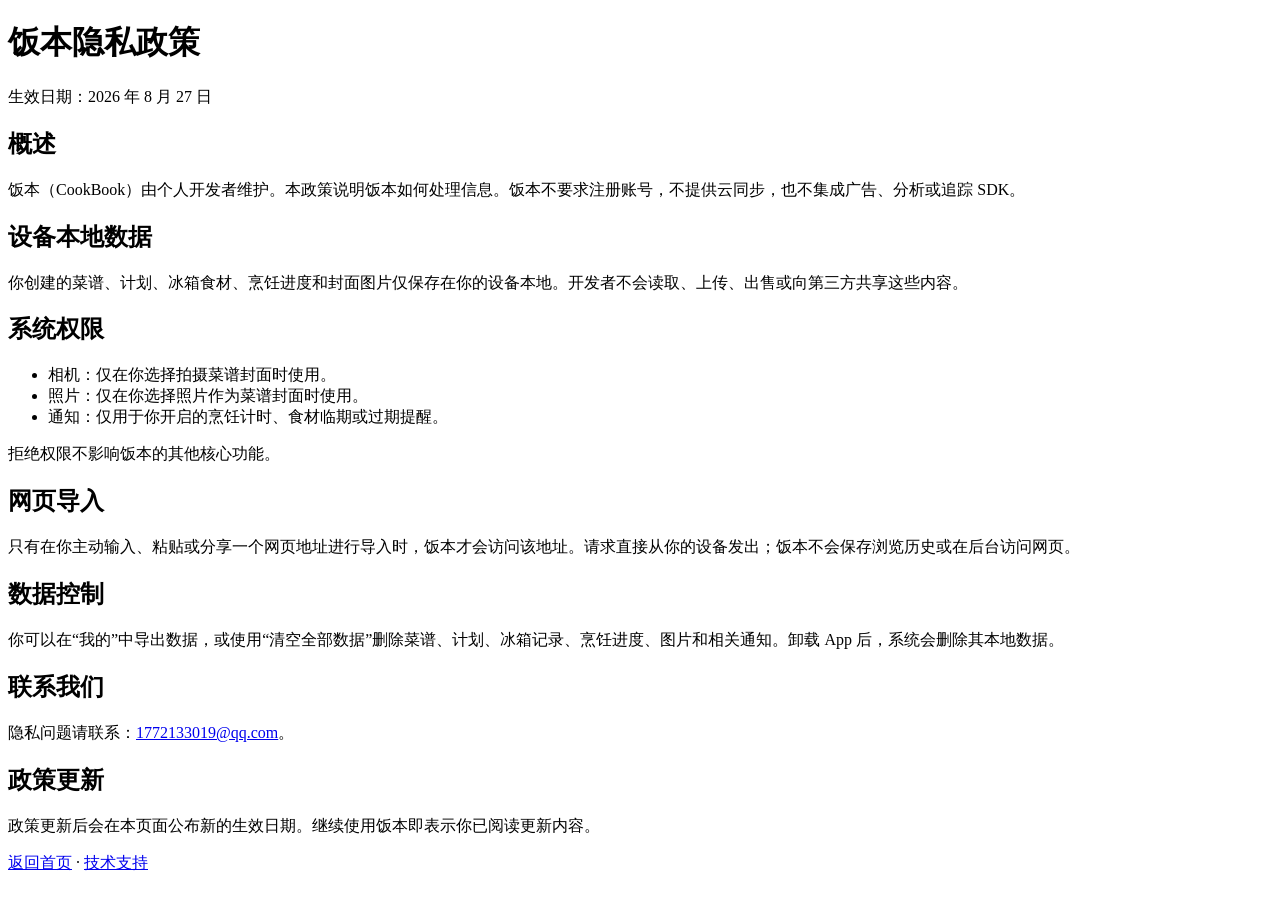
==== docs/privacy.html @ f4d712cb "添加 GitHub Pages 页面：docs/privacy.html" ====
<!doctype html>
<html lang="zh-CN"><head><meta charset="utf-8"><meta name="viewport" content="width=device-width,initial-scale=1"><title>饭本隐私政策</title><link rel="stylesheet" href="style.css"></head>
<body><main><h1>饭本隐私政策</h1><p>生效日期：2026 年 8 月 27 日</p>
<h2>概述</h2><p>饭本（CookBook）由个人开发者维护。本政策说明饭本如何处理信息。饭本不要求注册账号，不提供云同步，也不集成广告、分析或追踪 SDK。</p>
<h2>设备本地数据</h2><p>你创建的菜谱、计划、冰箱食材、烹饪进度和封面图片仅保存在你的设备本地。开发者不会读取、上传、出售或向第三方共享这些内容。</p>
<h2>系统权限</h2><ul><li>相机：仅在你选择拍摄菜谱封面时使用。</li><li>照片：仅在你选择照片作为菜谱封面时使用。</li><li>通知：仅用于你开启的烹饪计时、食材临期或过期提醒。</li></ul><p>拒绝权限不影响饭本的其他核心功能。</p>
<h2>网页导入</h2><p>只有在你主动输入、粘贴或分享一个网页地址进行导入时，饭本才会访问该地址。请求直接从你的设备发出；饭本不会保存浏览历史或在后台访问网页。</p>
<h2>数据控制</h2><p>你可以在“我的”中导出数据，或使用“清空全部数据”删除菜谱、计划、冰箱记录、烹饪进度、图片和相关通知。卸载 App 后，系统会删除其本地数据。</p>
<h2>联系我们</h2><p>隐私问题请联系：<a href="mailto:1772133019@qq.com">1772133019@qq.com</a>。</p>
<h2>政策更新</h2><p>政策更新后会在本页面公布新的生效日期。继续使用饭本即表示你已阅读更新内容。</p><p><a href="index.html">返回首页</a> · <a href="support.html">技术支持</a></p></main></body></html>
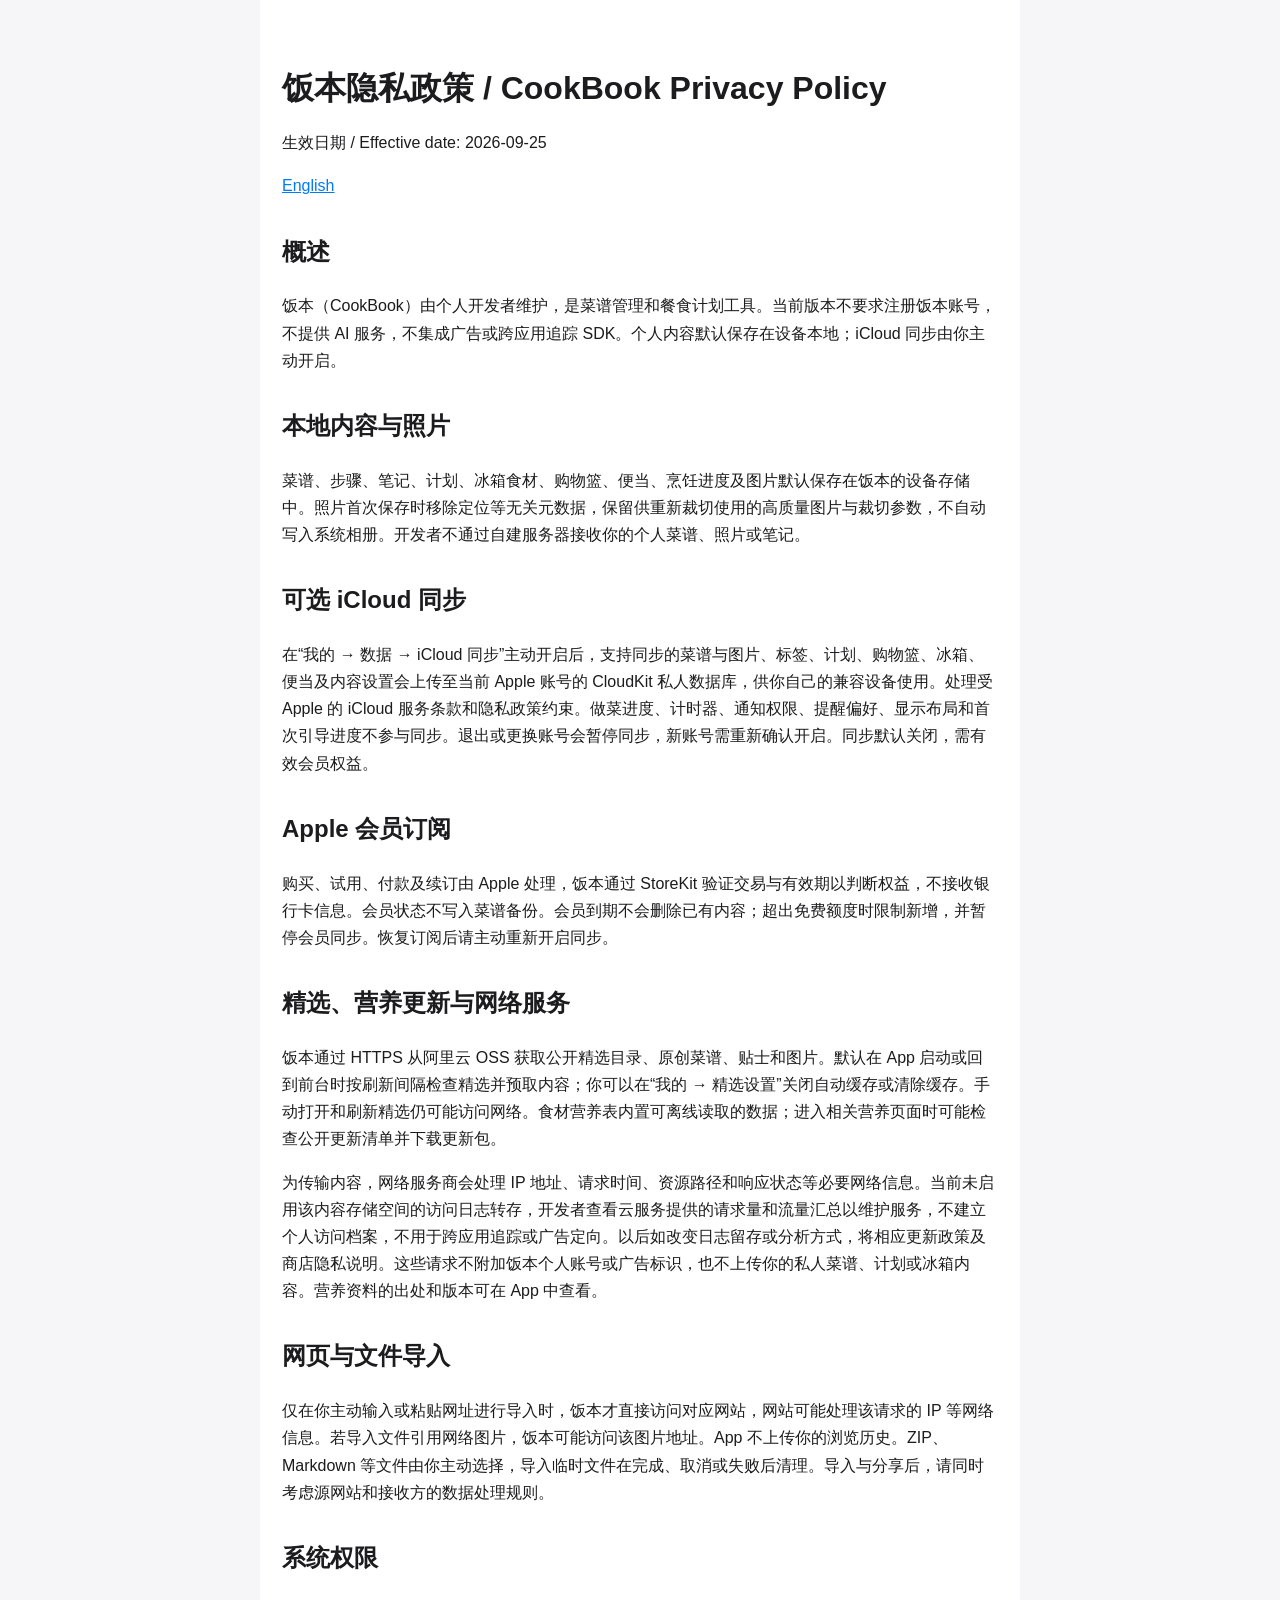
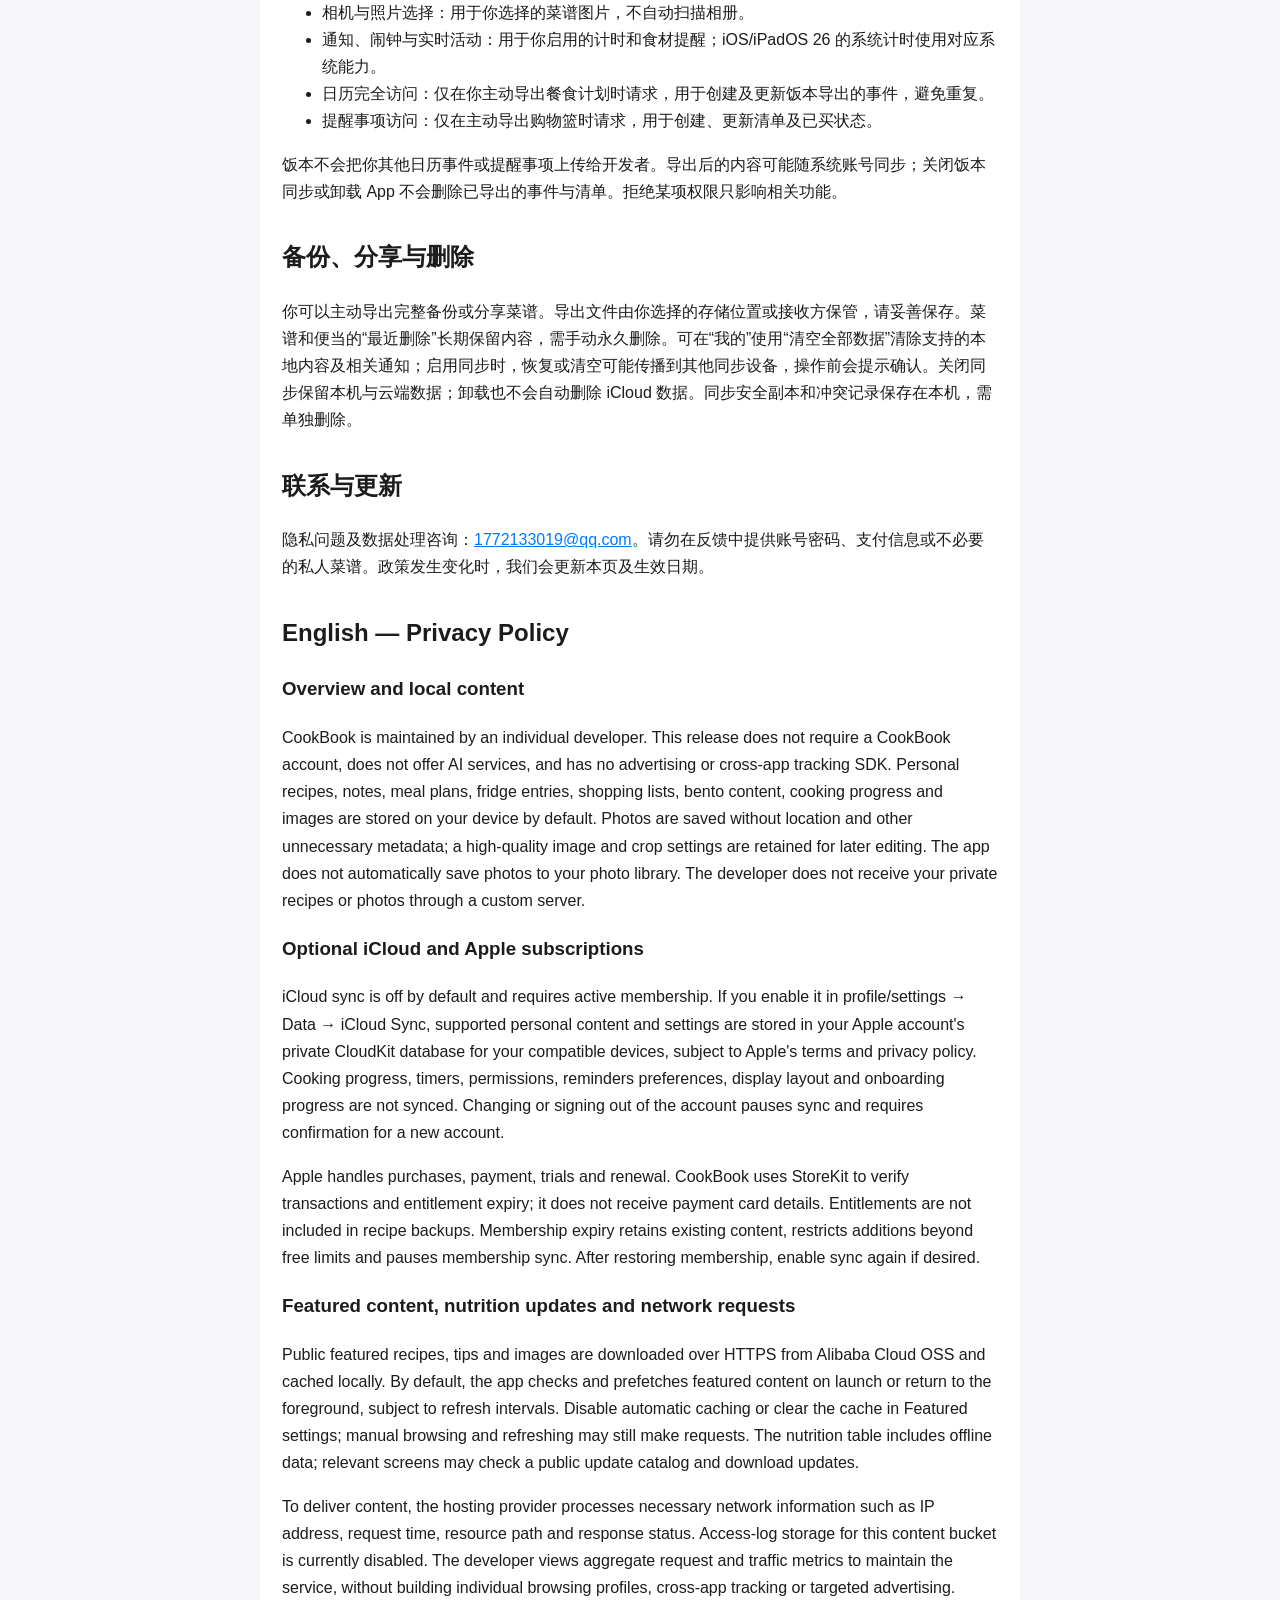
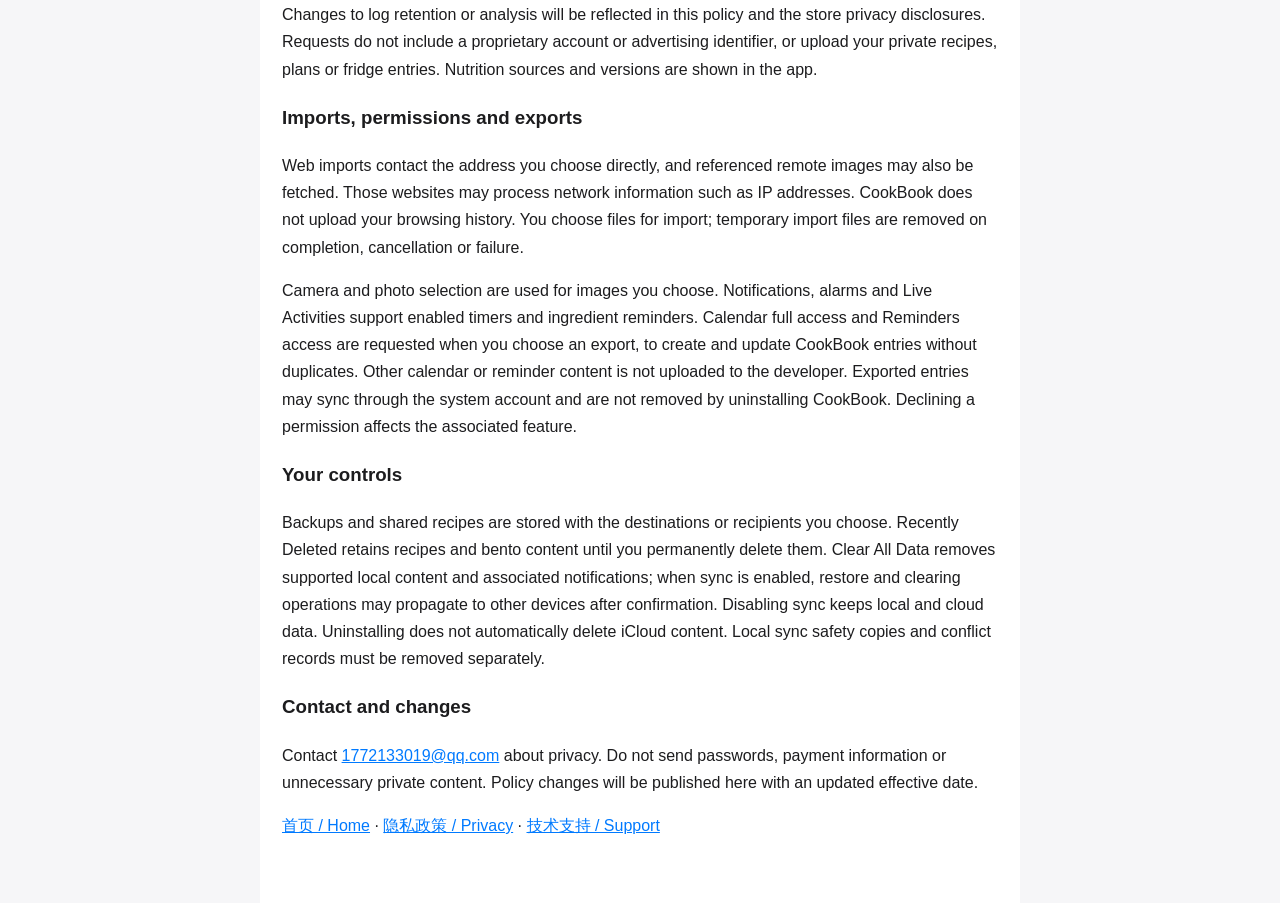
==== commit 2d1a2b46: "更新饭本中英隐私政策技术支持与主页" ====
--- a/docs/privacy.html
+++ b/docs/privacy.html
@@ -1,10 +1,19 @@
 <!doctype html>
-<html lang="zh-CN"><head><meta charset="utf-8"><meta name="viewport" content="width=device-width,initial-scale=1"><title>饭本隐私政策</title><link rel="stylesheet" href="style.css"></head>
-<body><main><h1>饭本隐私政策</h1><p>生效日期：2026 年 8 月 27 日</p>
-<h2>概述</h2><p>饭本（CookBook）由个人开发者维护。本政策说明饭本如何处理信息。饭本不要求注册账号，不提供云同步，也不集成广告、分析或追踪 SDK。</p>
-<h2>设备本地数据</h2><p>你创建的菜谱、计划、冰箱食材、烹饪进度和封面图片仅保存在你的设备本地。开发者不会读取、上传、出售或向第三方共享这些内容。</p>
-<h2>系统权限</h2><ul><li>相机：仅在你选择拍摄菜谱封面时使用。</li><li>照片：仅在你选择照片作为菜谱封面时使用。</li><li>通知：仅用于你开启的烹饪计时、食材临期或过期提醒。</li></ul><p>拒绝权限不影响饭本的其他核心功能。</p>
-<h2>网页导入</h2><p>只有在你主动输入、粘贴或分享一个网页地址进行导入时，饭本才会访问该地址。请求直接从你的设备发出；饭本不会保存浏览历史或在后台访问网页。</p>
-<h2>数据控制</h2><p>你可以在“我的”中导出数据，或使用“清空全部数据”删除菜谱、计划、冰箱记录、烹饪进度、图片和相关通知。卸载 App 后，系统会删除其本地数据。</p>
-<h2>联系我们</h2><p>隐私问题请联系：<a href="mailto:1772133019@qq.com">1772133019@qq.com</a>。</p>
-<h2>政策更新</h2><p>政策更新后会在本页面公布新的生效日期。继续使用饭本即表示你已阅读更新内容。</p><p><a href="index.html">返回首页</a> · <a href="support.html">技术支持</a></p></main></body></html>
+<html lang="zh-CN"><head><meta charset="utf-8"><meta name="viewport" content="width=device-width,initial-scale=1"><title>饭本隐私政策 / CookBook Privacy</title><link rel="stylesheet" href="style.css"></head>
+<body><main><h1>饭本隐私政策 / CookBook Privacy Policy</h1><p>生效日期 / Effective date: 2026-09-25</p><p><a href="#english">English</a></p>
+<h2>概述</h2><p>饭本（CookBook）由个人开发者维护，是菜谱管理和餐食计划工具。当前版本不要求注册饭本账号，不提供 AI 服务，不集成广告或跨应用追踪 SDK。个人内容默认保存在设备本地；iCloud 同步由你主动开启。</p>
+<h2>本地内容与照片</h2><p>菜谱、步骤、笔记、计划、冰箱食材、购物篮、便当、烹饪进度及图片默认保存在饭本的设备存储中。照片首次保存时移除定位等无关元数据，保留供重新裁切使用的高质量图片与裁切参数，不自动写入系统相册。开发者不通过自建服务器接收你的个人菜谱、照片或笔记。</p>
+<h2>可选 iCloud 同步</h2><p>在“我的 → 数据 → iCloud 同步”主动开启后，支持同步的菜谱与图片、标签、计划、购物篮、冰箱、便当及内容设置会上传至当前 Apple 账号的 CloudKit 私人数据库，供你自己的兼容设备使用。处理受 Apple 的 iCloud 服务条款和隐私政策约束。做菜进度、计时器、通知权限、提醒偏好、显示布局和首次引导进度不参与同步。退出或更换账号会暂停同步，新账号需重新确认开启。同步默认关闭，需有效会员权益。</p>
+<h2>Apple 会员订阅</h2><p>购买、试用、付款及续订由 Apple 处理，饭本通过 StoreKit 验证交易与有效期以判断权益，不接收银行卡信息。会员状态不写入菜谱备份。会员到期不会删除已有内容；超出免费额度时限制新增，并暂停会员同步。恢复订阅后请主动重新开启同步。</p>
+<h2>精选、营养更新与网络服务</h2><p>饭本通过 HTTPS 从阿里云 OSS 获取公开精选目录、原创菜谱、贴士和图片。默认在 App 启动或回到前台时按刷新间隔检查精选并预取内容；你可以在“我的 → 精选设置”关闭自动缓存或清除缓存。手动打开和刷新精选仍可能访问网络。食材营养表内置可离线读取的数据；进入相关营养页面时可能检查公开更新清单并下载更新包。</p><p>为传输内容，网络服务商会处理 IP 地址、请求时间、资源路径和响应状态等必要网络信息。当前未启用该内容存储空间的访问日志转存，开发者查看云服务提供的请求量和流量汇总以维护服务，不建立个人访问档案，不用于跨应用追踪或广告定向。以后如改变日志留存或分析方式，将相应更新政策及商店隐私说明。这些请求不附加饭本个人账号或广告标识，也不上传你的私人菜谱、计划或冰箱内容。营养资料的出处和版本可在 App 中查看。</p>
+<h2>网页与文件导入</h2><p>仅在你主动输入或粘贴网址进行导入时，饭本才直接访问对应网站，网站可能处理该请求的 IP 等网络信息。若导入文件引用网络图片，饭本可能访问该图片地址。App 不上传你的浏览历史。ZIP、Markdown 等文件由你主动选择，导入临时文件在完成、取消或失败后清理。导入与分享后，请同时考虑源网站和接收方的数据处理规则。</p>
+<h2>系统权限</h2><ul><li>相机与照片选择：用于你选择的菜谱图片，不自动扫描相册。</li><li>通知、闹钟与实时活动：用于你启用的计时和食材提醒；iOS/iPadOS 26 的系统计时使用对应系统能力。</li><li>日历完全访问：仅在你主动导出餐食计划时请求，用于创建及更新饭本导出的事件，避免重复。</li><li>提醒事项访问：仅在主动导出购物篮时请求，用于创建、更新清单及已买状态。</li></ul><p>饭本不会把你其他日历事件或提醒事项上传给开发者。导出后的内容可能随系统账号同步；关闭饭本同步或卸载 App 不会删除已导出的事件与清单。拒绝某项权限只影响相关功能。</p>
+<h2>备份、分享与删除</h2><p>你可以主动导出完整备份或分享菜谱。导出文件由你选择的存储位置或接收方保管，请妥善保存。菜谱和便当的“最近删除”长期保留内容，需手动永久删除。可在“我的”使用“清空全部数据”清除支持的本地内容及相关通知；启用同步时，恢复或清空可能传播到其他同步设备，操作前会提示确认。关闭同步保留本机与云端数据；卸载也不会自动删除 iCloud 数据。同步安全副本和冲突记录保存在本机，需单独删除。</p>
+<h2>联系与更新</h2><p>隐私问题及数据处理咨询：<a href="mailto:1772133019@qq.com">1772133019@qq.com</a>。请勿在反馈中提供账号密码、支付信息或不必要的私人菜谱。政策发生变化时，我们会更新本页及生效日期。</p>
+<section id="english" lang="en"><h2>English — Privacy Policy</h2>
+<h3>Overview and local content</h3><p>CookBook is maintained by an individual developer. This release does not require a CookBook account, does not offer AI services, and has no advertising or cross-app tracking SDK. Personal recipes, notes, meal plans, fridge entries, shopping lists, bento content, cooking progress and images are stored on your device by default. Photos are saved without location and other unnecessary metadata; a high-quality image and crop settings are retained for later editing. The app does not automatically save photos to your photo library. The developer does not receive your private recipes or photos through a custom server.</p>
+<h3>Optional iCloud and Apple subscriptions</h3><p>iCloud sync is off by default and requires active membership. If you enable it in profile/settings → Data → iCloud Sync, supported personal content and settings are stored in your Apple account's private CloudKit database for your compatible devices, subject to Apple's terms and privacy policy. Cooking progress, timers, permissions, reminders preferences, display layout and onboarding progress are not synced. Changing or signing out of the account pauses sync and requires confirmation for a new account.</p><p>Apple handles purchases, payment, trials and renewal. CookBook uses StoreKit to verify transactions and entitlement expiry; it does not receive payment card details. Entitlements are not included in recipe backups. Membership expiry retains existing content, restricts additions beyond free limits and pauses membership sync. After restoring membership, enable sync again if desired.</p>
+<h3>Featured content, nutrition updates and network requests</h3><p>Public featured recipes, tips and images are downloaded over HTTPS from Alibaba Cloud OSS and cached locally. By default, the app checks and prefetches featured content on launch or return to the foreground, subject to refresh intervals. Disable automatic caching or clear the cache in Featured settings; manual browsing and refreshing may still make requests. The nutrition table includes offline data; relevant screens may check a public update catalog and download updates.</p><p>To deliver content, the hosting provider processes necessary network information such as IP address, request time, resource path and response status. Access-log storage for this content bucket is currently disabled. The developer views aggregate request and traffic metrics to maintain the service, without building individual browsing profiles, cross-app tracking or targeted advertising. Changes to log retention or analysis will be reflected in this policy and the store privacy disclosures. Requests do not include a proprietary account or advertising identifier, or upload your private recipes, plans or fridge entries. Nutrition sources and versions are shown in the app.</p>
+<h3>Imports, permissions and exports</h3><p>Web imports contact the address you choose directly, and referenced remote images may also be fetched. Those websites may process network information such as IP addresses. CookBook does not upload your browsing history. You choose files for import; temporary import files are removed on completion, cancellation or failure.</p><p>Camera and photo selection are used for images you choose. Notifications, alarms and Live Activities support enabled timers and ingredient reminders. Calendar full access and Reminders access are requested when you choose an export, to create and update CookBook entries without duplicates. Other calendar or reminder content is not uploaded to the developer. Exported entries may sync through the system account and are not removed by uninstalling CookBook. Declining a permission affects the associated feature.</p>
+<h3>Your controls</h3><p>Backups and shared recipes are stored with the destinations or recipients you choose. Recently Deleted retains recipes and bento content until you permanently delete them. Clear All Data removes supported local content and associated notifications; when sync is enabled, restore and clearing operations may propagate to other devices after confirmation. Disabling sync keeps local and cloud data. Uninstalling does not automatically delete iCloud content. Local sync safety copies and conflict records must be removed separately.</p>
+<h3>Contact and changes</h3><p>Contact <a href="mailto:1772133019@qq.com">1772133019@qq.com</a> about privacy. Do not send passwords, payment information or unnecessary private content. Policy changes will be published here with an updated effective date.</p></section><p><a href="index.html">首页 / Home</a> · <a href="privacy.html">隐私政策 / Privacy</a> · <a href="support.html">技术支持 / Support</a></p></main></body></html>
--- a/docs/style.css
+++ b/docs/style.css
@@ -0,0 +1 @@
+:root{font-family:-apple-system,BlinkMacSystemFont,"SF Pro Text","PingFang SC",sans-serif;color:#1c1c1e;background:#f6f6f8}body{margin:0}main{max-width:760px;margin:0 auto;padding:48px 22px;line-height:1.7;background:#fff;min-height:100vh;box-sizing:border-box}h1{line-height:1.2}h2{margin-top:32px}a{color:#007aff}nav{display:flex;gap:20px;margin:28px 0}.muted{color:#6e6e73;font-size:.9em}
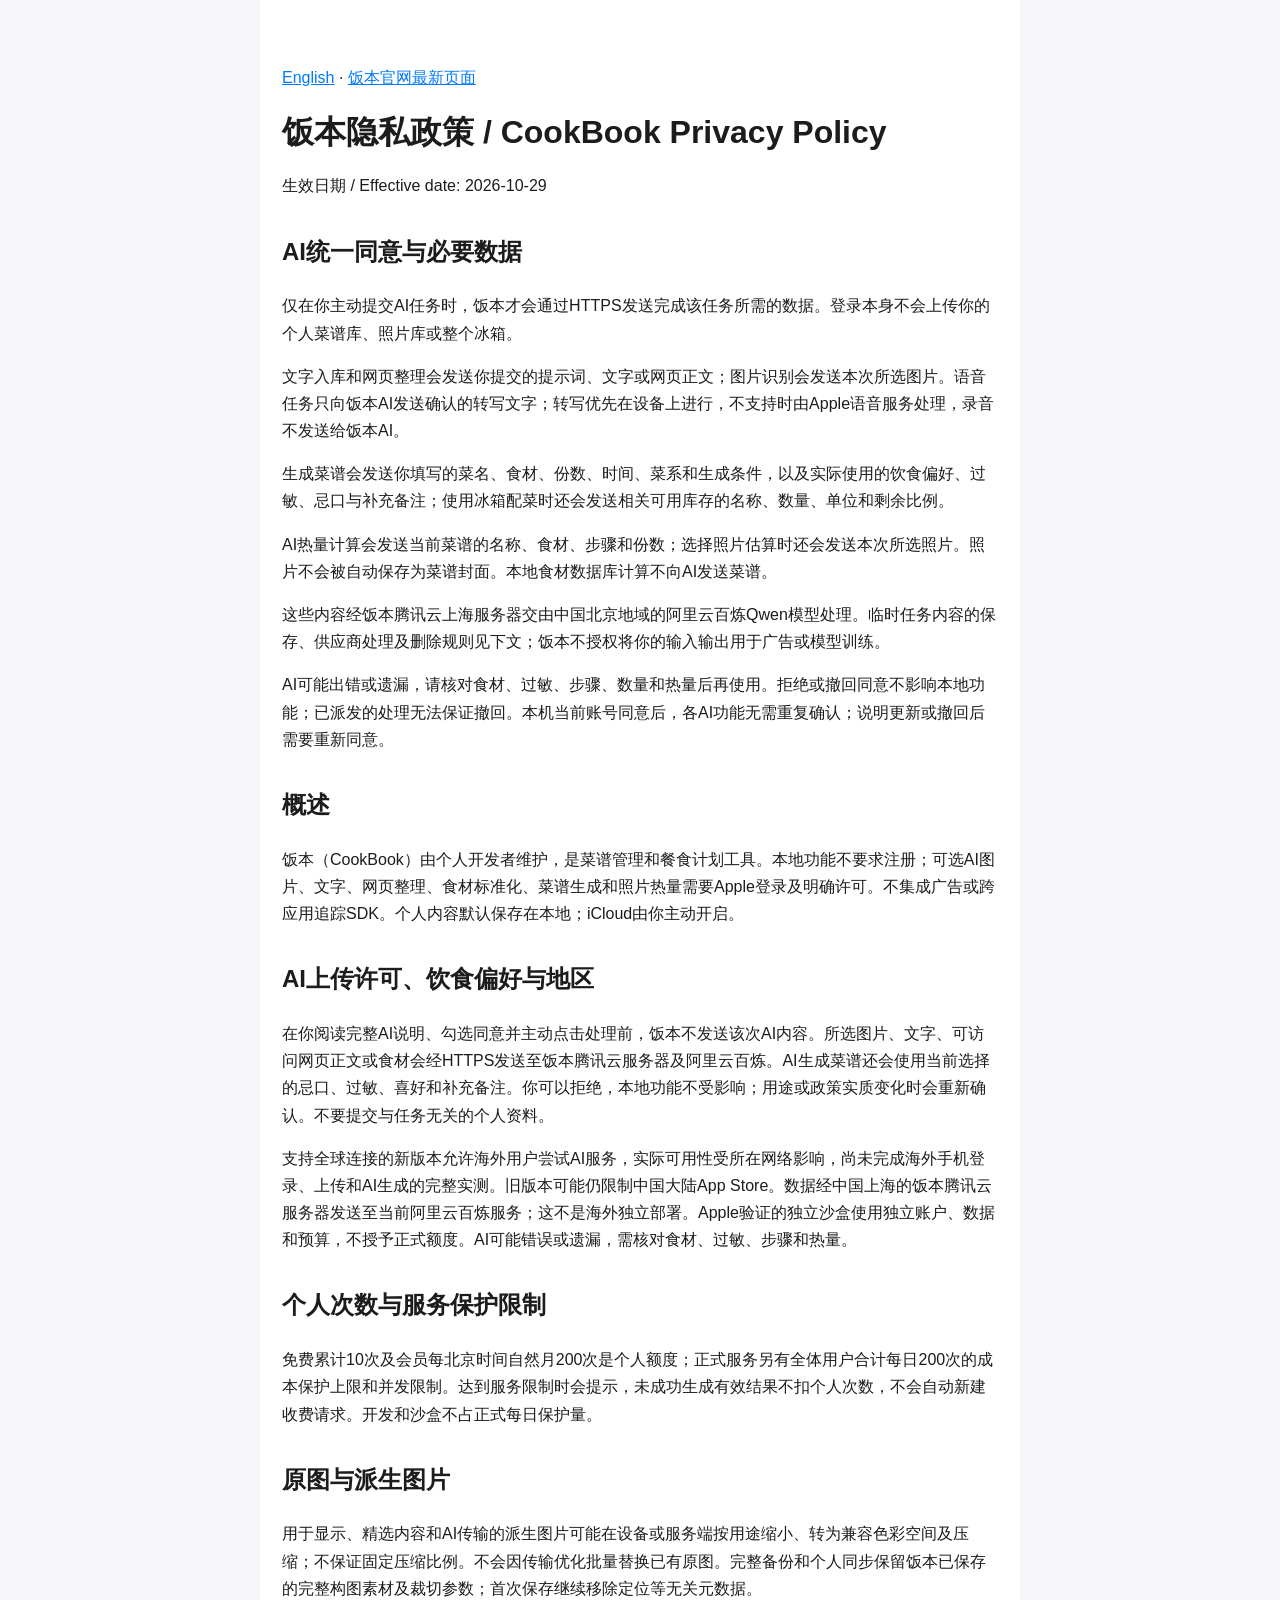
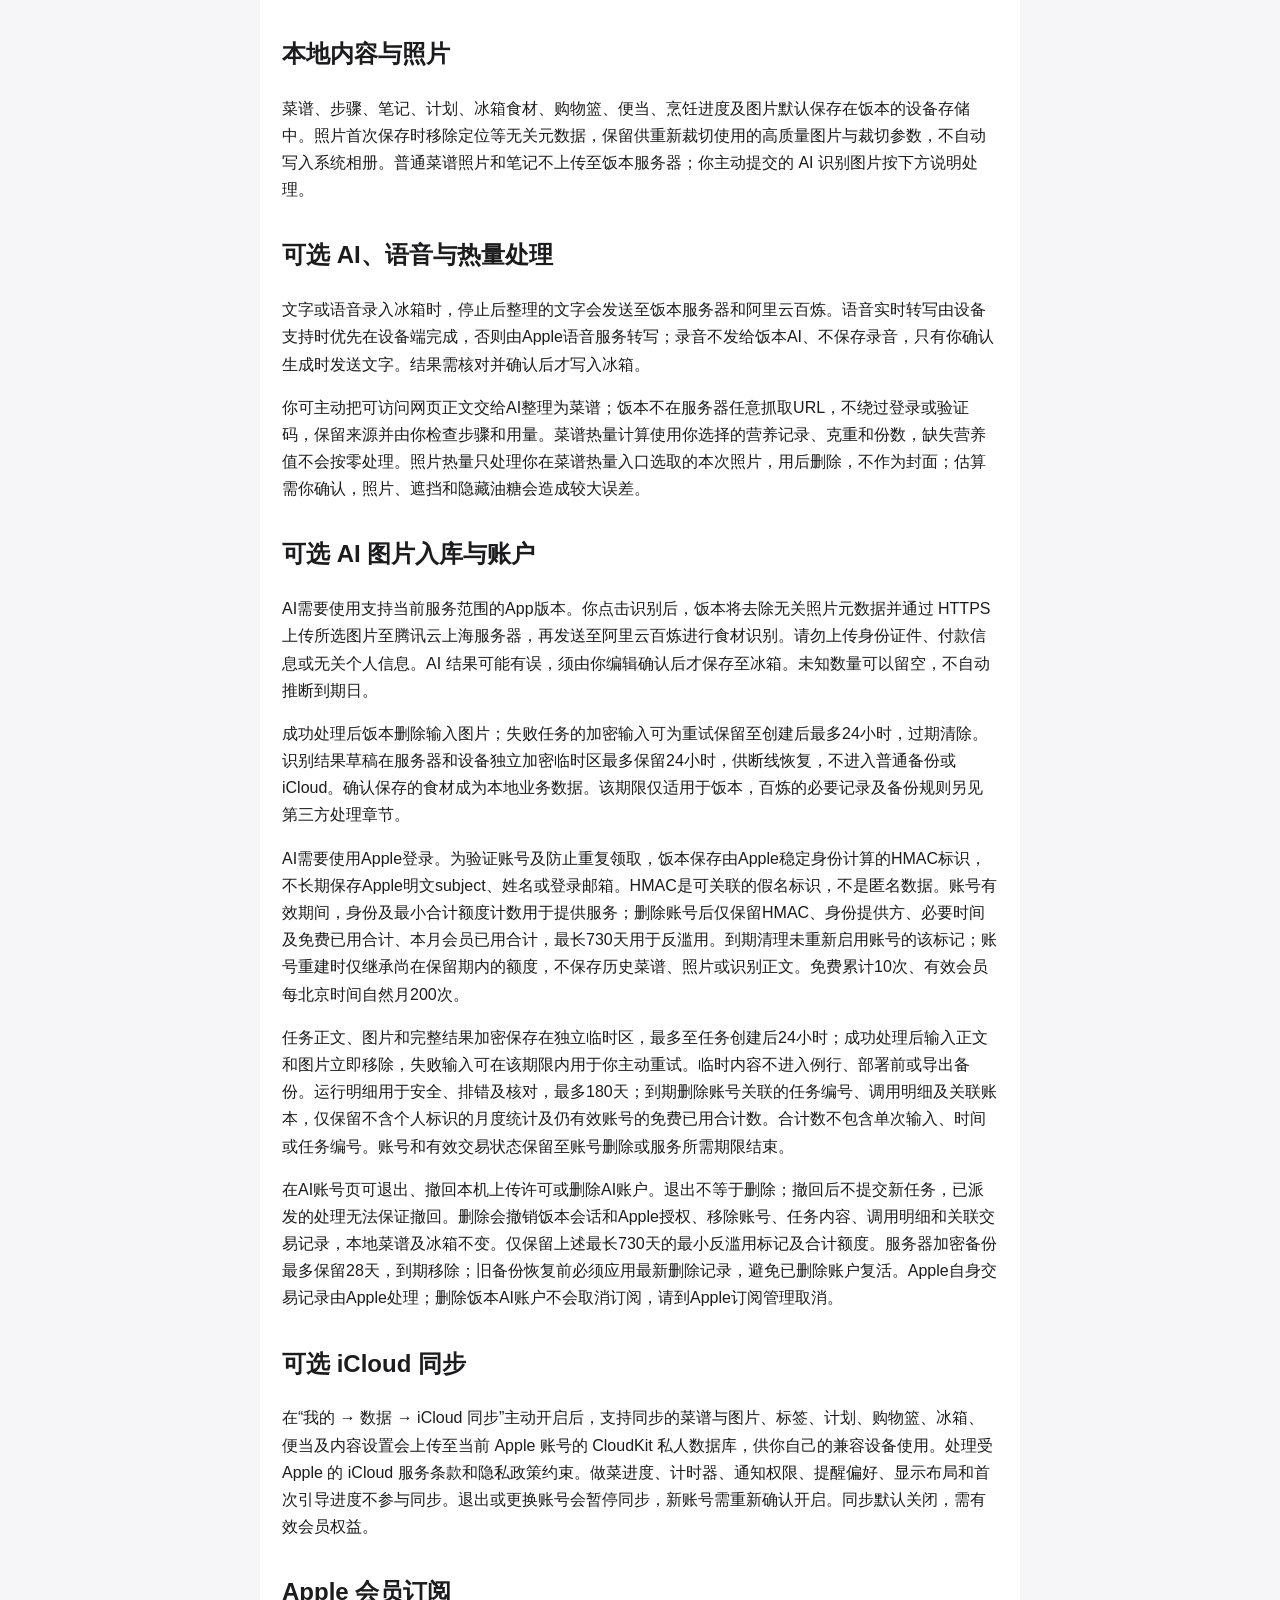
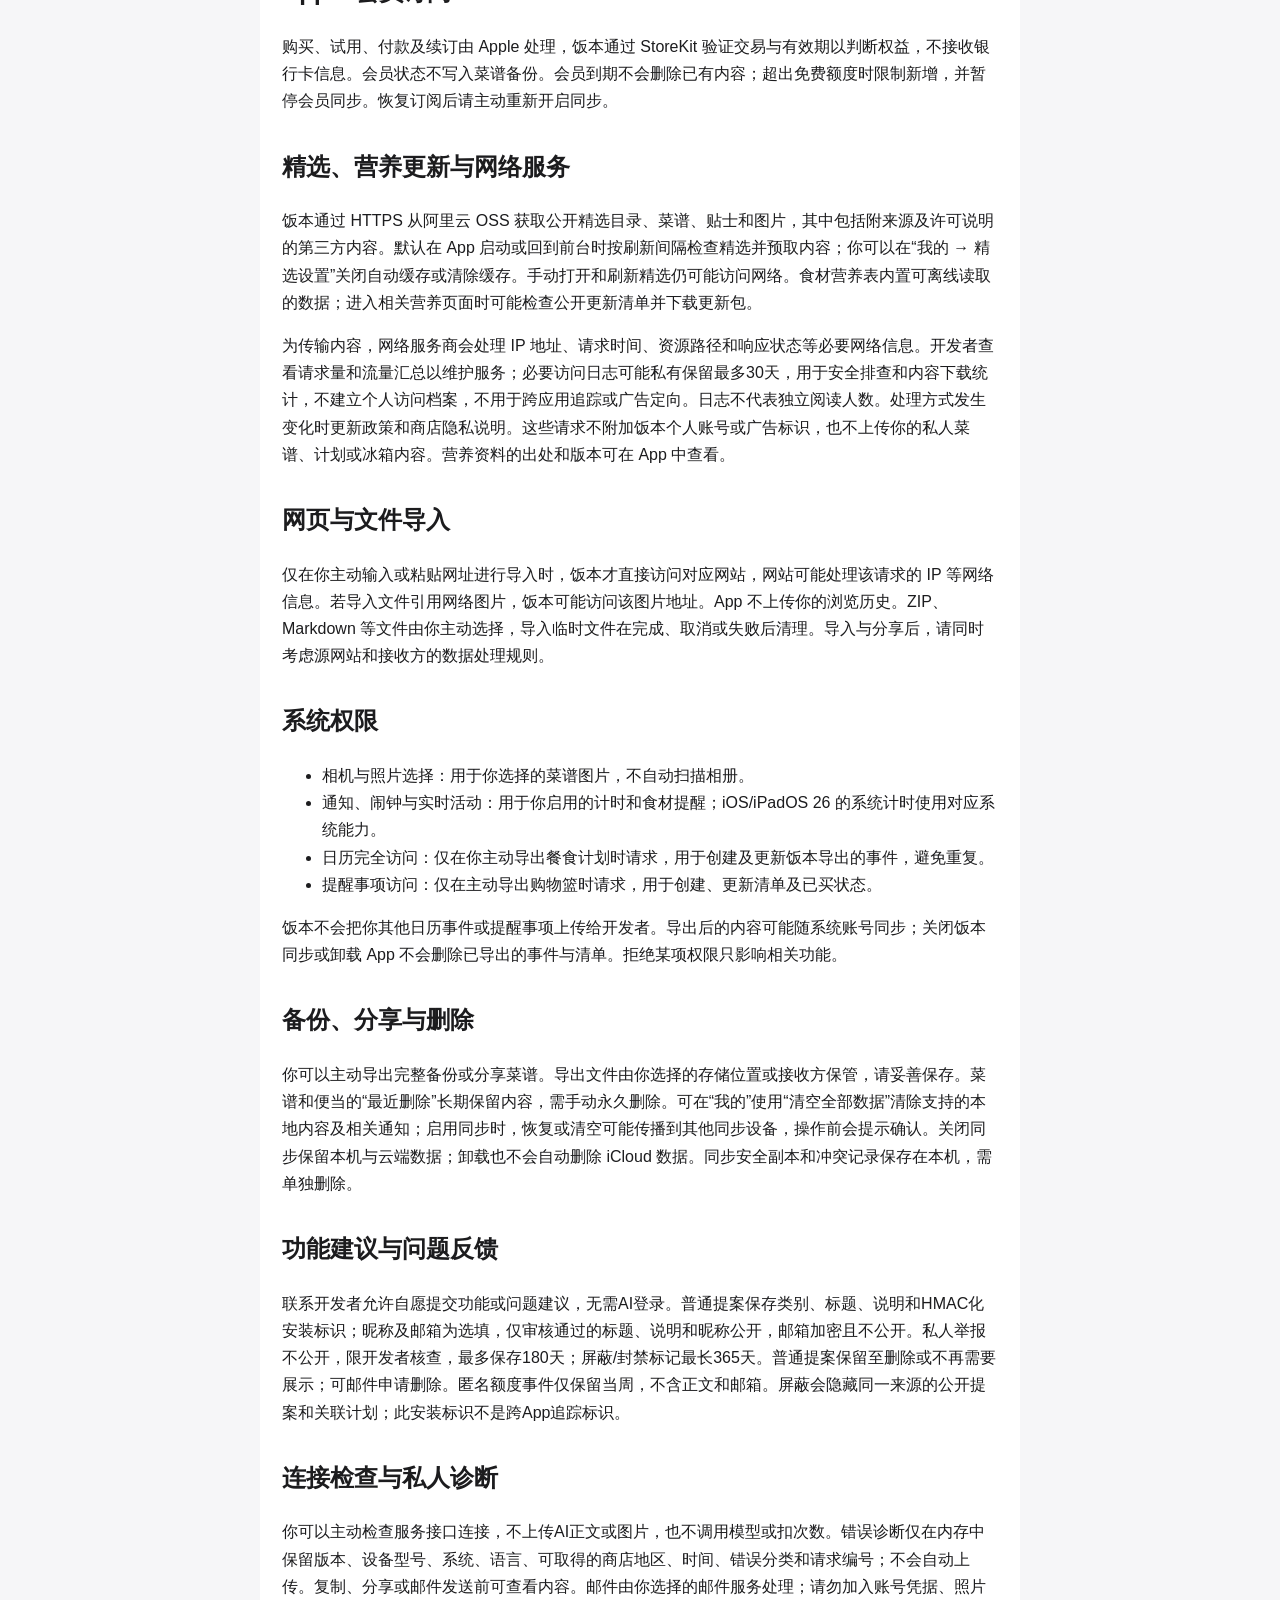
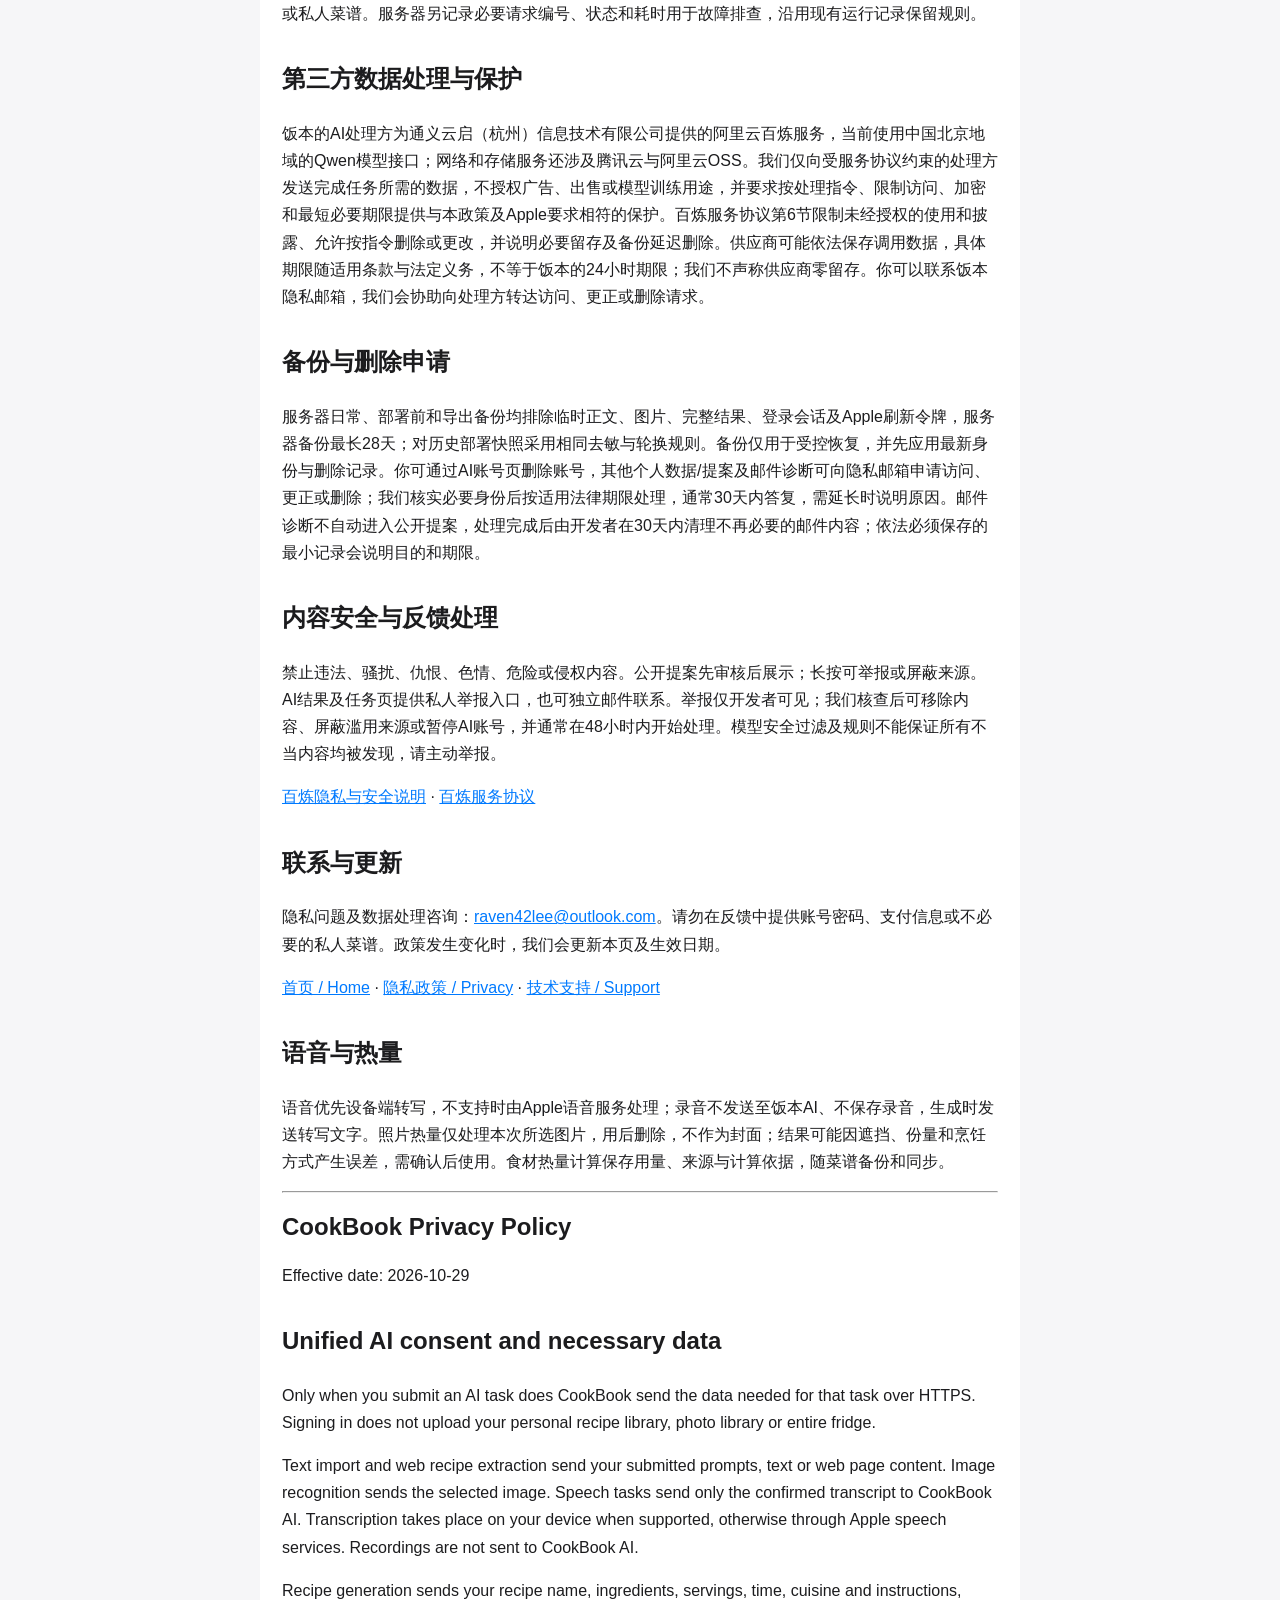
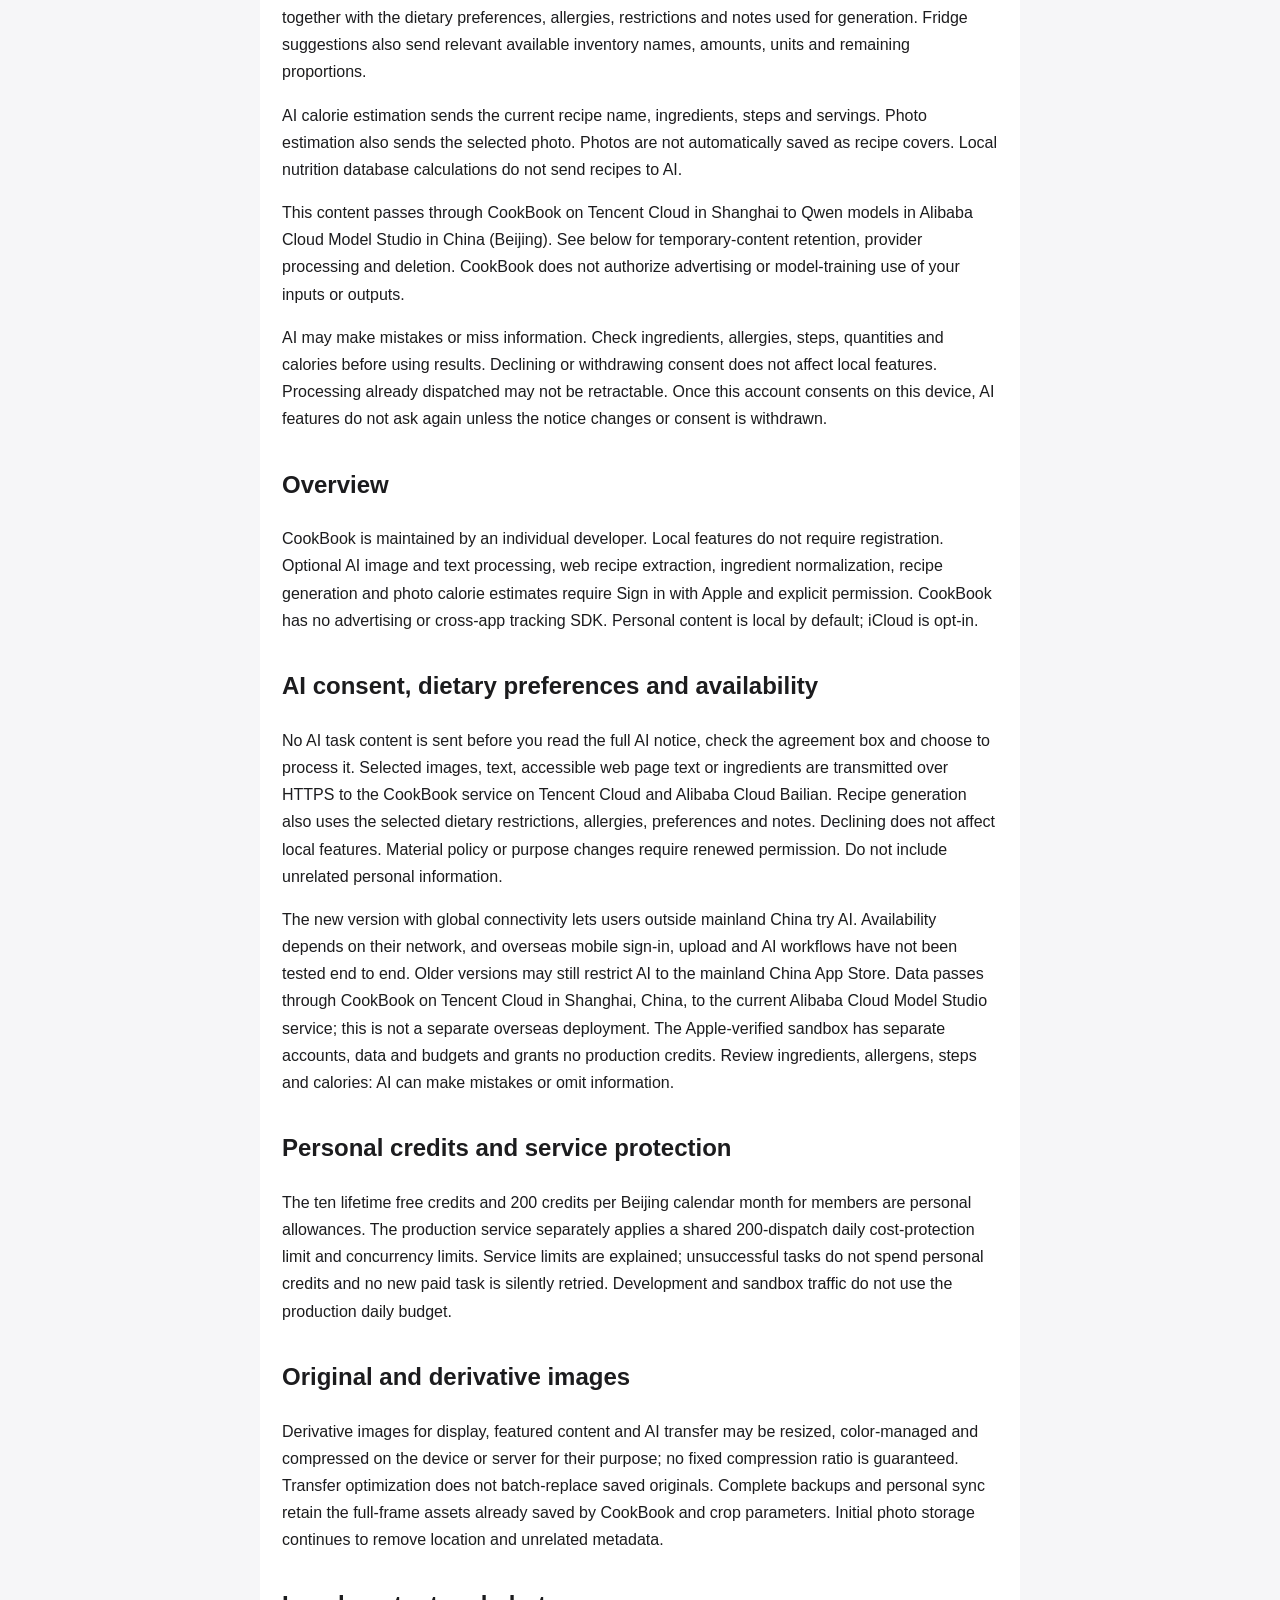
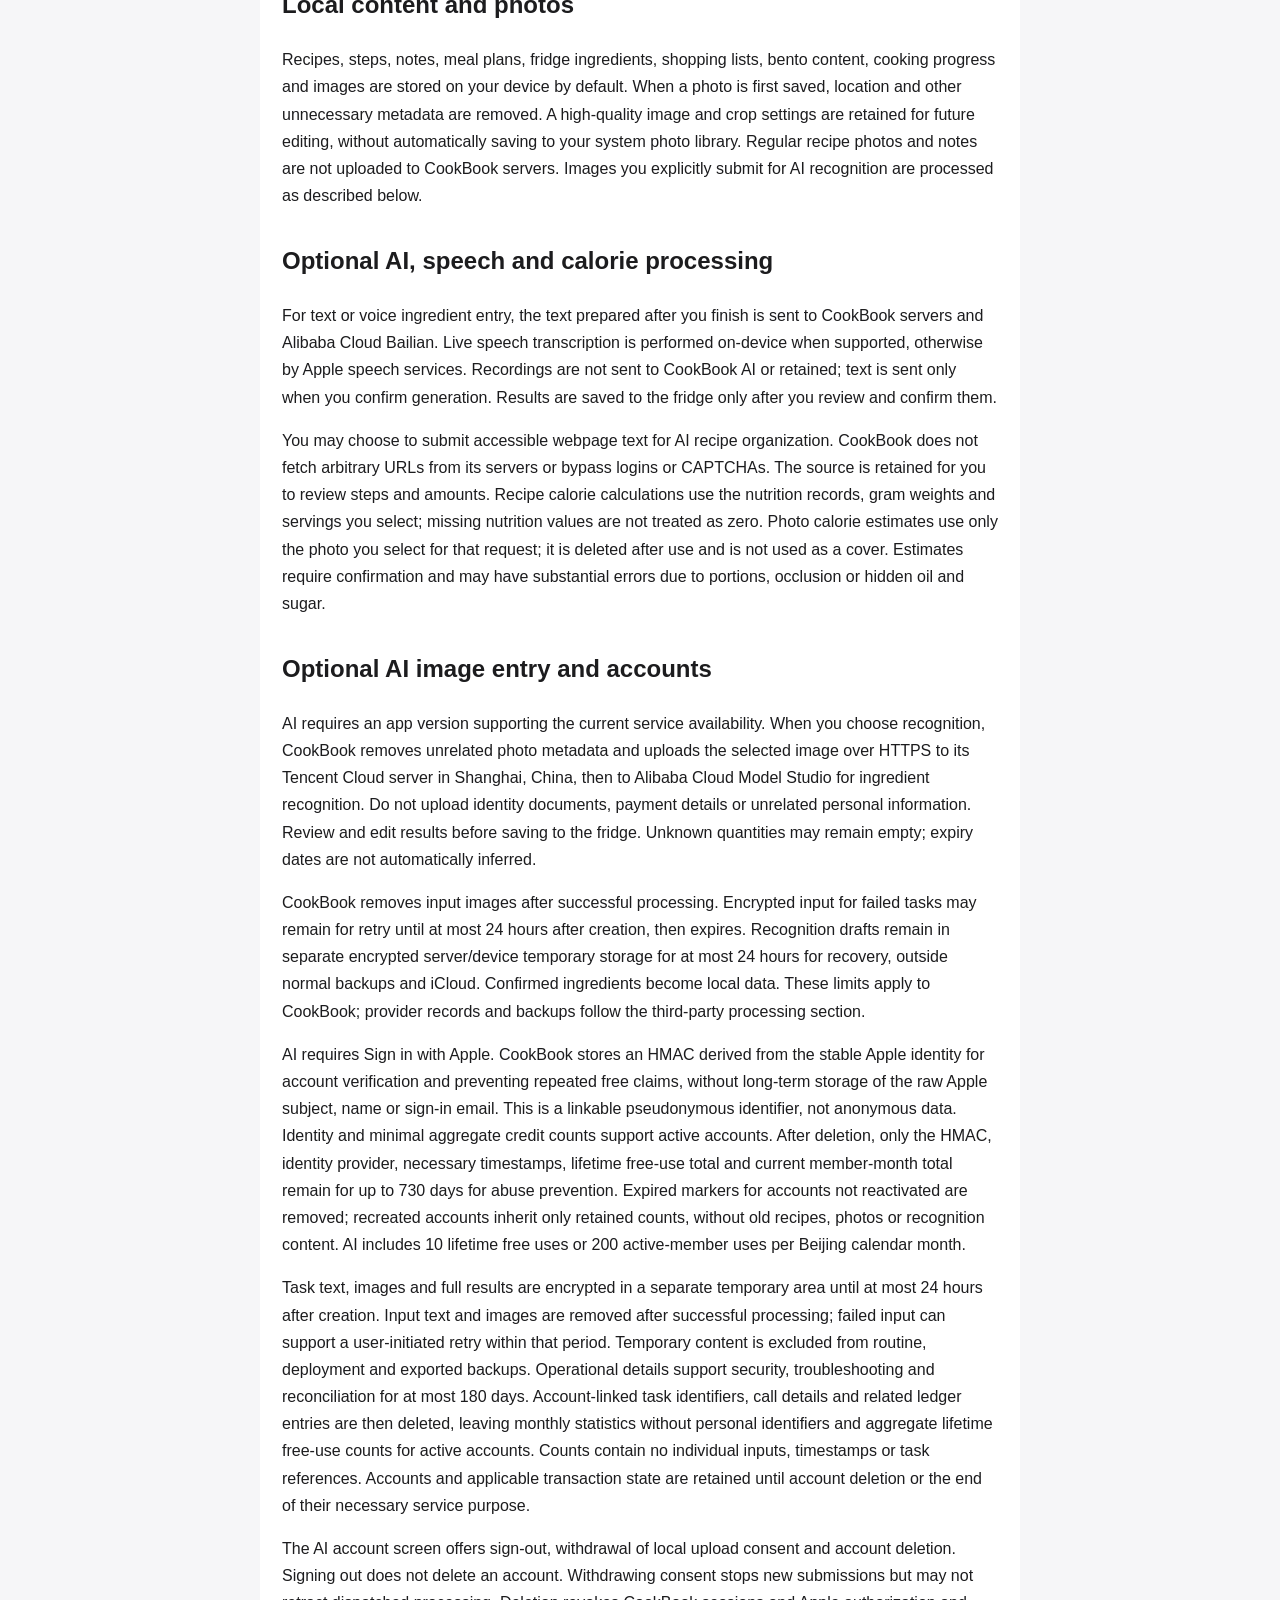
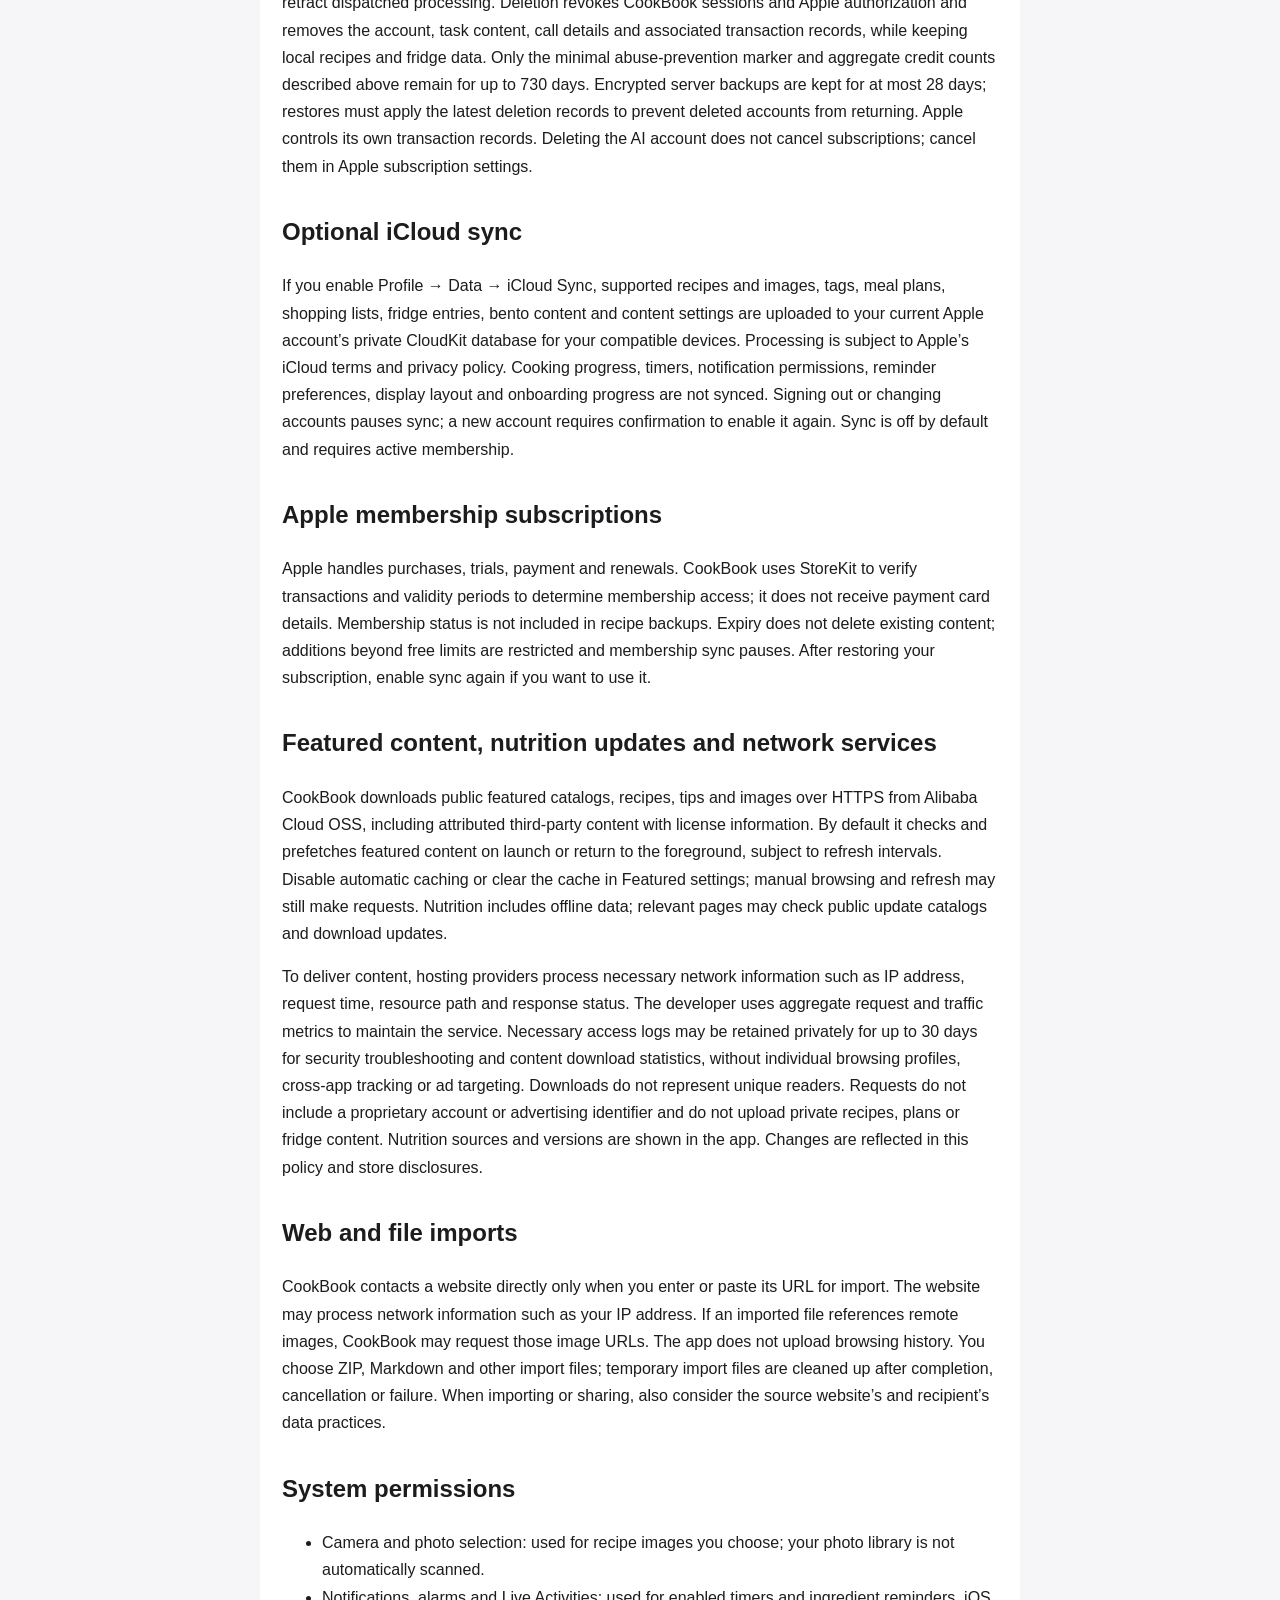
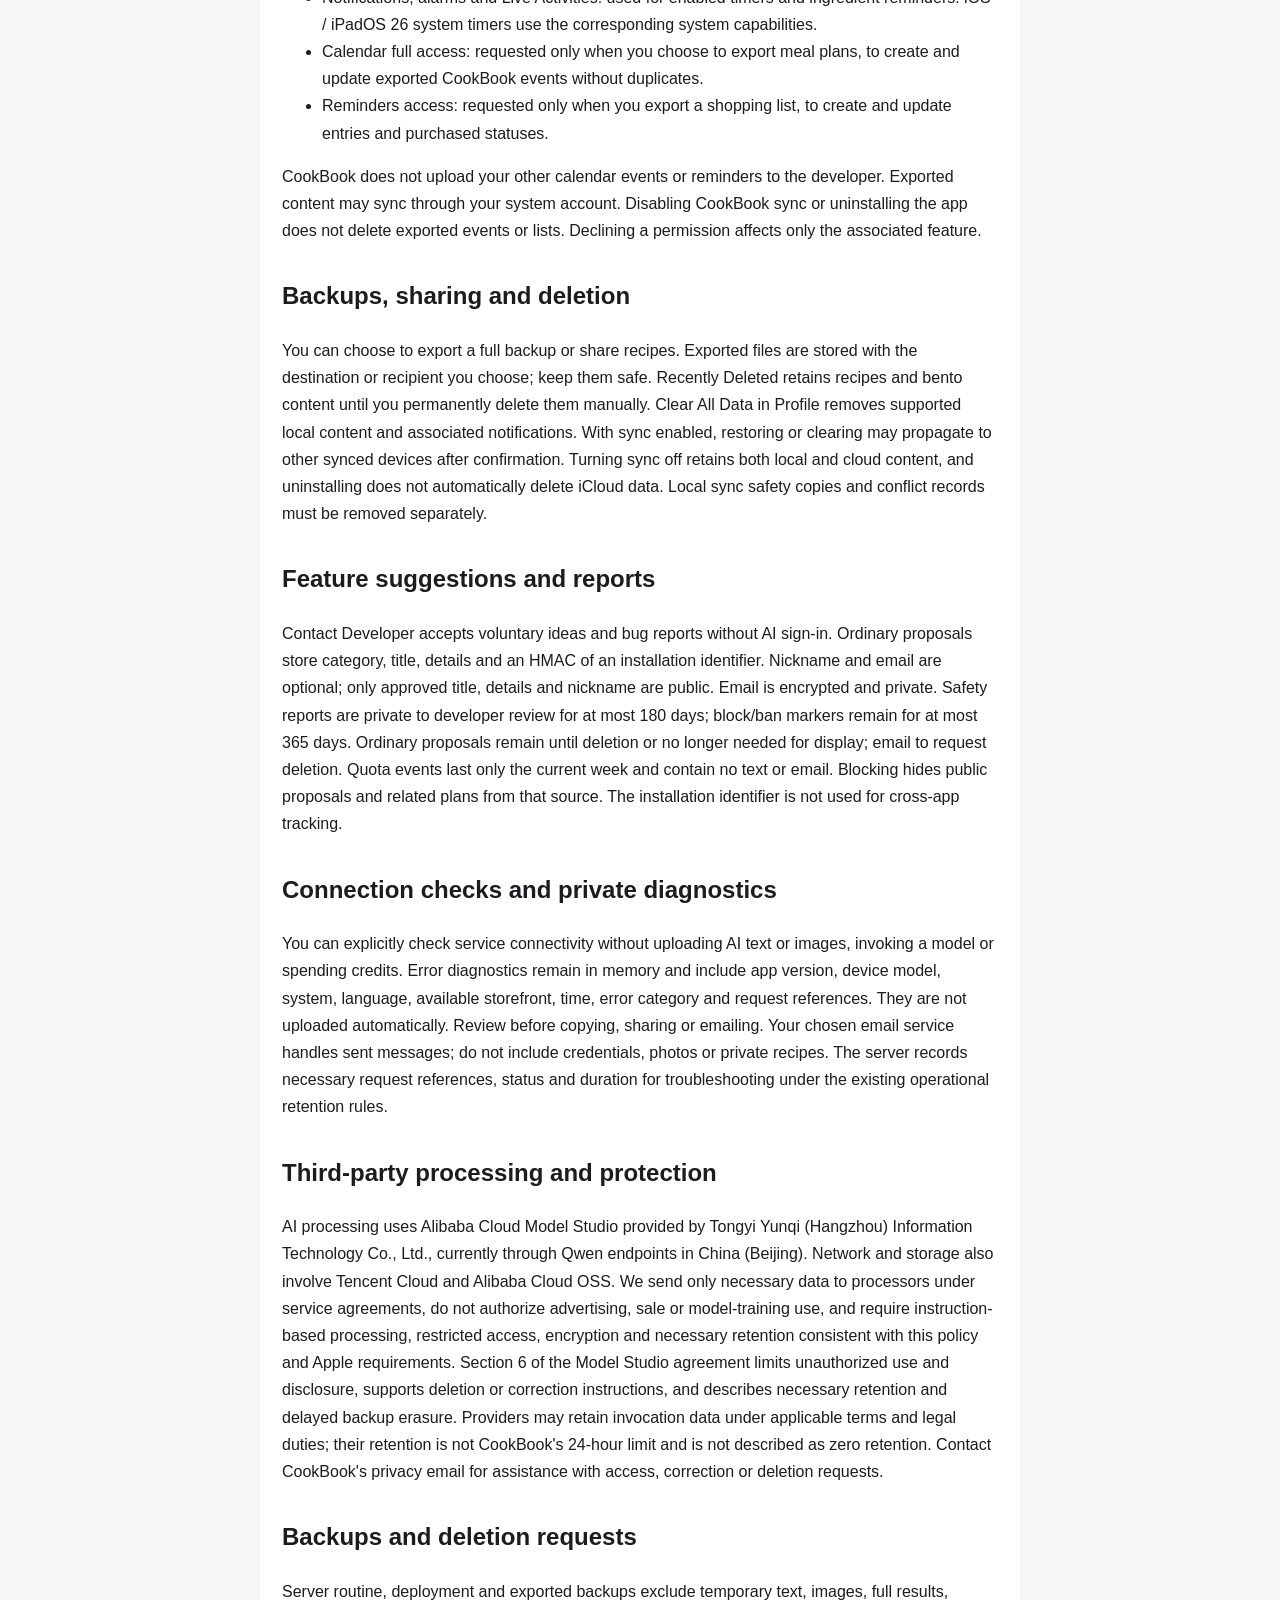
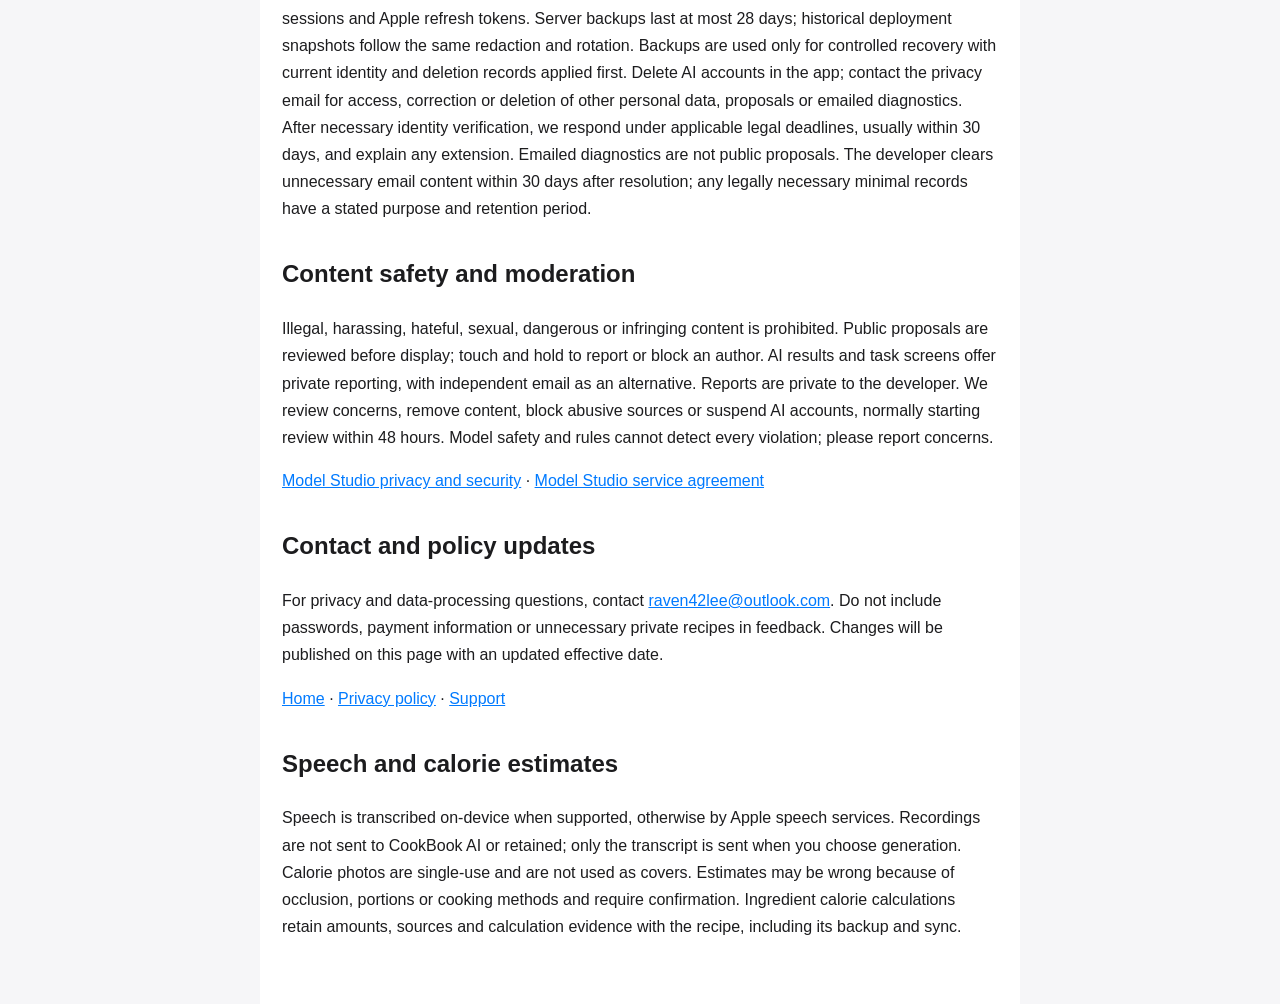
==== commit e31cf37d: "更新中英隐私政策与私人举报说明" ====
--- a/docs/privacy.html
+++ b/docs/privacy.html
@@ -1,19 +1,26 @@
 <!doctype html>
-<html lang="zh-CN"><head><meta charset="utf-8"><meta name="viewport" content="width=device-width,initial-scale=1"><title>饭本隐私政策 / CookBook Privacy</title><link rel="stylesheet" href="style.css"></head>
-<body><main><h1>饭本隐私政策 / CookBook Privacy Policy</h1><p>生效日期 / Effective date: 2026-09-25</p><p><a href="#english">English</a></p>
-<h2>概述</h2><p>饭本（CookBook）由个人开发者维护，是菜谱管理和餐食计划工具。当前版本不要求注册饭本账号，不提供 AI 服务，不集成广告或跨应用追踪 SDK。个人内容默认保存在设备本地；iCloud 同步由你主动开启。</p>
-<h2>本地内容与照片</h2><p>菜谱、步骤、笔记、计划、冰箱食材、购物篮、便当、烹饪进度及图片默认保存在饭本的设备存储中。照片首次保存时移除定位等无关元数据，保留供重新裁切使用的高质量图片与裁切参数，不自动写入系统相册。开发者不通过自建服务器接收你的个人菜谱、照片或笔记。</p>
+<html lang="zh-CN"><head><meta charset="utf-8"><meta name="viewport" content="width=device-width,initial-scale=1"><title>饭本 / CookBook privacy</title><link rel="stylesheet" href="style.css"></head><body><main><p><a href="#english">English</a> · <a href="https://cookbookapp.top/privacy.html">饭本官网最新页面</a></p><h1>饭本隐私政策 / CookBook Privacy Policy</h1><p>生效日期 / Effective date: 2026-10-29</p>
+<h2>AI统一同意与必要数据</h2><p>仅在你主动提交AI任务时，饭本才会通过HTTPS发送完成该任务所需的数据。登录本身不会上传你的个人菜谱库、照片库或整个冰箱。</p><p>文字入库和网页整理会发送你提交的提示词、文字或网页正文；图片识别会发送本次所选图片。语音任务只向饭本AI发送确认的转写文字；转写优先在设备上进行，不支持时由Apple语音服务处理，录音不发送给饭本AI。</p><p>生成菜谱会发送你填写的菜名、食材、份数、时间、菜系和生成条件，以及实际使用的饮食偏好、过敏、忌口与补充备注；使用冰箱配菜时还会发送相关可用库存的名称、数量、单位和剩余比例。</p><p>AI热量计算会发送当前菜谱的名称、食材、步骤和份数；选择照片估算时还会发送本次所选照片。照片不会被自动保存为菜谱封面。本地食材数据库计算不向AI发送菜谱。</p><p>这些内容经饭本腾讯云上海服务器交由中国北京地域的阿里云百炼Qwen模型处理。临时任务内容的保存、供应商处理及删除规则见下文；饭本不授权将你的输入输出用于广告或模型训练。</p><p>AI可能出错或遗漏，请核对食材、过敏、步骤、数量和热量后再使用。拒绝或撤回同意不影响本地功能；已派发的处理无法保证撤回。本机当前账号同意后，各AI功能无需重复确认；说明更新或撤回后需要重新同意。</p><h2>概述</h2><p>饭本（CookBook）由个人开发者维护，是菜谱管理和餐食计划工具。本地功能不要求注册；可选AI图片、文字、网页整理、食材标准化、菜谱生成和照片热量需要Apple登录及明确许可。不集成广告或跨应用追踪SDK。个人内容默认保存在本地；iCloud由你主动开启。</p>
+<h2>AI上传许可、饮食偏好与地区</h2><p>在你阅读完整AI说明、勾选同意并主动点击处理前，饭本不发送该次AI内容。所选图片、文字、可访问网页正文或食材会经HTTPS发送至饭本腾讯云服务器及阿里云百炼。AI生成菜谱还会使用当前选择的忌口、过敏、喜好和补充备注。你可以拒绝，本地功能不受影响；用途或政策实质变化时会重新确认。不要提交与任务无关的个人资料。</p><p>支持全球连接的新版本允许海外用户尝试AI服务，实际可用性受所在网络影响，尚未完成海外手机登录、上传和AI生成的完整实测。旧版本可能仍限制中国大陆App Store。数据经中国上海的饭本腾讯云服务器发送至当前阿里云百炼服务；这不是海外独立部署。Apple验证的独立沙盒使用独立账户、数据和预算，不授予正式额度。AI可能错误或遗漏，需核对食材、过敏、步骤和热量。</p><h2>个人次数与服务保护限制</h2><p>免费累计10次及会员每北京时间自然月200次是个人额度；正式服务另有全体用户合计每日200次的成本保护上限和并发限制。达到服务限制时会提示，未成功生成有效结果不扣个人次数，不会自动新建收费请求。开发和沙盒不占正式每日保护量。</p><h2>原图与派生图片</h2><p>用于显示、精选内容和AI传输的派生图片可能在设备或服务端按用途缩小、转为兼容色彩空间及压缩；不保证固定压缩比例。不会因传输优化批量替换已有原图。完整备份和个人同步保留饭本已保存的完整构图素材及裁切参数；首次保存继续移除定位等无关元数据。</p><h2>本地内容与照片</h2><p>菜谱、步骤、笔记、计划、冰箱食材、购物篮、便当、烹饪进度及图片默认保存在饭本的设备存储中。照片首次保存时移除定位等无关元数据，保留供重新裁切使用的高质量图片与裁切参数，不自动写入系统相册。普通菜谱照片和笔记不上传至饭本服务器；你主动提交的 AI 识别图片按下方说明处理。</p>
+<h2>可选 AI、语音与热量处理</h2><p>文字或语音录入冰箱时，停止后整理的文字会发送至饭本服务器和阿里云百炼。语音实时转写由设备支持时优先在设备端完成，否则由Apple语音服务转写；录音不发给饭本AI、不保存录音，只有你确认生成时发送文字。结果需核对并确认后才写入冰箱。</p><p>你可主动把可访问网页正文交给AI整理为菜谱；饭本不在服务器任意抓取URL，不绕过登录或验证码，保留来源并由你检查步骤和用量。菜谱热量计算使用你选择的营养记录、克重和份数，缺失营养值不会按零处理。照片热量只处理你在菜谱热量入口选取的本次照片，用后删除，不作为封面；估算需你确认，照片、遮挡和隐藏油糖会造成较大误差。</p><h2>可选 AI 图片入库与账户</h2><p>AI需要使用支持当前服务范围的App版本。你点击识别后，饭本将去除无关照片元数据并通过 HTTPS 上传所选图片至腾讯云上海服务器，再发送至阿里云百炼进行食材识别。请勿上传身份证件、付款信息或无关个人信息。AI 结果可能有误，须由你编辑确认后才保存至冰箱。未知数量可以留空，不自动推断到期日。</p><p>成功处理后饭本删除输入图片；失败任务的加密输入可为重试保留至创建后最多24小时，过期清除。识别结果草稿在服务器和设备独立加密临时区最多保留24小时，供断线恢复，不进入普通备份或iCloud。确认保存的食材成为本地业务数据。该期限仅适用于饭本，百炼的必要记录及备份规则另见第三方处理章节。</p><p>AI需要使用Apple登录。为验证账号及防止重复领取，饭本保存由Apple稳定身份计算的HMAC标识，不长期保存Apple明文subject、姓名或登录邮箱。HMAC是可关联的假名标识，不是匿名数据。账号有效期间，身份及最小合计额度计数用于提供服务；删除账号后仅保留HMAC、身份提供方、必要时间及免费已用合计、本月会员已用合计，最长730天用于反滥用。到期清理未重新启用账号的该标记；账号重建时仅继承尚在保留期内的额度，不保存历史菜谱、照片或识别正文。免费累计10次、有效会员每北京时间自然月200次。</p><p>任务正文、图片和完整结果加密保存在独立临时区，最多至任务创建后24小时；成功处理后输入正文和图片立即移除，失败输入可在该期限内用于你主动重试。临时内容不进入例行、部署前或导出备份。运行明细用于安全、排错及核对，最多180天；到期删除账号关联的任务编号、调用明细及关联账本，仅保留不含个人标识的月度统计及仍有效账号的免费已用合计数。合计数不包含单次输入、时间或任务编号。账号和有效交易状态保留至账号删除或服务所需期限结束。</p><p>在AI账号页可退出、撤回本机上传许可或删除AI账户。退出不等于删除；撤回后不提交新任务，已派发的处理无法保证撤回。删除会撤销饭本会话和Apple授权、移除账号、任务内容、调用明细和关联交易记录，本地菜谱及冰箱不变。仅保留上述最长730天的最小反滥用标记及合计额度。服务器加密备份最多保留28天，到期移除；旧备份恢复前必须应用最新删除记录，避免已删除账户复活。Apple自身交易记录由Apple处理；删除饭本AI账户不会取消订阅，请到Apple订阅管理取消。</p>
 <h2>可选 iCloud 同步</h2><p>在“我的 → 数据 → iCloud 同步”主动开启后，支持同步的菜谱与图片、标签、计划、购物篮、冰箱、便当及内容设置会上传至当前 Apple 账号的 CloudKit 私人数据库，供你自己的兼容设备使用。处理受 Apple 的 iCloud 服务条款和隐私政策约束。做菜进度、计时器、通知权限、提醒偏好、显示布局和首次引导进度不参与同步。退出或更换账号会暂停同步，新账号需重新确认开启。同步默认关闭，需有效会员权益。</p>
 <h2>Apple 会员订阅</h2><p>购买、试用、付款及续订由 Apple 处理，饭本通过 StoreKit 验证交易与有效期以判断权益，不接收银行卡信息。会员状态不写入菜谱备份。会员到期不会删除已有内容；超出免费额度时限制新增，并暂停会员同步。恢复订阅后请主动重新开启同步。</p>
-<h2>精选、营养更新与网络服务</h2><p>饭本通过 HTTPS 从阿里云 OSS 获取公开精选目录、原创菜谱、贴士和图片。默认在 App 启动或回到前台时按刷新间隔检查精选并预取内容；你可以在“我的 → 精选设置”关闭自动缓存或清除缓存。手动打开和刷新精选仍可能访问网络。食材营养表内置可离线读取的数据；进入相关营养页面时可能检查公开更新清单并下载更新包。</p><p>为传输内容，网络服务商会处理 IP 地址、请求时间、资源路径和响应状态等必要网络信息。当前未启用该内容存储空间的访问日志转存，开发者查看云服务提供的请求量和流量汇总以维护服务，不建立个人访问档案，不用于跨应用追踪或广告定向。以后如改变日志留存或分析方式，将相应更新政策及商店隐私说明。这些请求不附加饭本个人账号或广告标识，也不上传你的私人菜谱、计划或冰箱内容。营养资料的出处和版本可在 App 中查看。</p>
+<h2>精选、营养更新与网络服务</h2><p>饭本通过 HTTPS 从阿里云 OSS 获取公开精选目录、菜谱、贴士和图片，其中包括附来源及许可说明的第三方内容。默认在 App 启动或回到前台时按刷新间隔检查精选并预取内容；你可以在“我的 → 精选设置”关闭自动缓存或清除缓存。手动打开和刷新精选仍可能访问网络。食材营养表内置可离线读取的数据；进入相关营养页面时可能检查公开更新清单并下载更新包。</p><p>为传输内容，网络服务商会处理 IP 地址、请求时间、资源路径和响应状态等必要网络信息。开发者查看请求量和流量汇总以维护服务；必要访问日志可能私有保留最多30天，用于安全排查和内容下载统计，不建立个人访问档案，不用于跨应用追踪或广告定向。日志不代表独立阅读人数。处理方式发生变化时更新政策和商店隐私说明。这些请求不附加饭本个人账号或广告标识，也不上传你的私人菜谱、计划或冰箱内容。营养资料的出处和版本可在 App 中查看。</p>
 <h2>网页与文件导入</h2><p>仅在你主动输入或粘贴网址进行导入时，饭本才直接访问对应网站，网站可能处理该请求的 IP 等网络信息。若导入文件引用网络图片，饭本可能访问该图片地址。App 不上传你的浏览历史。ZIP、Markdown 等文件由你主动选择，导入临时文件在完成、取消或失败后清理。导入与分享后，请同时考虑源网站和接收方的数据处理规则。</p>
 <h2>系统权限</h2><ul><li>相机与照片选择：用于你选择的菜谱图片，不自动扫描相册。</li><li>通知、闹钟与实时活动：用于你启用的计时和食材提醒；iOS/iPadOS 26 的系统计时使用对应系统能力。</li><li>日历完全访问：仅在你主动导出餐食计划时请求，用于创建及更新饭本导出的事件，避免重复。</li><li>提醒事项访问：仅在主动导出购物篮时请求，用于创建、更新清单及已买状态。</li></ul><p>饭本不会把你其他日历事件或提醒事项上传给开发者。导出后的内容可能随系统账号同步；关闭饭本同步或卸载 App 不会删除已导出的事件与清单。拒绝某项权限只影响相关功能。</p>
 <h2>备份、分享与删除</h2><p>你可以主动导出完整备份或分享菜谱。导出文件由你选择的存储位置或接收方保管，请妥善保存。菜谱和便当的“最近删除”长期保留内容，需手动永久删除。可在“我的”使用“清空全部数据”清除支持的本地内容及相关通知；启用同步时，恢复或清空可能传播到其他同步设备，操作前会提示确认。关闭同步保留本机与云端数据；卸载也不会自动删除 iCloud 数据。同步安全副本和冲突记录保存在本机，需单独删除。</p>
-<h2>联系与更新</h2><p>隐私问题及数据处理咨询：<a href="mailto:1772133019@qq.com">1772133019@qq.com</a>。请勿在反馈中提供账号密码、支付信息或不必要的私人菜谱。政策发生变化时，我们会更新本页及生效日期。</p>
-<section id="english" lang="en"><h2>English — Privacy Policy</h2>
-<h3>Overview and local content</h3><p>CookBook is maintained by an individual developer. This release does not require a CookBook account, does not offer AI services, and has no advertising or cross-app tracking SDK. Personal recipes, notes, meal plans, fridge entries, shopping lists, bento content, cooking progress and images are stored on your device by default. Photos are saved without location and other unnecessary metadata; a high-quality image and crop settings are retained for later editing. The app does not automatically save photos to your photo library. The developer does not receive your private recipes or photos through a custom server.</p>
-<h3>Optional iCloud and Apple subscriptions</h3><p>iCloud sync is off by default and requires active membership. If you enable it in profile/settings → Data → iCloud Sync, supported personal content and settings are stored in your Apple account's private CloudKit database for your compatible devices, subject to Apple's terms and privacy policy. Cooking progress, timers, permissions, reminders preferences, display layout and onboarding progress are not synced. Changing or signing out of the account pauses sync and requires confirmation for a new account.</p><p>Apple handles purchases, payment, trials and renewal. CookBook uses StoreKit to verify transactions and entitlement expiry; it does not receive payment card details. Entitlements are not included in recipe backups. Membership expiry retains existing content, restricts additions beyond free limits and pauses membership sync. After restoring membership, enable sync again if desired.</p>
-<h3>Featured content, nutrition updates and network requests</h3><p>Public featured recipes, tips and images are downloaded over HTTPS from Alibaba Cloud OSS and cached locally. By default, the app checks and prefetches featured content on launch or return to the foreground, subject to refresh intervals. Disable automatic caching or clear the cache in Featured settings; manual browsing and refreshing may still make requests. The nutrition table includes offline data; relevant screens may check a public update catalog and download updates.</p><p>To deliver content, the hosting provider processes necessary network information such as IP address, request time, resource path and response status. Access-log storage for this content bucket is currently disabled. The developer views aggregate request and traffic metrics to maintain the service, without building individual browsing profiles, cross-app tracking or targeted advertising. Changes to log retention or analysis will be reflected in this policy and the store privacy disclosures. Requests do not include a proprietary account or advertising identifier, or upload your private recipes, plans or fridge entries. Nutrition sources and versions are shown in the app.</p>
-<h3>Imports, permissions and exports</h3><p>Web imports contact the address you choose directly, and referenced remote images may also be fetched. Those websites may process network information such as IP addresses. CookBook does not upload your browsing history. You choose files for import; temporary import files are removed on completion, cancellation or failure.</p><p>Camera and photo selection are used for images you choose. Notifications, alarms and Live Activities support enabled timers and ingredient reminders. Calendar full access and Reminders access are requested when you choose an export, to create and update CookBook entries without duplicates. Other calendar or reminder content is not uploaded to the developer. Exported entries may sync through the system account and are not removed by uninstalling CookBook. Declining a permission affects the associated feature.</p>
-<h3>Your controls</h3><p>Backups and shared recipes are stored with the destinations or recipients you choose. Recently Deleted retains recipes and bento content until you permanently delete them. Clear All Data removes supported local content and associated notifications; when sync is enabled, restore and clearing operations may propagate to other devices after confirmation. Disabling sync keeps local and cloud data. Uninstalling does not automatically delete iCloud content. Local sync safety copies and conflict records must be removed separately.</p>
-<h3>Contact and changes</h3><p>Contact <a href="mailto:1772133019@qq.com">1772133019@qq.com</a> about privacy. Do not send passwords, payment information or unnecessary private content. Policy changes will be published here with an updated effective date.</p></section><p><a href="index.html">首页 / Home</a> · <a href="privacy.html">隐私政策 / Privacy</a> · <a href="support.html">技术支持 / Support</a></p></main></body></html>
+<h2>功能建议与问题反馈</h2><p>联系开发者允许自愿提交功能或问题建议，无需AI登录。普通提案保存类别、标题、说明和HMAC化安装标识；昵称及邮箱为选填，仅审核通过的标题、说明和昵称公开，邮箱加密且不公开。私人举报不公开，限开发者核查，最多保存180天；屏蔽/封禁标记最长365天。普通提案保留至删除或不再需要展示；可邮件申请删除。匿名额度事件仅保留当周，不含正文和邮箱。屏蔽会隐藏同一来源的公开提案和关联计划；此安装标识不是跨App追踪标识。</p>
+<h2>连接检查与私人诊断</h2><p>你可以主动检查服务接口连接，不上传AI正文或图片，也不调用模型或扣次数。错误诊断仅在内存中保留版本、设备型号、系统、语言、可取得的商店地区、时间、错误分类和请求编号；不会自动上传。复制、分享或邮件发送前可查看内容。邮件由你选择的邮件服务处理；请勿加入账号凭据、照片或私人菜谱。服务器另记录必要请求编号、状态和耗时用于故障排查，沿用现有运行记录保留规则。</p><h2>第三方数据处理与保护</h2><p>饭本的AI处理方为通义云启（杭州）信息技术有限公司提供的阿里云百炼服务，当前使用中国北京地域的Qwen模型接口；网络和存储服务还涉及腾讯云与阿里云OSS。我们仅向受服务协议约束的处理方发送完成任务所需的数据，不授权广告、出售或模型训练用途，并要求按处理指令、限制访问、加密和最短必要期限提供与本政策及Apple要求相符的保护。百炼服务协议第6节限制未经授权的使用和披露、允许按指令删除或更改，并说明必要留存及备份延迟删除。供应商可能依法保存调用数据，具体期限随适用条款与法定义务，不等于饭本的24小时期限；我们不声称供应商零留存。你可以联系饭本隐私邮箱，我们会协助向处理方转达访问、更正或删除请求。</p><h2>备份与删除申请</h2><p>服务器日常、部署前和导出备份均排除临时正文、图片、完整结果、登录会话及Apple刷新令牌，服务器备份最长28天；对历史部署快照采用相同去敏与轮换规则。备份仅用于受控恢复，并先应用最新身份与删除记录。你可通过AI账号页删除账号，其他个人数据/提案及邮件诊断可向隐私邮箱申请访问、更正或删除；我们核实必要身份后按适用法律期限处理，通常30天内答复，需延长时说明原因。邮件诊断不自动进入公开提案，处理完成后由开发者在30天内清理不再必要的邮件内容；依法必须保存的最小记录会说明目的和期限。</p><h2>内容安全与反馈处理</h2><p>禁止违法、骚扰、仇恨、色情、危险或侵权内容。公开提案先审核后展示；长按可举报或屏蔽来源。AI结果及任务页提供私人举报入口，也可独立邮件联系。举报仅开发者可见；我们核查后可移除内容、屏蔽滥用来源或暂停AI账号，并通常在48小时内开始处理。模型安全过滤及规则不能保证所有不当内容均被发现，请主动举报。</p><p><a href="https://help.aliyun.com/zh/model-studio/privacy-notice">百炼隐私与安全说明</a> · <a href="https://terms.alicdn.com/legal-agreement/terms/common_platform_service/20230728213935489/20230728213935489.html">百炼服务协议</a></p><h2>联系与更新</h2><p>隐私问题及数据处理咨询：<a href="mailto:raven42lee@outlook.com">raven42lee@outlook.com</a>。请勿在反馈中提供账号密码、支付信息或不必要的私人菜谱。政策发生变化时，我们会更新本页及生效日期。</p>
+<p><a href="https://cookbookapp.top/">首页 / Home</a> · <a href="https://cookbookapp.top/privacy.html">隐私政策 / Privacy</a> · <a href="https://cookbookapp.top/support.html">技术支持 / Support</a></p><h2>语音与热量</h2><p>语音优先设备端转写，不支持时由Apple语音服务处理；录音不发送至饭本AI、不保存录音，生成时发送转写文字。照片热量仅处理本次所选图片，用后删除，不作为封面；结果可能因遮挡、份量和烹饪方式产生误差，需确认后使用。食材热量计算保存用量、来源与计算依据，随菜谱备份和同步。</p><hr><section id="english" lang="en"><h1>CookBook Privacy Policy</h1><p>Effective date: 2026-10-29</p>
+<h2>Unified AI consent and necessary data</h2><p>Only when you submit an AI task does CookBook send the data needed for that task over HTTPS. Signing in does not upload your personal recipe library, photo library or entire fridge.</p><p>Text import and web recipe extraction send your submitted prompts, text or web page content. Image recognition sends the selected image. Speech tasks send only the confirmed transcript to CookBook AI. Transcription takes place on your device when supported, otherwise through Apple speech services. Recordings are not sent to CookBook AI.</p><p>Recipe generation sends your recipe name, ingredients, servings, time, cuisine and instructions, together with the dietary preferences, allergies, restrictions and notes used for generation. Fridge suggestions also send relevant available inventory names, amounts, units and remaining proportions.</p><p>AI calorie estimation sends the current recipe name, ingredients, steps and servings. Photo estimation also sends the selected photo. Photos are not automatically saved as recipe covers. Local nutrition database calculations do not send recipes to AI.</p><p>This content passes through CookBook on Tencent Cloud in Shanghai to Qwen models in Alibaba Cloud Model Studio in China (Beijing). See below for temporary-content retention, provider processing and deletion. CookBook does not authorize advertising or model-training use of your inputs or outputs.</p><p>AI may make mistakes or miss information. Check ingredients, allergies, steps, quantities and calories before using results. Declining or withdrawing consent does not affect local features. Processing already dispatched may not be retractable. Once this account consents on this device, AI features do not ask again unless the notice changes or consent is withdrawn.</p><h2>Overview</h2><p>CookBook is maintained by an individual developer. Local features do not require registration. Optional AI image and text processing, web recipe extraction, ingredient normalization, recipe generation and photo calorie estimates require Sign in with Apple and explicit permission. CookBook has no advertising or cross-app tracking SDK. Personal content is local by default; iCloud is opt-in.</p>
+<h2>AI consent, dietary preferences and availability</h2><p>No AI task content is sent before you read the full AI notice, check the agreement box and choose to process it. Selected images, text, accessible web page text or ingredients are transmitted over HTTPS to the CookBook service on Tencent Cloud and Alibaba Cloud Bailian. Recipe generation also uses the selected dietary restrictions, allergies, preferences and notes. Declining does not affect local features. Material policy or purpose changes require renewed permission. Do not include unrelated personal information.</p><p>The new version with global connectivity lets users outside mainland China try AI. Availability depends on their network, and overseas mobile sign-in, upload and AI workflows have not been tested end to end. Older versions may still restrict AI to the mainland China App Store. Data passes through CookBook on Tencent Cloud in Shanghai, China, to the current Alibaba Cloud Model Studio service; this is not a separate overseas deployment. The Apple-verified sandbox has separate accounts, data and budgets and grants no production credits. Review ingredients, allergens, steps and calories: AI can make mistakes or omit information.</p><h2>Personal credits and service protection</h2><p>The ten lifetime free credits and 200 credits per Beijing calendar month for members are personal allowances. The production service separately applies a shared 200-dispatch daily cost-protection limit and concurrency limits. Service limits are explained; unsuccessful tasks do not spend personal credits and no new paid task is silently retried. Development and sandbox traffic do not use the production daily budget.</p><h2>Original and derivative images</h2><p>Derivative images for display, featured content and AI transfer may be resized, color-managed and compressed on the device or server for their purpose; no fixed compression ratio is guaranteed. Transfer optimization does not batch-replace saved originals. Complete backups and personal sync retain the full-frame assets already saved by CookBook and crop parameters. Initial photo storage continues to remove location and unrelated metadata.</p><h2>Local content and photos</h2><p>Recipes, steps, notes, meal plans, fridge ingredients, shopping lists, bento content, cooking progress and images are stored on your device by default. When a photo is first saved, location and other unnecessary metadata are removed. A high-quality image and crop settings are retained for future editing, without automatically saving to your system photo library. Regular recipe photos and notes are not uploaded to CookBook servers. Images you explicitly submit for AI recognition are processed as described below.</p>
+<h2>Optional AI, speech and calorie processing</h2><p>For text or voice ingredient entry, the text prepared after you finish is sent to CookBook servers and Alibaba Cloud Bailian. Live speech transcription is performed on-device when supported, otherwise by Apple speech services. Recordings are not sent to CookBook AI or retained; text is sent only when you confirm generation. Results are saved to the fridge only after you review and confirm them.</p><p>You may choose to submit accessible webpage text for AI recipe organization. CookBook does not fetch arbitrary URLs from its servers or bypass logins or CAPTCHAs. The source is retained for you to review steps and amounts. Recipe calorie calculations use the nutrition records, gram weights and servings you select; missing nutrition values are not treated as zero. Photo calorie estimates use only the photo you select for that request; it is deleted after use and is not used as a cover. Estimates require confirmation and may have substantial errors due to portions, occlusion or hidden oil and sugar.</p><h2>Optional AI image entry and accounts</h2><p>AI requires an app version supporting the current service availability. When you choose recognition, CookBook removes unrelated photo metadata and uploads the selected image over HTTPS to its Tencent Cloud server in Shanghai, China, then to Alibaba Cloud Model Studio for ingredient recognition. Do not upload identity documents, payment details or unrelated personal information. Review and edit results before saving to the fridge. Unknown quantities may remain empty; expiry dates are not automatically inferred.</p><p>CookBook removes input images after successful processing. Encrypted input for failed tasks may remain for retry until at most 24 hours after creation, then expires. Recognition drafts remain in separate encrypted server/device temporary storage for at most 24 hours for recovery, outside normal backups and iCloud. Confirmed ingredients become local data. These limits apply to CookBook; provider records and backups follow the third-party processing section.</p><p>AI requires Sign in with Apple. CookBook stores an HMAC derived from the stable Apple identity for account verification and preventing repeated free claims, without long-term storage of the raw Apple subject, name or sign-in email. This is a linkable pseudonymous identifier, not anonymous data. Identity and minimal aggregate credit counts support active accounts. After deletion, only the HMAC, identity provider, necessary timestamps, lifetime free-use total and current member-month total remain for up to 730 days for abuse prevention. Expired markers for accounts not reactivated are removed; recreated accounts inherit only retained counts, without old recipes, photos or recognition content. AI includes 10 lifetime free uses or 200 active-member uses per Beijing calendar month.</p><p>Task text, images and full results are encrypted in a separate temporary area until at most 24 hours after creation. Input text and images are removed after successful processing; failed input can support a user-initiated retry within that period. Temporary content is excluded from routine, deployment and exported backups. Operational details support security, troubleshooting and reconciliation for at most 180 days. Account-linked task identifiers, call details and related ledger entries are then deleted, leaving monthly statistics without personal identifiers and aggregate lifetime free-use counts for active accounts. Counts contain no individual inputs, timestamps or task references. Accounts and applicable transaction state are retained until account deletion or the end of their necessary service purpose.</p><p>The AI account screen offers sign-out, withdrawal of local upload consent and account deletion. Signing out does not delete an account. Withdrawing consent stops new submissions but may not retract dispatched processing. Deletion revokes CookBook sessions and Apple authorization and removes the account, task content, call details and associated transaction records, while keeping local recipes and fridge data. Only the minimal abuse-prevention marker and aggregate credit counts described above remain for up to 730 days. Encrypted server backups are kept for at most 28 days; restores must apply the latest deletion records to prevent deleted accounts from returning. Apple controls its own transaction records. Deleting the AI account does not cancel subscriptions; cancel them in Apple subscription settings.</p>
+<h2>Optional iCloud sync</h2><p>If you enable Profile → Data → iCloud Sync, supported recipes and images, tags, meal plans, shopping lists, fridge entries, bento content and content settings are uploaded to your current Apple account’s private CloudKit database for your compatible devices. Processing is subject to Apple’s iCloud terms and privacy policy. Cooking progress, timers, notification permissions, reminder preferences, display layout and onboarding progress are not synced. Signing out or changing accounts pauses sync; a new account requires confirmation to enable it again. Sync is off by default and requires active membership.</p>
+<h2>Apple membership subscriptions</h2><p>Apple handles purchases, trials, payment and renewals. CookBook uses StoreKit to verify transactions and validity periods to determine membership access; it does not receive payment card details. Membership status is not included in recipe backups. Expiry does not delete existing content; additions beyond free limits are restricted and membership sync pauses. After restoring your subscription, enable sync again if you want to use it.</p>
+<h2>Featured content, nutrition updates and network services</h2><p>CookBook downloads public featured catalogs, recipes, tips and images over HTTPS from Alibaba Cloud OSS, including attributed third-party content with license information. By default it checks and prefetches featured content on launch or return to the foreground, subject to refresh intervals. Disable automatic caching or clear the cache in Featured settings; manual browsing and refresh may still make requests. Nutrition includes offline data; relevant pages may check public update catalogs and download updates.</p><p>To deliver content, hosting providers process necessary network information such as IP address, request time, resource path and response status. The developer uses aggregate request and traffic metrics to maintain the service. Necessary access logs may be retained privately for up to 30 days for security troubleshooting and content download statistics, without individual browsing profiles, cross-app tracking or ad targeting. Downloads do not represent unique readers. Requests do not include a proprietary account or advertising identifier and do not upload private recipes, plans or fridge content. Nutrition sources and versions are shown in the app. Changes are reflected in this policy and store disclosures.</p>
+<h2>Web and file imports</h2><p>CookBook contacts a website directly only when you enter or paste its URL for import. The website may process network information such as your IP address. If an imported file references remote images, CookBook may request those image URLs. The app does not upload browsing history. You choose ZIP, Markdown and other import files; temporary import files are cleaned up after completion, cancellation or failure. When importing or sharing, also consider the source website’s and recipient’s data practices.</p>
+<h2>System permissions</h2><ul><li>Camera and photo selection: used for recipe images you choose; your photo library is not automatically scanned.</li><li>Notifications, alarms and Live Activities: used for enabled timers and ingredient reminders. iOS / iPadOS 26 system timers use the corresponding system capabilities.</li><li>Calendar full access: requested only when you choose to export meal plans, to create and update exported CookBook events without duplicates.</li><li>Reminders access: requested only when you export a shopping list, to create and update entries and purchased statuses.</li></ul><p>CookBook does not upload your other calendar events or reminders to the developer. Exported content may sync through your system account. Disabling CookBook sync or uninstalling the app does not delete exported events or lists. Declining a permission affects only the associated feature.</p>
+<h2>Backups, sharing and deletion</h2><p>You can choose to export a full backup or share recipes. Exported files are stored with the destination or recipient you choose; keep them safe. Recently Deleted retains recipes and bento content until you permanently delete them manually. Clear All Data in Profile removes supported local content and associated notifications. With sync enabled, restoring or clearing may propagate to other synced devices after confirmation. Turning sync off retains both local and cloud content, and uninstalling does not automatically delete iCloud data. Local sync safety copies and conflict records must be removed separately.</p>
+<h2>Feature suggestions and reports</h2><p>Contact Developer accepts voluntary ideas and bug reports without AI sign-in. Ordinary proposals store category, title, details and an HMAC of an installation identifier. Nickname and email are optional; only approved title, details and nickname are public. Email is encrypted and private. Safety reports are private to developer review for at most 180 days; block/ban markers remain for at most 365 days. Ordinary proposals remain until deletion or no longer needed for display; email to request deletion. Quota events last only the current week and contain no text or email. Blocking hides public proposals and related plans from that source. The installation identifier is not used for cross-app tracking.</p>
+<h2>Connection checks and private diagnostics</h2><p>You can explicitly check service connectivity without uploading AI text or images, invoking a model or spending credits. Error diagnostics remain in memory and include app version, device model, system, language, available storefront, time, error category and request references. They are not uploaded automatically. Review before copying, sharing or emailing. Your chosen email service handles sent messages; do not include credentials, photos or private recipes. The server records necessary request references, status and duration for troubleshooting under the existing operational retention rules.</p><h2>Third-party processing and protection</h2><p>AI processing uses Alibaba Cloud Model Studio provided by Tongyi Yunqi (Hangzhou) Information Technology Co., Ltd., currently through Qwen endpoints in China (Beijing). Network and storage also involve Tencent Cloud and Alibaba Cloud OSS. We send only necessary data to processors under service agreements, do not authorize advertising, sale or model-training use, and require instruction-based processing, restricted access, encryption and necessary retention consistent with this policy and Apple requirements. Section 6 of the Model Studio agreement limits unauthorized use and disclosure, supports deletion or correction instructions, and describes necessary retention and delayed backup erasure. Providers may retain invocation data under applicable terms and legal duties; their retention is not CookBook's 24-hour limit and is not described as zero retention. Contact CookBook's privacy email for assistance with access, correction or deletion requests.</p><h2>Backups and deletion requests</h2><p>Server routine, deployment and exported backups exclude temporary text, images, full results, sessions and Apple refresh tokens. Server backups last at most 28 days; historical deployment snapshots follow the same redaction and rotation. Backups are used only for controlled recovery with current identity and deletion records applied first. Delete AI accounts in the app; contact the privacy email for access, correction or deletion of other personal data, proposals or emailed diagnostics. After necessary identity verification, we respond under applicable legal deadlines, usually within 30 days, and explain any extension. Emailed diagnostics are not public proposals. The developer clears unnecessary email content within 30 days after resolution; any legally necessary minimal records have a stated purpose and retention period.</p><h2>Content safety and moderation</h2><p>Illegal, harassing, hateful, sexual, dangerous or infringing content is prohibited. Public proposals are reviewed before display; touch and hold to report or block an author. AI results and task screens offer private reporting, with independent email as an alternative. Reports are private to the developer. We review concerns, remove content, block abusive sources or suspend AI accounts, normally starting review within 48 hours. Model safety and rules cannot detect every violation; please report concerns.</p><p><a href="https://help.aliyun.com/zh/model-studio/privacy-notice">Model Studio privacy and security</a> · <a href="https://terms.alicdn.com/legal-agreement/terms/common_platform_service/20230728213935489/20230728213935489.html">Model Studio service agreement</a></p><h2>Contact and policy updates</h2><p>For privacy and data-processing questions, contact <a href="mailto:raven42lee@outlook.com">raven42lee@outlook.com</a>. Do not include passwords, payment information or unnecessary private recipes in feedback. Changes will be published on this page with an updated effective date.</p>
+<p><a href="https://cookbookapp.top/">Home</a> · <a href="https://cookbookapp.top/privacy.html">Privacy policy</a> · <a href="https://cookbookapp.top/support.html">Support</a></p><h2>Speech and calorie estimates</h2><p>Speech is transcribed on-device when supported, otherwise by Apple speech services. Recordings are not sent to CookBook AI or retained; only the transcript is sent when you choose generation. Calorie photos are single-use and are not used as covers. Estimates may be wrong because of occlusion, portions or cooking methods and require confirmation. Ingredient calorie calculations retain amounts, sources and calculation evidence with the recipe, including its backup and sync.</p></section></main></body></html>
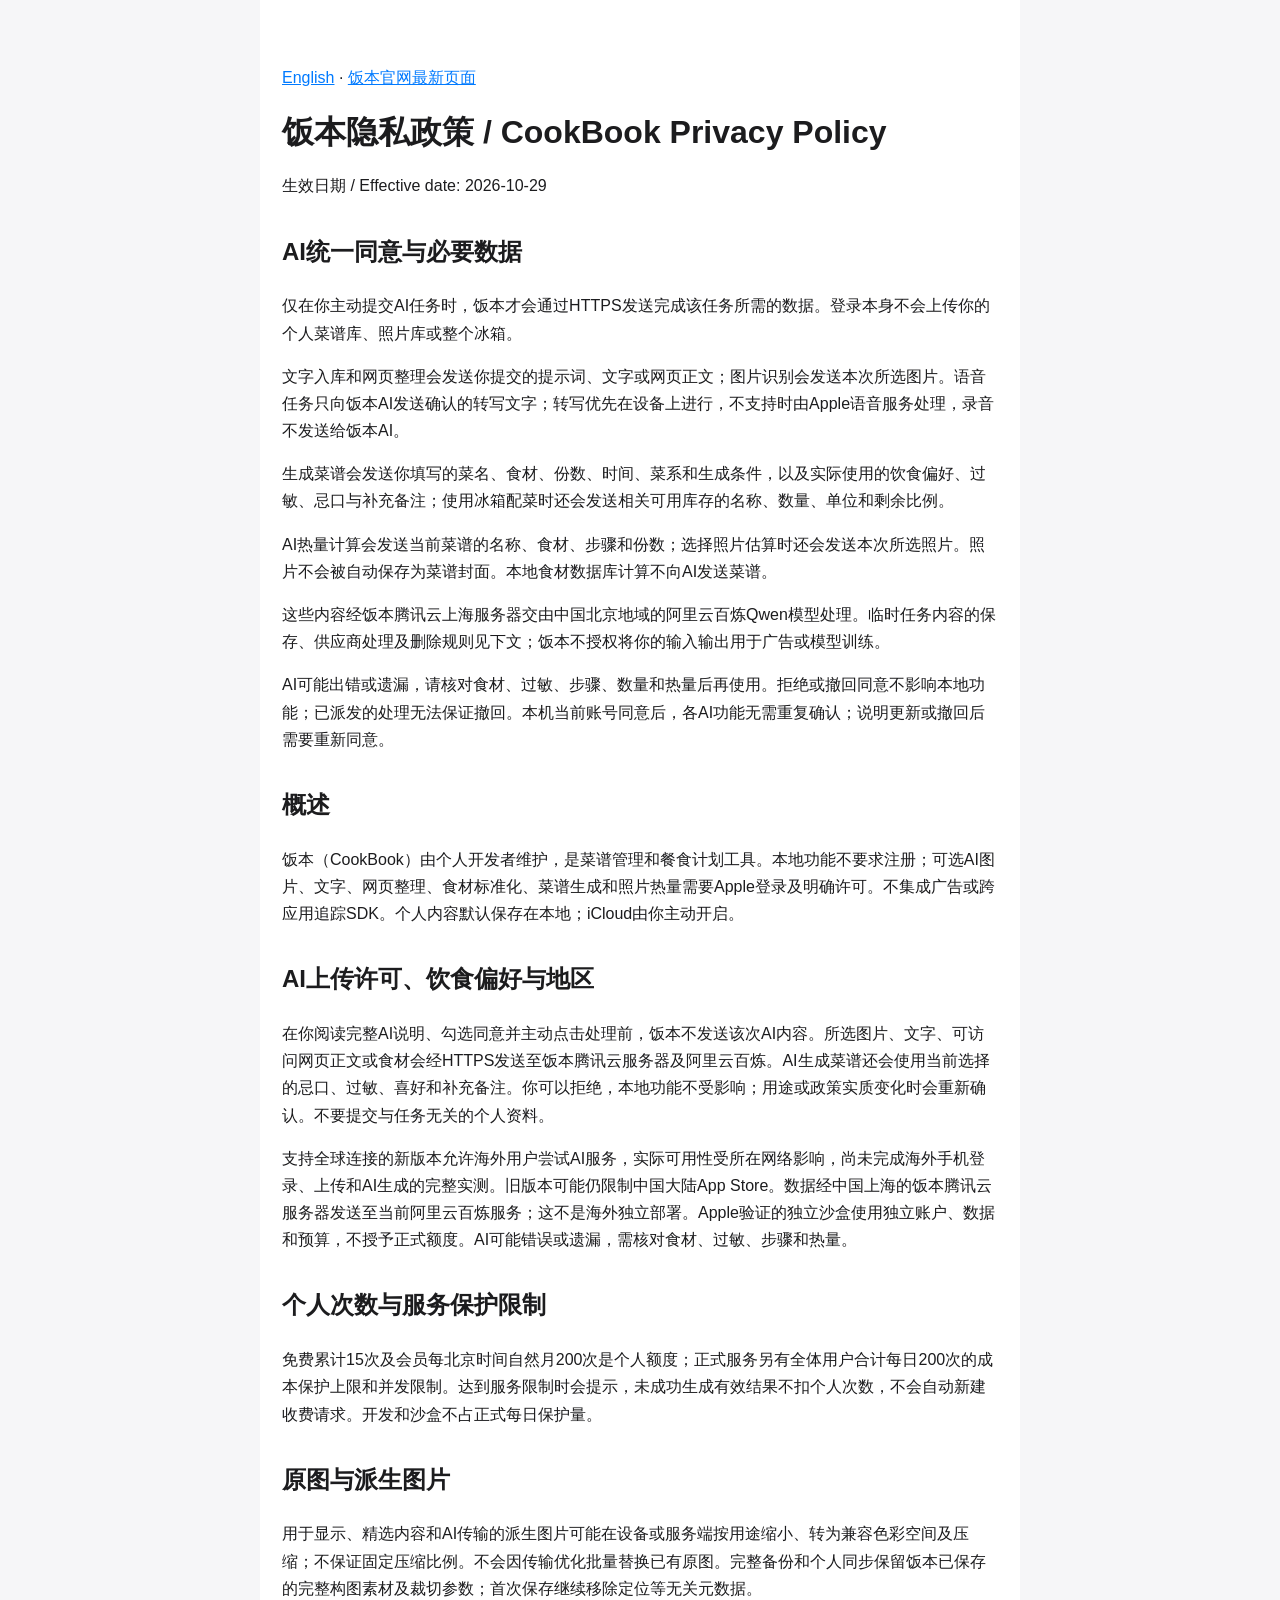
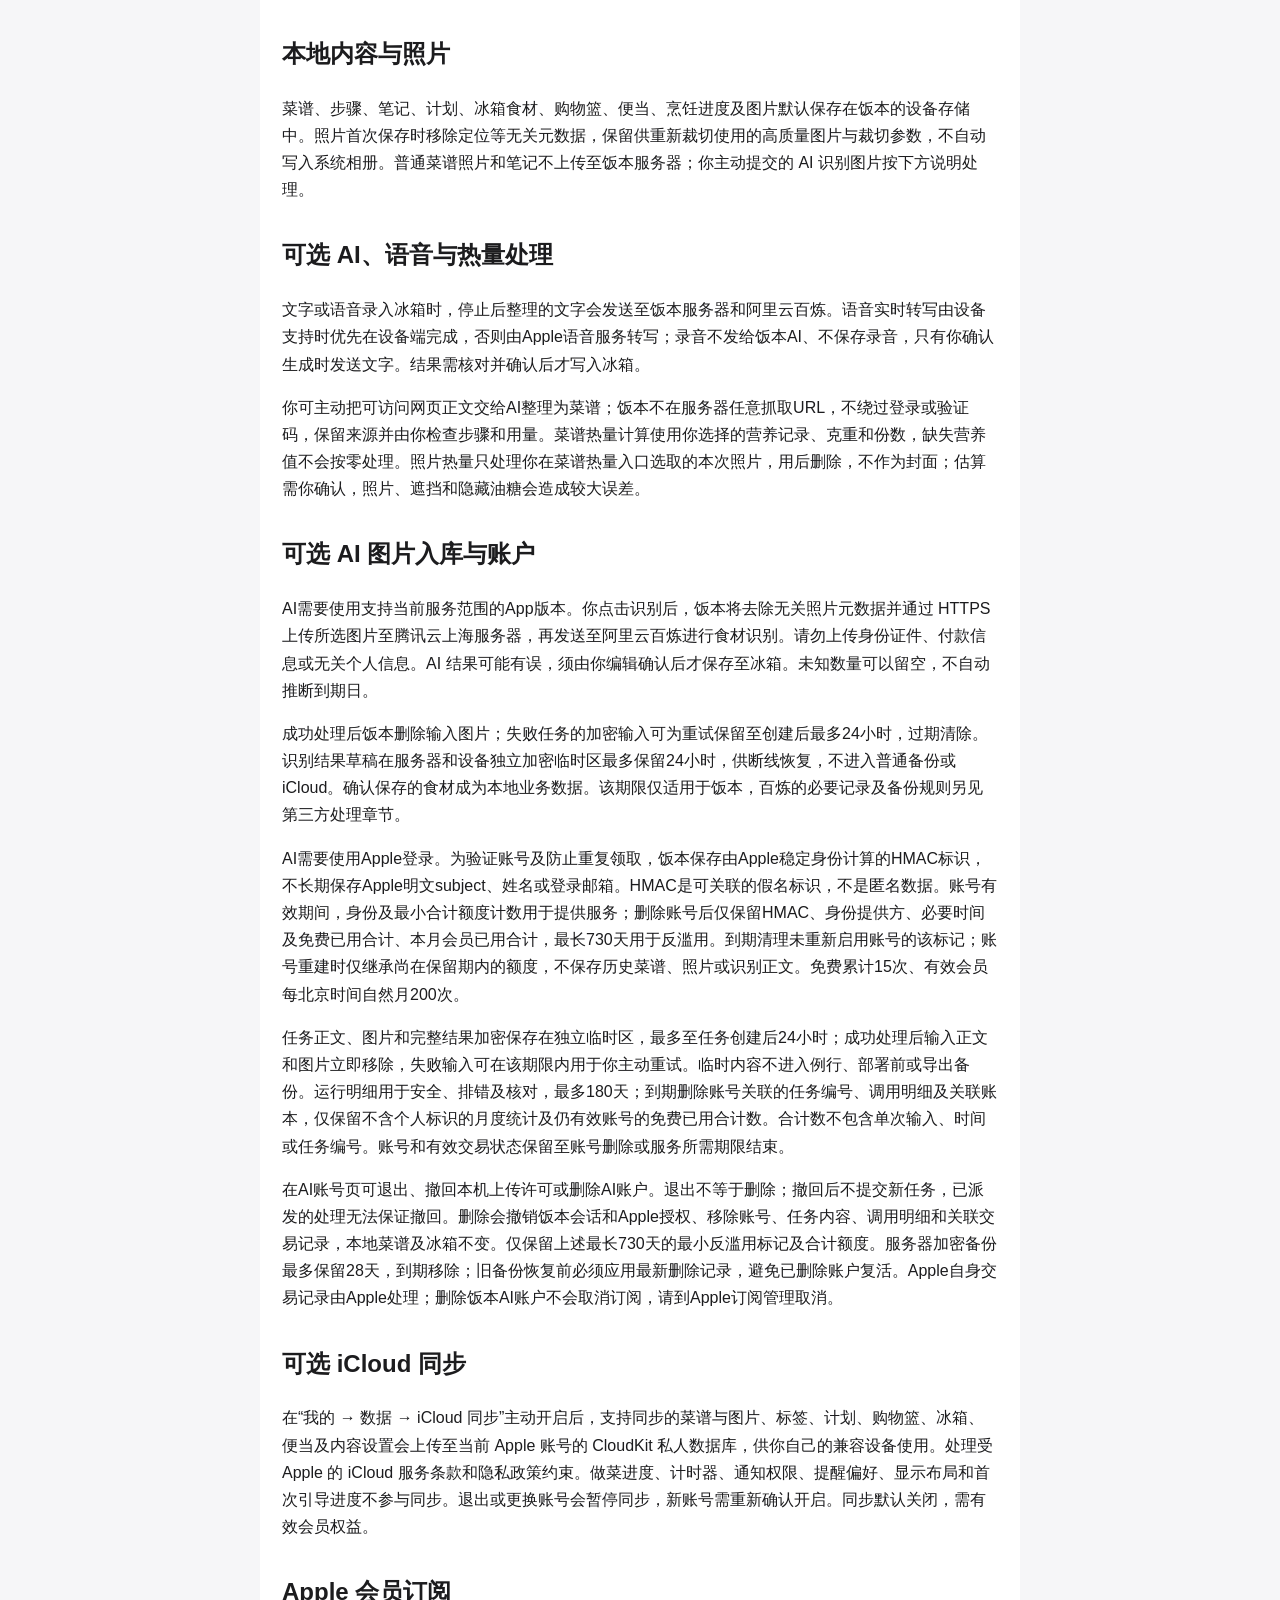
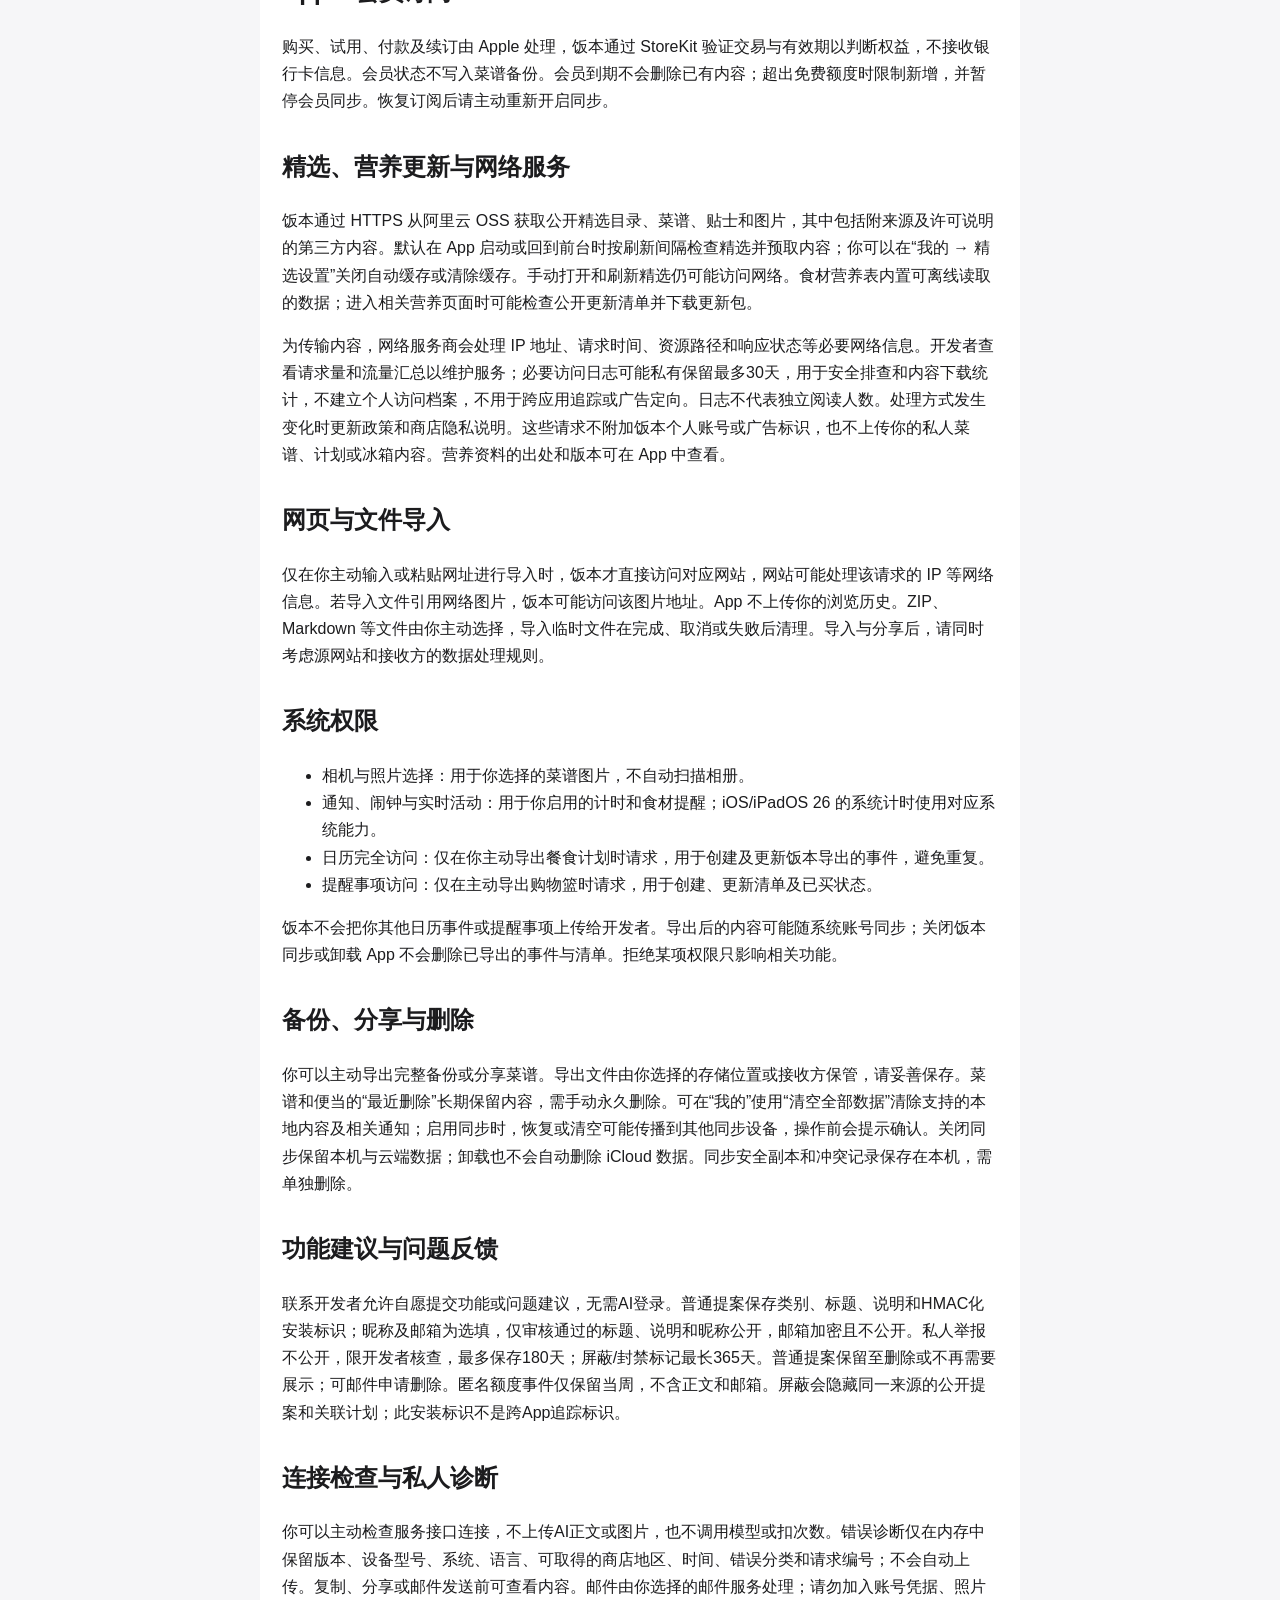
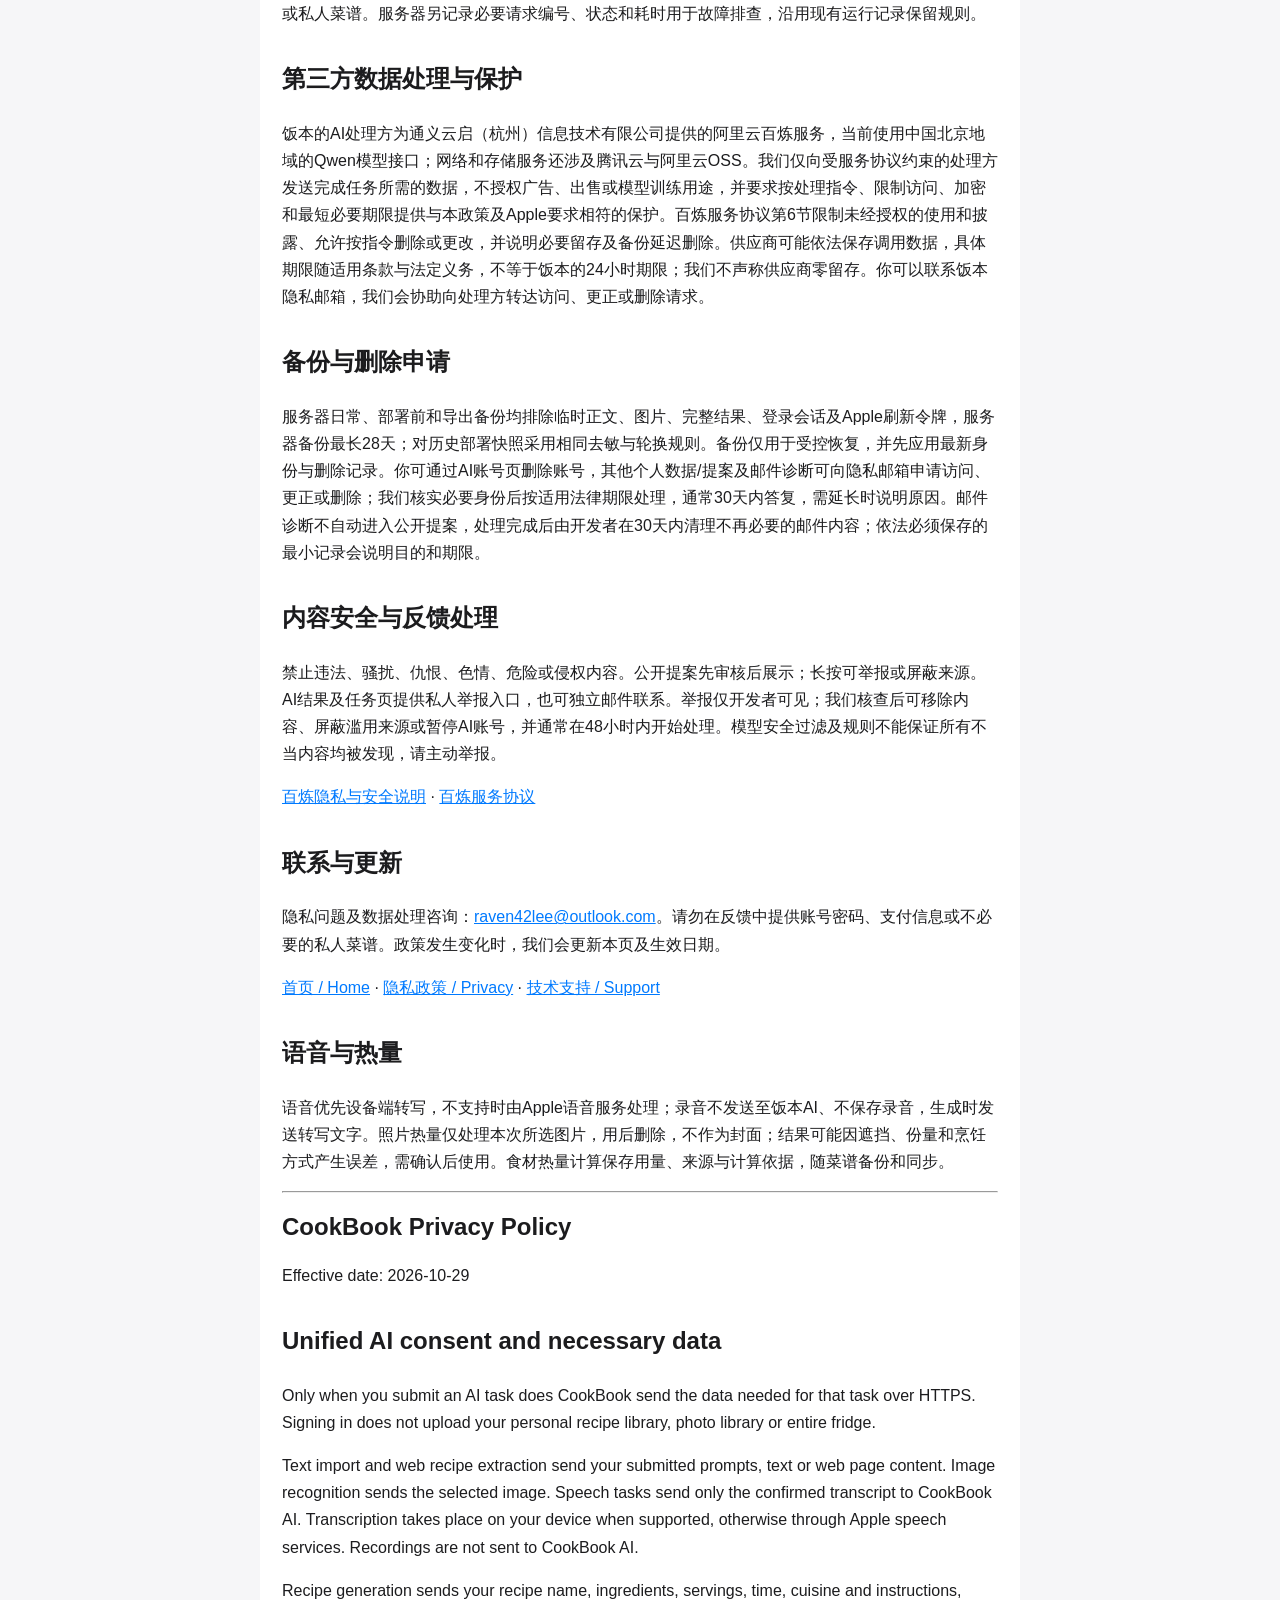
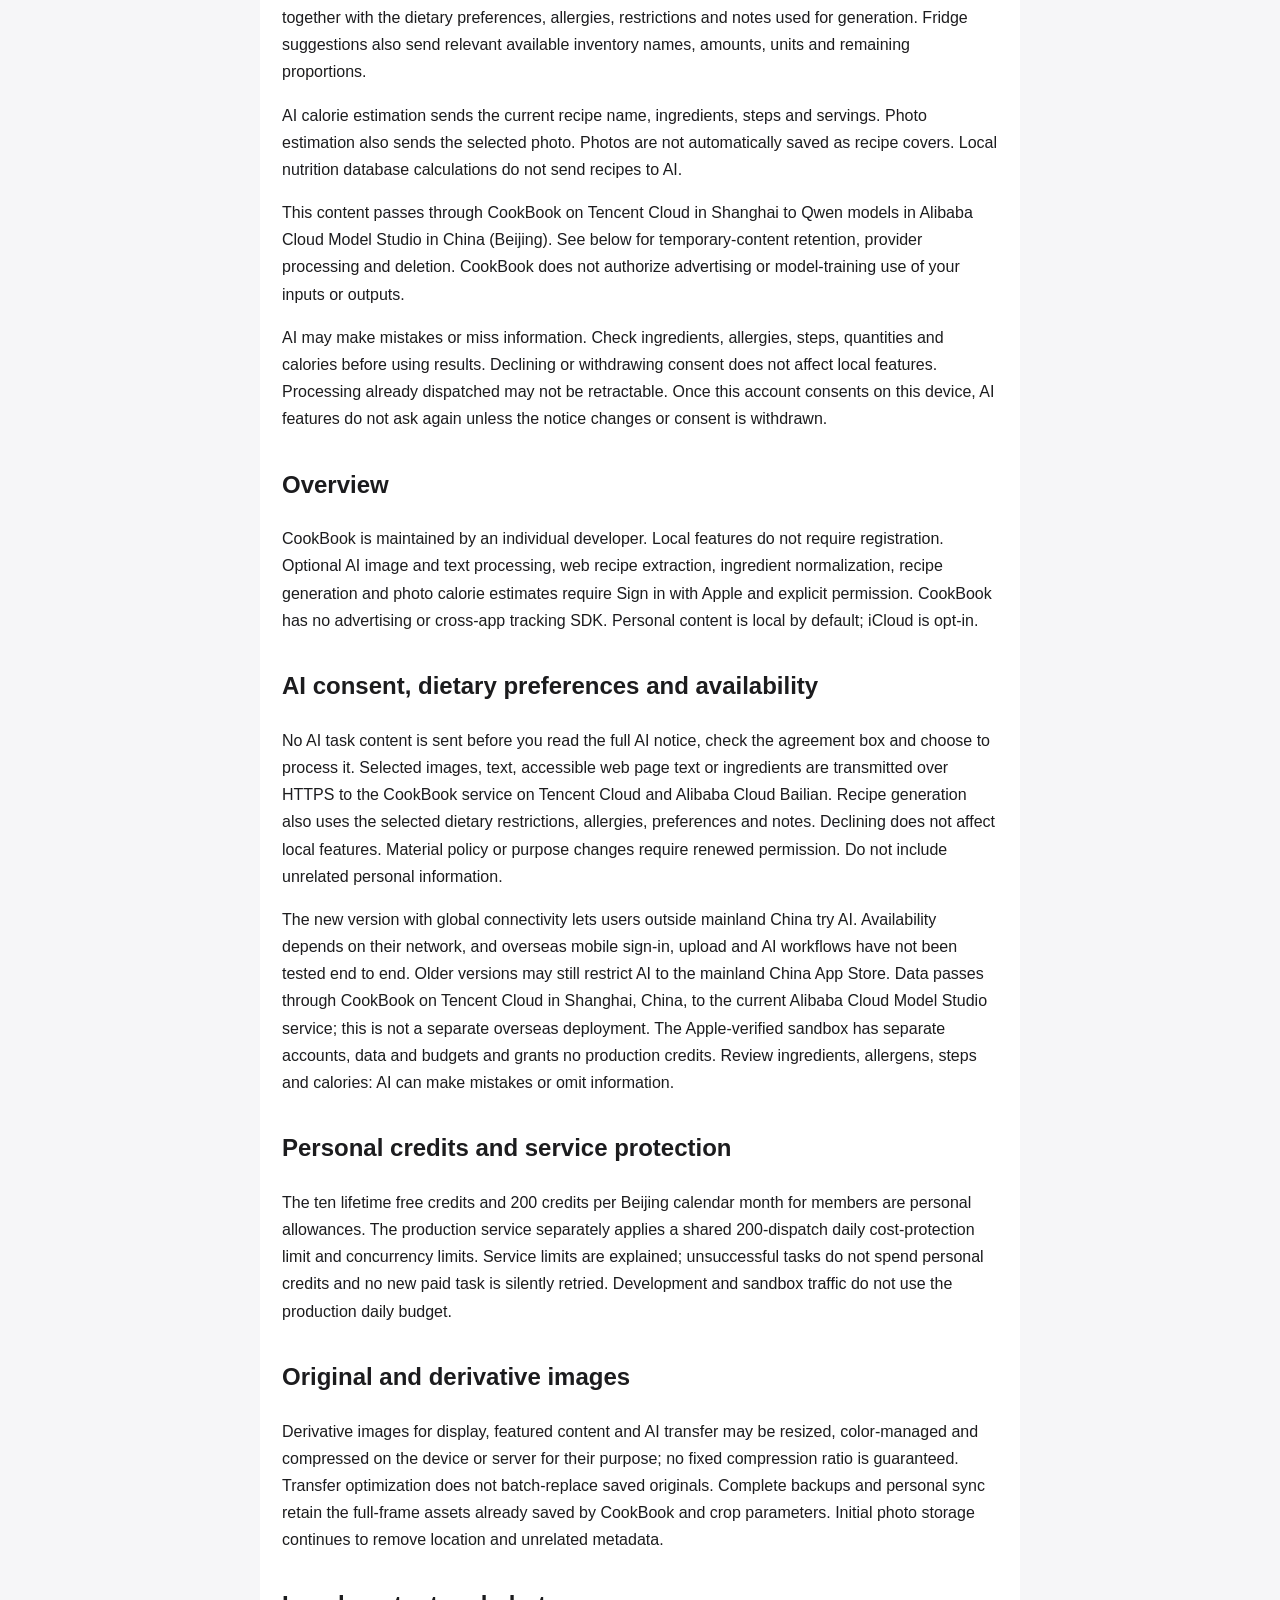
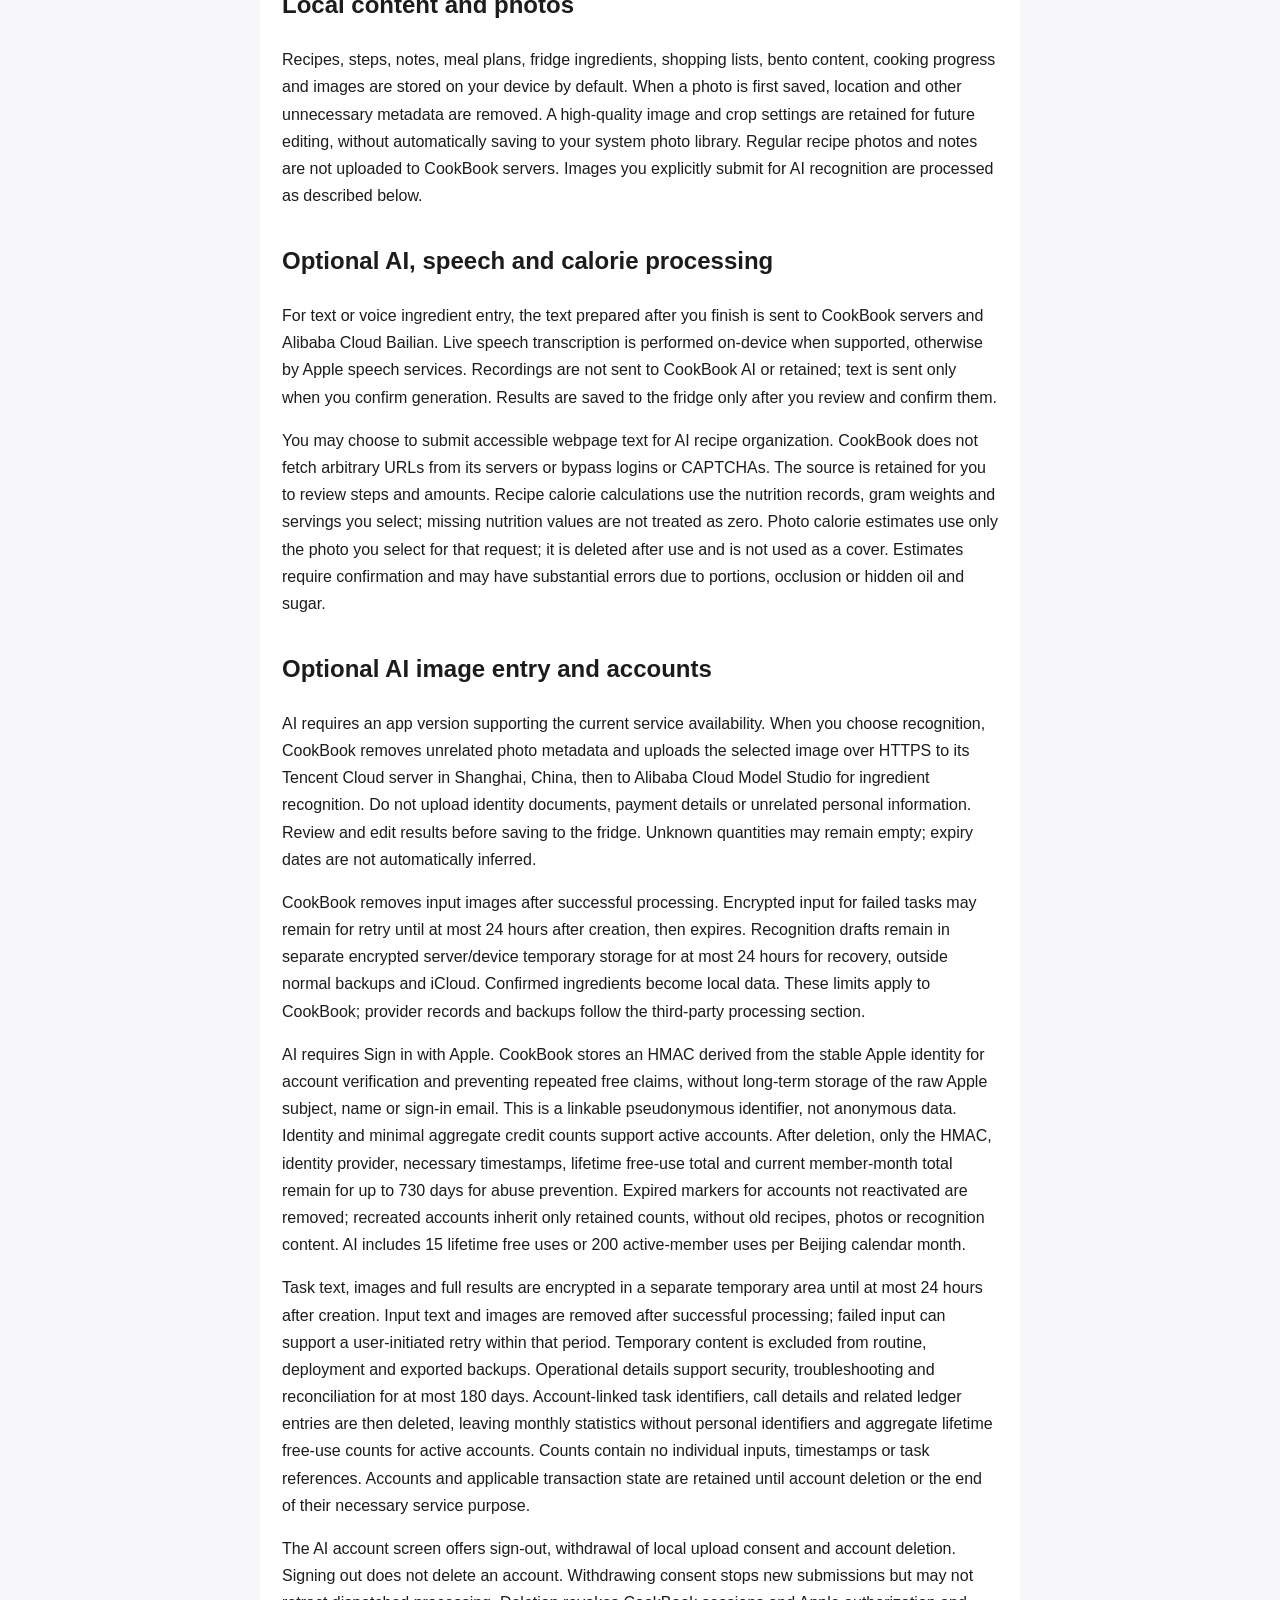
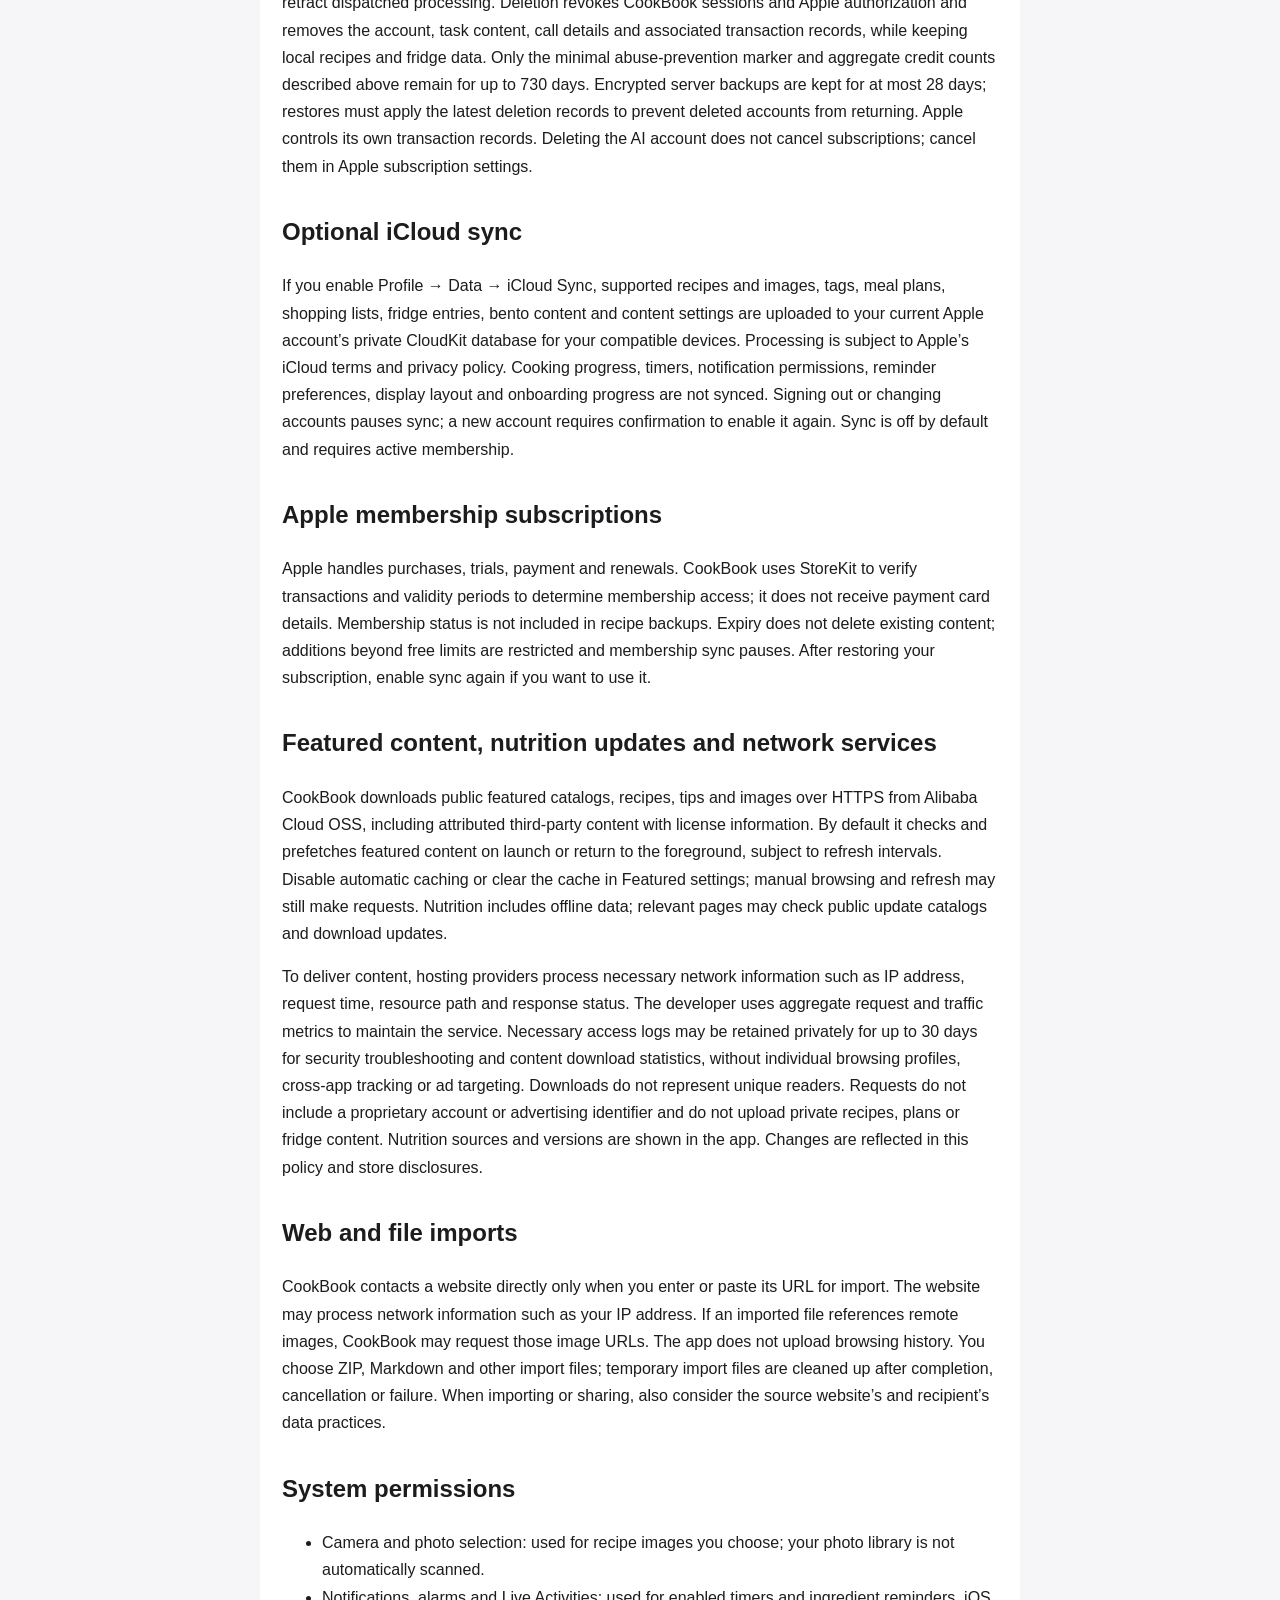
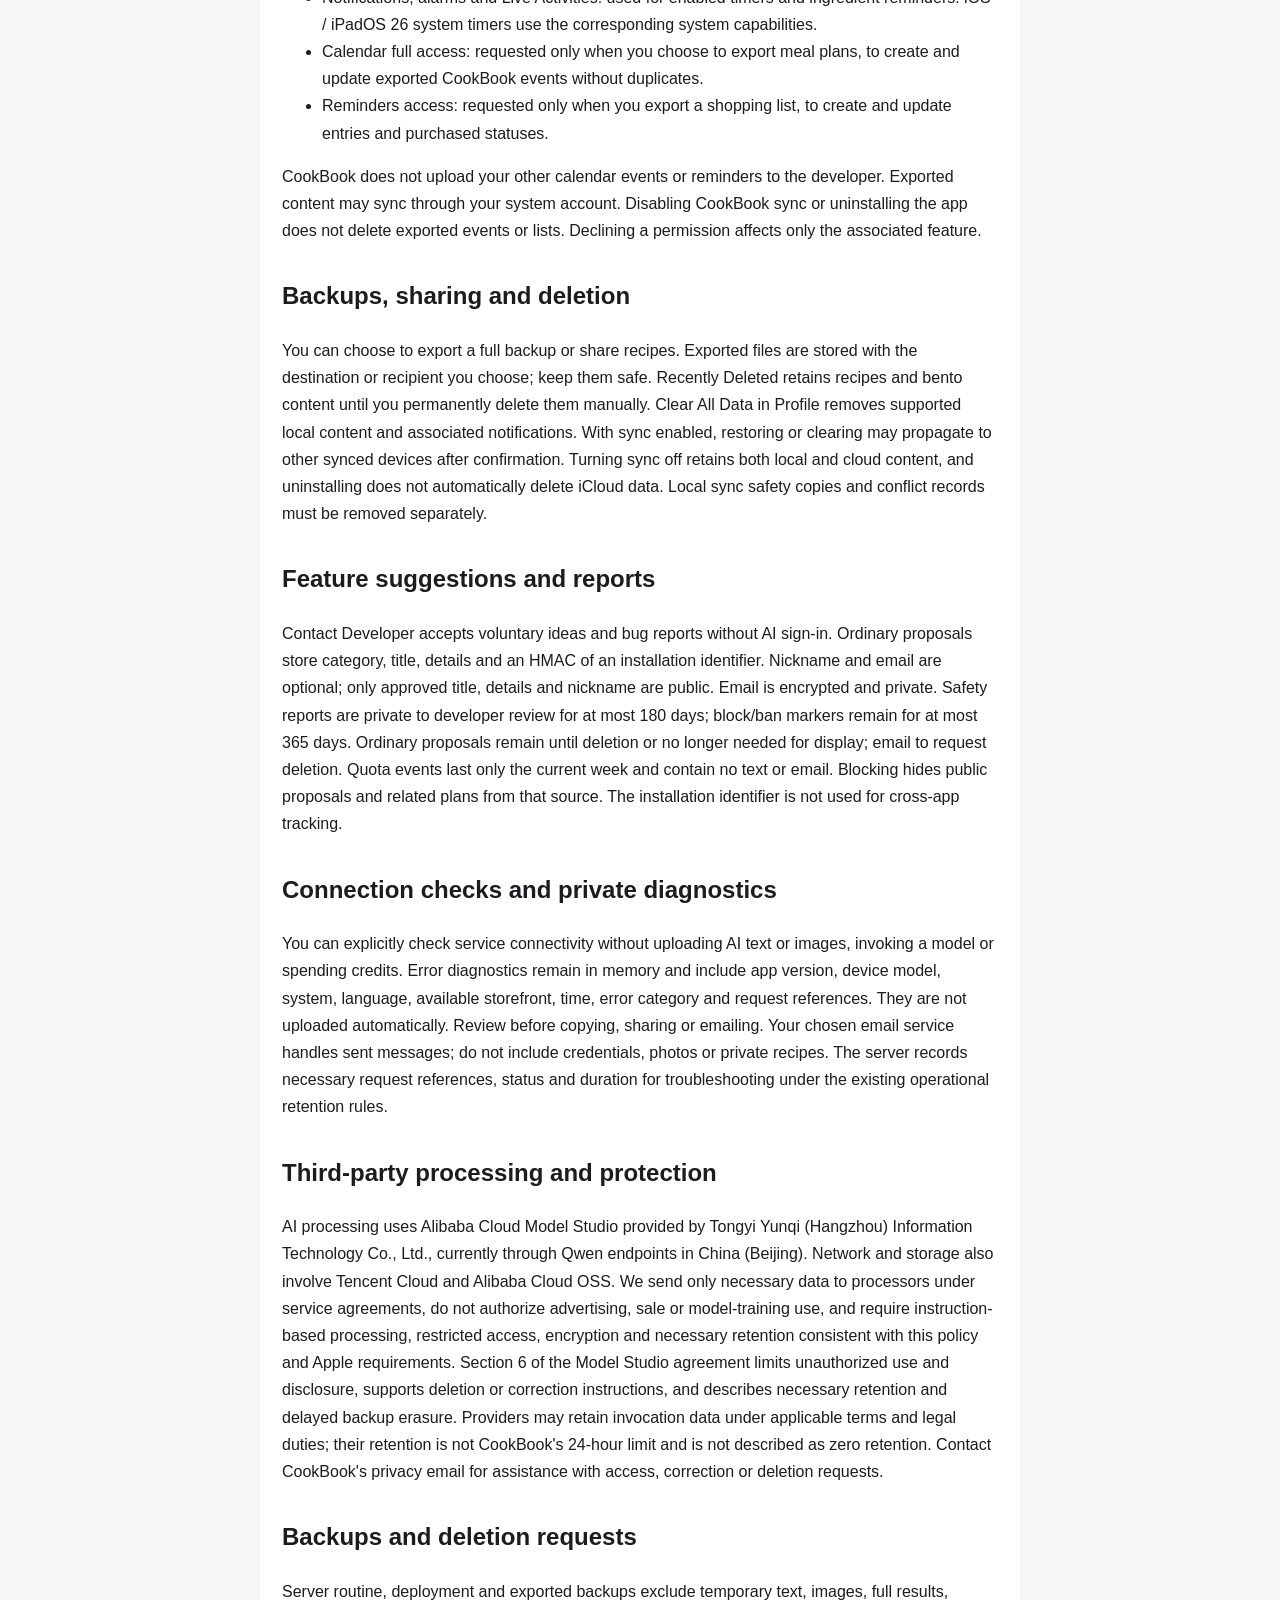
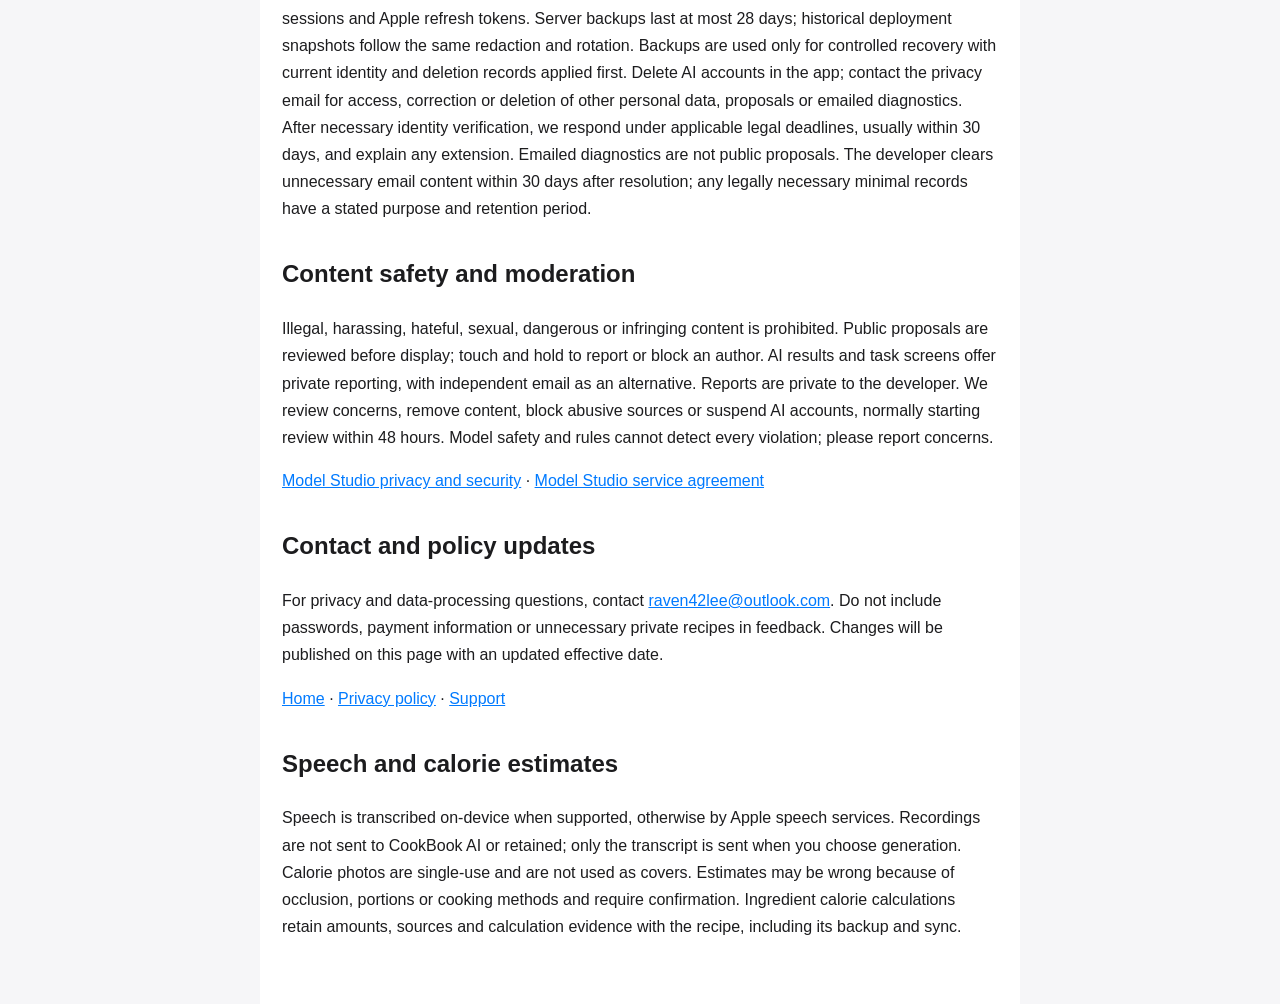
==== commit ad0db9ed: "更新公开页面免费 AI 累计额度为15次" ====
--- a/docs/privacy.html
+++ b/docs/privacy.html
@@ -1,8 +1,8 @@
 <!doctype html>
 <html lang="zh-CN"><head><meta charset="utf-8"><meta name="viewport" content="width=device-width,initial-scale=1"><title>饭本 / CookBook privacy</title><link rel="stylesheet" href="style.css"></head><body><main><p><a href="#english">English</a> · <a href="https://cookbookapp.top/privacy.html">饭本官网最新页面</a></p><h1>饭本隐私政策 / CookBook Privacy Policy</h1><p>生效日期 / Effective date: 2026-10-29</p>
 <h2>AI统一同意与必要数据</h2><p>仅在你主动提交AI任务时，饭本才会通过HTTPS发送完成该任务所需的数据。登录本身不会上传你的个人菜谱库、照片库或整个冰箱。</p><p>文字入库和网页整理会发送你提交的提示词、文字或网页正文；图片识别会发送本次所选图片。语音任务只向饭本AI发送确认的转写文字；转写优先在设备上进行，不支持时由Apple语音服务处理，录音不发送给饭本AI。</p><p>生成菜谱会发送你填写的菜名、食材、份数、时间、菜系和生成条件，以及实际使用的饮食偏好、过敏、忌口与补充备注；使用冰箱配菜时还会发送相关可用库存的名称、数量、单位和剩余比例。</p><p>AI热量计算会发送当前菜谱的名称、食材、步骤和份数；选择照片估算时还会发送本次所选照片。照片不会被自动保存为菜谱封面。本地食材数据库计算不向AI发送菜谱。</p><p>这些内容经饭本腾讯云上海服务器交由中国北京地域的阿里云百炼Qwen模型处理。临时任务内容的保存、供应商处理及删除规则见下文；饭本不授权将你的输入输出用于广告或模型训练。</p><p>AI可能出错或遗漏，请核对食材、过敏、步骤、数量和热量后再使用。拒绝或撤回同意不影响本地功能；已派发的处理无法保证撤回。本机当前账号同意后，各AI功能无需重复确认；说明更新或撤回后需要重新同意。</p><h2>概述</h2><p>饭本（CookBook）由个人开发者维护，是菜谱管理和餐食计划工具。本地功能不要求注册；可选AI图片、文字、网页整理、食材标准化、菜谱生成和照片热量需要Apple登录及明确许可。不集成广告或跨应用追踪SDK。个人内容默认保存在本地；iCloud由你主动开启。</p>
-<h2>AI上传许可、饮食偏好与地区</h2><p>在你阅读完整AI说明、勾选同意并主动点击处理前，饭本不发送该次AI内容。所选图片、文字、可访问网页正文或食材会经HTTPS发送至饭本腾讯云服务器及阿里云百炼。AI生成菜谱还会使用当前选择的忌口、过敏、喜好和补充备注。你可以拒绝，本地功能不受影响；用途或政策实质变化时会重新确认。不要提交与任务无关的个人资料。</p><p>支持全球连接的新版本允许海外用户尝试AI服务，实际可用性受所在网络影响，尚未完成海外手机登录、上传和AI生成的完整实测。旧版本可能仍限制中国大陆App Store。数据经中国上海的饭本腾讯云服务器发送至当前阿里云百炼服务；这不是海外独立部署。Apple验证的独立沙盒使用独立账户、数据和预算，不授予正式额度。AI可能错误或遗漏，需核对食材、过敏、步骤和热量。</p><h2>个人次数与服务保护限制</h2><p>免费累计10次及会员每北京时间自然月200次是个人额度；正式服务另有全体用户合计每日200次的成本保护上限和并发限制。达到服务限制时会提示，未成功生成有效结果不扣个人次数，不会自动新建收费请求。开发和沙盒不占正式每日保护量。</p><h2>原图与派生图片</h2><p>用于显示、精选内容和AI传输的派生图片可能在设备或服务端按用途缩小、转为兼容色彩空间及压缩；不保证固定压缩比例。不会因传输优化批量替换已有原图。完整备份和个人同步保留饭本已保存的完整构图素材及裁切参数；首次保存继续移除定位等无关元数据。</p><h2>本地内容与照片</h2><p>菜谱、步骤、笔记、计划、冰箱食材、购物篮、便当、烹饪进度及图片默认保存在饭本的设备存储中。照片首次保存时移除定位等无关元数据，保留供重新裁切使用的高质量图片与裁切参数，不自动写入系统相册。普通菜谱照片和笔记不上传至饭本服务器；你主动提交的 AI 识别图片按下方说明处理。</p>
-<h2>可选 AI、语音与热量处理</h2><p>文字或语音录入冰箱时，停止后整理的文字会发送至饭本服务器和阿里云百炼。语音实时转写由设备支持时优先在设备端完成，否则由Apple语音服务转写；录音不发给饭本AI、不保存录音，只有你确认生成时发送文字。结果需核对并确认后才写入冰箱。</p><p>你可主动把可访问网页正文交给AI整理为菜谱；饭本不在服务器任意抓取URL，不绕过登录或验证码，保留来源并由你检查步骤和用量。菜谱热量计算使用你选择的营养记录、克重和份数，缺失营养值不会按零处理。照片热量只处理你在菜谱热量入口选取的本次照片，用后删除，不作为封面；估算需你确认，照片、遮挡和隐藏油糖会造成较大误差。</p><h2>可选 AI 图片入库与账户</h2><p>AI需要使用支持当前服务范围的App版本。你点击识别后，饭本将去除无关照片元数据并通过 HTTPS 上传所选图片至腾讯云上海服务器，再发送至阿里云百炼进行食材识别。请勿上传身份证件、付款信息或无关个人信息。AI 结果可能有误，须由你编辑确认后才保存至冰箱。未知数量可以留空，不自动推断到期日。</p><p>成功处理后饭本删除输入图片；失败任务的加密输入可为重试保留至创建后最多24小时，过期清除。识别结果草稿在服务器和设备独立加密临时区最多保留24小时，供断线恢复，不进入普通备份或iCloud。确认保存的食材成为本地业务数据。该期限仅适用于饭本，百炼的必要记录及备份规则另见第三方处理章节。</p><p>AI需要使用Apple登录。为验证账号及防止重复领取，饭本保存由Apple稳定身份计算的HMAC标识，不长期保存Apple明文subject、姓名或登录邮箱。HMAC是可关联的假名标识，不是匿名数据。账号有效期间，身份及最小合计额度计数用于提供服务；删除账号后仅保留HMAC、身份提供方、必要时间及免费已用合计、本月会员已用合计，最长730天用于反滥用。到期清理未重新启用账号的该标记；账号重建时仅继承尚在保留期内的额度，不保存历史菜谱、照片或识别正文。免费累计10次、有效会员每北京时间自然月200次。</p><p>任务正文、图片和完整结果加密保存在独立临时区，最多至任务创建后24小时；成功处理后输入正文和图片立即移除，失败输入可在该期限内用于你主动重试。临时内容不进入例行、部署前或导出备份。运行明细用于安全、排错及核对，最多180天；到期删除账号关联的任务编号、调用明细及关联账本，仅保留不含个人标识的月度统计及仍有效账号的免费已用合计数。合计数不包含单次输入、时间或任务编号。账号和有效交易状态保留至账号删除或服务所需期限结束。</p><p>在AI账号页可退出、撤回本机上传许可或删除AI账户。退出不等于删除；撤回后不提交新任务，已派发的处理无法保证撤回。删除会撤销饭本会话和Apple授权、移除账号、任务内容、调用明细和关联交易记录，本地菜谱及冰箱不变。仅保留上述最长730天的最小反滥用标记及合计额度。服务器加密备份最多保留28天，到期移除；旧备份恢复前必须应用最新删除记录，避免已删除账户复活。Apple自身交易记录由Apple处理；删除饭本AI账户不会取消订阅，请到Apple订阅管理取消。</p>
+<h2>AI上传许可、饮食偏好与地区</h2><p>在你阅读完整AI说明、勾选同意并主动点击处理前，饭本不发送该次AI内容。所选图片、文字、可访问网页正文或食材会经HTTPS发送至饭本腾讯云服务器及阿里云百炼。AI生成菜谱还会使用当前选择的忌口、过敏、喜好和补充备注。你可以拒绝，本地功能不受影响；用途或政策实质变化时会重新确认。不要提交与任务无关的个人资料。</p><p>支持全球连接的新版本允许海外用户尝试AI服务，实际可用性受所在网络影响，尚未完成海外手机登录、上传和AI生成的完整实测。旧版本可能仍限制中国大陆App Store。数据经中国上海的饭本腾讯云服务器发送至当前阿里云百炼服务；这不是海外独立部署。Apple验证的独立沙盒使用独立账户、数据和预算，不授予正式额度。AI可能错误或遗漏，需核对食材、过敏、步骤和热量。</p><h2>个人次数与服务保护限制</h2><p>免费累计15次及会员每北京时间自然月200次是个人额度；正式服务另有全体用户合计每日200次的成本保护上限和并发限制。达到服务限制时会提示，未成功生成有效结果不扣个人次数，不会自动新建收费请求。开发和沙盒不占正式每日保护量。</p><h2>原图与派生图片</h2><p>用于显示、精选内容和AI传输的派生图片可能在设备或服务端按用途缩小、转为兼容色彩空间及压缩；不保证固定压缩比例。不会因传输优化批量替换已有原图。完整备份和个人同步保留饭本已保存的完整构图素材及裁切参数；首次保存继续移除定位等无关元数据。</p><h2>本地内容与照片</h2><p>菜谱、步骤、笔记、计划、冰箱食材、购物篮、便当、烹饪进度及图片默认保存在饭本的设备存储中。照片首次保存时移除定位等无关元数据，保留供重新裁切使用的高质量图片与裁切参数，不自动写入系统相册。普通菜谱照片和笔记不上传至饭本服务器；你主动提交的 AI 识别图片按下方说明处理。</p>
+<h2>可选 AI、语音与热量处理</h2><p>文字或语音录入冰箱时，停止后整理的文字会发送至饭本服务器和阿里云百炼。语音实时转写由设备支持时优先在设备端完成，否则由Apple语音服务转写；录音不发给饭本AI、不保存录音，只有你确认生成时发送文字。结果需核对并确认后才写入冰箱。</p><p>你可主动把可访问网页正文交给AI整理为菜谱；饭本不在服务器任意抓取URL，不绕过登录或验证码，保留来源并由你检查步骤和用量。菜谱热量计算使用你选择的营养记录、克重和份数，缺失营养值不会按零处理。照片热量只处理你在菜谱热量入口选取的本次照片，用后删除，不作为封面；估算需你确认，照片、遮挡和隐藏油糖会造成较大误差。</p><h2>可选 AI 图片入库与账户</h2><p>AI需要使用支持当前服务范围的App版本。你点击识别后，饭本将去除无关照片元数据并通过 HTTPS 上传所选图片至腾讯云上海服务器，再发送至阿里云百炼进行食材识别。请勿上传身份证件、付款信息或无关个人信息。AI 结果可能有误，须由你编辑确认后才保存至冰箱。未知数量可以留空，不自动推断到期日。</p><p>成功处理后饭本删除输入图片；失败任务的加密输入可为重试保留至创建后最多24小时，过期清除。识别结果草稿在服务器和设备独立加密临时区最多保留24小时，供断线恢复，不进入普通备份或iCloud。确认保存的食材成为本地业务数据。该期限仅适用于饭本，百炼的必要记录及备份规则另见第三方处理章节。</p><p>AI需要使用Apple登录。为验证账号及防止重复领取，饭本保存由Apple稳定身份计算的HMAC标识，不长期保存Apple明文subject、姓名或登录邮箱。HMAC是可关联的假名标识，不是匿名数据。账号有效期间，身份及最小合计额度计数用于提供服务；删除账号后仅保留HMAC、身份提供方、必要时间及免费已用合计、本月会员已用合计，最长730天用于反滥用。到期清理未重新启用账号的该标记；账号重建时仅继承尚在保留期内的额度，不保存历史菜谱、照片或识别正文。免费累计15次、有效会员每北京时间自然月200次。</p><p>任务正文、图片和完整结果加密保存在独立临时区，最多至任务创建后24小时；成功处理后输入正文和图片立即移除，失败输入可在该期限内用于你主动重试。临时内容不进入例行、部署前或导出备份。运行明细用于安全、排错及核对，最多180天；到期删除账号关联的任务编号、调用明细及关联账本，仅保留不含个人标识的月度统计及仍有效账号的免费已用合计数。合计数不包含单次输入、时间或任务编号。账号和有效交易状态保留至账号删除或服务所需期限结束。</p><p>在AI账号页可退出、撤回本机上传许可或删除AI账户。退出不等于删除；撤回后不提交新任务，已派发的处理无法保证撤回。删除会撤销饭本会话和Apple授权、移除账号、任务内容、调用明细和关联交易记录，本地菜谱及冰箱不变。仅保留上述最长730天的最小反滥用标记及合计额度。服务器加密备份最多保留28天，到期移除；旧备份恢复前必须应用最新删除记录，避免已删除账户复活。Apple自身交易记录由Apple处理；删除饭本AI账户不会取消订阅，请到Apple订阅管理取消。</p>
 <h2>可选 iCloud 同步</h2><p>在“我的 → 数据 → iCloud 同步”主动开启后，支持同步的菜谱与图片、标签、计划、购物篮、冰箱、便当及内容设置会上传至当前 Apple 账号的 CloudKit 私人数据库，供你自己的兼容设备使用。处理受 Apple 的 iCloud 服务条款和隐私政策约束。做菜进度、计时器、通知权限、提醒偏好、显示布局和首次引导进度不参与同步。退出或更换账号会暂停同步，新账号需重新确认开启。同步默认关闭，需有效会员权益。</p>
 <h2>Apple 会员订阅</h2><p>购买、试用、付款及续订由 Apple 处理，饭本通过 StoreKit 验证交易与有效期以判断权益，不接收银行卡信息。会员状态不写入菜谱备份。会员到期不会删除已有内容；超出免费额度时限制新增，并暂停会员同步。恢复订阅后请主动重新开启同步。</p>
 <h2>精选、营养更新与网络服务</h2><p>饭本通过 HTTPS 从阿里云 OSS 获取公开精选目录、菜谱、贴士和图片，其中包括附来源及许可说明的第三方内容。默认在 App 启动或回到前台时按刷新间隔检查精选并预取内容；你可以在“我的 → 精选设置”关闭自动缓存或清除缓存。手动打开和刷新精选仍可能访问网络。食材营养表内置可离线读取的数据；进入相关营养页面时可能检查公开更新清单并下载更新包。</p><p>为传输内容，网络服务商会处理 IP 地址、请求时间、资源路径和响应状态等必要网络信息。开发者查看请求量和流量汇总以维护服务；必要访问日志可能私有保留最多30天，用于安全排查和内容下载统计，不建立个人访问档案，不用于跨应用追踪或广告定向。日志不代表独立阅读人数。处理方式发生变化时更新政策和商店隐私说明。这些请求不附加饭本个人账号或广告标识，也不上传你的私人菜谱、计划或冰箱内容。营养资料的出处和版本可在 App 中查看。</p>
@@ -14,7 +14,7 @@
 <p><a href="https://cookbookapp.top/">首页 / Home</a> · <a href="https://cookbookapp.top/privacy.html">隐私政策 / Privacy</a> · <a href="https://cookbookapp.top/support.html">技术支持 / Support</a></p><h2>语音与热量</h2><p>语音优先设备端转写，不支持时由Apple语音服务处理；录音不发送至饭本AI、不保存录音，生成时发送转写文字。照片热量仅处理本次所选图片，用后删除，不作为封面；结果可能因遮挡、份量和烹饪方式产生误差，需确认后使用。食材热量计算保存用量、来源与计算依据，随菜谱备份和同步。</p><hr><section id="english" lang="en"><h1>CookBook Privacy Policy</h1><p>Effective date: 2026-10-29</p>
 <h2>Unified AI consent and necessary data</h2><p>Only when you submit an AI task does CookBook send the data needed for that task over HTTPS. Signing in does not upload your personal recipe library, photo library or entire fridge.</p><p>Text import and web recipe extraction send your submitted prompts, text or web page content. Image recognition sends the selected image. Speech tasks send only the confirmed transcript to CookBook AI. Transcription takes place on your device when supported, otherwise through Apple speech services. Recordings are not sent to CookBook AI.</p><p>Recipe generation sends your recipe name, ingredients, servings, time, cuisine and instructions, together with the dietary preferences, allergies, restrictions and notes used for generation. Fridge suggestions also send relevant available inventory names, amounts, units and remaining proportions.</p><p>AI calorie estimation sends the current recipe name, ingredients, steps and servings. Photo estimation also sends the selected photo. Photos are not automatically saved as recipe covers. Local nutrition database calculations do not send recipes to AI.</p><p>This content passes through CookBook on Tencent Cloud in Shanghai to Qwen models in Alibaba Cloud Model Studio in China (Beijing). See below for temporary-content retention, provider processing and deletion. CookBook does not authorize advertising or model-training use of your inputs or outputs.</p><p>AI may make mistakes or miss information. Check ingredients, allergies, steps, quantities and calories before using results. Declining or withdrawing consent does not affect local features. Processing already dispatched may not be retractable. Once this account consents on this device, AI features do not ask again unless the notice changes or consent is withdrawn.</p><h2>Overview</h2><p>CookBook is maintained by an individual developer. Local features do not require registration. Optional AI image and text processing, web recipe extraction, ingredient normalization, recipe generation and photo calorie estimates require Sign in with Apple and explicit permission. CookBook has no advertising or cross-app tracking SDK. Personal content is local by default; iCloud is opt-in.</p>
 <h2>AI consent, dietary preferences and availability</h2><p>No AI task content is sent before you read the full AI notice, check the agreement box and choose to process it. Selected images, text, accessible web page text or ingredients are transmitted over HTTPS to the CookBook service on Tencent Cloud and Alibaba Cloud Bailian. Recipe generation also uses the selected dietary restrictions, allergies, preferences and notes. Declining does not affect local features. Material policy or purpose changes require renewed permission. Do not include unrelated personal information.</p><p>The new version with global connectivity lets users outside mainland China try AI. Availability depends on their network, and overseas mobile sign-in, upload and AI workflows have not been tested end to end. Older versions may still restrict AI to the mainland China App Store. Data passes through CookBook on Tencent Cloud in Shanghai, China, to the current Alibaba Cloud Model Studio service; this is not a separate overseas deployment. The Apple-verified sandbox has separate accounts, data and budgets and grants no production credits. Review ingredients, allergens, steps and calories: AI can make mistakes or omit information.</p><h2>Personal credits and service protection</h2><p>The ten lifetime free credits and 200 credits per Beijing calendar month for members are personal allowances. The production service separately applies a shared 200-dispatch daily cost-protection limit and concurrency limits. Service limits are explained; unsuccessful tasks do not spend personal credits and no new paid task is silently retried. Development and sandbox traffic do not use the production daily budget.</p><h2>Original and derivative images</h2><p>Derivative images for display, featured content and AI transfer may be resized, color-managed and compressed on the device or server for their purpose; no fixed compression ratio is guaranteed. Transfer optimization does not batch-replace saved originals. Complete backups and personal sync retain the full-frame assets already saved by CookBook and crop parameters. Initial photo storage continues to remove location and unrelated metadata.</p><h2>Local content and photos</h2><p>Recipes, steps, notes, meal plans, fridge ingredients, shopping lists, bento content, cooking progress and images are stored on your device by default. When a photo is first saved, location and other unnecessary metadata are removed. A high-quality image and crop settings are retained for future editing, without automatically saving to your system photo library. Regular recipe photos and notes are not uploaded to CookBook servers. Images you explicitly submit for AI recognition are processed as described below.</p>
-<h2>Optional AI, speech and calorie processing</h2><p>For text or voice ingredient entry, the text prepared after you finish is sent to CookBook servers and Alibaba Cloud Bailian. Live speech transcription is performed on-device when supported, otherwise by Apple speech services. Recordings are not sent to CookBook AI or retained; text is sent only when you confirm generation. Results are saved to the fridge only after you review and confirm them.</p><p>You may choose to submit accessible webpage text for AI recipe organization. CookBook does not fetch arbitrary URLs from its servers or bypass logins or CAPTCHAs. The source is retained for you to review steps and amounts. Recipe calorie calculations use the nutrition records, gram weights and servings you select; missing nutrition values are not treated as zero. Photo calorie estimates use only the photo you select for that request; it is deleted after use and is not used as a cover. Estimates require confirmation and may have substantial errors due to portions, occlusion or hidden oil and sugar.</p><h2>Optional AI image entry and accounts</h2><p>AI requires an app version supporting the current service availability. When you choose recognition, CookBook removes unrelated photo metadata and uploads the selected image over HTTPS to its Tencent Cloud server in Shanghai, China, then to Alibaba Cloud Model Studio for ingredient recognition. Do not upload identity documents, payment details or unrelated personal information. Review and edit results before saving to the fridge. Unknown quantities may remain empty; expiry dates are not automatically inferred.</p><p>CookBook removes input images after successful processing. Encrypted input for failed tasks may remain for retry until at most 24 hours after creation, then expires. Recognition drafts remain in separate encrypted server/device temporary storage for at most 24 hours for recovery, outside normal backups and iCloud. Confirmed ingredients become local data. These limits apply to CookBook; provider records and backups follow the third-party processing section.</p><p>AI requires Sign in with Apple. CookBook stores an HMAC derived from the stable Apple identity for account verification and preventing repeated free claims, without long-term storage of the raw Apple subject, name or sign-in email. This is a linkable pseudonymous identifier, not anonymous data. Identity and minimal aggregate credit counts support active accounts. After deletion, only the HMAC, identity provider, necessary timestamps, lifetime free-use total and current member-month total remain for up to 730 days for abuse prevention. Expired markers for accounts not reactivated are removed; recreated accounts inherit only retained counts, without old recipes, photos or recognition content. AI includes 10 lifetime free uses or 200 active-member uses per Beijing calendar month.</p><p>Task text, images and full results are encrypted in a separate temporary area until at most 24 hours after creation. Input text and images are removed after successful processing; failed input can support a user-initiated retry within that period. Temporary content is excluded from routine, deployment and exported backups. Operational details support security, troubleshooting and reconciliation for at most 180 days. Account-linked task identifiers, call details and related ledger entries are then deleted, leaving monthly statistics without personal identifiers and aggregate lifetime free-use counts for active accounts. Counts contain no individual inputs, timestamps or task references. Accounts and applicable transaction state are retained until account deletion or the end of their necessary service purpose.</p><p>The AI account screen offers sign-out, withdrawal of local upload consent and account deletion. Signing out does not delete an account. Withdrawing consent stops new submissions but may not retract dispatched processing. Deletion revokes CookBook sessions and Apple authorization and removes the account, task content, call details and associated transaction records, while keeping local recipes and fridge data. Only the minimal abuse-prevention marker and aggregate credit counts described above remain for up to 730 days. Encrypted server backups are kept for at most 28 days; restores must apply the latest deletion records to prevent deleted accounts from returning. Apple controls its own transaction records. Deleting the AI account does not cancel subscriptions; cancel them in Apple subscription settings.</p>
+<h2>Optional AI, speech and calorie processing</h2><p>For text or voice ingredient entry, the text prepared after you finish is sent to CookBook servers and Alibaba Cloud Bailian. Live speech transcription is performed on-device when supported, otherwise by Apple speech services. Recordings are not sent to CookBook AI or retained; text is sent only when you confirm generation. Results are saved to the fridge only after you review and confirm them.</p><p>You may choose to submit accessible webpage text for AI recipe organization. CookBook does not fetch arbitrary URLs from its servers or bypass logins or CAPTCHAs. The source is retained for you to review steps and amounts. Recipe calorie calculations use the nutrition records, gram weights and servings you select; missing nutrition values are not treated as zero. Photo calorie estimates use only the photo you select for that request; it is deleted after use and is not used as a cover. Estimates require confirmation and may have substantial errors due to portions, occlusion or hidden oil and sugar.</p><h2>Optional AI image entry and accounts</h2><p>AI requires an app version supporting the current service availability. When you choose recognition, CookBook removes unrelated photo metadata and uploads the selected image over HTTPS to its Tencent Cloud server in Shanghai, China, then to Alibaba Cloud Model Studio for ingredient recognition. Do not upload identity documents, payment details or unrelated personal information. Review and edit results before saving to the fridge. Unknown quantities may remain empty; expiry dates are not automatically inferred.</p><p>CookBook removes input images after successful processing. Encrypted input for failed tasks may remain for retry until at most 24 hours after creation, then expires. Recognition drafts remain in separate encrypted server/device temporary storage for at most 24 hours for recovery, outside normal backups and iCloud. Confirmed ingredients become local data. These limits apply to CookBook; provider records and backups follow the third-party processing section.</p><p>AI requires Sign in with Apple. CookBook stores an HMAC derived from the stable Apple identity for account verification and preventing repeated free claims, without long-term storage of the raw Apple subject, name or sign-in email. This is a linkable pseudonymous identifier, not anonymous data. Identity and minimal aggregate credit counts support active accounts. After deletion, only the HMAC, identity provider, necessary timestamps, lifetime free-use total and current member-month total remain for up to 730 days for abuse prevention. Expired markers for accounts not reactivated are removed; recreated accounts inherit only retained counts, without old recipes, photos or recognition content. AI includes 15 lifetime free uses or 200 active-member uses per Beijing calendar month.</p><p>Task text, images and full results are encrypted in a separate temporary area until at most 24 hours after creation. Input text and images are removed after successful processing; failed input can support a user-initiated retry within that period. Temporary content is excluded from routine, deployment and exported backups. Operational details support security, troubleshooting and reconciliation for at most 180 days. Account-linked task identifiers, call details and related ledger entries are then deleted, leaving monthly statistics without personal identifiers and aggregate lifetime free-use counts for active accounts. Counts contain no individual inputs, timestamps or task references. Accounts and applicable transaction state are retained until account deletion or the end of their necessary service purpose.</p><p>The AI account screen offers sign-out, withdrawal of local upload consent and account deletion. Signing out does not delete an account. Withdrawing consent stops new submissions but may not retract dispatched processing. Deletion revokes CookBook sessions and Apple authorization and removes the account, task content, call details and associated transaction records, while keeping local recipes and fridge data. Only the minimal abuse-prevention marker and aggregate credit counts described above remain for up to 730 days. Encrypted server backups are kept for at most 28 days; restores must apply the latest deletion records to prevent deleted accounts from returning. Apple controls its own transaction records. Deleting the AI account does not cancel subscriptions; cancel them in Apple subscription settings.</p>
 <h2>Optional iCloud sync</h2><p>If you enable Profile → Data → iCloud Sync, supported recipes and images, tags, meal plans, shopping lists, fridge entries, bento content and content settings are uploaded to your current Apple account’s private CloudKit database for your compatible devices. Processing is subject to Apple’s iCloud terms and privacy policy. Cooking progress, timers, notification permissions, reminder preferences, display layout and onboarding progress are not synced. Signing out or changing accounts pauses sync; a new account requires confirmation to enable it again. Sync is off by default and requires active membership.</p>
 <h2>Apple membership subscriptions</h2><p>Apple handles purchases, trials, payment and renewals. CookBook uses StoreKit to verify transactions and validity periods to determine membership access; it does not receive payment card details. Membership status is not included in recipe backups. Expiry does not delete existing content; additions beyond free limits are restricted and membership sync pauses. After restoring your subscription, enable sync again if you want to use it.</p>
 <h2>Featured content, nutrition updates and network services</h2><p>CookBook downloads public featured catalogs, recipes, tips and images over HTTPS from Alibaba Cloud OSS, including attributed third-party content with license information. By default it checks and prefetches featured content on launch or return to the foreground, subject to refresh intervals. Disable automatic caching or clear the cache in Featured settings; manual browsing and refresh may still make requests. Nutrition includes offline data; relevant pages may check public update catalogs and download updates.</p><p>To deliver content, hosting providers process necessary network information such as IP address, request time, resource path and response status. The developer uses aggregate request and traffic metrics to maintain the service. Necessary access logs may be retained privately for up to 30 days for security troubleshooting and content download statistics, without individual browsing profiles, cross-app tracking or ad targeting. Downloads do not represent unique readers. Requests do not include a proprietary account or advertising identifier and do not upload private recipes, plans or fridge content. Nutrition sources and versions are shown in the app. Changes are reflected in this policy and store disclosures.</p>
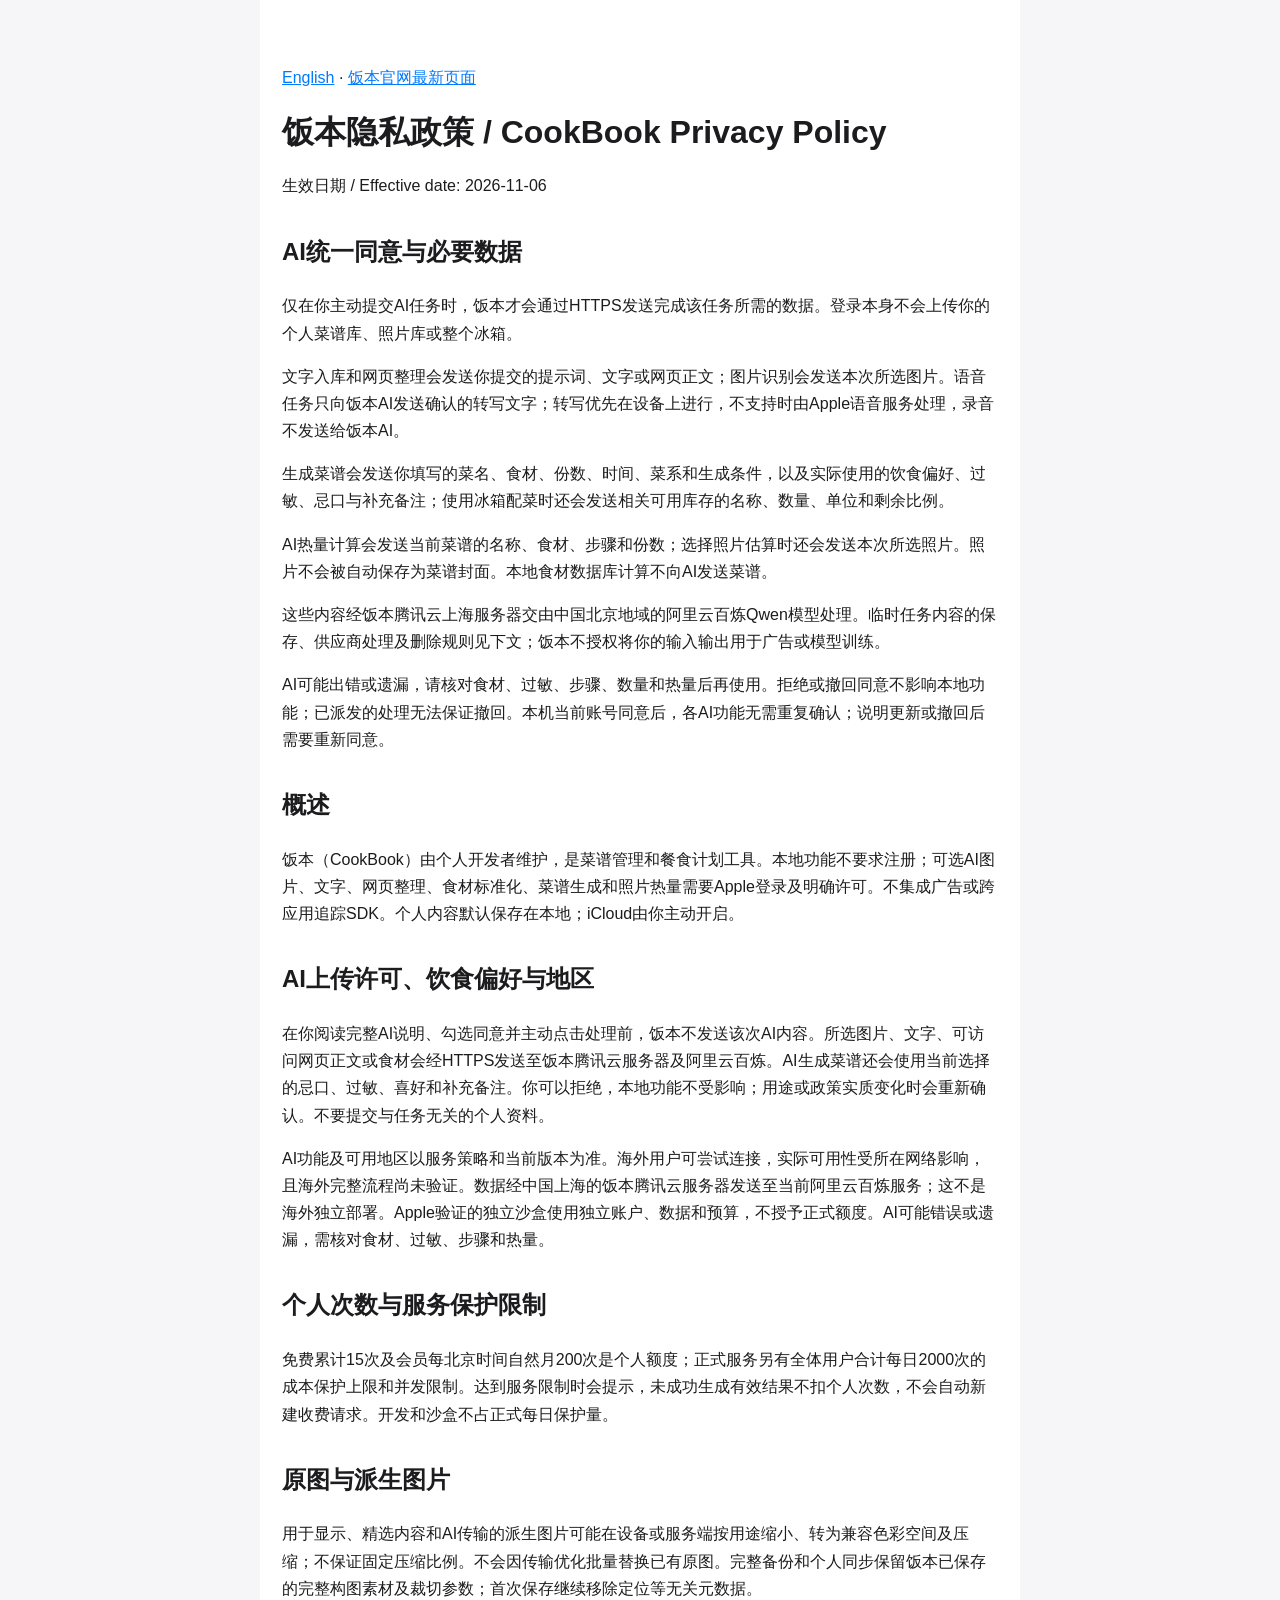
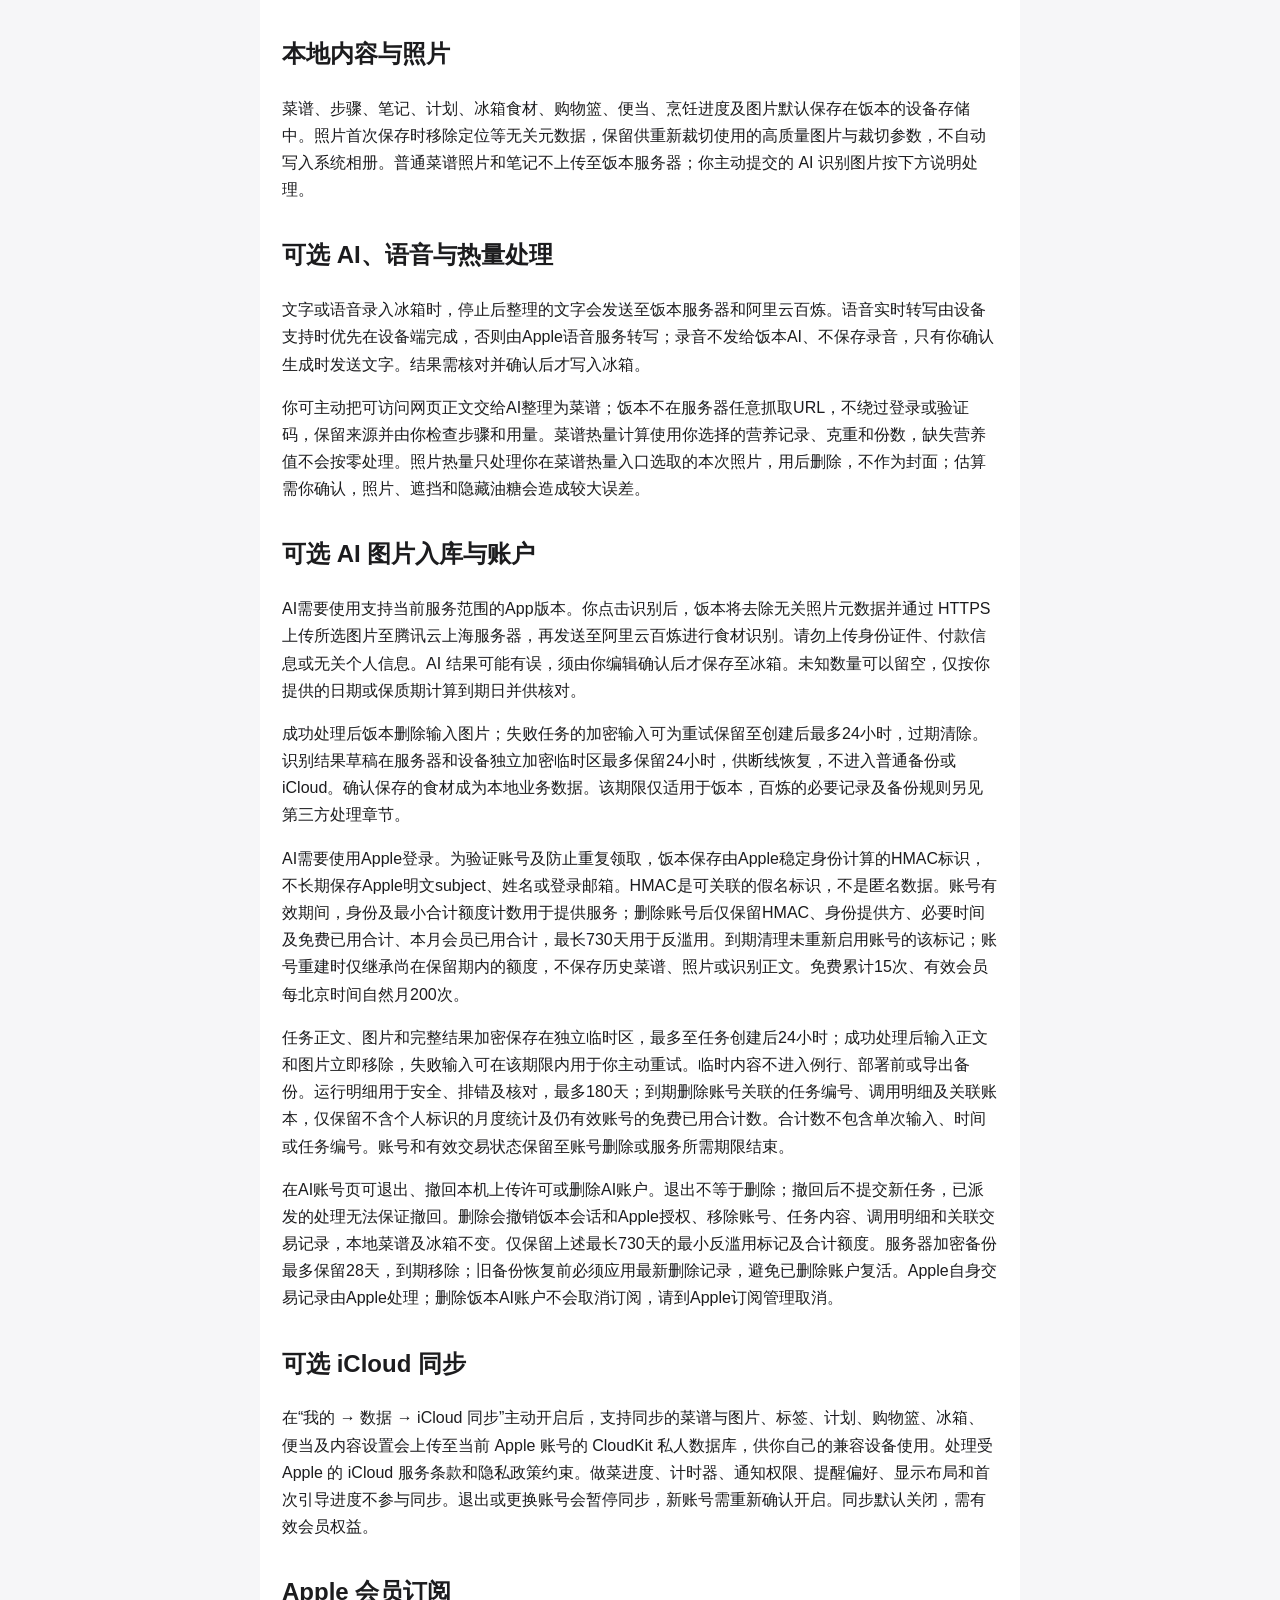
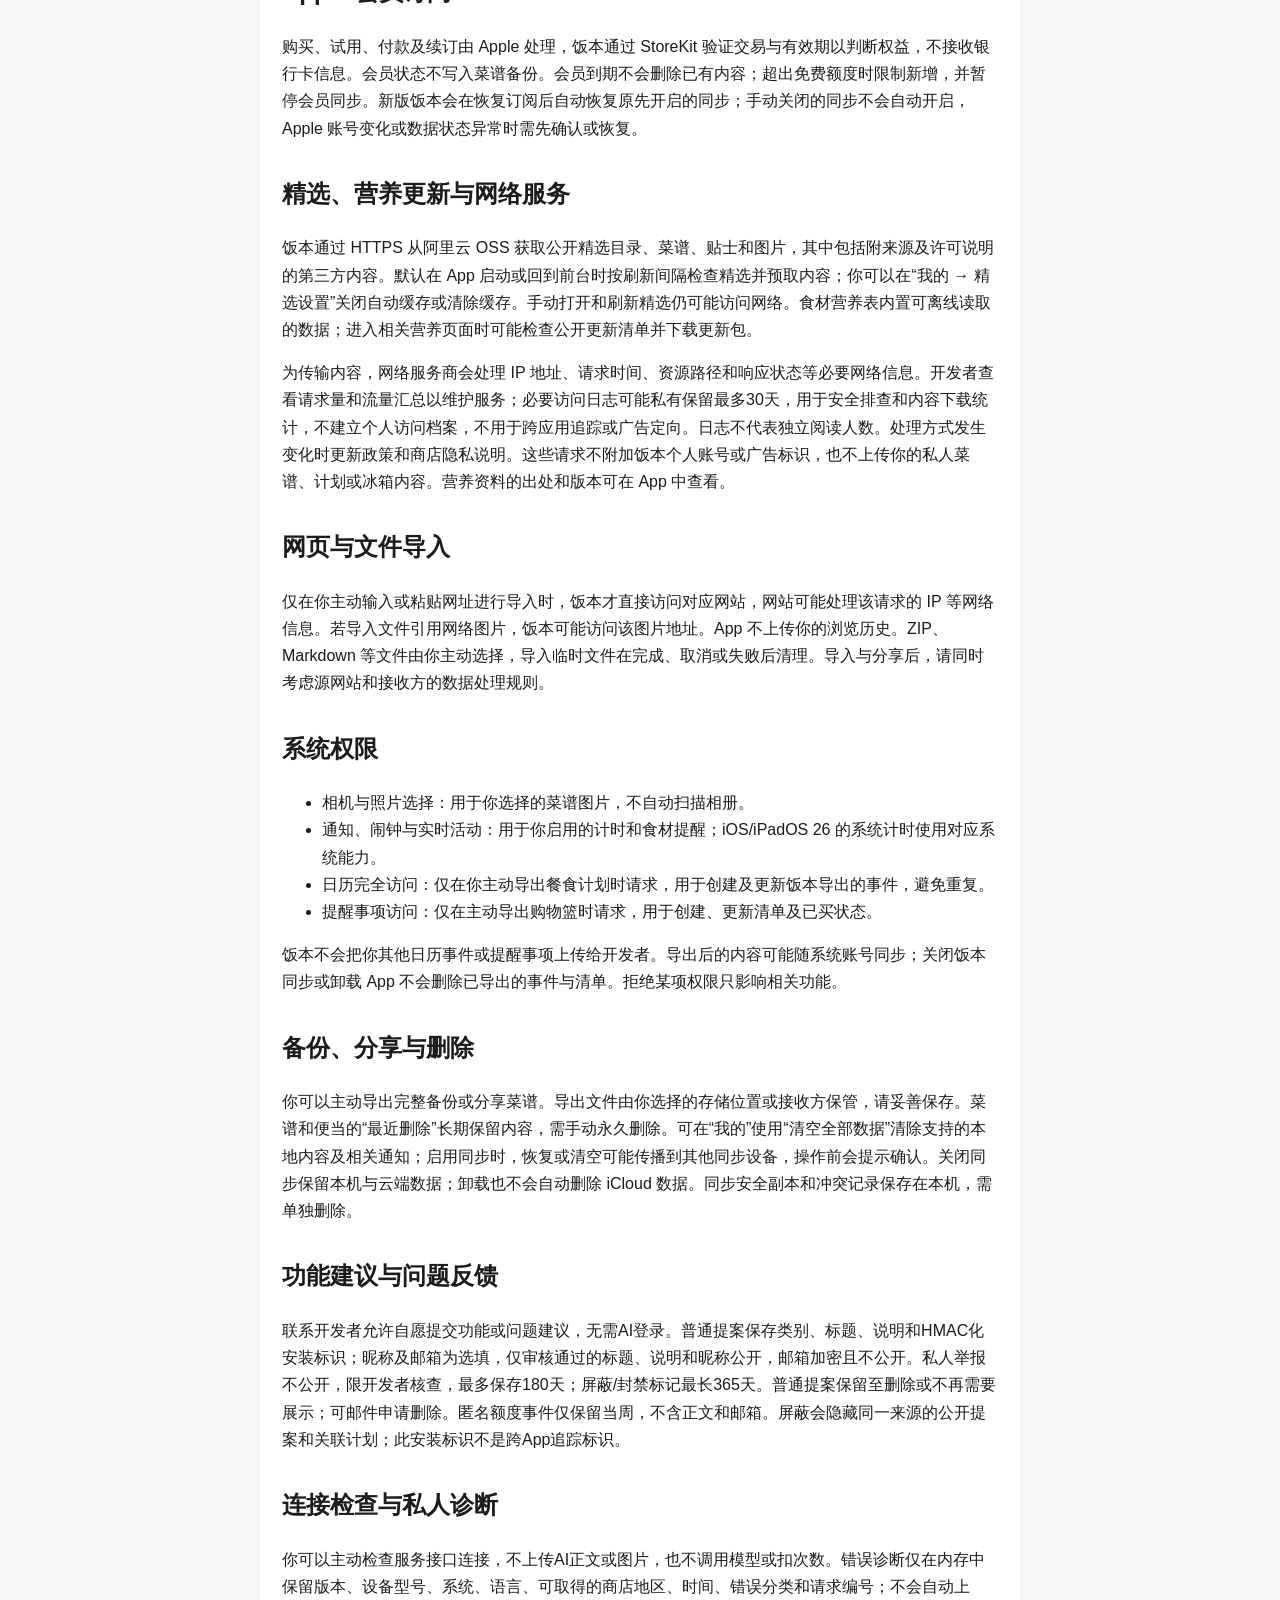
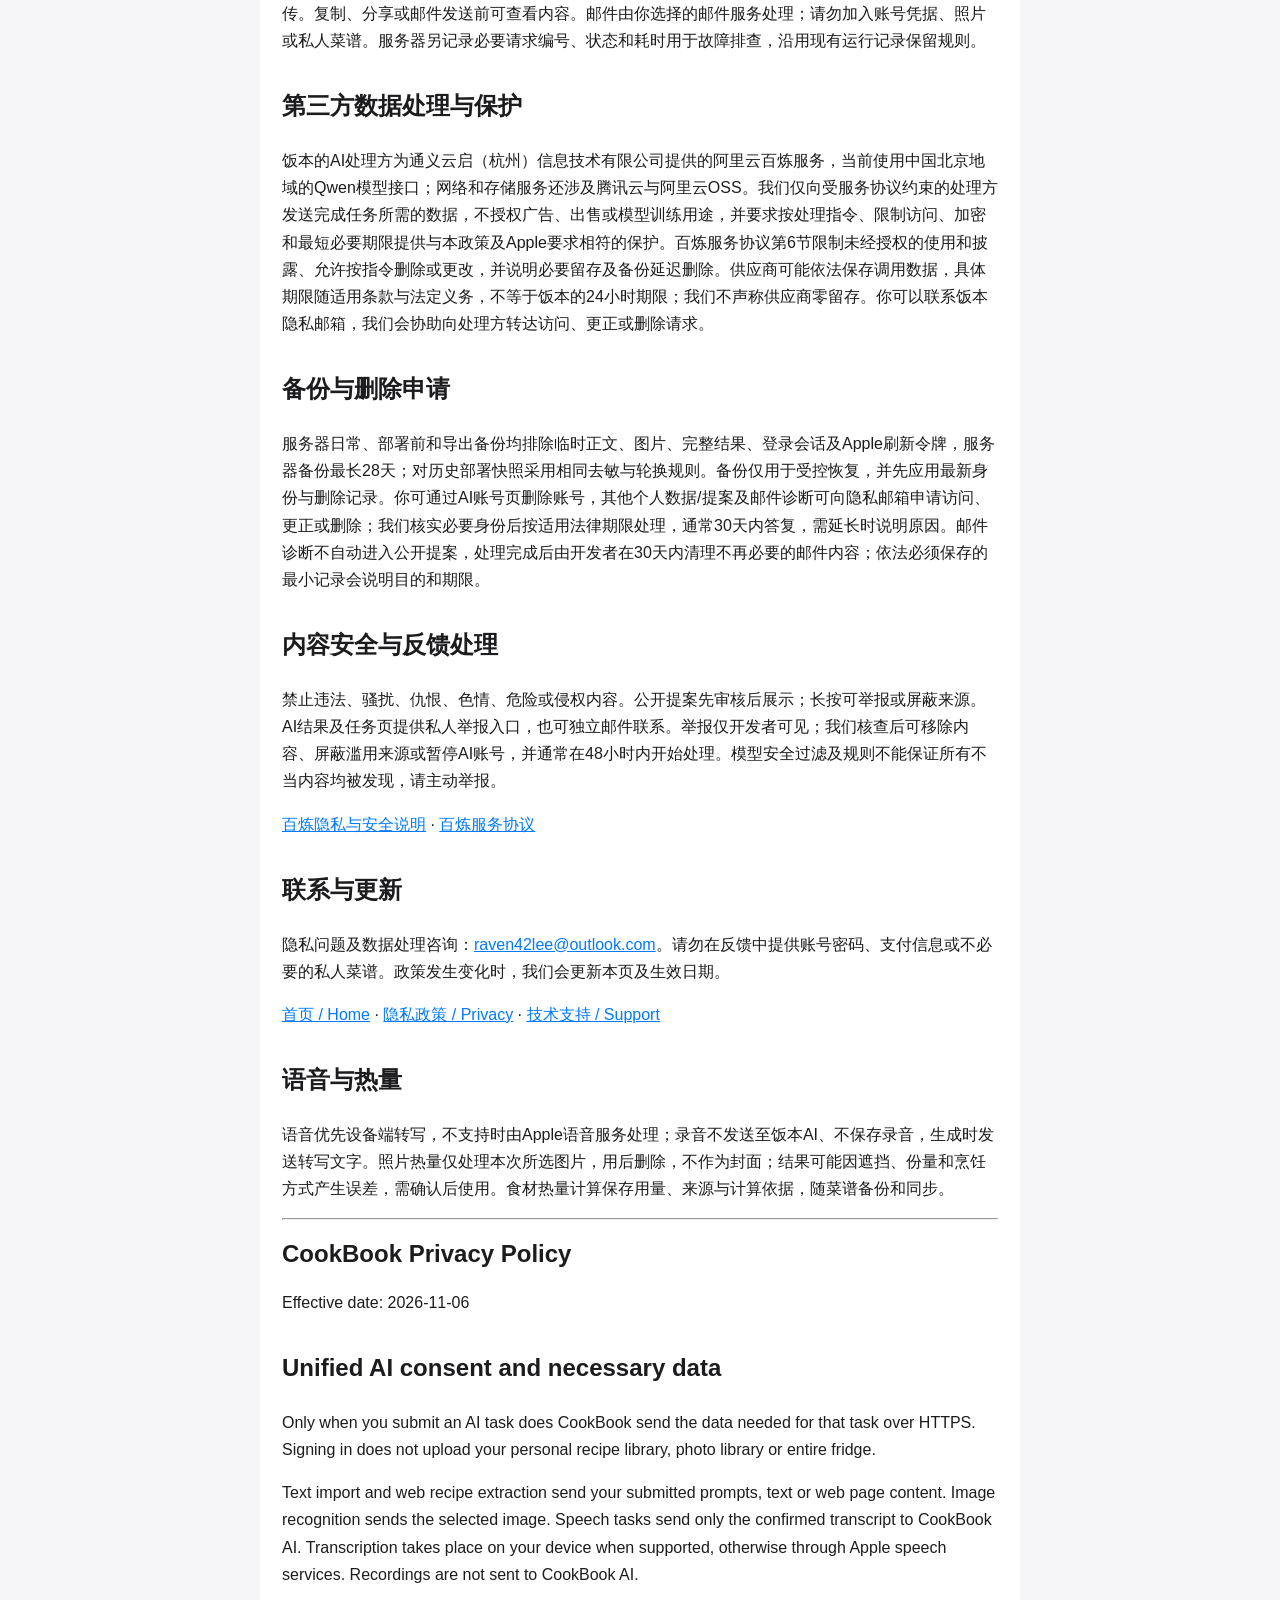
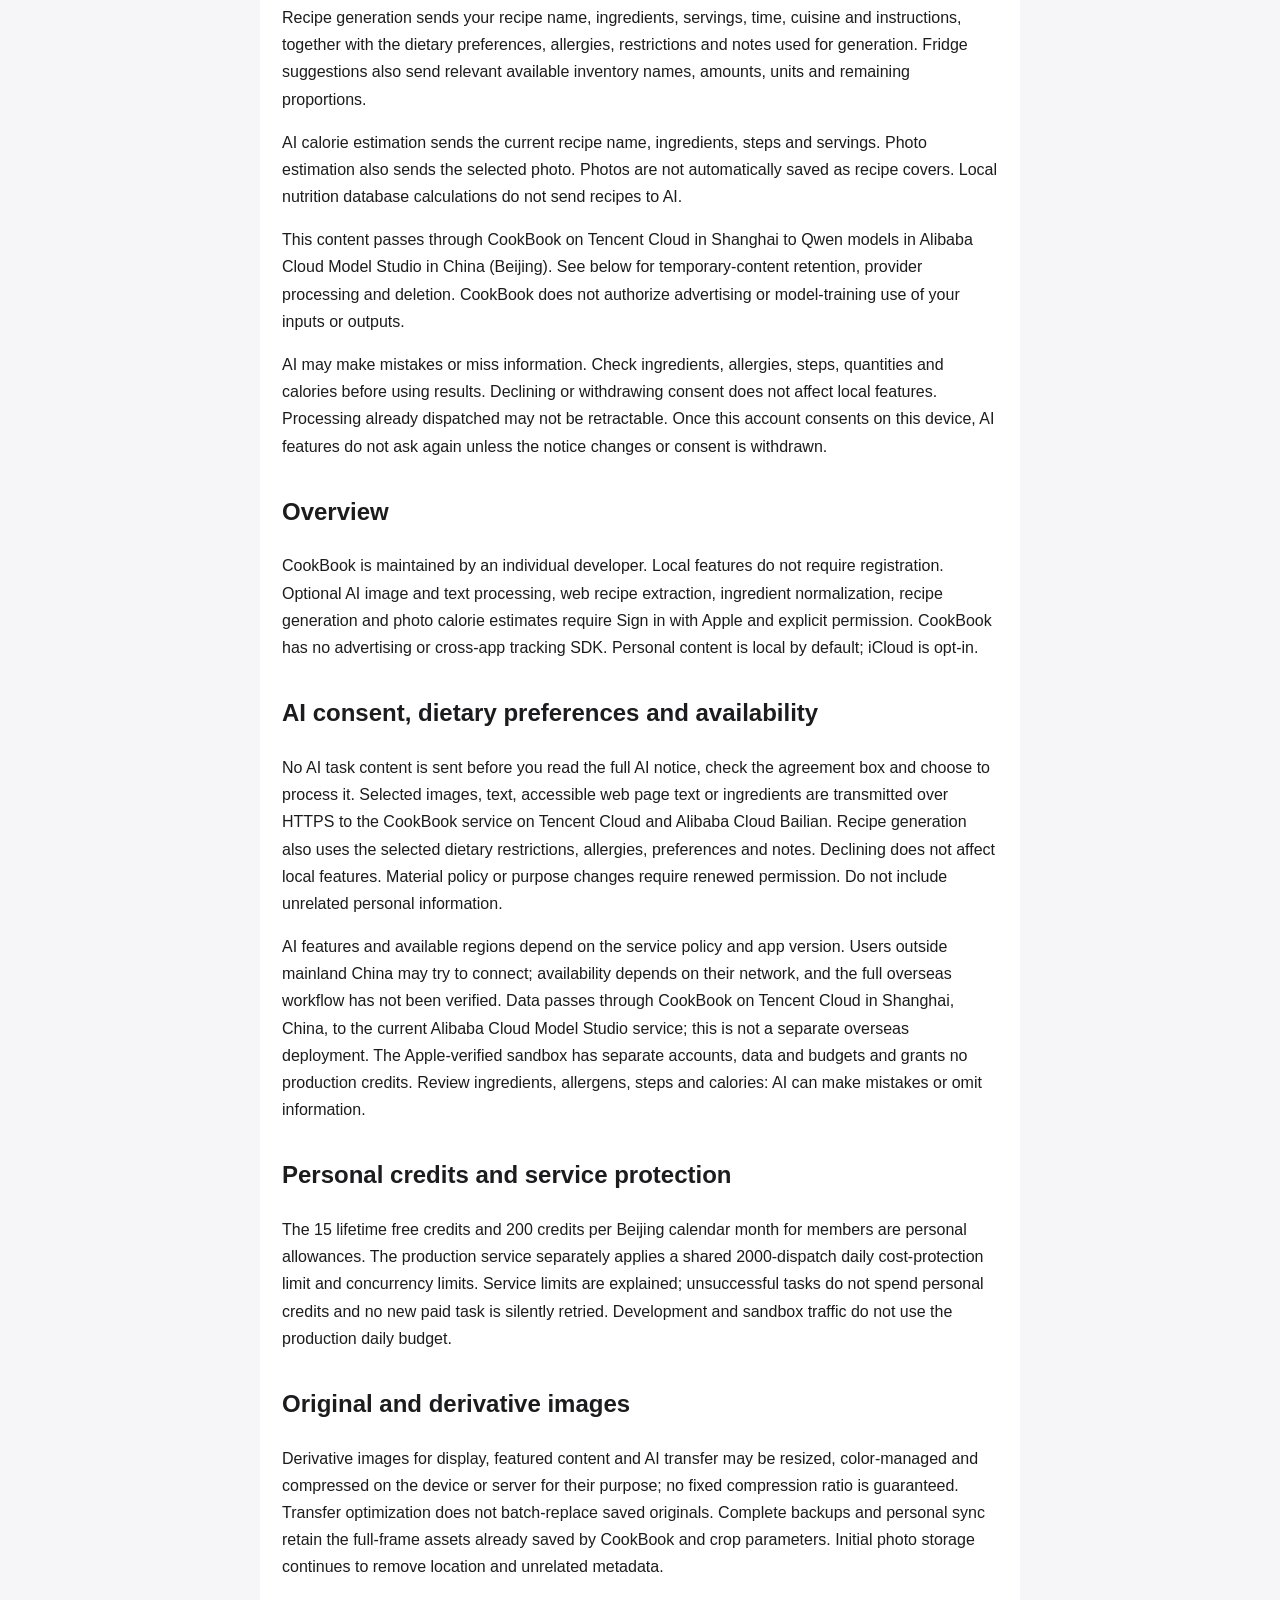
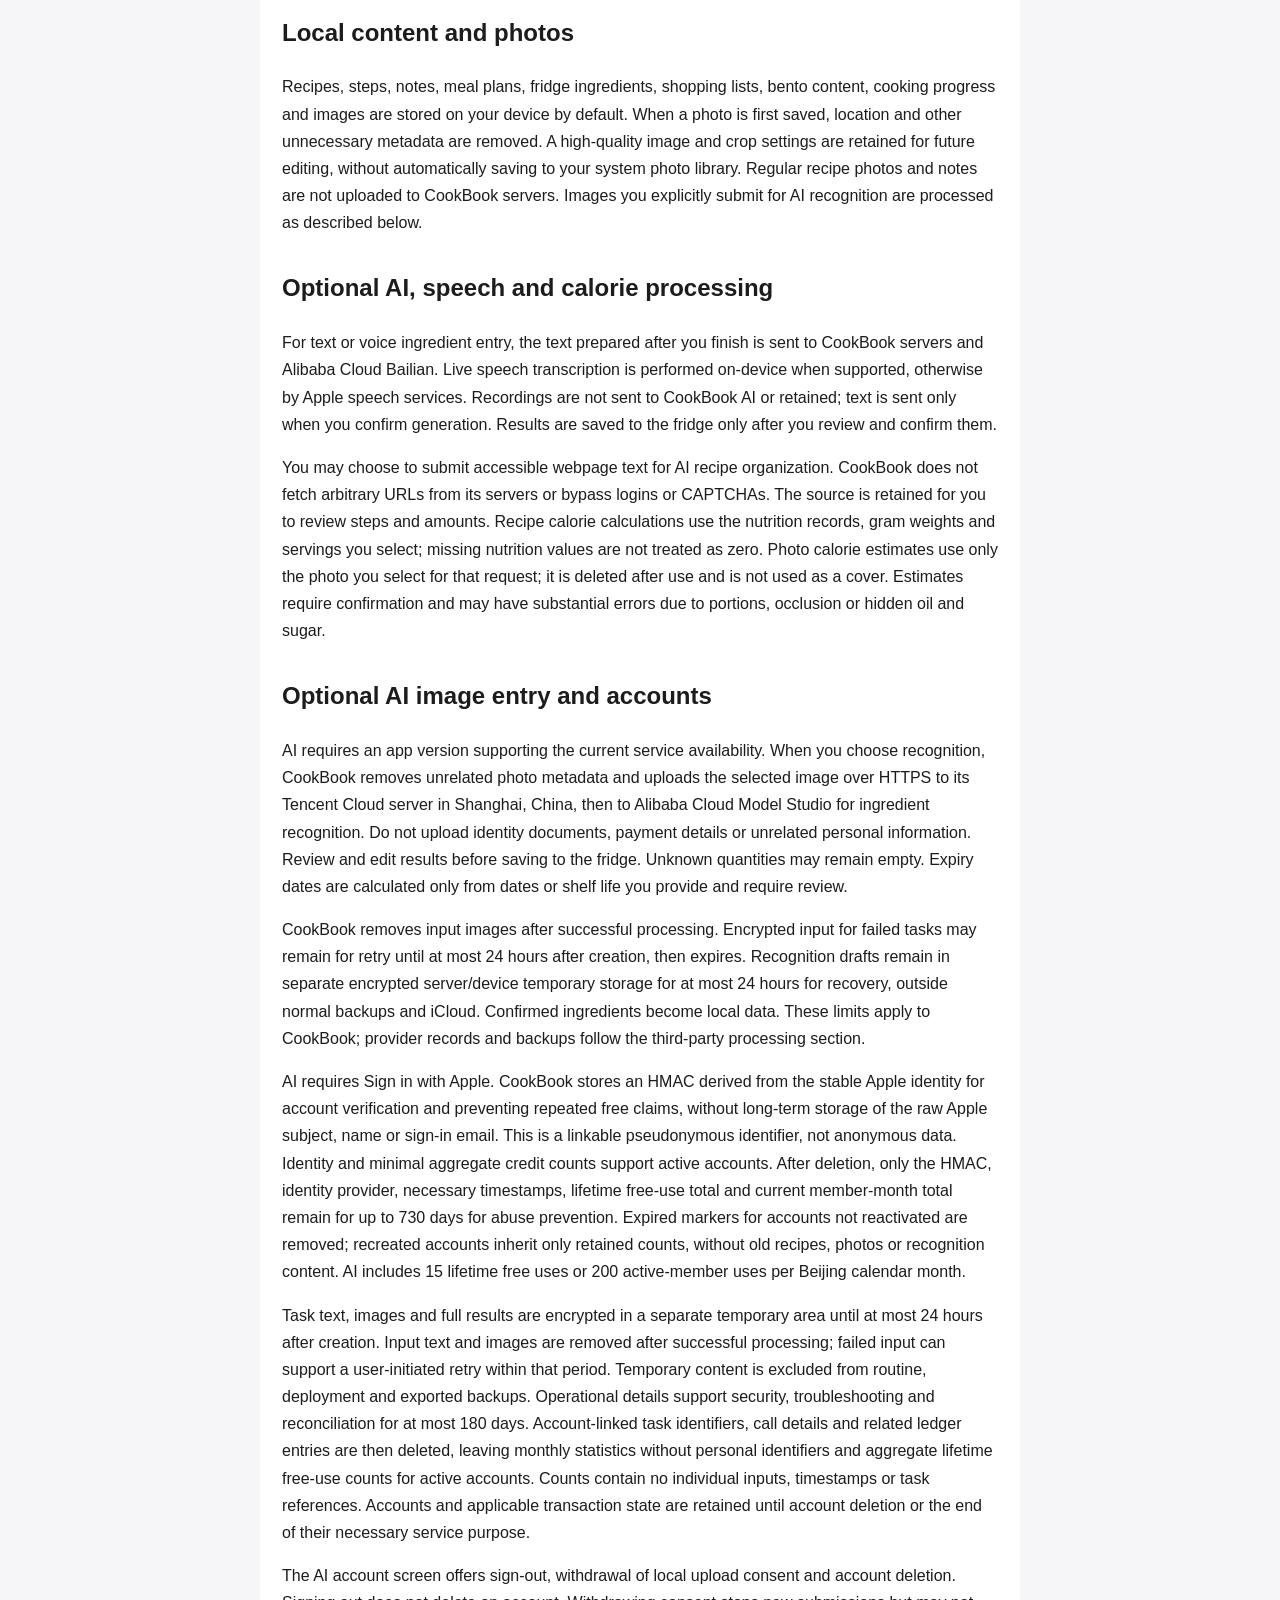
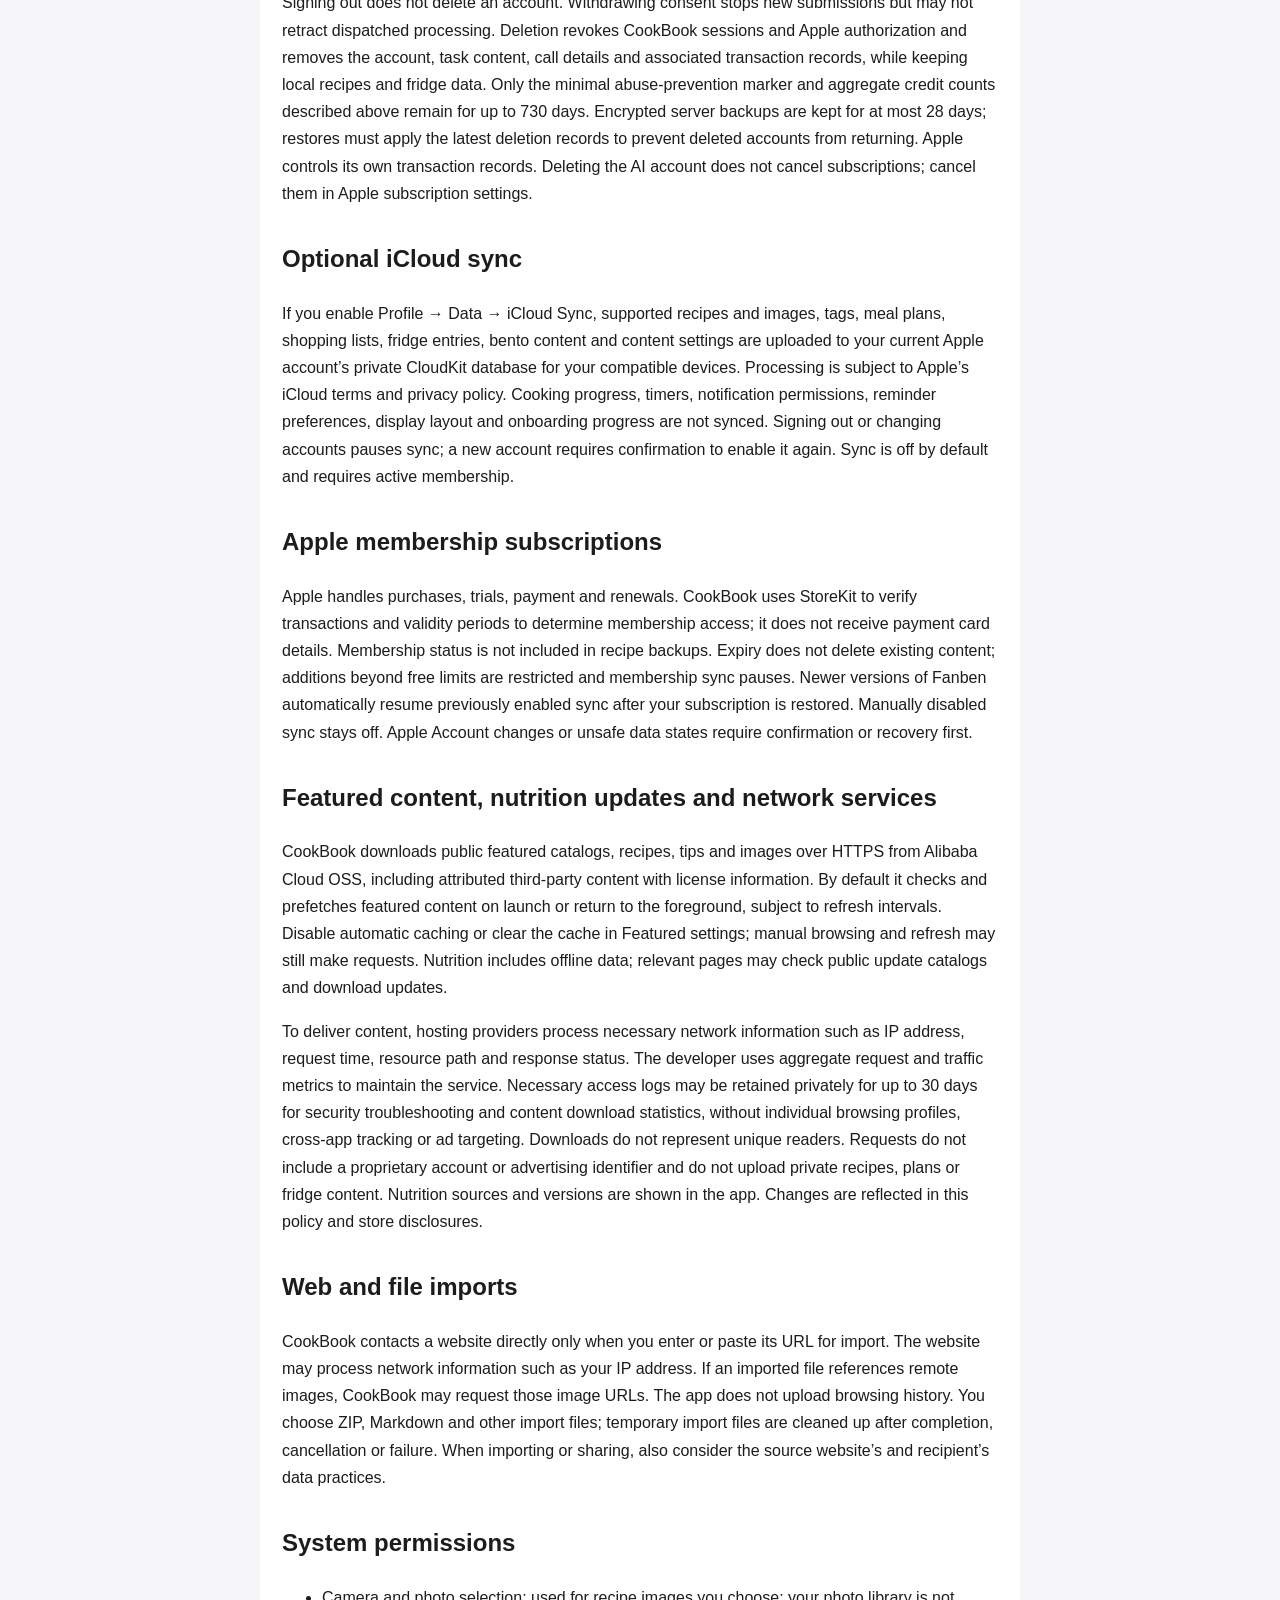
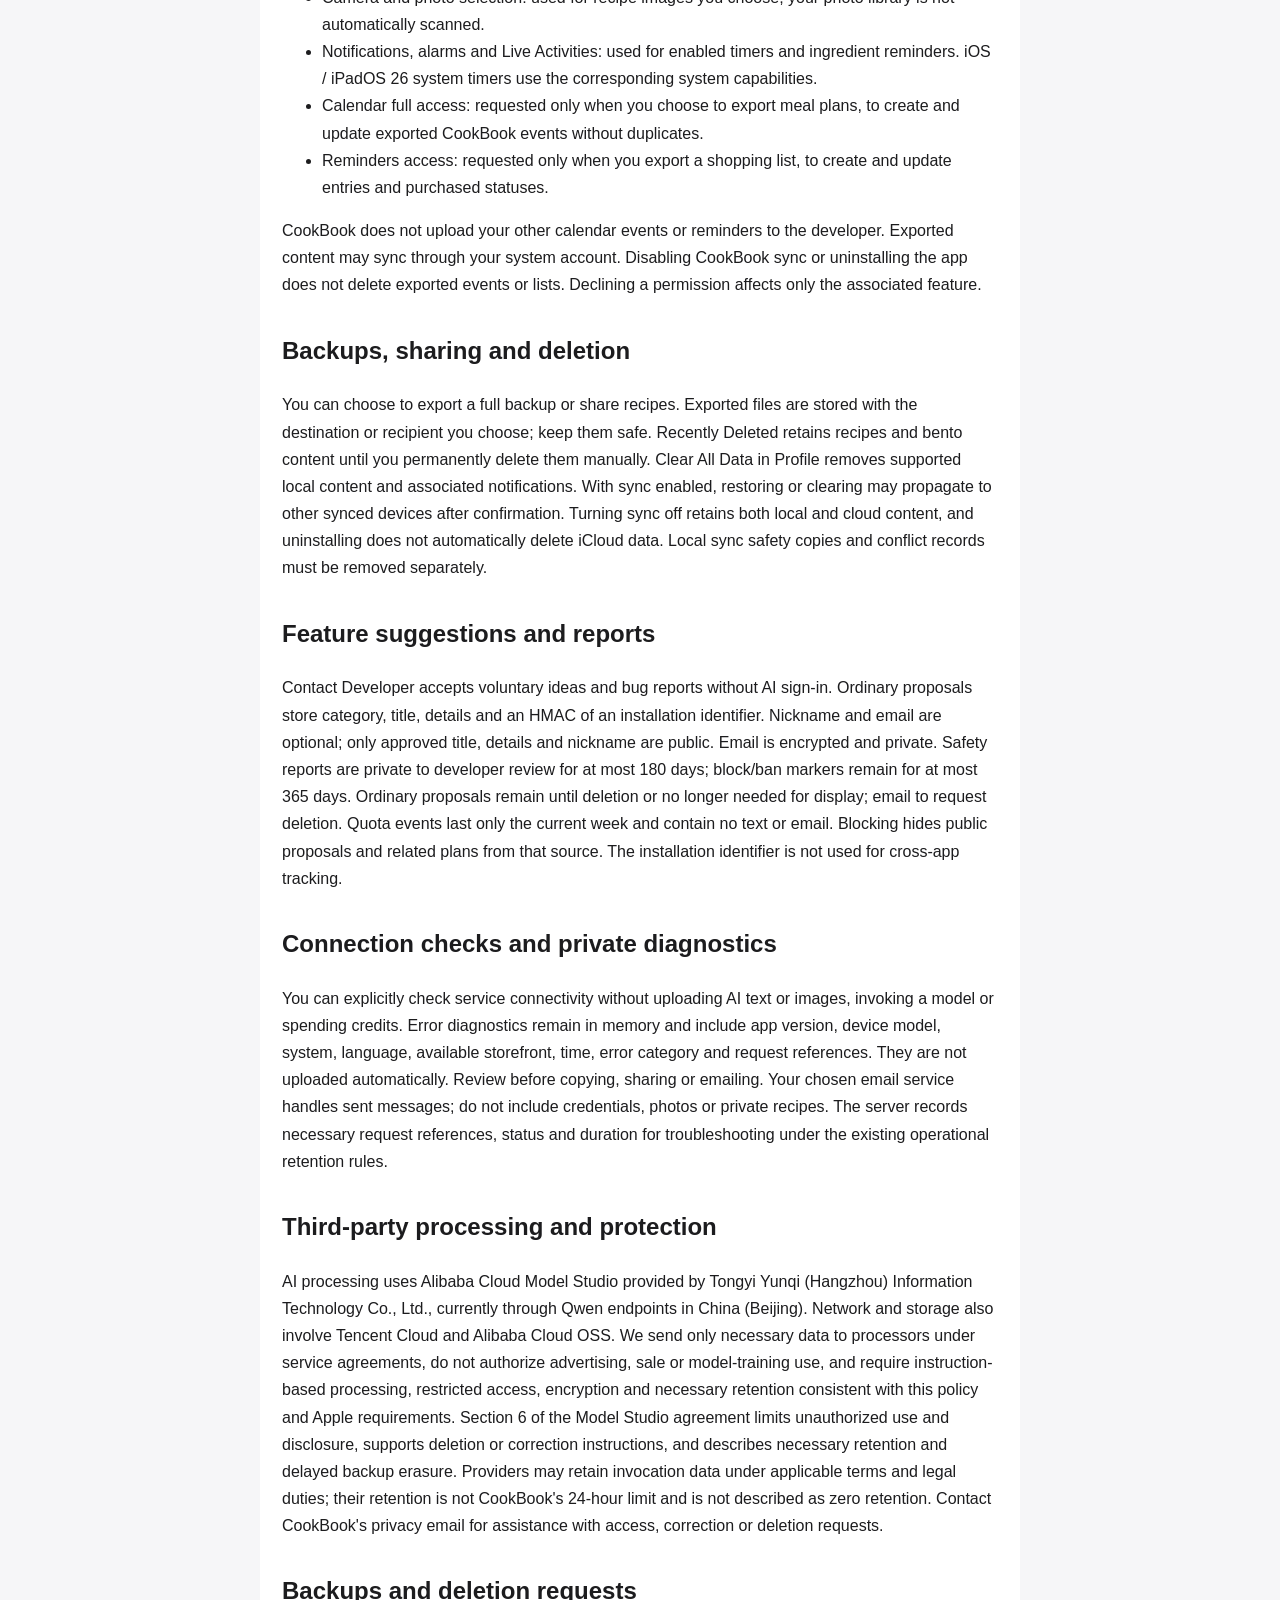
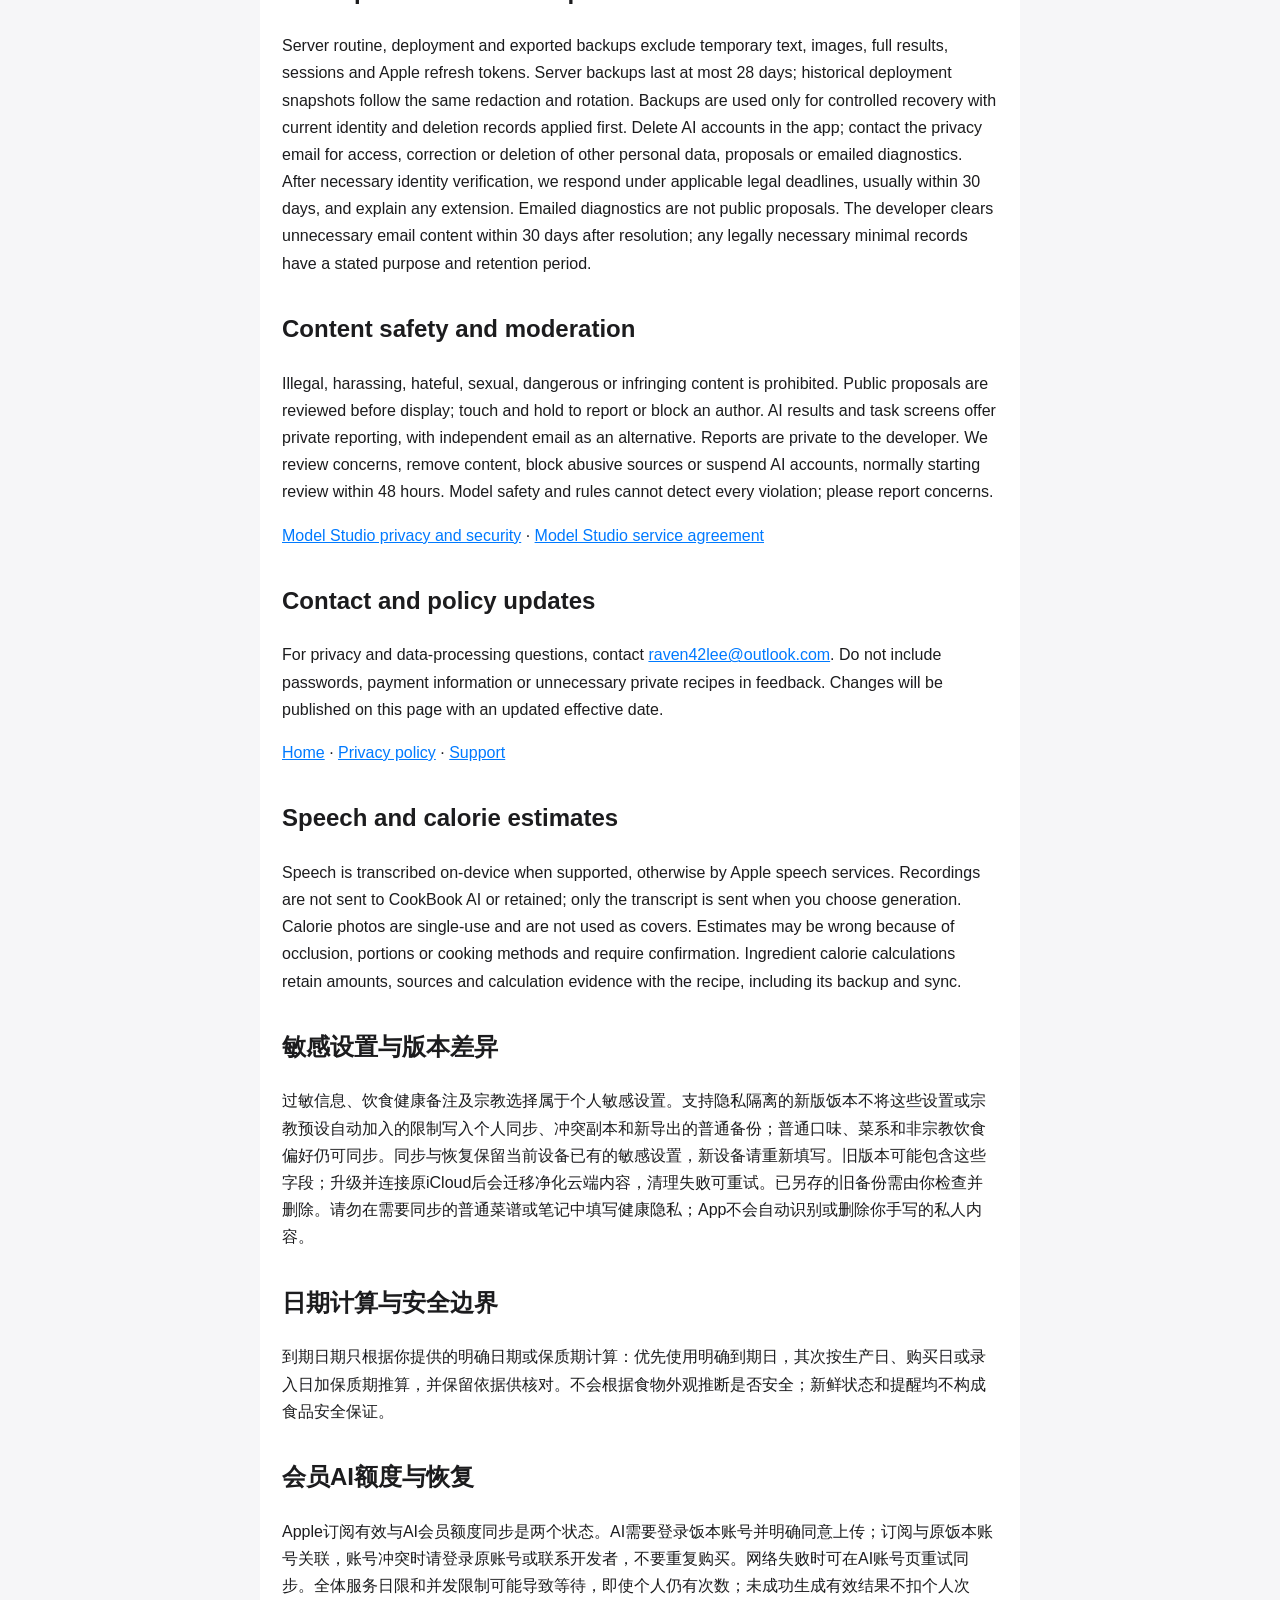
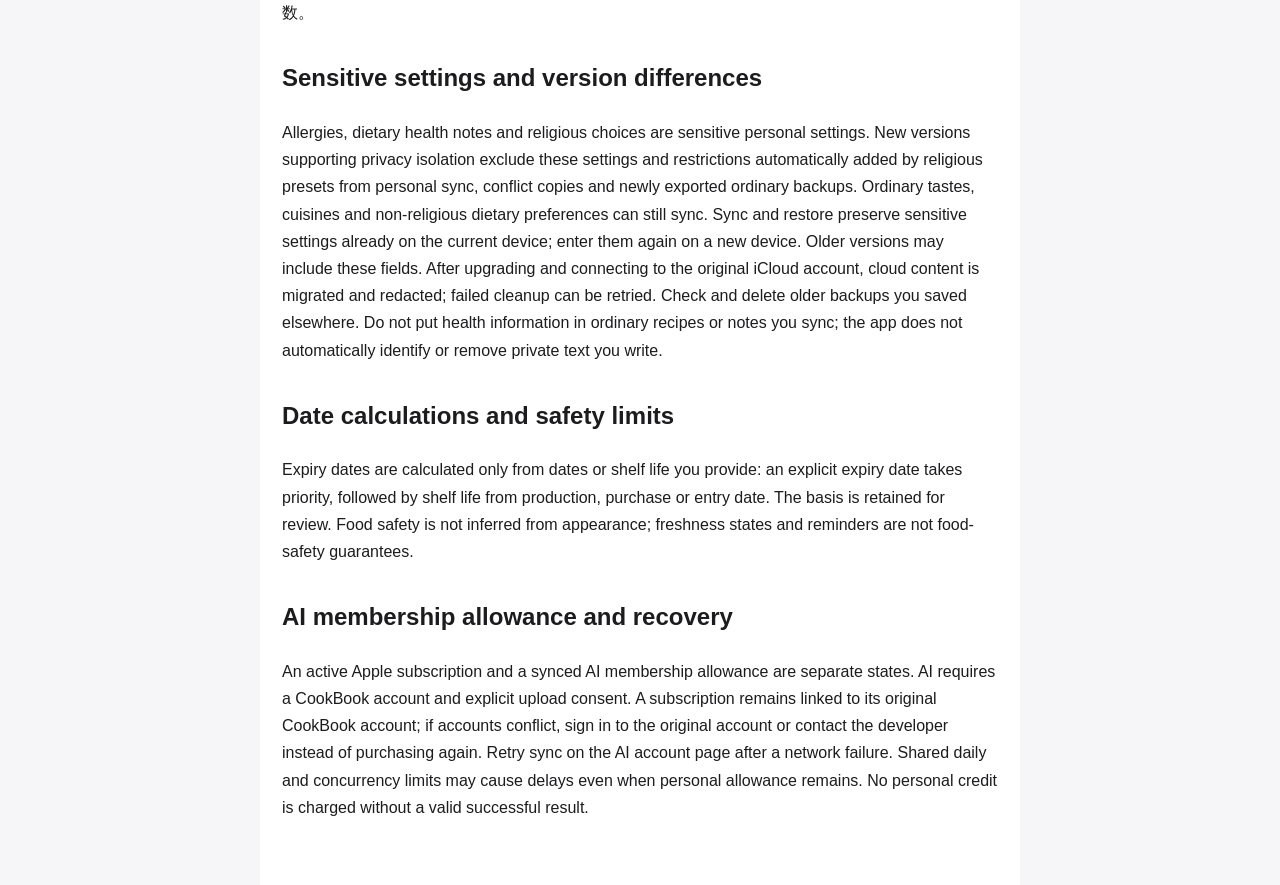
==== commit 1a2619ff: "同步隐私隔离说明与服务容量限制" ====
--- a/docs/privacy.html
+++ b/docs/privacy.html
@@ -1,26 +1,26 @@
 <!doctype html>
-<html lang="zh-CN"><head><meta charset="utf-8"><meta name="viewport" content="width=device-width,initial-scale=1"><title>饭本 / CookBook privacy</title><link rel="stylesheet" href="style.css"></head><body><main><p><a href="#english">English</a> · <a href="https://cookbookapp.top/privacy.html">饭本官网最新页面</a></p><h1>饭本隐私政策 / CookBook Privacy Policy</h1><p>生效日期 / Effective date: 2026-10-29</p>
+<html lang="zh-CN"><head><meta charset="utf-8"><meta name="viewport" content="width=device-width,initial-scale=1"><title>饭本 / CookBook privacy</title><link rel="stylesheet" href="style.css"></head><body><main><p><a href="#english">English</a> · <a href="https://cookbookapp.top/privacy.html">饭本官网最新页面</a></p><h1>饭本隐私政策 / CookBook Privacy Policy</h1><p>生效日期 / Effective date: 2026-11-06</p>
 <h2>AI统一同意与必要数据</h2><p>仅在你主动提交AI任务时，饭本才会通过HTTPS发送完成该任务所需的数据。登录本身不会上传你的个人菜谱库、照片库或整个冰箱。</p><p>文字入库和网页整理会发送你提交的提示词、文字或网页正文；图片识别会发送本次所选图片。语音任务只向饭本AI发送确认的转写文字；转写优先在设备上进行，不支持时由Apple语音服务处理，录音不发送给饭本AI。</p><p>生成菜谱会发送你填写的菜名、食材、份数、时间、菜系和生成条件，以及实际使用的饮食偏好、过敏、忌口与补充备注；使用冰箱配菜时还会发送相关可用库存的名称、数量、单位和剩余比例。</p><p>AI热量计算会发送当前菜谱的名称、食材、步骤和份数；选择照片估算时还会发送本次所选照片。照片不会被自动保存为菜谱封面。本地食材数据库计算不向AI发送菜谱。</p><p>这些内容经饭本腾讯云上海服务器交由中国北京地域的阿里云百炼Qwen模型处理。临时任务内容的保存、供应商处理及删除规则见下文；饭本不授权将你的输入输出用于广告或模型训练。</p><p>AI可能出错或遗漏，请核对食材、过敏、步骤、数量和热量后再使用。拒绝或撤回同意不影响本地功能；已派发的处理无法保证撤回。本机当前账号同意后，各AI功能无需重复确认；说明更新或撤回后需要重新同意。</p><h2>概述</h2><p>饭本（CookBook）由个人开发者维护，是菜谱管理和餐食计划工具。本地功能不要求注册；可选AI图片、文字、网页整理、食材标准化、菜谱生成和照片热量需要Apple登录及明确许可。不集成广告或跨应用追踪SDK。个人内容默认保存在本地；iCloud由你主动开启。</p>
-<h2>AI上传许可、饮食偏好与地区</h2><p>在你阅读完整AI说明、勾选同意并主动点击处理前，饭本不发送该次AI内容。所选图片、文字、可访问网页正文或食材会经HTTPS发送至饭本腾讯云服务器及阿里云百炼。AI生成菜谱还会使用当前选择的忌口、过敏、喜好和补充备注。你可以拒绝，本地功能不受影响；用途或政策实质变化时会重新确认。不要提交与任务无关的个人资料。</p><p>支持全球连接的新版本允许海外用户尝试AI服务，实际可用性受所在网络影响，尚未完成海外手机登录、上传和AI生成的完整实测。旧版本可能仍限制中国大陆App Store。数据经中国上海的饭本腾讯云服务器发送至当前阿里云百炼服务；这不是海外独立部署。Apple验证的独立沙盒使用独立账户、数据和预算，不授予正式额度。AI可能错误或遗漏，需核对食材、过敏、步骤和热量。</p><h2>个人次数与服务保护限制</h2><p>免费累计15次及会员每北京时间自然月200次是个人额度；正式服务另有全体用户合计每日200次的成本保护上限和并发限制。达到服务限制时会提示，未成功生成有效结果不扣个人次数，不会自动新建收费请求。开发和沙盒不占正式每日保护量。</p><h2>原图与派生图片</h2><p>用于显示、精选内容和AI传输的派生图片可能在设备或服务端按用途缩小、转为兼容色彩空间及压缩；不保证固定压缩比例。不会因传输优化批量替换已有原图。完整备份和个人同步保留饭本已保存的完整构图素材及裁切参数；首次保存继续移除定位等无关元数据。</p><h2>本地内容与照片</h2><p>菜谱、步骤、笔记、计划、冰箱食材、购物篮、便当、烹饪进度及图片默认保存在饭本的设备存储中。照片首次保存时移除定位等无关元数据，保留供重新裁切使用的高质量图片与裁切参数，不自动写入系统相册。普通菜谱照片和笔记不上传至饭本服务器；你主动提交的 AI 识别图片按下方说明处理。</p>
-<h2>可选 AI、语音与热量处理</h2><p>文字或语音录入冰箱时，停止后整理的文字会发送至饭本服务器和阿里云百炼。语音实时转写由设备支持时优先在设备端完成，否则由Apple语音服务转写；录音不发给饭本AI、不保存录音，只有你确认生成时发送文字。结果需核对并确认后才写入冰箱。</p><p>你可主动把可访问网页正文交给AI整理为菜谱；饭本不在服务器任意抓取URL，不绕过登录或验证码，保留来源并由你检查步骤和用量。菜谱热量计算使用你选择的营养记录、克重和份数，缺失营养值不会按零处理。照片热量只处理你在菜谱热量入口选取的本次照片，用后删除，不作为封面；估算需你确认，照片、遮挡和隐藏油糖会造成较大误差。</p><h2>可选 AI 图片入库与账户</h2><p>AI需要使用支持当前服务范围的App版本。你点击识别后，饭本将去除无关照片元数据并通过 HTTPS 上传所选图片至腾讯云上海服务器，再发送至阿里云百炼进行食材识别。请勿上传身份证件、付款信息或无关个人信息。AI 结果可能有误，须由你编辑确认后才保存至冰箱。未知数量可以留空，不自动推断到期日。</p><p>成功处理后饭本删除输入图片；失败任务的加密输入可为重试保留至创建后最多24小时，过期清除。识别结果草稿在服务器和设备独立加密临时区最多保留24小时，供断线恢复，不进入普通备份或iCloud。确认保存的食材成为本地业务数据。该期限仅适用于饭本，百炼的必要记录及备份规则另见第三方处理章节。</p><p>AI需要使用Apple登录。为验证账号及防止重复领取，饭本保存由Apple稳定身份计算的HMAC标识，不长期保存Apple明文subject、姓名或登录邮箱。HMAC是可关联的假名标识，不是匿名数据。账号有效期间，身份及最小合计额度计数用于提供服务；删除账号后仅保留HMAC、身份提供方、必要时间及免费已用合计、本月会员已用合计，最长730天用于反滥用。到期清理未重新启用账号的该标记；账号重建时仅继承尚在保留期内的额度，不保存历史菜谱、照片或识别正文。免费累计15次、有效会员每北京时间自然月200次。</p><p>任务正文、图片和完整结果加密保存在独立临时区，最多至任务创建后24小时；成功处理后输入正文和图片立即移除，失败输入可在该期限内用于你主动重试。临时内容不进入例行、部署前或导出备份。运行明细用于安全、排错及核对，最多180天；到期删除账号关联的任务编号、调用明细及关联账本，仅保留不含个人标识的月度统计及仍有效账号的免费已用合计数。合计数不包含单次输入、时间或任务编号。账号和有效交易状态保留至账号删除或服务所需期限结束。</p><p>在AI账号页可退出、撤回本机上传许可或删除AI账户。退出不等于删除；撤回后不提交新任务，已派发的处理无法保证撤回。删除会撤销饭本会话和Apple授权、移除账号、任务内容、调用明细和关联交易记录，本地菜谱及冰箱不变。仅保留上述最长730天的最小反滥用标记及合计额度。服务器加密备份最多保留28天，到期移除；旧备份恢复前必须应用最新删除记录，避免已删除账户复活。Apple自身交易记录由Apple处理；删除饭本AI账户不会取消订阅，请到Apple订阅管理取消。</p>
+<h2>AI上传许可、饮食偏好与地区</h2><p>在你阅读完整AI说明、勾选同意并主动点击处理前，饭本不发送该次AI内容。所选图片、文字、可访问网页正文或食材会经HTTPS发送至饭本腾讯云服务器及阿里云百炼。AI生成菜谱还会使用当前选择的忌口、过敏、喜好和补充备注。你可以拒绝，本地功能不受影响；用途或政策实质变化时会重新确认。不要提交与任务无关的个人资料。</p><p>AI功能及可用地区以服务策略和当前版本为准。海外用户可尝试连接，实际可用性受所在网络影响，且海外完整流程尚未验证。数据经中国上海的饭本腾讯云服务器发送至当前阿里云百炼服务；这不是海外独立部署。Apple验证的独立沙盒使用独立账户、数据和预算，不授予正式额度。AI可能错误或遗漏，需核对食材、过敏、步骤和热量。</p><h2>个人次数与服务保护限制</h2><p>免费累计15次及会员每北京时间自然月200次是个人额度；正式服务另有全体用户合计每日2000次的成本保护上限和并发限制。达到服务限制时会提示，未成功生成有效结果不扣个人次数，不会自动新建收费请求。开发和沙盒不占正式每日保护量。</p><h2>原图与派生图片</h2><p>用于显示、精选内容和AI传输的派生图片可能在设备或服务端按用途缩小、转为兼容色彩空间及压缩；不保证固定压缩比例。不会因传输优化批量替换已有原图。完整备份和个人同步保留饭本已保存的完整构图素材及裁切参数；首次保存继续移除定位等无关元数据。</p><h2>本地内容与照片</h2><p>菜谱、步骤、笔记、计划、冰箱食材、购物篮、便当、烹饪进度及图片默认保存在饭本的设备存储中。照片首次保存时移除定位等无关元数据，保留供重新裁切使用的高质量图片与裁切参数，不自动写入系统相册。普通菜谱照片和笔记不上传至饭本服务器；你主动提交的 AI 识别图片按下方说明处理。</p>
+<h2>可选 AI、语音与热量处理</h2><p>文字或语音录入冰箱时，停止后整理的文字会发送至饭本服务器和阿里云百炼。语音实时转写由设备支持时优先在设备端完成，否则由Apple语音服务转写；录音不发给饭本AI、不保存录音，只有你确认生成时发送文字。结果需核对并确认后才写入冰箱。</p><p>你可主动把可访问网页正文交给AI整理为菜谱；饭本不在服务器任意抓取URL，不绕过登录或验证码，保留来源并由你检查步骤和用量。菜谱热量计算使用你选择的营养记录、克重和份数，缺失营养值不会按零处理。照片热量只处理你在菜谱热量入口选取的本次照片，用后删除，不作为封面；估算需你确认，照片、遮挡和隐藏油糖会造成较大误差。</p><h2>可选 AI 图片入库与账户</h2><p>AI需要使用支持当前服务范围的App版本。你点击识别后，饭本将去除无关照片元数据并通过 HTTPS 上传所选图片至腾讯云上海服务器，再发送至阿里云百炼进行食材识别。请勿上传身份证件、付款信息或无关个人信息。AI 结果可能有误，须由你编辑确认后才保存至冰箱。未知数量可以留空，仅按你提供的日期或保质期计算到期日并供核对。</p><p>成功处理后饭本删除输入图片；失败任务的加密输入可为重试保留至创建后最多24小时，过期清除。识别结果草稿在服务器和设备独立加密临时区最多保留24小时，供断线恢复，不进入普通备份或iCloud。确认保存的食材成为本地业务数据。该期限仅适用于饭本，百炼的必要记录及备份规则另见第三方处理章节。</p><p>AI需要使用Apple登录。为验证账号及防止重复领取，饭本保存由Apple稳定身份计算的HMAC标识，不长期保存Apple明文subject、姓名或登录邮箱。HMAC是可关联的假名标识，不是匿名数据。账号有效期间，身份及最小合计额度计数用于提供服务；删除账号后仅保留HMAC、身份提供方、必要时间及免费已用合计、本月会员已用合计，最长730天用于反滥用。到期清理未重新启用账号的该标记；账号重建时仅继承尚在保留期内的额度，不保存历史菜谱、照片或识别正文。免费累计15次、有效会员每北京时间自然月200次。</p><p>任务正文、图片和完整结果加密保存在独立临时区，最多至任务创建后24小时；成功处理后输入正文和图片立即移除，失败输入可在该期限内用于你主动重试。临时内容不进入例行、部署前或导出备份。运行明细用于安全、排错及核对，最多180天；到期删除账号关联的任务编号、调用明细及关联账本，仅保留不含个人标识的月度统计及仍有效账号的免费已用合计数。合计数不包含单次输入、时间或任务编号。账号和有效交易状态保留至账号删除或服务所需期限结束。</p><p>在AI账号页可退出、撤回本机上传许可或删除AI账户。退出不等于删除；撤回后不提交新任务，已派发的处理无法保证撤回。删除会撤销饭本会话和Apple授权、移除账号、任务内容、调用明细和关联交易记录，本地菜谱及冰箱不变。仅保留上述最长730天的最小反滥用标记及合计额度。服务器加密备份最多保留28天，到期移除；旧备份恢复前必须应用最新删除记录，避免已删除账户复活。Apple自身交易记录由Apple处理；删除饭本AI账户不会取消订阅，请到Apple订阅管理取消。</p>
 <h2>可选 iCloud 同步</h2><p>在“我的 → 数据 → iCloud 同步”主动开启后，支持同步的菜谱与图片、标签、计划、购物篮、冰箱、便当及内容设置会上传至当前 Apple 账号的 CloudKit 私人数据库，供你自己的兼容设备使用。处理受 Apple 的 iCloud 服务条款和隐私政策约束。做菜进度、计时器、通知权限、提醒偏好、显示布局和首次引导进度不参与同步。退出或更换账号会暂停同步，新账号需重新确认开启。同步默认关闭，需有效会员权益。</p>
-<h2>Apple 会员订阅</h2><p>购买、试用、付款及续订由 Apple 处理，饭本通过 StoreKit 验证交易与有效期以判断权益，不接收银行卡信息。会员状态不写入菜谱备份。会员到期不会删除已有内容；超出免费额度时限制新增，并暂停会员同步。恢复订阅后请主动重新开启同步。</p>
+<h2>Apple 会员订阅</h2><p>购买、试用、付款及续订由 Apple 处理，饭本通过 StoreKit 验证交易与有效期以判断权益，不接收银行卡信息。会员状态不写入菜谱备份。会员到期不会删除已有内容；超出免费额度时限制新增，并暂停会员同步。新版饭本会在恢复订阅后自动恢复原先开启的同步；手动关闭的同步不会自动开启，Apple 账号变化或数据状态异常时需先确认或恢复。</p>
 <h2>精选、营养更新与网络服务</h2><p>饭本通过 HTTPS 从阿里云 OSS 获取公开精选目录、菜谱、贴士和图片，其中包括附来源及许可说明的第三方内容。默认在 App 启动或回到前台时按刷新间隔检查精选并预取内容；你可以在“我的 → 精选设置”关闭自动缓存或清除缓存。手动打开和刷新精选仍可能访问网络。食材营养表内置可离线读取的数据；进入相关营养页面时可能检查公开更新清单并下载更新包。</p><p>为传输内容，网络服务商会处理 IP 地址、请求时间、资源路径和响应状态等必要网络信息。开发者查看请求量和流量汇总以维护服务；必要访问日志可能私有保留最多30天，用于安全排查和内容下载统计，不建立个人访问档案，不用于跨应用追踪或广告定向。日志不代表独立阅读人数。处理方式发生变化时更新政策和商店隐私说明。这些请求不附加饭本个人账号或广告标识，也不上传你的私人菜谱、计划或冰箱内容。营养资料的出处和版本可在 App 中查看。</p>
 <h2>网页与文件导入</h2><p>仅在你主动输入或粘贴网址进行导入时，饭本才直接访问对应网站，网站可能处理该请求的 IP 等网络信息。若导入文件引用网络图片，饭本可能访问该图片地址。App 不上传你的浏览历史。ZIP、Markdown 等文件由你主动选择，导入临时文件在完成、取消或失败后清理。导入与分享后，请同时考虑源网站和接收方的数据处理规则。</p>
 <h2>系统权限</h2><ul><li>相机与照片选择：用于你选择的菜谱图片，不自动扫描相册。</li><li>通知、闹钟与实时活动：用于你启用的计时和食材提醒；iOS/iPadOS 26 的系统计时使用对应系统能力。</li><li>日历完全访问：仅在你主动导出餐食计划时请求，用于创建及更新饭本导出的事件，避免重复。</li><li>提醒事项访问：仅在主动导出购物篮时请求，用于创建、更新清单及已买状态。</li></ul><p>饭本不会把你其他日历事件或提醒事项上传给开发者。导出后的内容可能随系统账号同步；关闭饭本同步或卸载 App 不会删除已导出的事件与清单。拒绝某项权限只影响相关功能。</p>
 <h2>备份、分享与删除</h2><p>你可以主动导出完整备份或分享菜谱。导出文件由你选择的存储位置或接收方保管，请妥善保存。菜谱和便当的“最近删除”长期保留内容，需手动永久删除。可在“我的”使用“清空全部数据”清除支持的本地内容及相关通知；启用同步时，恢复或清空可能传播到其他同步设备，操作前会提示确认。关闭同步保留本机与云端数据；卸载也不会自动删除 iCloud 数据。同步安全副本和冲突记录保存在本机，需单独删除。</p>
 <h2>功能建议与问题反馈</h2><p>联系开发者允许自愿提交功能或问题建议，无需AI登录。普通提案保存类别、标题、说明和HMAC化安装标识；昵称及邮箱为选填，仅审核通过的标题、说明和昵称公开，邮箱加密且不公开。私人举报不公开，限开发者核查，最多保存180天；屏蔽/封禁标记最长365天。普通提案保留至删除或不再需要展示；可邮件申请删除。匿名额度事件仅保留当周，不含正文和邮箱。屏蔽会隐藏同一来源的公开提案和关联计划；此安装标识不是跨App追踪标识。</p>
 <h2>连接检查与私人诊断</h2><p>你可以主动检查服务接口连接，不上传AI正文或图片，也不调用模型或扣次数。错误诊断仅在内存中保留版本、设备型号、系统、语言、可取得的商店地区、时间、错误分类和请求编号；不会自动上传。复制、分享或邮件发送前可查看内容。邮件由你选择的邮件服务处理；请勿加入账号凭据、照片或私人菜谱。服务器另记录必要请求编号、状态和耗时用于故障排查，沿用现有运行记录保留规则。</p><h2>第三方数据处理与保护</h2><p>饭本的AI处理方为通义云启（杭州）信息技术有限公司提供的阿里云百炼服务，当前使用中国北京地域的Qwen模型接口；网络和存储服务还涉及腾讯云与阿里云OSS。我们仅向受服务协议约束的处理方发送完成任务所需的数据，不授权广告、出售或模型训练用途，并要求按处理指令、限制访问、加密和最短必要期限提供与本政策及Apple要求相符的保护。百炼服务协议第6节限制未经授权的使用和披露、允许按指令删除或更改，并说明必要留存及备份延迟删除。供应商可能依法保存调用数据，具体期限随适用条款与法定义务，不等于饭本的24小时期限；我们不声称供应商零留存。你可以联系饭本隐私邮箱，我们会协助向处理方转达访问、更正或删除请求。</p><h2>备份与删除申请</h2><p>服务器日常、部署前和导出备份均排除临时正文、图片、完整结果、登录会话及Apple刷新令牌，服务器备份最长28天；对历史部署快照采用相同去敏与轮换规则。备份仅用于受控恢复，并先应用最新身份与删除记录。你可通过AI账号页删除账号，其他个人数据/提案及邮件诊断可向隐私邮箱申请访问、更正或删除；我们核实必要身份后按适用法律期限处理，通常30天内答复，需延长时说明原因。邮件诊断不自动进入公开提案，处理完成后由开发者在30天内清理不再必要的邮件内容；依法必须保存的最小记录会说明目的和期限。</p><h2>内容安全与反馈处理</h2><p>禁止违法、骚扰、仇恨、色情、危险或侵权内容。公开提案先审核后展示；长按可举报或屏蔽来源。AI结果及任务页提供私人举报入口，也可独立邮件联系。举报仅开发者可见；我们核查后可移除内容、屏蔽滥用来源或暂停AI账号，并通常在48小时内开始处理。模型安全过滤及规则不能保证所有不当内容均被发现，请主动举报。</p><p><a href="https://help.aliyun.com/zh/model-studio/privacy-notice">百炼隐私与安全说明</a> · <a href="https://terms.alicdn.com/legal-agreement/terms/common_platform_service/20230728213935489/20230728213935489.html">百炼服务协议</a></p><h2>联系与更新</h2><p>隐私问题及数据处理咨询：<a href="mailto:raven42lee@outlook.com">raven42lee@outlook.com</a>。请勿在反馈中提供账号密码、支付信息或不必要的私人菜谱。政策发生变化时，我们会更新本页及生效日期。</p>
-<p><a href="https://cookbookapp.top/">首页 / Home</a> · <a href="https://cookbookapp.top/privacy.html">隐私政策 / Privacy</a> · <a href="https://cookbookapp.top/support.html">技术支持 / Support</a></p><h2>语音与热量</h2><p>语音优先设备端转写，不支持时由Apple语音服务处理；录音不发送至饭本AI、不保存录音，生成时发送转写文字。照片热量仅处理本次所选图片，用后删除，不作为封面；结果可能因遮挡、份量和烹饪方式产生误差，需确认后使用。食材热量计算保存用量、来源与计算依据，随菜谱备份和同步。</p><hr><section id="english" lang="en"><h1>CookBook Privacy Policy</h1><p>Effective date: 2026-10-29</p>
+<p><a href="https://cookbookapp.top/">首页 / Home</a> · <a href="https://cookbookapp.top/privacy.html">隐私政策 / Privacy</a> · <a href="https://cookbookapp.top/support.html">技术支持 / Support</a></p><h2>语音与热量</h2><p>语音优先设备端转写，不支持时由Apple语音服务处理；录音不发送至饭本AI、不保存录音，生成时发送转写文字。照片热量仅处理本次所选图片，用后删除，不作为封面；结果可能因遮挡、份量和烹饪方式产生误差，需确认后使用。食材热量计算保存用量、来源与计算依据，随菜谱备份和同步。</p><hr><section id="english" lang="en"><h1>CookBook Privacy Policy</h1><p>Effective date: 2026-11-06</p>
 <h2>Unified AI consent and necessary data</h2><p>Only when you submit an AI task does CookBook send the data needed for that task over HTTPS. Signing in does not upload your personal recipe library, photo library or entire fridge.</p><p>Text import and web recipe extraction send your submitted prompts, text or web page content. Image recognition sends the selected image. Speech tasks send only the confirmed transcript to CookBook AI. Transcription takes place on your device when supported, otherwise through Apple speech services. Recordings are not sent to CookBook AI.</p><p>Recipe generation sends your recipe name, ingredients, servings, time, cuisine and instructions, together with the dietary preferences, allergies, restrictions and notes used for generation. Fridge suggestions also send relevant available inventory names, amounts, units and remaining proportions.</p><p>AI calorie estimation sends the current recipe name, ingredients, steps and servings. Photo estimation also sends the selected photo. Photos are not automatically saved as recipe covers. Local nutrition database calculations do not send recipes to AI.</p><p>This content passes through CookBook on Tencent Cloud in Shanghai to Qwen models in Alibaba Cloud Model Studio in China (Beijing). See below for temporary-content retention, provider processing and deletion. CookBook does not authorize advertising or model-training use of your inputs or outputs.</p><p>AI may make mistakes or miss information. Check ingredients, allergies, steps, quantities and calories before using results. Declining or withdrawing consent does not affect local features. Processing already dispatched may not be retractable. Once this account consents on this device, AI features do not ask again unless the notice changes or consent is withdrawn.</p><h2>Overview</h2><p>CookBook is maintained by an individual developer. Local features do not require registration. Optional AI image and text processing, web recipe extraction, ingredient normalization, recipe generation and photo calorie estimates require Sign in with Apple and explicit permission. CookBook has no advertising or cross-app tracking SDK. Personal content is local by default; iCloud is opt-in.</p>
-<h2>AI consent, dietary preferences and availability</h2><p>No AI task content is sent before you read the full AI notice, check the agreement box and choose to process it. Selected images, text, accessible web page text or ingredients are transmitted over HTTPS to the CookBook service on Tencent Cloud and Alibaba Cloud Bailian. Recipe generation also uses the selected dietary restrictions, allergies, preferences and notes. Declining does not affect local features. Material policy or purpose changes require renewed permission. Do not include unrelated personal information.</p><p>The new version with global connectivity lets users outside mainland China try AI. Availability depends on their network, and overseas mobile sign-in, upload and AI workflows have not been tested end to end. Older versions may still restrict AI to the mainland China App Store. Data passes through CookBook on Tencent Cloud in Shanghai, China, to the current Alibaba Cloud Model Studio service; this is not a separate overseas deployment. The Apple-verified sandbox has separate accounts, data and budgets and grants no production credits. Review ingredients, allergens, steps and calories: AI can make mistakes or omit information.</p><h2>Personal credits and service protection</h2><p>The ten lifetime free credits and 200 credits per Beijing calendar month for members are personal allowances. The production service separately applies a shared 200-dispatch daily cost-protection limit and concurrency limits. Service limits are explained; unsuccessful tasks do not spend personal credits and no new paid task is silently retried. Development and sandbox traffic do not use the production daily budget.</p><h2>Original and derivative images</h2><p>Derivative images for display, featured content and AI transfer may be resized, color-managed and compressed on the device or server for their purpose; no fixed compression ratio is guaranteed. Transfer optimization does not batch-replace saved originals. Complete backups and personal sync retain the full-frame assets already saved by CookBook and crop parameters. Initial photo storage continues to remove location and unrelated metadata.</p><h2>Local content and photos</h2><p>Recipes, steps, notes, meal plans, fridge ingredients, shopping lists, bento content, cooking progress and images are stored on your device by default. When a photo is first saved, location and other unnecessary metadata are removed. A high-quality image and crop settings are retained for future editing, without automatically saving to your system photo library. Regular recipe photos and notes are not uploaded to CookBook servers. Images you explicitly submit for AI recognition are processed as described below.</p>
-<h2>Optional AI, speech and calorie processing</h2><p>For text or voice ingredient entry, the text prepared after you finish is sent to CookBook servers and Alibaba Cloud Bailian. Live speech transcription is performed on-device when supported, otherwise by Apple speech services. Recordings are not sent to CookBook AI or retained; text is sent only when you confirm generation. Results are saved to the fridge only after you review and confirm them.</p><p>You may choose to submit accessible webpage text for AI recipe organization. CookBook does not fetch arbitrary URLs from its servers or bypass logins or CAPTCHAs. The source is retained for you to review steps and amounts. Recipe calorie calculations use the nutrition records, gram weights and servings you select; missing nutrition values are not treated as zero. Photo calorie estimates use only the photo you select for that request; it is deleted after use and is not used as a cover. Estimates require confirmation and may have substantial errors due to portions, occlusion or hidden oil and sugar.</p><h2>Optional AI image entry and accounts</h2><p>AI requires an app version supporting the current service availability. When you choose recognition, CookBook removes unrelated photo metadata and uploads the selected image over HTTPS to its Tencent Cloud server in Shanghai, China, then to Alibaba Cloud Model Studio for ingredient recognition. Do not upload identity documents, payment details or unrelated personal information. Review and edit results before saving to the fridge. Unknown quantities may remain empty; expiry dates are not automatically inferred.</p><p>CookBook removes input images after successful processing. Encrypted input for failed tasks may remain for retry until at most 24 hours after creation, then expires. Recognition drafts remain in separate encrypted server/device temporary storage for at most 24 hours for recovery, outside normal backups and iCloud. Confirmed ingredients become local data. These limits apply to CookBook; provider records and backups follow the third-party processing section.</p><p>AI requires Sign in with Apple. CookBook stores an HMAC derived from the stable Apple identity for account verification and preventing repeated free claims, without long-term storage of the raw Apple subject, name or sign-in email. This is a linkable pseudonymous identifier, not anonymous data. Identity and minimal aggregate credit counts support active accounts. After deletion, only the HMAC, identity provider, necessary timestamps, lifetime free-use total and current member-month total remain for up to 730 days for abuse prevention. Expired markers for accounts not reactivated are removed; recreated accounts inherit only retained counts, without old recipes, photos or recognition content. AI includes 15 lifetime free uses or 200 active-member uses per Beijing calendar month.</p><p>Task text, images and full results are encrypted in a separate temporary area until at most 24 hours after creation. Input text and images are removed after successful processing; failed input can support a user-initiated retry within that period. Temporary content is excluded from routine, deployment and exported backups. Operational details support security, troubleshooting and reconciliation for at most 180 days. Account-linked task identifiers, call details and related ledger entries are then deleted, leaving monthly statistics without personal identifiers and aggregate lifetime free-use counts for active accounts. Counts contain no individual inputs, timestamps or task references. Accounts and applicable transaction state are retained until account deletion or the end of their necessary service purpose.</p><p>The AI account screen offers sign-out, withdrawal of local upload consent and account deletion. Signing out does not delete an account. Withdrawing consent stops new submissions but may not retract dispatched processing. Deletion revokes CookBook sessions and Apple authorization and removes the account, task content, call details and associated transaction records, while keeping local recipes and fridge data. Only the minimal abuse-prevention marker and aggregate credit counts described above remain for up to 730 days. Encrypted server backups are kept for at most 28 days; restores must apply the latest deletion records to prevent deleted accounts from returning. Apple controls its own transaction records. Deleting the AI account does not cancel subscriptions; cancel them in Apple subscription settings.</p>
+<h2>AI consent, dietary preferences and availability</h2><p>No AI task content is sent before you read the full AI notice, check the agreement box and choose to process it. Selected images, text, accessible web page text or ingredients are transmitted over HTTPS to the CookBook service on Tencent Cloud and Alibaba Cloud Bailian. Recipe generation also uses the selected dietary restrictions, allergies, preferences and notes. Declining does not affect local features. Material policy or purpose changes require renewed permission. Do not include unrelated personal information.</p><p>AI features and available regions depend on the service policy and app version. Users outside mainland China may try to connect; availability depends on their network, and the full overseas workflow has not been verified. Data passes through CookBook on Tencent Cloud in Shanghai, China, to the current Alibaba Cloud Model Studio service; this is not a separate overseas deployment. The Apple-verified sandbox has separate accounts, data and budgets and grants no production credits. Review ingredients, allergens, steps and calories: AI can make mistakes or omit information.</p><h2>Personal credits and service protection</h2><p>The 15 lifetime free credits and 200 credits per Beijing calendar month for members are personal allowances. The production service separately applies a shared 2000-dispatch daily cost-protection limit and concurrency limits. Service limits are explained; unsuccessful tasks do not spend personal credits and no new paid task is silently retried. Development and sandbox traffic do not use the production daily budget.</p><h2>Original and derivative images</h2><p>Derivative images for display, featured content and AI transfer may be resized, color-managed and compressed on the device or server for their purpose; no fixed compression ratio is guaranteed. Transfer optimization does not batch-replace saved originals. Complete backups and personal sync retain the full-frame assets already saved by CookBook and crop parameters. Initial photo storage continues to remove location and unrelated metadata.</p><h2>Local content and photos</h2><p>Recipes, steps, notes, meal plans, fridge ingredients, shopping lists, bento content, cooking progress and images are stored on your device by default. When a photo is first saved, location and other unnecessary metadata are removed. A high-quality image and crop settings are retained for future editing, without automatically saving to your system photo library. Regular recipe photos and notes are not uploaded to CookBook servers. Images you explicitly submit for AI recognition are processed as described below.</p>
+<h2>Optional AI, speech and calorie processing</h2><p>For text or voice ingredient entry, the text prepared after you finish is sent to CookBook servers and Alibaba Cloud Bailian. Live speech transcription is performed on-device when supported, otherwise by Apple speech services. Recordings are not sent to CookBook AI or retained; text is sent only when you confirm generation. Results are saved to the fridge only after you review and confirm them.</p><p>You may choose to submit accessible webpage text for AI recipe organization. CookBook does not fetch arbitrary URLs from its servers or bypass logins or CAPTCHAs. The source is retained for you to review steps and amounts. Recipe calorie calculations use the nutrition records, gram weights and servings you select; missing nutrition values are not treated as zero. Photo calorie estimates use only the photo you select for that request; it is deleted after use and is not used as a cover. Estimates require confirmation and may have substantial errors due to portions, occlusion or hidden oil and sugar.</p><h2>Optional AI image entry and accounts</h2><p>AI requires an app version supporting the current service availability. When you choose recognition, CookBook removes unrelated photo metadata and uploads the selected image over HTTPS to its Tencent Cloud server in Shanghai, China, then to Alibaba Cloud Model Studio for ingredient recognition. Do not upload identity documents, payment details or unrelated personal information. Review and edit results before saving to the fridge. Unknown quantities may remain empty. Expiry dates are calculated only from dates or shelf life you provide and require review.</p><p>CookBook removes input images after successful processing. Encrypted input for failed tasks may remain for retry until at most 24 hours after creation, then expires. Recognition drafts remain in separate encrypted server/device temporary storage for at most 24 hours for recovery, outside normal backups and iCloud. Confirmed ingredients become local data. These limits apply to CookBook; provider records and backups follow the third-party processing section.</p><p>AI requires Sign in with Apple. CookBook stores an HMAC derived from the stable Apple identity for account verification and preventing repeated free claims, without long-term storage of the raw Apple subject, name or sign-in email. This is a linkable pseudonymous identifier, not anonymous data. Identity and minimal aggregate credit counts support active accounts. After deletion, only the HMAC, identity provider, necessary timestamps, lifetime free-use total and current member-month total remain for up to 730 days for abuse prevention. Expired markers for accounts not reactivated are removed; recreated accounts inherit only retained counts, without old recipes, photos or recognition content. AI includes 15 lifetime free uses or 200 active-member uses per Beijing calendar month.</p><p>Task text, images and full results are encrypted in a separate temporary area until at most 24 hours after creation. Input text and images are removed after successful processing; failed input can support a user-initiated retry within that period. Temporary content is excluded from routine, deployment and exported backups. Operational details support security, troubleshooting and reconciliation for at most 180 days. Account-linked task identifiers, call details and related ledger entries are then deleted, leaving monthly statistics without personal identifiers and aggregate lifetime free-use counts for active accounts. Counts contain no individual inputs, timestamps or task references. Accounts and applicable transaction state are retained until account deletion or the end of their necessary service purpose.</p><p>The AI account screen offers sign-out, withdrawal of local upload consent and account deletion. Signing out does not delete an account. Withdrawing consent stops new submissions but may not retract dispatched processing. Deletion revokes CookBook sessions and Apple authorization and removes the account, task content, call details and associated transaction records, while keeping local recipes and fridge data. Only the minimal abuse-prevention marker and aggregate credit counts described above remain for up to 730 days. Encrypted server backups are kept for at most 28 days; restores must apply the latest deletion records to prevent deleted accounts from returning. Apple controls its own transaction records. Deleting the AI account does not cancel subscriptions; cancel them in Apple subscription settings.</p>
 <h2>Optional iCloud sync</h2><p>If you enable Profile → Data → iCloud Sync, supported recipes and images, tags, meal plans, shopping lists, fridge entries, bento content and content settings are uploaded to your current Apple account’s private CloudKit database for your compatible devices. Processing is subject to Apple’s iCloud terms and privacy policy. Cooking progress, timers, notification permissions, reminder preferences, display layout and onboarding progress are not synced. Signing out or changing accounts pauses sync; a new account requires confirmation to enable it again. Sync is off by default and requires active membership.</p>
-<h2>Apple membership subscriptions</h2><p>Apple handles purchases, trials, payment and renewals. CookBook uses StoreKit to verify transactions and validity periods to determine membership access; it does not receive payment card details. Membership status is not included in recipe backups. Expiry does not delete existing content; additions beyond free limits are restricted and membership sync pauses. After restoring your subscription, enable sync again if you want to use it.</p>
+<h2>Apple membership subscriptions</h2><p>Apple handles purchases, trials, payment and renewals. CookBook uses StoreKit to verify transactions and validity periods to determine membership access; it does not receive payment card details. Membership status is not included in recipe backups. Expiry does not delete existing content; additions beyond free limits are restricted and membership sync pauses. Newer versions of Fanben automatically resume previously enabled sync after your subscription is restored. Manually disabled sync stays off. Apple Account changes or unsafe data states require confirmation or recovery first.</p>
 <h2>Featured content, nutrition updates and network services</h2><p>CookBook downloads public featured catalogs, recipes, tips and images over HTTPS from Alibaba Cloud OSS, including attributed third-party content with license information. By default it checks and prefetches featured content on launch or return to the foreground, subject to refresh intervals. Disable automatic caching or clear the cache in Featured settings; manual browsing and refresh may still make requests. Nutrition includes offline data; relevant pages may check public update catalogs and download updates.</p><p>To deliver content, hosting providers process necessary network information such as IP address, request time, resource path and response status. The developer uses aggregate request and traffic metrics to maintain the service. Necessary access logs may be retained privately for up to 30 days for security troubleshooting and content download statistics, without individual browsing profiles, cross-app tracking or ad targeting. Downloads do not represent unique readers. Requests do not include a proprietary account or advertising identifier and do not upload private recipes, plans or fridge content. Nutrition sources and versions are shown in the app. Changes are reflected in this policy and store disclosures.</p>
 <h2>Web and file imports</h2><p>CookBook contacts a website directly only when you enter or paste its URL for import. The website may process network information such as your IP address. If an imported file references remote images, CookBook may request those image URLs. The app does not upload browsing history. You choose ZIP, Markdown and other import files; temporary import files are cleaned up after completion, cancellation or failure. When importing or sharing, also consider the source website’s and recipient’s data practices.</p>
 <h2>System permissions</h2><ul><li>Camera and photo selection: used for recipe images you choose; your photo library is not automatically scanned.</li><li>Notifications, alarms and Live Activities: used for enabled timers and ingredient reminders. iOS / iPadOS 26 system timers use the corresponding system capabilities.</li><li>Calendar full access: requested only when you choose to export meal plans, to create and update exported CookBook events without duplicates.</li><li>Reminders access: requested only when you export a shopping list, to create and update entries and purchased statuses.</li></ul><p>CookBook does not upload your other calendar events or reminders to the developer. Exported content may sync through your system account. Disabling CookBook sync or uninstalling the app does not delete exported events or lists. Declining a permission affects only the associated feature.</p>
 <h2>Backups, sharing and deletion</h2><p>You can choose to export a full backup or share recipes. Exported files are stored with the destination or recipient you choose; keep them safe. Recently Deleted retains recipes and bento content until you permanently delete them manually. Clear All Data in Profile removes supported local content and associated notifications. With sync enabled, restoring or clearing may propagate to other synced devices after confirmation. Turning sync off retains both local and cloud content, and uninstalling does not automatically delete iCloud data. Local sync safety copies and conflict records must be removed separately.</p>
 <h2>Feature suggestions and reports</h2><p>Contact Developer accepts voluntary ideas and bug reports without AI sign-in. Ordinary proposals store category, title, details and an HMAC of an installation identifier. Nickname and email are optional; only approved title, details and nickname are public. Email is encrypted and private. Safety reports are private to developer review for at most 180 days; block/ban markers remain for at most 365 days. Ordinary proposals remain until deletion or no longer needed for display; email to request deletion. Quota events last only the current week and contain no text or email. Blocking hides public proposals and related plans from that source. The installation identifier is not used for cross-app tracking.</p>
 <h2>Connection checks and private diagnostics</h2><p>You can explicitly check service connectivity without uploading AI text or images, invoking a model or spending credits. Error diagnostics remain in memory and include app version, device model, system, language, available storefront, time, error category and request references. They are not uploaded automatically. Review before copying, sharing or emailing. Your chosen email service handles sent messages; do not include credentials, photos or private recipes. The server records necessary request references, status and duration for troubleshooting under the existing operational retention rules.</p><h2>Third-party processing and protection</h2><p>AI processing uses Alibaba Cloud Model Studio provided by Tongyi Yunqi (Hangzhou) Information Technology Co., Ltd., currently through Qwen endpoints in China (Beijing). Network and storage also involve Tencent Cloud and Alibaba Cloud OSS. We send only necessary data to processors under service agreements, do not authorize advertising, sale or model-training use, and require instruction-based processing, restricted access, encryption and necessary retention consistent with this policy and Apple requirements. Section 6 of the Model Studio agreement limits unauthorized use and disclosure, supports deletion or correction instructions, and describes necessary retention and delayed backup erasure. Providers may retain invocation data under applicable terms and legal duties; their retention is not CookBook's 24-hour limit and is not described as zero retention. Contact CookBook's privacy email for assistance with access, correction or deletion requests.</p><h2>Backups and deletion requests</h2><p>Server routine, deployment and exported backups exclude temporary text, images, full results, sessions and Apple refresh tokens. Server backups last at most 28 days; historical deployment snapshots follow the same redaction and rotation. Backups are used only for controlled recovery with current identity and deletion records applied first. Delete AI accounts in the app; contact the privacy email for access, correction or deletion of other personal data, proposals or emailed diagnostics. After necessary identity verification, we respond under applicable legal deadlines, usually within 30 days, and explain any extension. Emailed diagnostics are not public proposals. The developer clears unnecessary email content within 30 days after resolution; any legally necessary minimal records have a stated purpose and retention period.</p><h2>Content safety and moderation</h2><p>Illegal, harassing, hateful, sexual, dangerous or infringing content is prohibited. Public proposals are reviewed before display; touch and hold to report or block an author. AI results and task screens offer private reporting, with independent email as an alternative. Reports are private to the developer. We review concerns, remove content, block abusive sources or suspend AI accounts, normally starting review within 48 hours. Model safety and rules cannot detect every violation; please report concerns.</p><p><a href="https://help.aliyun.com/zh/model-studio/privacy-notice">Model Studio privacy and security</a> · <a href="https://terms.alicdn.com/legal-agreement/terms/common_platform_service/20230728213935489/20230728213935489.html">Model Studio service agreement</a></p><h2>Contact and policy updates</h2><p>For privacy and data-processing questions, contact <a href="mailto:raven42lee@outlook.com">raven42lee@outlook.com</a>. Do not include passwords, payment information or unnecessary private recipes in feedback. Changes will be published on this page with an updated effective date.</p>
-<p><a href="https://cookbookapp.top/">Home</a> · <a href="https://cookbookapp.top/privacy.html">Privacy policy</a> · <a href="https://cookbookapp.top/support.html">Support</a></p><h2>Speech and calorie estimates</h2><p>Speech is transcribed on-device when supported, otherwise by Apple speech services. Recordings are not sent to CookBook AI or retained; only the transcript is sent when you choose generation. Calorie photos are single-use and are not used as covers. Estimates may be wrong because of occlusion, portions or cooking methods and require confirmation. Ingredient calorie calculations retain amounts, sources and calculation evidence with the recipe, including its backup and sync.</p></section></main></body></html>
+<p><a href="https://cookbookapp.top/">Home</a> · <a href="https://cookbookapp.top/privacy.html">Privacy policy</a> · <a href="https://cookbookapp.top/support.html">Support</a></p><h2>Speech and calorie estimates</h2><p>Speech is transcribed on-device when supported, otherwise by Apple speech services. Recordings are not sent to CookBook AI or retained; only the transcript is sent when you choose generation. Calorie photos are single-use and are not used as covers. Estimates may be wrong because of occlusion, portions or cooking methods and require confirmation. Ingredient calorie calculations retain amounts, sources and calculation evidence with the recipe, including its backup and sync.</p></section><h2>敏感设置与版本差异</h2><p>过敏信息、饮食健康备注及宗教选择属于个人敏感设置。支持隐私隔离的新版饭本不将这些设置或宗教预设自动加入的限制写入个人同步、冲突副本和新导出的普通备份；普通口味、菜系和非宗教饮食偏好仍可同步。同步与恢复保留当前设备已有的敏感设置，新设备请重新填写。旧版本可能包含这些字段；升级并连接原iCloud后会迁移净化云端内容，清理失败可重试。已另存的旧备份需由你检查并删除。请勿在需要同步的普通菜谱或笔记中填写健康隐私；App不会自动识别或删除你手写的私人内容。</p><h2>日期计算与安全边界</h2><p>到期日期只根据你提供的明确日期或保质期计算：优先使用明确到期日，其次按生产日、购买日或录入日加保质期推算，并保留依据供核对。不会根据食物外观推断是否安全；新鲜状态和提醒均不构成食品安全保证。</p><h2>会员AI额度与恢复</h2><p>Apple订阅有效与AI会员额度同步是两个状态。AI需要登录饭本账号并明确同意上传；订阅与原饭本账号关联，账号冲突时请登录原账号或联系开发者，不要重复购买。网络失败时可在AI账号页重试同步。全体服务日限和并发限制可能导致等待，即使个人仍有次数；未成功生成有效结果不扣个人次数。</p><h2>Sensitive settings and version differences</h2><p>Allergies, dietary health notes and religious choices are sensitive personal settings. New versions supporting privacy isolation exclude these settings and restrictions automatically added by religious presets from personal sync, conflict copies and newly exported ordinary backups. Ordinary tastes, cuisines and non-religious dietary preferences can still sync. Sync and restore preserve sensitive settings already on the current device; enter them again on a new device. Older versions may include these fields. After upgrading and connecting to the original iCloud account, cloud content is migrated and redacted; failed cleanup can be retried. Check and delete older backups you saved elsewhere. Do not put health information in ordinary recipes or notes you sync; the app does not automatically identify or remove private text you write.</p><h2>Date calculations and safety limits</h2><p>Expiry dates are calculated only from dates or shelf life you provide: an explicit expiry date takes priority, followed by shelf life from production, purchase or entry date. The basis is retained for review. Food safety is not inferred from appearance; freshness states and reminders are not food-safety guarantees.</p><h2>AI membership allowance and recovery</h2><p>An active Apple subscription and a synced AI membership allowance are separate states. AI requires a CookBook account and explicit upload consent. A subscription remains linked to its original CookBook account; if accounts conflict, sign in to the original account or contact the developer instead of purchasing again. Retry sync on the AI account page after a network failure. Shared daily and concurrency limits may cause delays even when personal allowance remains. No personal credit is charged without a valid successful result.</p></main></body></html>
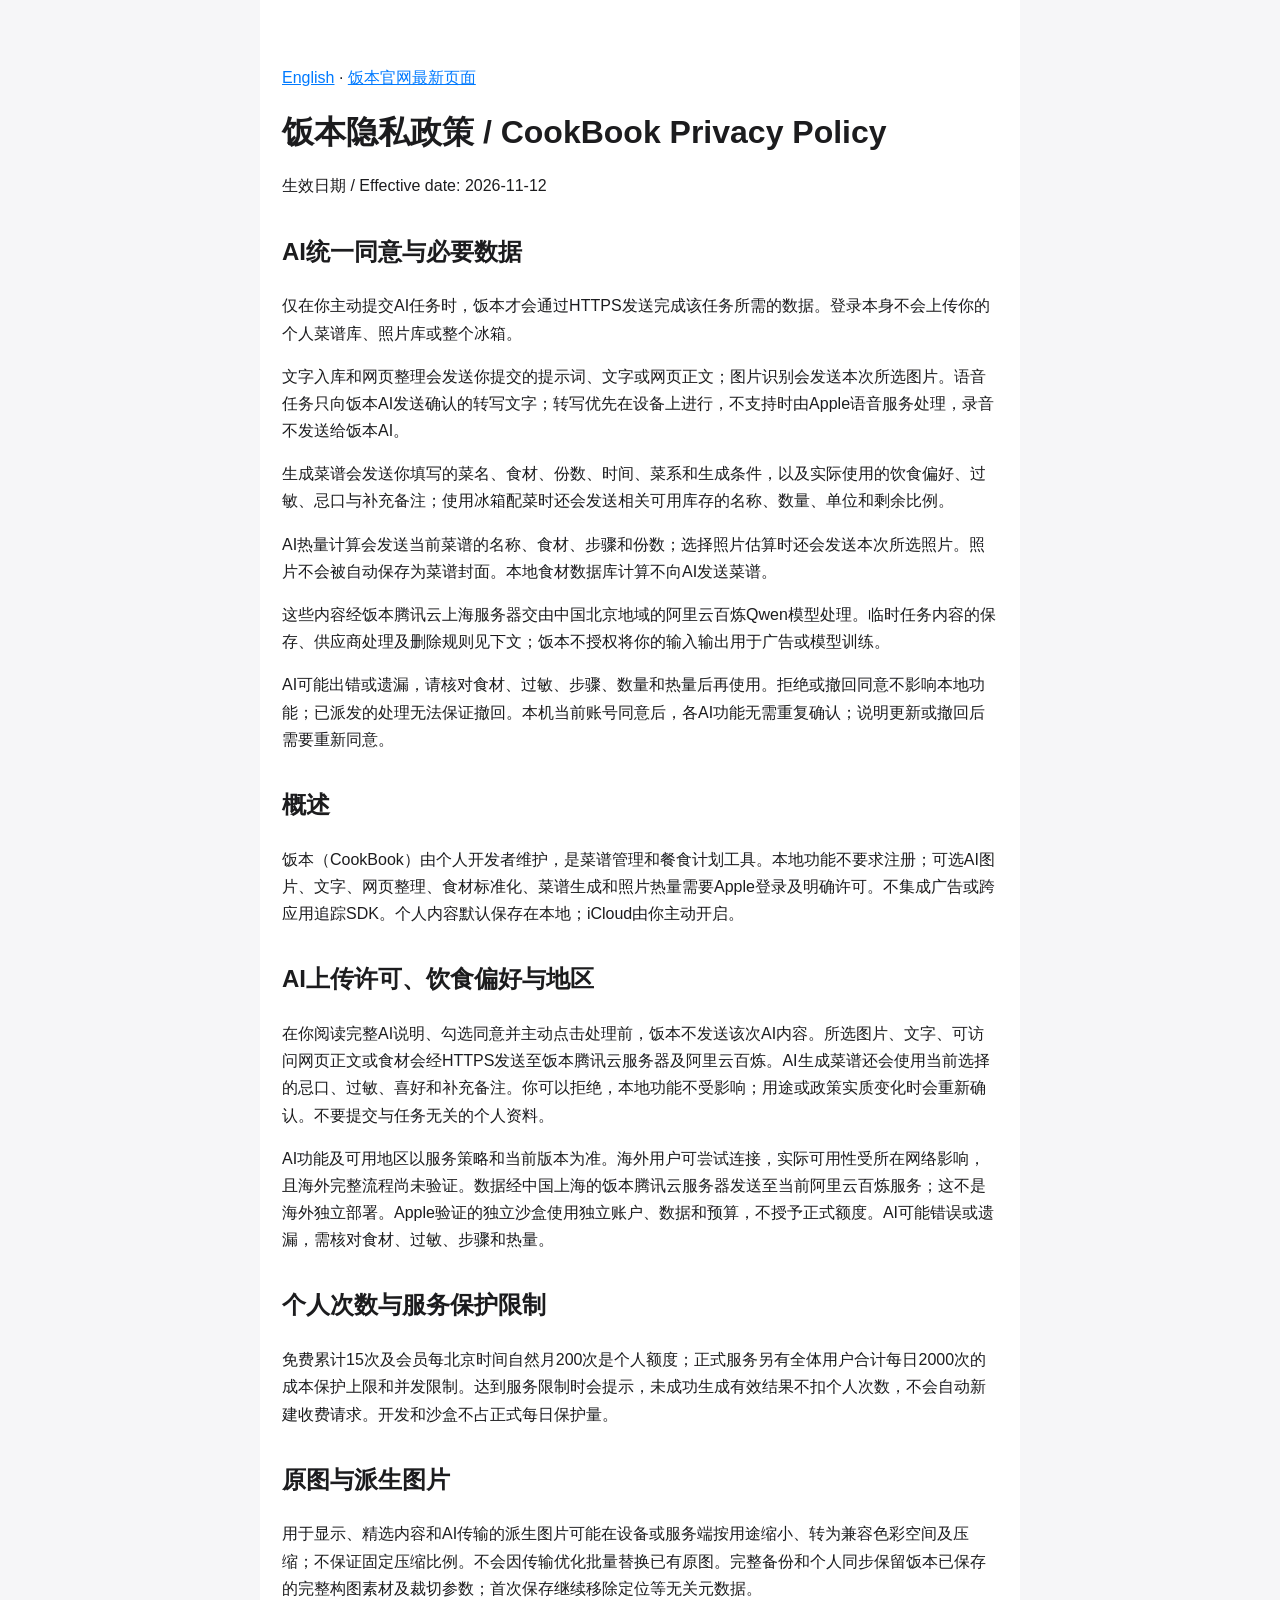
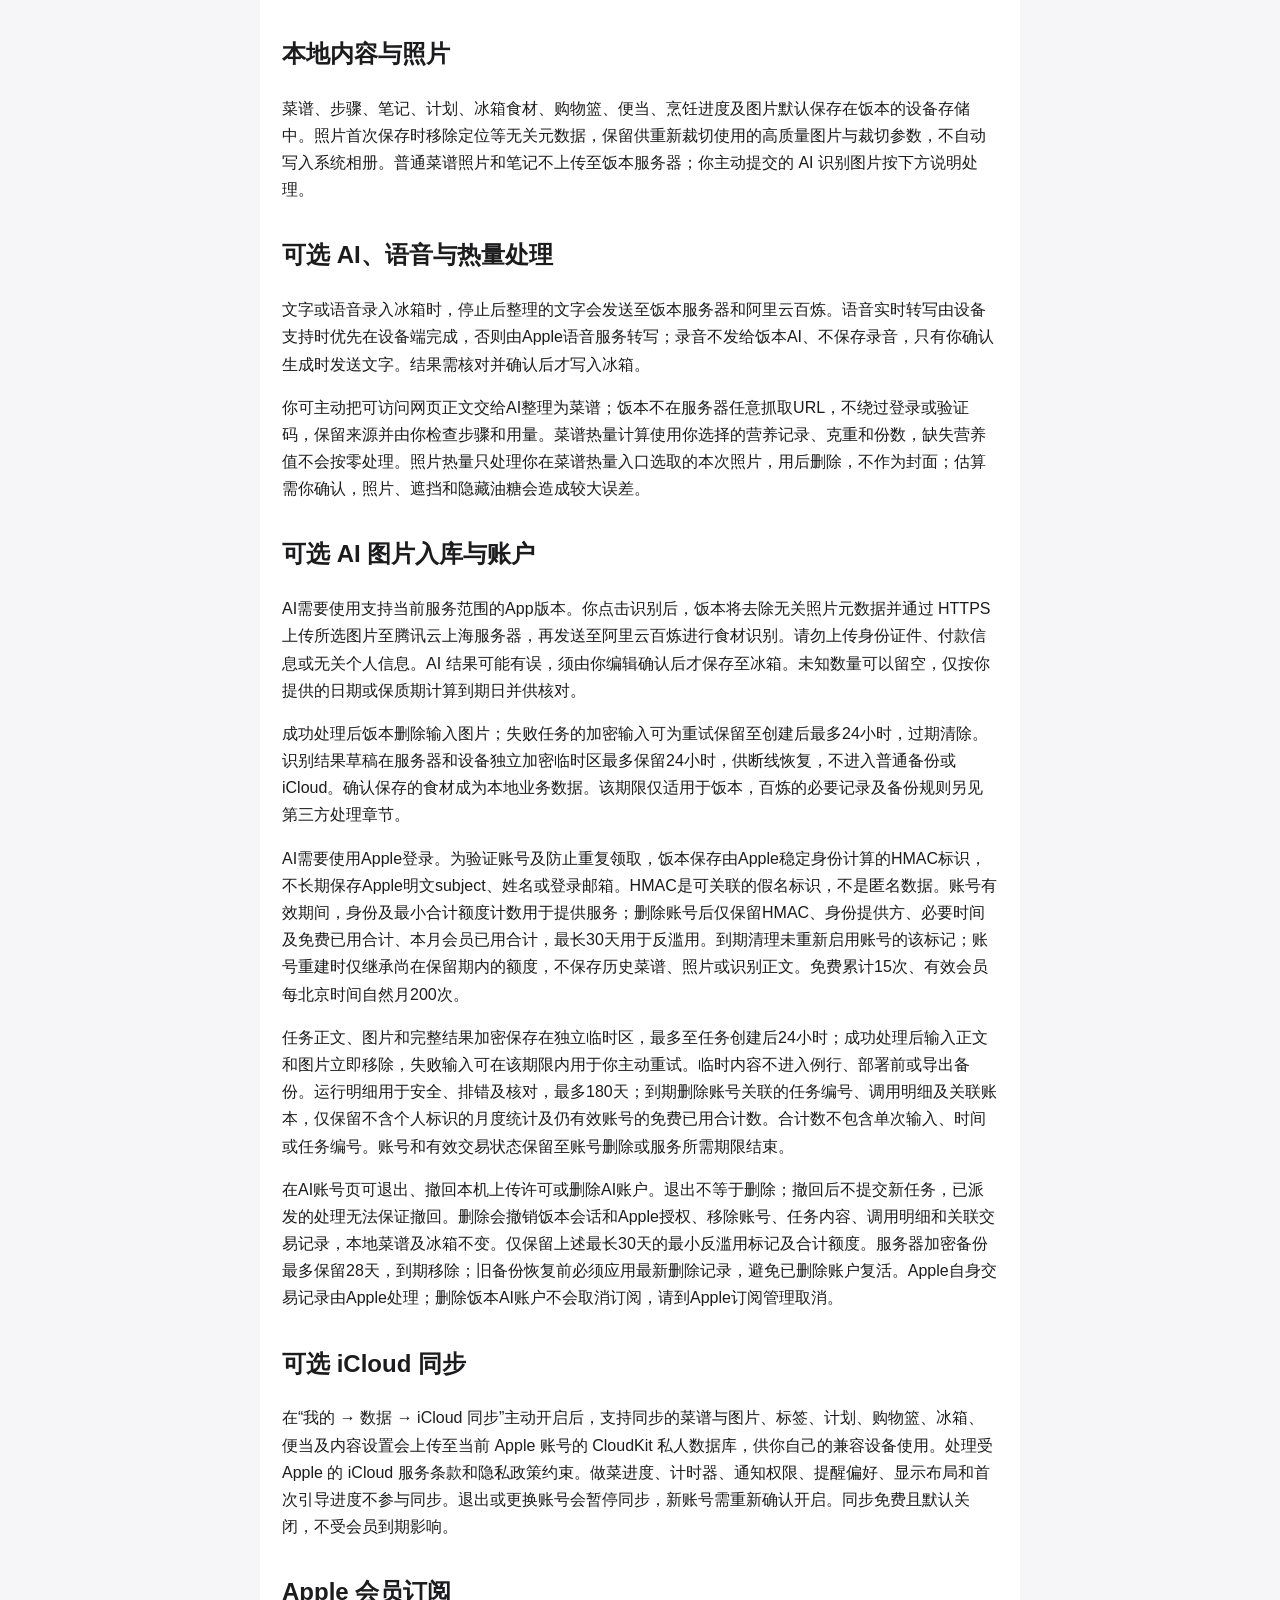
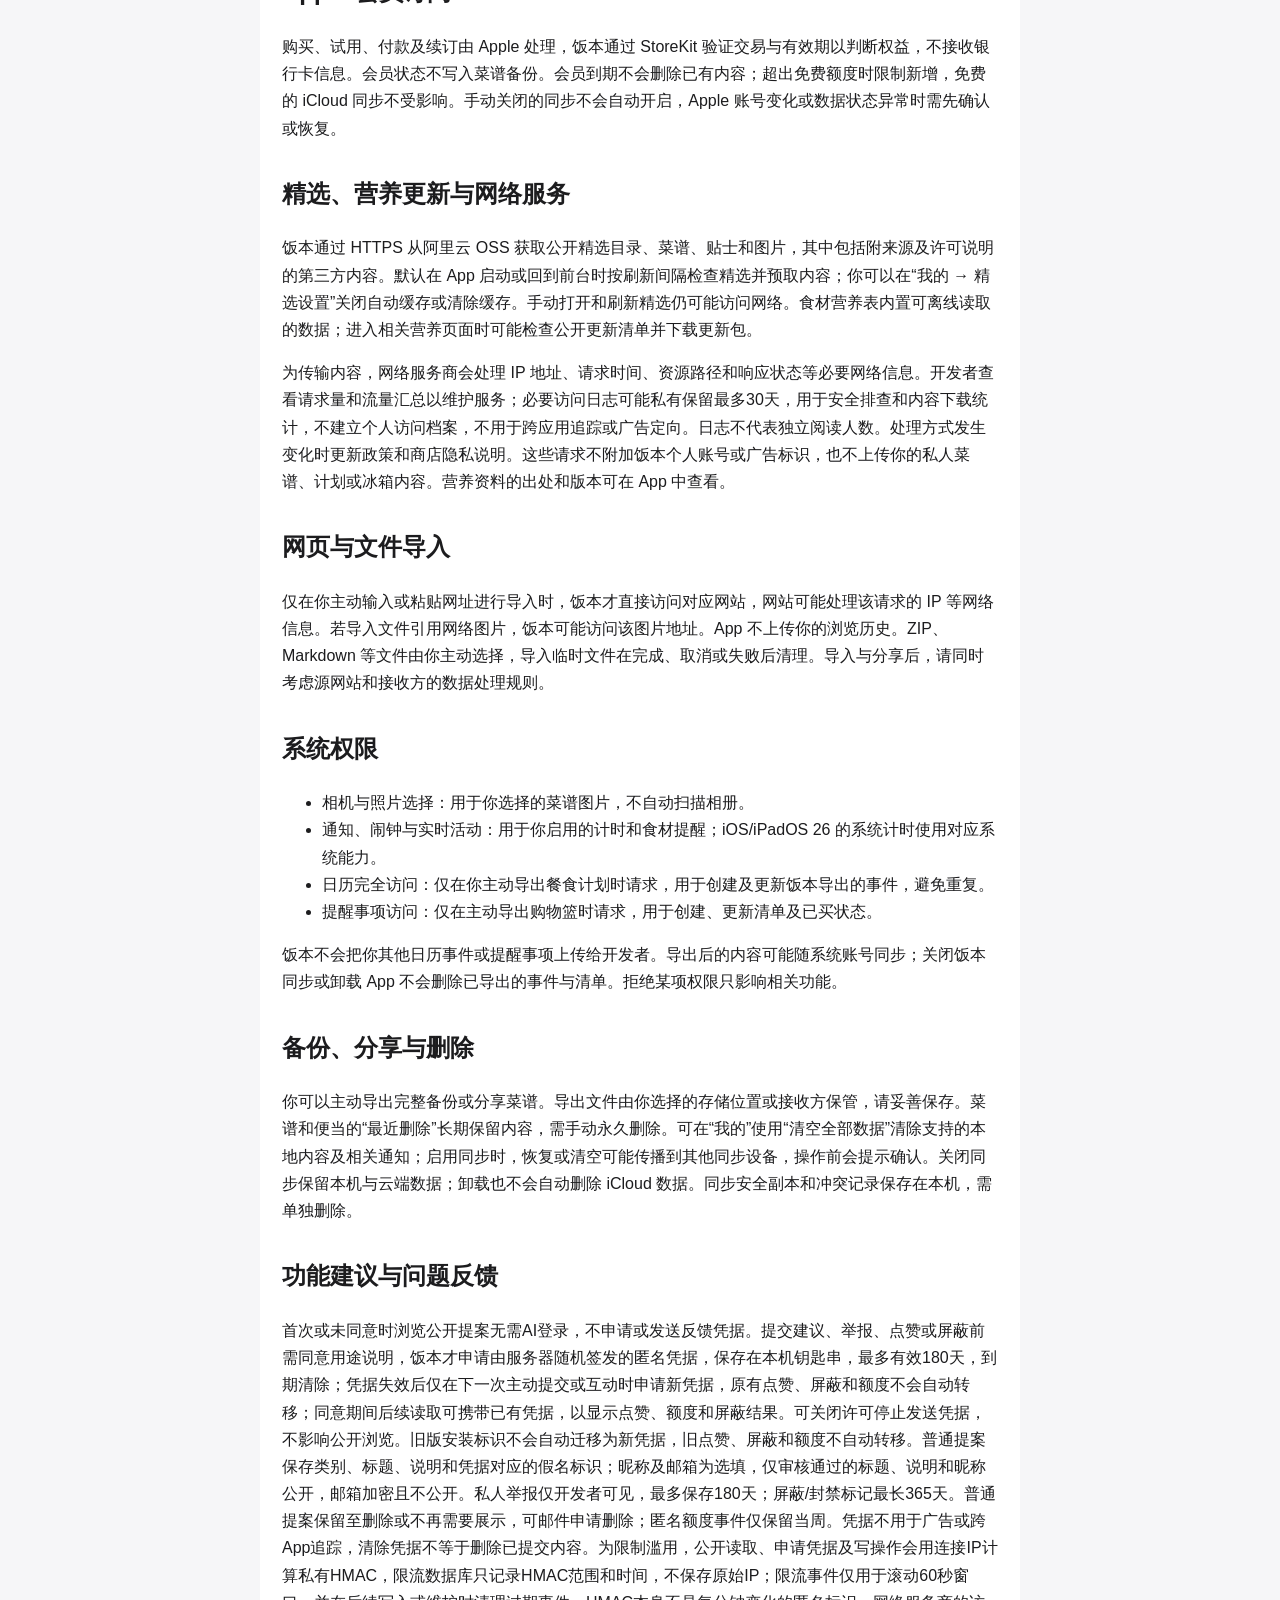
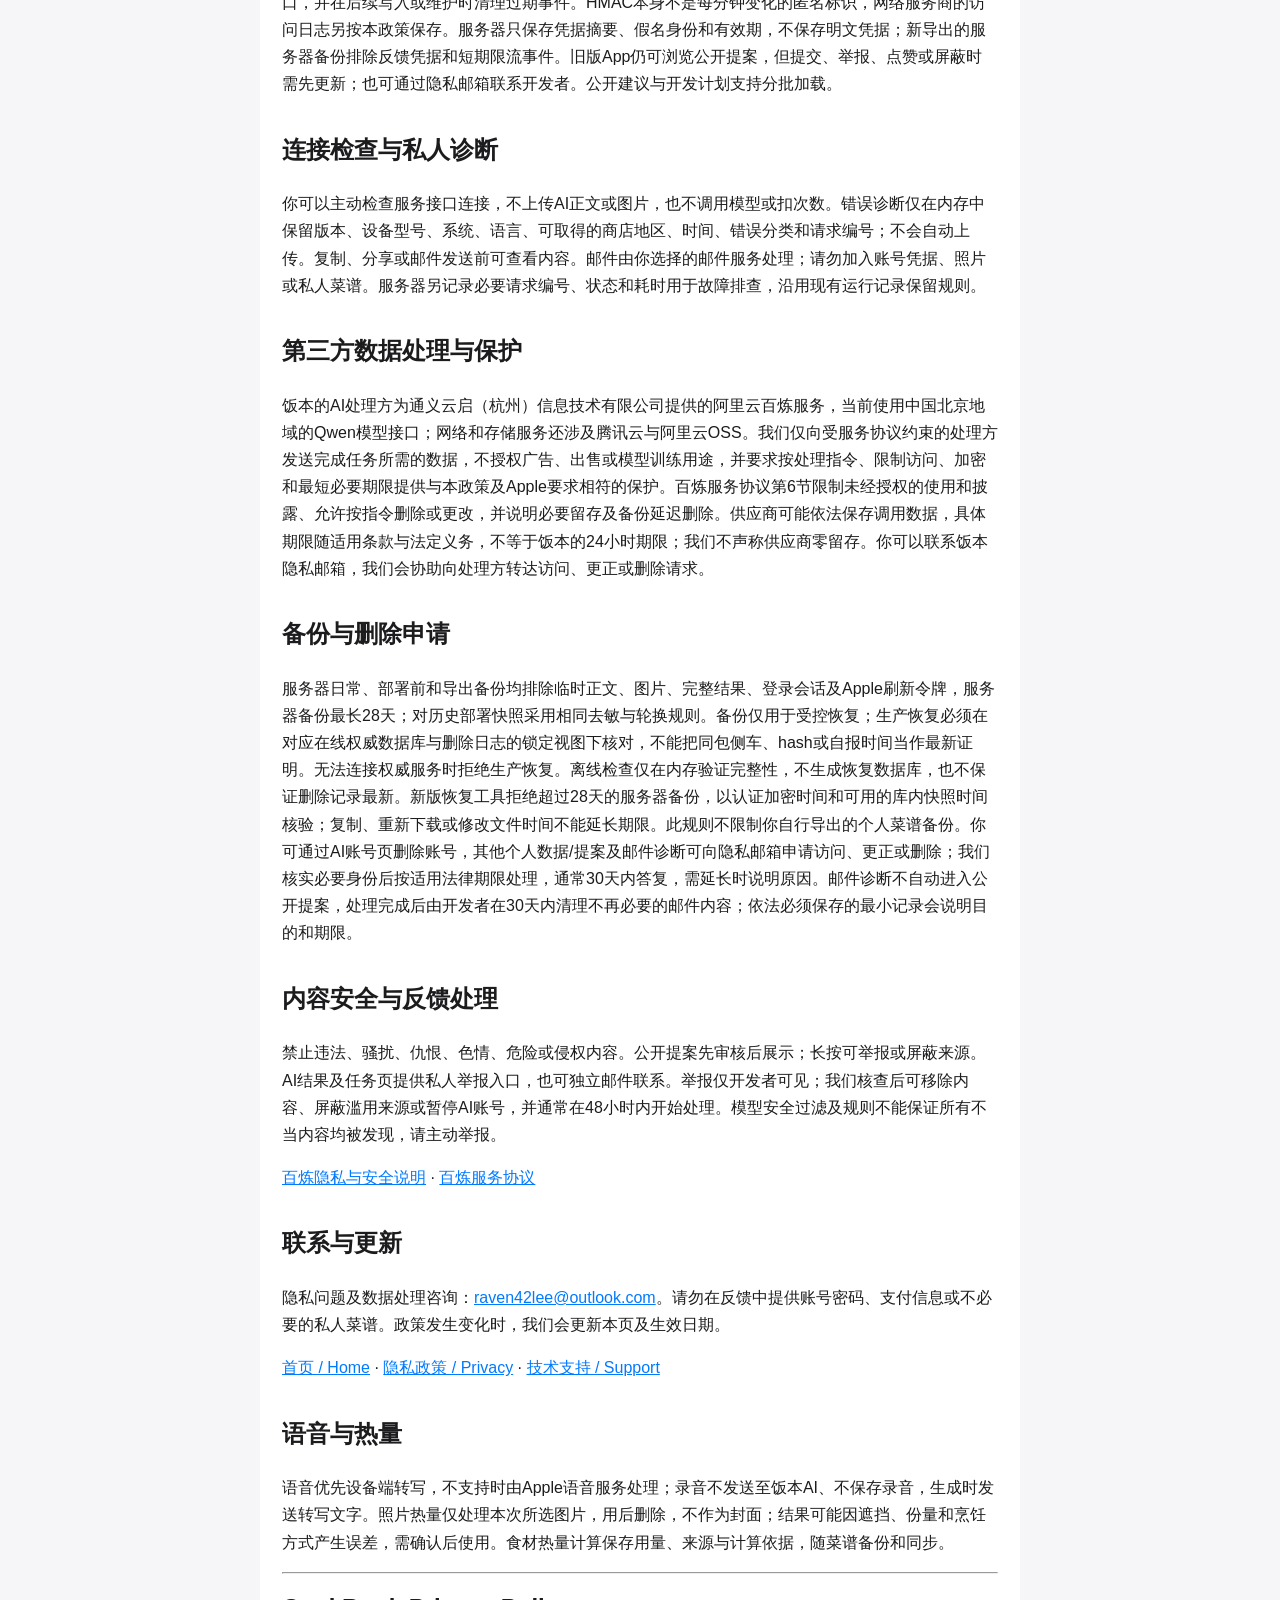
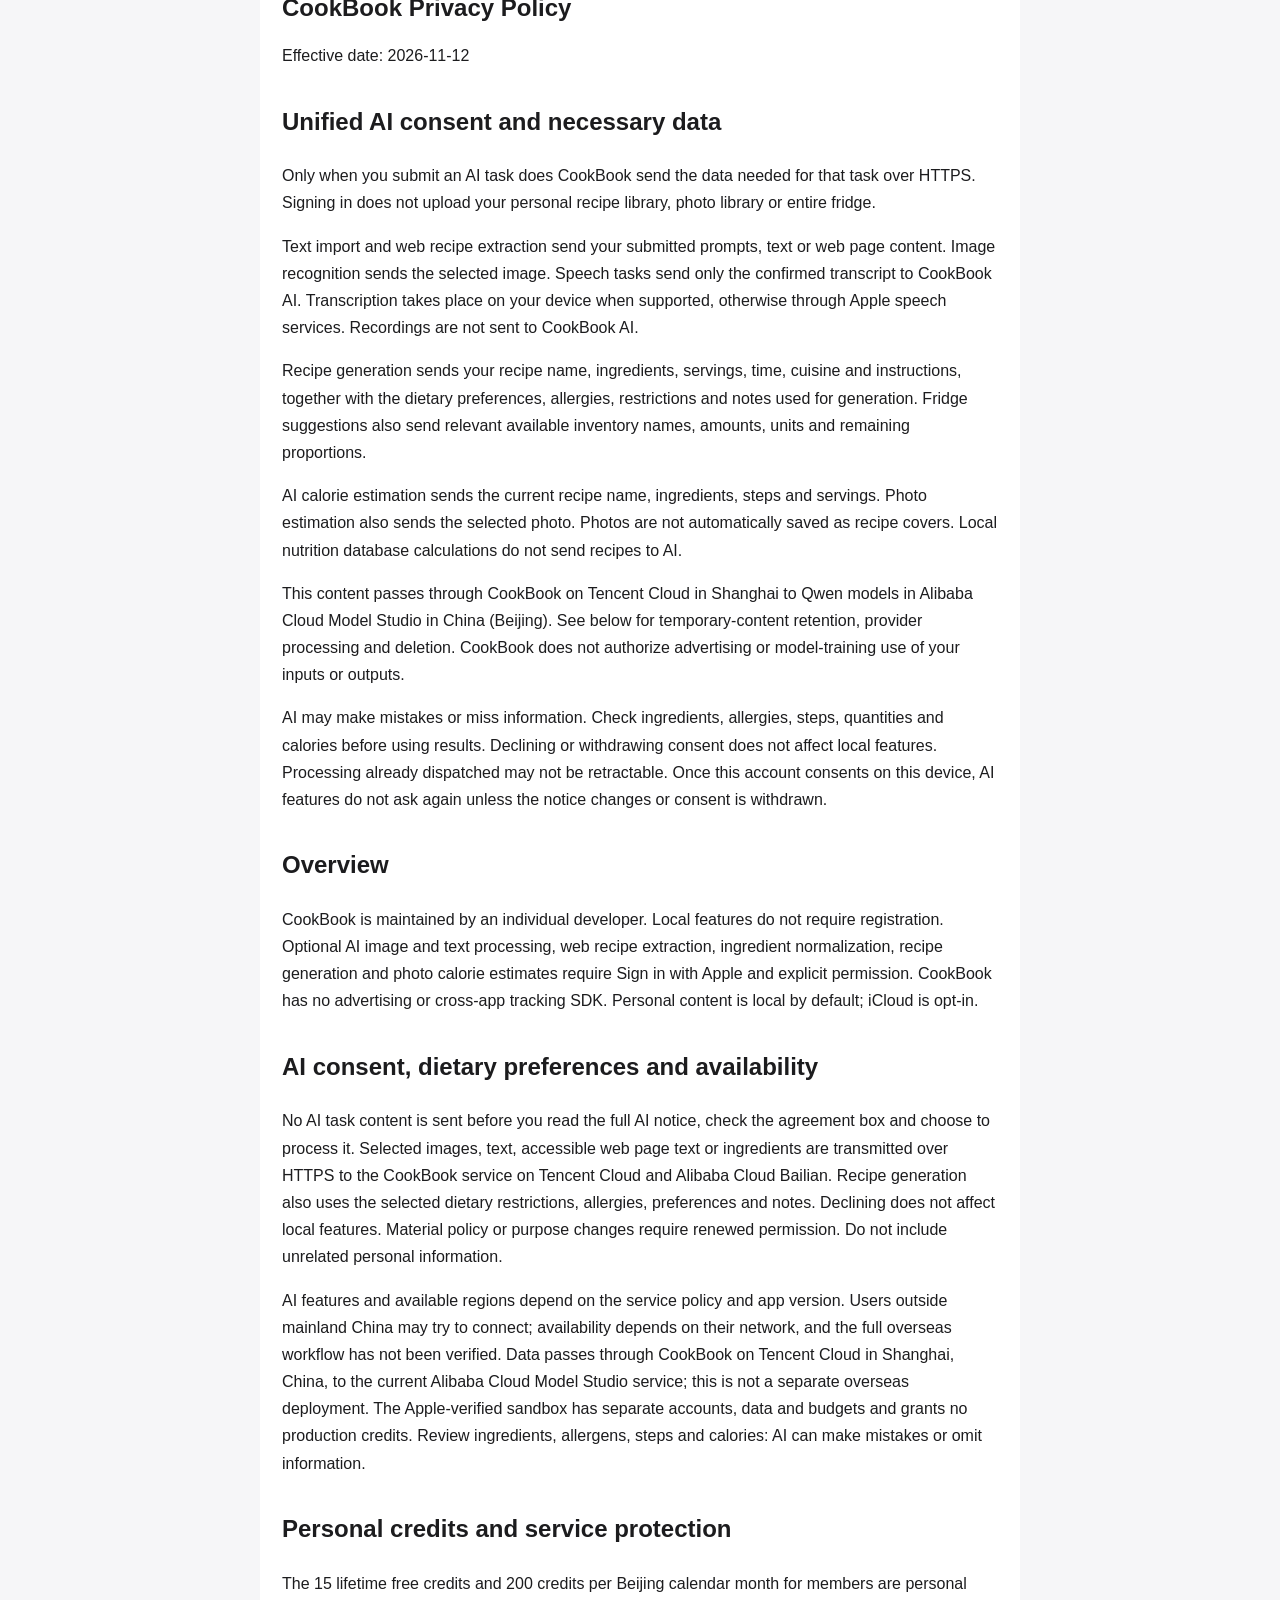
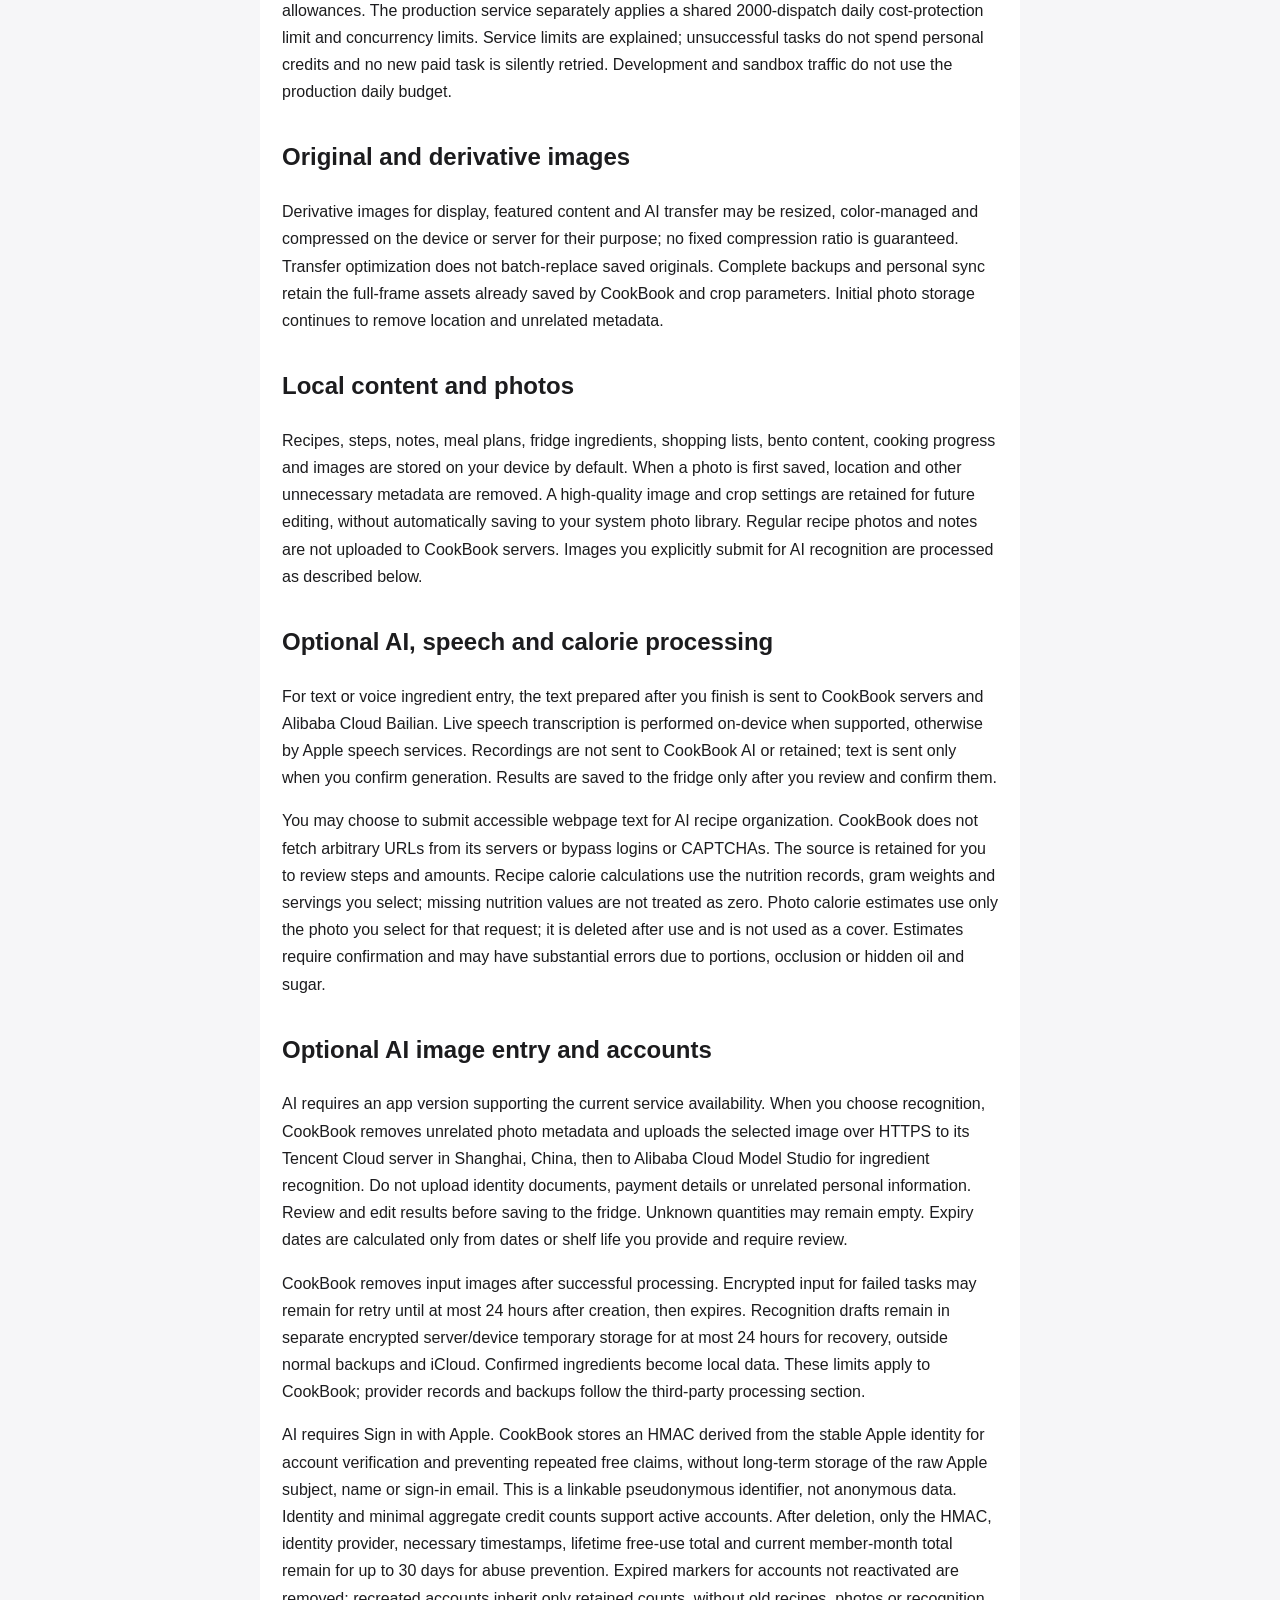
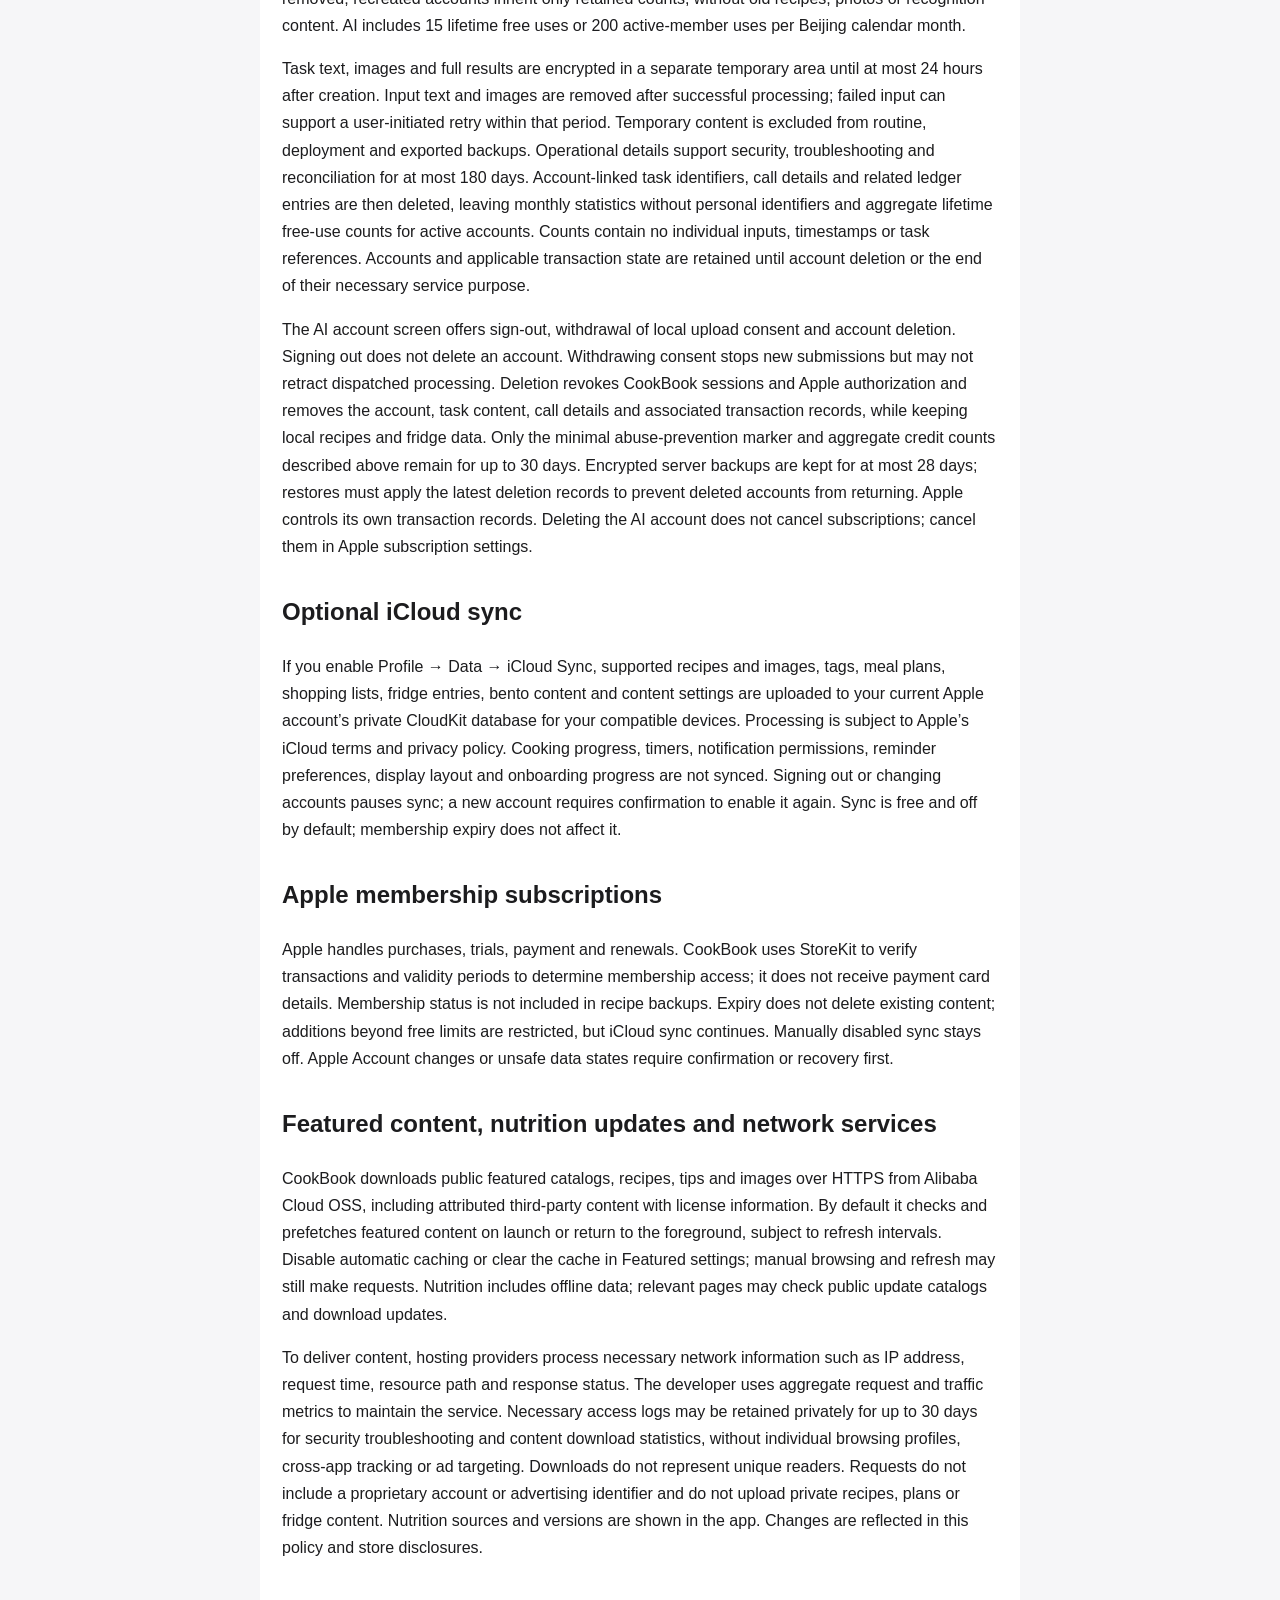
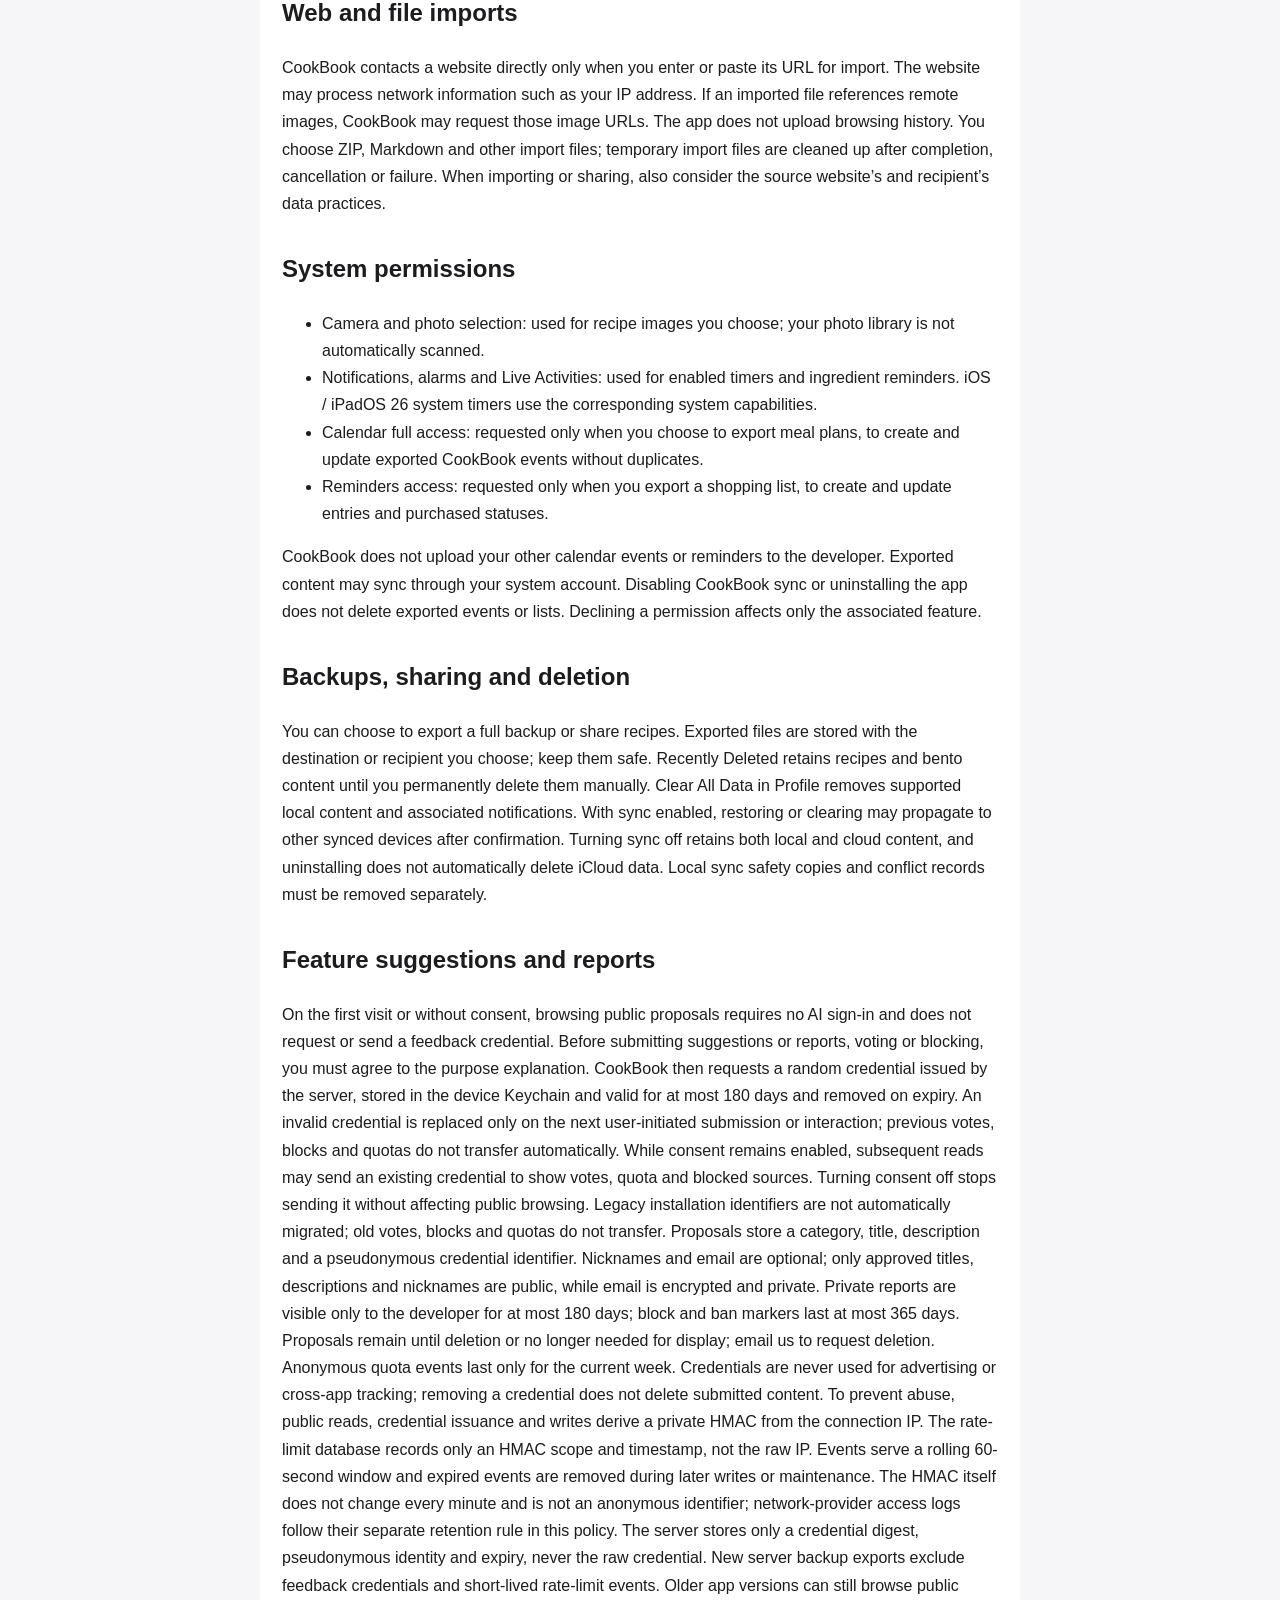
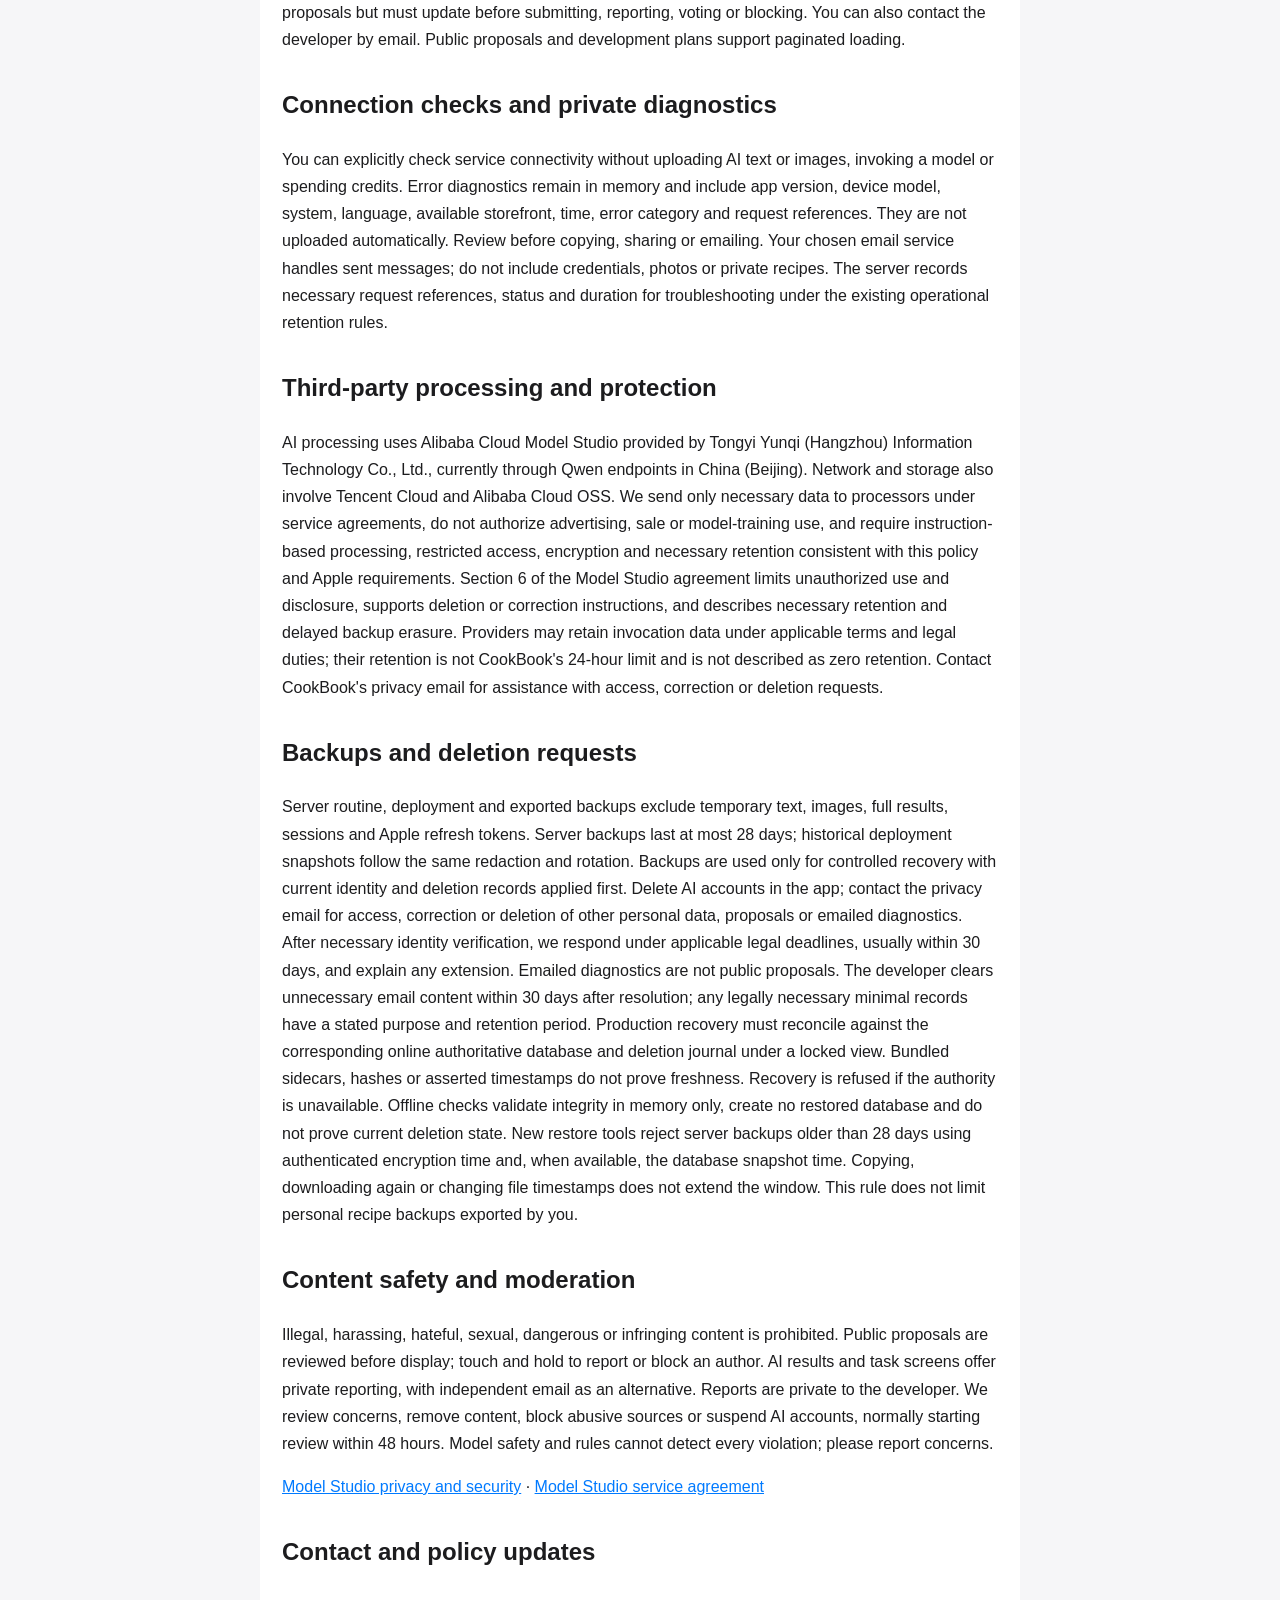
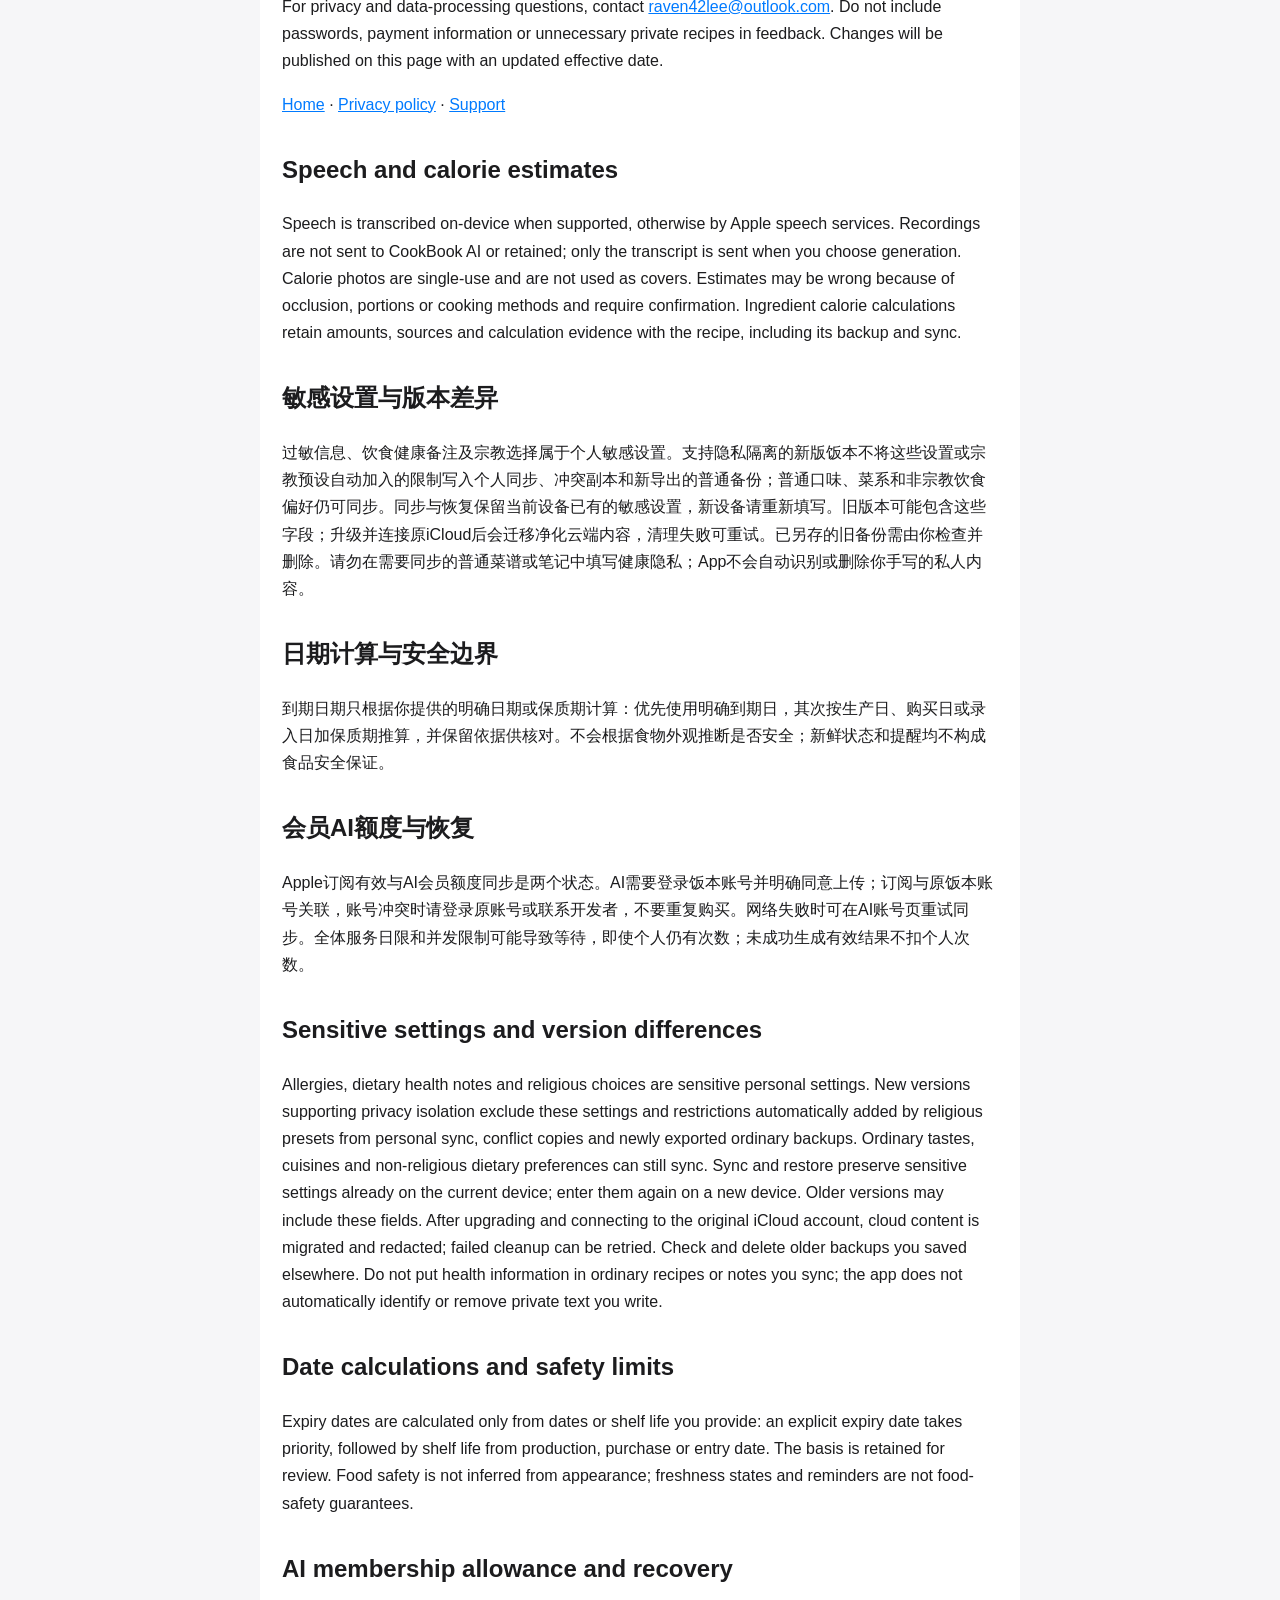
==== commit 9556097c: "更新饭本隐私与支持发布说明" ====
--- a/docs/privacy.html
+++ b/docs/privacy.html
@@ -1,26 +1,26 @@
 <!doctype html>
-<html lang="zh-CN"><head><meta charset="utf-8"><meta name="viewport" content="width=device-width,initial-scale=1"><title>饭本 / CookBook privacy</title><link rel="stylesheet" href="style.css"></head><body><main><p><a href="#english">English</a> · <a href="https://cookbookapp.top/privacy.html">饭本官网最新页面</a></p><h1>饭本隐私政策 / CookBook Privacy Policy</h1><p>生效日期 / Effective date: 2026-11-06</p>
+<html lang="zh-CN"><head><meta charset="utf-8"><meta name="viewport" content="width=device-width,initial-scale=1"><title>饭本 / CookBook privacy</title><link rel="stylesheet" href="style.css"></head><body><main><p><a href="#english">English</a> · <a href="https://cookbookapp.top/privacy.html">饭本官网最新页面</a></p><h1>饭本隐私政策 / CookBook Privacy Policy</h1><p>生效日期 / Effective date: 2026-11-12</p>
 <h2>AI统一同意与必要数据</h2><p>仅在你主动提交AI任务时，饭本才会通过HTTPS发送完成该任务所需的数据。登录本身不会上传你的个人菜谱库、照片库或整个冰箱。</p><p>文字入库和网页整理会发送你提交的提示词、文字或网页正文；图片识别会发送本次所选图片。语音任务只向饭本AI发送确认的转写文字；转写优先在设备上进行，不支持时由Apple语音服务处理，录音不发送给饭本AI。</p><p>生成菜谱会发送你填写的菜名、食材、份数、时间、菜系和生成条件，以及实际使用的饮食偏好、过敏、忌口与补充备注；使用冰箱配菜时还会发送相关可用库存的名称、数量、单位和剩余比例。</p><p>AI热量计算会发送当前菜谱的名称、食材、步骤和份数；选择照片估算时还会发送本次所选照片。照片不会被自动保存为菜谱封面。本地食材数据库计算不向AI发送菜谱。</p><p>这些内容经饭本腾讯云上海服务器交由中国北京地域的阿里云百炼Qwen模型处理。临时任务内容的保存、供应商处理及删除规则见下文；饭本不授权将你的输入输出用于广告或模型训练。</p><p>AI可能出错或遗漏，请核对食材、过敏、步骤、数量和热量后再使用。拒绝或撤回同意不影响本地功能；已派发的处理无法保证撤回。本机当前账号同意后，各AI功能无需重复确认；说明更新或撤回后需要重新同意。</p><h2>概述</h2><p>饭本（CookBook）由个人开发者维护，是菜谱管理和餐食计划工具。本地功能不要求注册；可选AI图片、文字、网页整理、食材标准化、菜谱生成和照片热量需要Apple登录及明确许可。不集成广告或跨应用追踪SDK。个人内容默认保存在本地；iCloud由你主动开启。</p>
 <h2>AI上传许可、饮食偏好与地区</h2><p>在你阅读完整AI说明、勾选同意并主动点击处理前，饭本不发送该次AI内容。所选图片、文字、可访问网页正文或食材会经HTTPS发送至饭本腾讯云服务器及阿里云百炼。AI生成菜谱还会使用当前选择的忌口、过敏、喜好和补充备注。你可以拒绝，本地功能不受影响；用途或政策实质变化时会重新确认。不要提交与任务无关的个人资料。</p><p>AI功能及可用地区以服务策略和当前版本为准。海外用户可尝试连接，实际可用性受所在网络影响，且海外完整流程尚未验证。数据经中国上海的饭本腾讯云服务器发送至当前阿里云百炼服务；这不是海外独立部署。Apple验证的独立沙盒使用独立账户、数据和预算，不授予正式额度。AI可能错误或遗漏，需核对食材、过敏、步骤和热量。</p><h2>个人次数与服务保护限制</h2><p>免费累计15次及会员每北京时间自然月200次是个人额度；正式服务另有全体用户合计每日2000次的成本保护上限和并发限制。达到服务限制时会提示，未成功生成有效结果不扣个人次数，不会自动新建收费请求。开发和沙盒不占正式每日保护量。</p><h2>原图与派生图片</h2><p>用于显示、精选内容和AI传输的派生图片可能在设备或服务端按用途缩小、转为兼容色彩空间及压缩；不保证固定压缩比例。不会因传输优化批量替换已有原图。完整备份和个人同步保留饭本已保存的完整构图素材及裁切参数；首次保存继续移除定位等无关元数据。</p><h2>本地内容与照片</h2><p>菜谱、步骤、笔记、计划、冰箱食材、购物篮、便当、烹饪进度及图片默认保存在饭本的设备存储中。照片首次保存时移除定位等无关元数据，保留供重新裁切使用的高质量图片与裁切参数，不自动写入系统相册。普通菜谱照片和笔记不上传至饭本服务器；你主动提交的 AI 识别图片按下方说明处理。</p>
-<h2>可选 AI、语音与热量处理</h2><p>文字或语音录入冰箱时，停止后整理的文字会发送至饭本服务器和阿里云百炼。语音实时转写由设备支持时优先在设备端完成，否则由Apple语音服务转写；录音不发给饭本AI、不保存录音，只有你确认生成时发送文字。结果需核对并确认后才写入冰箱。</p><p>你可主动把可访问网页正文交给AI整理为菜谱；饭本不在服务器任意抓取URL，不绕过登录或验证码，保留来源并由你检查步骤和用量。菜谱热量计算使用你选择的营养记录、克重和份数，缺失营养值不会按零处理。照片热量只处理你在菜谱热量入口选取的本次照片，用后删除，不作为封面；估算需你确认，照片、遮挡和隐藏油糖会造成较大误差。</p><h2>可选 AI 图片入库与账户</h2><p>AI需要使用支持当前服务范围的App版本。你点击识别后，饭本将去除无关照片元数据并通过 HTTPS 上传所选图片至腾讯云上海服务器，再发送至阿里云百炼进行食材识别。请勿上传身份证件、付款信息或无关个人信息。AI 结果可能有误，须由你编辑确认后才保存至冰箱。未知数量可以留空，仅按你提供的日期或保质期计算到期日并供核对。</p><p>成功处理后饭本删除输入图片；失败任务的加密输入可为重试保留至创建后最多24小时，过期清除。识别结果草稿在服务器和设备独立加密临时区最多保留24小时，供断线恢复，不进入普通备份或iCloud。确认保存的食材成为本地业务数据。该期限仅适用于饭本，百炼的必要记录及备份规则另见第三方处理章节。</p><p>AI需要使用Apple登录。为验证账号及防止重复领取，饭本保存由Apple稳定身份计算的HMAC标识，不长期保存Apple明文subject、姓名或登录邮箱。HMAC是可关联的假名标识，不是匿名数据。账号有效期间，身份及最小合计额度计数用于提供服务；删除账号后仅保留HMAC、身份提供方、必要时间及免费已用合计、本月会员已用合计，最长730天用于反滥用。到期清理未重新启用账号的该标记；账号重建时仅继承尚在保留期内的额度，不保存历史菜谱、照片或识别正文。免费累计15次、有效会员每北京时间自然月200次。</p><p>任务正文、图片和完整结果加密保存在独立临时区，最多至任务创建后24小时；成功处理后输入正文和图片立即移除，失败输入可在该期限内用于你主动重试。临时内容不进入例行、部署前或导出备份。运行明细用于安全、排错及核对，最多180天；到期删除账号关联的任务编号、调用明细及关联账本，仅保留不含个人标识的月度统计及仍有效账号的免费已用合计数。合计数不包含单次输入、时间或任务编号。账号和有效交易状态保留至账号删除或服务所需期限结束。</p><p>在AI账号页可退出、撤回本机上传许可或删除AI账户。退出不等于删除；撤回后不提交新任务，已派发的处理无法保证撤回。删除会撤销饭本会话和Apple授权、移除账号、任务内容、调用明细和关联交易记录，本地菜谱及冰箱不变。仅保留上述最长730天的最小反滥用标记及合计额度。服务器加密备份最多保留28天，到期移除；旧备份恢复前必须应用最新删除记录，避免已删除账户复活。Apple自身交易记录由Apple处理；删除饭本AI账户不会取消订阅，请到Apple订阅管理取消。</p>
-<h2>可选 iCloud 同步</h2><p>在“我的 → 数据 → iCloud 同步”主动开启后，支持同步的菜谱与图片、标签、计划、购物篮、冰箱、便当及内容设置会上传至当前 Apple 账号的 CloudKit 私人数据库，供你自己的兼容设备使用。处理受 Apple 的 iCloud 服务条款和隐私政策约束。做菜进度、计时器、通知权限、提醒偏好、显示布局和首次引导进度不参与同步。退出或更换账号会暂停同步，新账号需重新确认开启。同步默认关闭，需有效会员权益。</p>
-<h2>Apple 会员订阅</h2><p>购买、试用、付款及续订由 Apple 处理，饭本通过 StoreKit 验证交易与有效期以判断权益，不接收银行卡信息。会员状态不写入菜谱备份。会员到期不会删除已有内容；超出免费额度时限制新增，并暂停会员同步。新版饭本会在恢复订阅后自动恢复原先开启的同步；手动关闭的同步不会自动开启，Apple 账号变化或数据状态异常时需先确认或恢复。</p>
+<h2>可选 AI、语音与热量处理</h2><p>文字或语音录入冰箱时，停止后整理的文字会发送至饭本服务器和阿里云百炼。语音实时转写由设备支持时优先在设备端完成，否则由Apple语音服务转写；录音不发给饭本AI、不保存录音，只有你确认生成时发送文字。结果需核对并确认后才写入冰箱。</p><p>你可主动把可访问网页正文交给AI整理为菜谱；饭本不在服务器任意抓取URL，不绕过登录或验证码，保留来源并由你检查步骤和用量。菜谱热量计算使用你选择的营养记录、克重和份数，缺失营养值不会按零处理。照片热量只处理你在菜谱热量入口选取的本次照片，用后删除，不作为封面；估算需你确认，照片、遮挡和隐藏油糖会造成较大误差。</p><h2>可选 AI 图片入库与账户</h2><p>AI需要使用支持当前服务范围的App版本。你点击识别后，饭本将去除无关照片元数据并通过 HTTPS 上传所选图片至腾讯云上海服务器，再发送至阿里云百炼进行食材识别。请勿上传身份证件、付款信息或无关个人信息。AI 结果可能有误，须由你编辑确认后才保存至冰箱。未知数量可以留空，仅按你提供的日期或保质期计算到期日并供核对。</p><p>成功处理后饭本删除输入图片；失败任务的加密输入可为重试保留至创建后最多24小时，过期清除。识别结果草稿在服务器和设备独立加密临时区最多保留24小时，供断线恢复，不进入普通备份或iCloud。确认保存的食材成为本地业务数据。该期限仅适用于饭本，百炼的必要记录及备份规则另见第三方处理章节。</p><p>AI需要使用Apple登录。为验证账号及防止重复领取，饭本保存由Apple稳定身份计算的HMAC标识，不长期保存Apple明文subject、姓名或登录邮箱。HMAC是可关联的假名标识，不是匿名数据。账号有效期间，身份及最小合计额度计数用于提供服务；删除账号后仅保留HMAC、身份提供方、必要时间及免费已用合计、本月会员已用合计，最长30天用于反滥用。到期清理未重新启用账号的该标记；账号重建时仅继承尚在保留期内的额度，不保存历史菜谱、照片或识别正文。免费累计15次、有效会员每北京时间自然月200次。</p><p>任务正文、图片和完整结果加密保存在独立临时区，最多至任务创建后24小时；成功处理后输入正文和图片立即移除，失败输入可在该期限内用于你主动重试。临时内容不进入例行、部署前或导出备份。运行明细用于安全、排错及核对，最多180天；到期删除账号关联的任务编号、调用明细及关联账本，仅保留不含个人标识的月度统计及仍有效账号的免费已用合计数。合计数不包含单次输入、时间或任务编号。账号和有效交易状态保留至账号删除或服务所需期限结束。</p><p>在AI账号页可退出、撤回本机上传许可或删除AI账户。退出不等于删除；撤回后不提交新任务，已派发的处理无法保证撤回。删除会撤销饭本会话和Apple授权、移除账号、任务内容、调用明细和关联交易记录，本地菜谱及冰箱不变。仅保留上述最长30天的最小反滥用标记及合计额度。服务器加密备份最多保留28天，到期移除；旧备份恢复前必须应用最新删除记录，避免已删除账户复活。Apple自身交易记录由Apple处理；删除饭本AI账户不会取消订阅，请到Apple订阅管理取消。</p>
+<h2>可选 iCloud 同步</h2><p>在“我的 → 数据 → iCloud 同步”主动开启后，支持同步的菜谱与图片、标签、计划、购物篮、冰箱、便当及内容设置会上传至当前 Apple 账号的 CloudKit 私人数据库，供你自己的兼容设备使用。处理受 Apple 的 iCloud 服务条款和隐私政策约束。做菜进度、计时器、通知权限、提醒偏好、显示布局和首次引导进度不参与同步。退出或更换账号会暂停同步，新账号需重新确认开启。同步免费且默认关闭，不受会员到期影响。</p>
+<h2>Apple 会员订阅</h2><p>购买、试用、付款及续订由 Apple 处理，饭本通过 StoreKit 验证交易与有效期以判断权益，不接收银行卡信息。会员状态不写入菜谱备份。会员到期不会删除已有内容；超出免费额度时限制新增，免费的 iCloud 同步不受影响。手动关闭的同步不会自动开启，Apple 账号变化或数据状态异常时需先确认或恢复。</p>
 <h2>精选、营养更新与网络服务</h2><p>饭本通过 HTTPS 从阿里云 OSS 获取公开精选目录、菜谱、贴士和图片，其中包括附来源及许可说明的第三方内容。默认在 App 启动或回到前台时按刷新间隔检查精选并预取内容；你可以在“我的 → 精选设置”关闭自动缓存或清除缓存。手动打开和刷新精选仍可能访问网络。食材营养表内置可离线读取的数据；进入相关营养页面时可能检查公开更新清单并下载更新包。</p><p>为传输内容，网络服务商会处理 IP 地址、请求时间、资源路径和响应状态等必要网络信息。开发者查看请求量和流量汇总以维护服务；必要访问日志可能私有保留最多30天，用于安全排查和内容下载统计，不建立个人访问档案，不用于跨应用追踪或广告定向。日志不代表独立阅读人数。处理方式发生变化时更新政策和商店隐私说明。这些请求不附加饭本个人账号或广告标识，也不上传你的私人菜谱、计划或冰箱内容。营养资料的出处和版本可在 App 中查看。</p>
 <h2>网页与文件导入</h2><p>仅在你主动输入或粘贴网址进行导入时，饭本才直接访问对应网站，网站可能处理该请求的 IP 等网络信息。若导入文件引用网络图片，饭本可能访问该图片地址。App 不上传你的浏览历史。ZIP、Markdown 等文件由你主动选择，导入临时文件在完成、取消或失败后清理。导入与分享后，请同时考虑源网站和接收方的数据处理规则。</p>
 <h2>系统权限</h2><ul><li>相机与照片选择：用于你选择的菜谱图片，不自动扫描相册。</li><li>通知、闹钟与实时活动：用于你启用的计时和食材提醒；iOS/iPadOS 26 的系统计时使用对应系统能力。</li><li>日历完全访问：仅在你主动导出餐食计划时请求，用于创建及更新饭本导出的事件，避免重复。</li><li>提醒事项访问：仅在主动导出购物篮时请求，用于创建、更新清单及已买状态。</li></ul><p>饭本不会把你其他日历事件或提醒事项上传给开发者。导出后的内容可能随系统账号同步；关闭饭本同步或卸载 App 不会删除已导出的事件与清单。拒绝某项权限只影响相关功能。</p>
 <h2>备份、分享与删除</h2><p>你可以主动导出完整备份或分享菜谱。导出文件由你选择的存储位置或接收方保管，请妥善保存。菜谱和便当的“最近删除”长期保留内容，需手动永久删除。可在“我的”使用“清空全部数据”清除支持的本地内容及相关通知；启用同步时，恢复或清空可能传播到其他同步设备，操作前会提示确认。关闭同步保留本机与云端数据；卸载也不会自动删除 iCloud 数据。同步安全副本和冲突记录保存在本机，需单独删除。</p>
-<h2>功能建议与问题反馈</h2><p>联系开发者允许自愿提交功能或问题建议，无需AI登录。普通提案保存类别、标题、说明和HMAC化安装标识；昵称及邮箱为选填，仅审核通过的标题、说明和昵称公开，邮箱加密且不公开。私人举报不公开，限开发者核查，最多保存180天；屏蔽/封禁标记最长365天。普通提案保留至删除或不再需要展示；可邮件申请删除。匿名额度事件仅保留当周，不含正文和邮箱。屏蔽会隐藏同一来源的公开提案和关联计划；此安装标识不是跨App追踪标识。</p>
-<h2>连接检查与私人诊断</h2><p>你可以主动检查服务接口连接，不上传AI正文或图片，也不调用模型或扣次数。错误诊断仅在内存中保留版本、设备型号、系统、语言、可取得的商店地区、时间、错误分类和请求编号；不会自动上传。复制、分享或邮件发送前可查看内容。邮件由你选择的邮件服务处理；请勿加入账号凭据、照片或私人菜谱。服务器另记录必要请求编号、状态和耗时用于故障排查，沿用现有运行记录保留规则。</p><h2>第三方数据处理与保护</h2><p>饭本的AI处理方为通义云启（杭州）信息技术有限公司提供的阿里云百炼服务，当前使用中国北京地域的Qwen模型接口；网络和存储服务还涉及腾讯云与阿里云OSS。我们仅向受服务协议约束的处理方发送完成任务所需的数据，不授权广告、出售或模型训练用途，并要求按处理指令、限制访问、加密和最短必要期限提供与本政策及Apple要求相符的保护。百炼服务协议第6节限制未经授权的使用和披露、允许按指令删除或更改，并说明必要留存及备份延迟删除。供应商可能依法保存调用数据，具体期限随适用条款与法定义务，不等于饭本的24小时期限；我们不声称供应商零留存。你可以联系饭本隐私邮箱，我们会协助向处理方转达访问、更正或删除请求。</p><h2>备份与删除申请</h2><p>服务器日常、部署前和导出备份均排除临时正文、图片、完整结果、登录会话及Apple刷新令牌，服务器备份最长28天；对历史部署快照采用相同去敏与轮换规则。备份仅用于受控恢复，并先应用最新身份与删除记录。你可通过AI账号页删除账号，其他个人数据/提案及邮件诊断可向隐私邮箱申请访问、更正或删除；我们核实必要身份后按适用法律期限处理，通常30天内答复，需延长时说明原因。邮件诊断不自动进入公开提案，处理完成后由开发者在30天内清理不再必要的邮件内容；依法必须保存的最小记录会说明目的和期限。</p><h2>内容安全与反馈处理</h2><p>禁止违法、骚扰、仇恨、色情、危险或侵权内容。公开提案先审核后展示；长按可举报或屏蔽来源。AI结果及任务页提供私人举报入口，也可独立邮件联系。举报仅开发者可见；我们核查后可移除内容、屏蔽滥用来源或暂停AI账号，并通常在48小时内开始处理。模型安全过滤及规则不能保证所有不当内容均被发现，请主动举报。</p><p><a href="https://help.aliyun.com/zh/model-studio/privacy-notice">百炼隐私与安全说明</a> · <a href="https://terms.alicdn.com/legal-agreement/terms/common_platform_service/20230728213935489/20230728213935489.html">百炼服务协议</a></p><h2>联系与更新</h2><p>隐私问题及数据处理咨询：<a href="mailto:raven42lee@outlook.com">raven42lee@outlook.com</a>。请勿在反馈中提供账号密码、支付信息或不必要的私人菜谱。政策发生变化时，我们会更新本页及生效日期。</p>
-<p><a href="https://cookbookapp.top/">首页 / Home</a> · <a href="https://cookbookapp.top/privacy.html">隐私政策 / Privacy</a> · <a href="https://cookbookapp.top/support.html">技术支持 / Support</a></p><h2>语音与热量</h2><p>语音优先设备端转写，不支持时由Apple语音服务处理；录音不发送至饭本AI、不保存录音，生成时发送转写文字。照片热量仅处理本次所选图片，用后删除，不作为封面；结果可能因遮挡、份量和烹饪方式产生误差，需确认后使用。食材热量计算保存用量、来源与计算依据，随菜谱备份和同步。</p><hr><section id="english" lang="en"><h1>CookBook Privacy Policy</h1><p>Effective date: 2026-11-06</p>
+<h2>功能建议与问题反馈</h2><p>首次或未同意时浏览公开提案无需AI登录，不申请或发送反馈凭据。提交建议、举报、点赞或屏蔽前需同意用途说明，饭本才申请由服务器随机签发的匿名凭据，保存在本机钥匙串，最多有效180天，到期清除；凭据失效后仅在下一次主动提交或互动时申请新凭据，原有点赞、屏蔽和额度不会自动转移；同意期间后续读取可携带已有凭据，以显示点赞、额度和屏蔽结果。可关闭许可停止发送凭据，不影响公开浏览。旧版安装标识不会自动迁移为新凭据，旧点赞、屏蔽和额度不自动转移。普通提案保存类别、标题、说明和凭据对应的假名标识；昵称及邮箱为选填，仅审核通过的标题、说明和昵称公开，邮箱加密且不公开。私人举报仅开发者可见，最多保存180天；屏蔽/封禁标记最长365天。普通提案保留至删除或不再需要展示，可邮件申请删除；匿名额度事件仅保留当周。凭据不用于广告或跨App追踪，清除凭据不等于删除已提交内容。为限制滥用，公开读取、申请凭据及写操作会用连接IP计算私有HMAC，限流数据库只记录HMAC范围和时间，不保存原始IP；限流事件仅用于滚动60秒窗口，并在后续写入或维护时清理过期事件。HMAC本身不是每分钟变化的匿名标识，网络服务商的访问日志另按本政策保存。服务器只保存凭据摘要、假名身份和有效期，不保存明文凭据；新导出的服务器备份排除反馈凭据和短期限流事件。旧版App仍可浏览公开提案，但提交、举报、点赞或屏蔽时需先更新；也可通过隐私邮箱联系开发者。公开建议与开发计划支持分批加载。</p>
+<h2>连接检查与私人诊断</h2><p>你可以主动检查服务接口连接，不上传AI正文或图片，也不调用模型或扣次数。错误诊断仅在内存中保留版本、设备型号、系统、语言、可取得的商店地区、时间、错误分类和请求编号；不会自动上传。复制、分享或邮件发送前可查看内容。邮件由你选择的邮件服务处理；请勿加入账号凭据、照片或私人菜谱。服务器另记录必要请求编号、状态和耗时用于故障排查，沿用现有运行记录保留规则。</p><h2>第三方数据处理与保护</h2><p>饭本的AI处理方为通义云启（杭州）信息技术有限公司提供的阿里云百炼服务，当前使用中国北京地域的Qwen模型接口；网络和存储服务还涉及腾讯云与阿里云OSS。我们仅向受服务协议约束的处理方发送完成任务所需的数据，不授权广告、出售或模型训练用途，并要求按处理指令、限制访问、加密和最短必要期限提供与本政策及Apple要求相符的保护。百炼服务协议第6节限制未经授权的使用和披露、允许按指令删除或更改，并说明必要留存及备份延迟删除。供应商可能依法保存调用数据，具体期限随适用条款与法定义务，不等于饭本的24小时期限；我们不声称供应商零留存。你可以联系饭本隐私邮箱，我们会协助向处理方转达访问、更正或删除请求。</p><h2>备份与删除申请</h2><p>服务器日常、部署前和导出备份均排除临时正文、图片、完整结果、登录会话及Apple刷新令牌，服务器备份最长28天；对历史部署快照采用相同去敏与轮换规则。备份仅用于受控恢复；生产恢复必须在对应在线权威数据库与删除日志的锁定视图下核对，不能把同包侧车、hash或自报时间当作最新证明。无法连接权威服务时拒绝生产恢复。离线检查仅在内存验证完整性，不生成恢复数据库，也不保证删除记录最新。新版恢复工具拒绝超过28天的服务器备份，以认证加密时间和可用的库内快照时间核验；复制、重新下载或修改文件时间不能延长期限。此规则不限制你自行导出的个人菜谱备份。你可通过AI账号页删除账号，其他个人数据/提案及邮件诊断可向隐私邮箱申请访问、更正或删除；我们核实必要身份后按适用法律期限处理，通常30天内答复，需延长时说明原因。邮件诊断不自动进入公开提案，处理完成后由开发者在30天内清理不再必要的邮件内容；依法必须保存的最小记录会说明目的和期限。</p><h2>内容安全与反馈处理</h2><p>禁止违法、骚扰、仇恨、色情、危险或侵权内容。公开提案先审核后展示；长按可举报或屏蔽来源。AI结果及任务页提供私人举报入口，也可独立邮件联系。举报仅开发者可见；我们核查后可移除内容、屏蔽滥用来源或暂停AI账号，并通常在48小时内开始处理。模型安全过滤及规则不能保证所有不当内容均被发现，请主动举报。</p><p><a href="https://help.aliyun.com/zh/model-studio/privacy-notice">百炼隐私与安全说明</a> · <a href="https://terms.alicdn.com/legal-agreement/terms/common_platform_service/20230728213935489/20230728213935489.html">百炼服务协议</a></p><h2>联系与更新</h2><p>隐私问题及数据处理咨询：<a href="mailto:raven42lee@outlook.com">raven42lee@outlook.com</a>。请勿在反馈中提供账号密码、支付信息或不必要的私人菜谱。政策发生变化时，我们会更新本页及生效日期。</p>
+<p><a href="https://cookbookapp.top/">首页 / Home</a> · <a href="https://cookbookapp.top/privacy.html">隐私政策 / Privacy</a> · <a href="https://cookbookapp.top/support.html">技术支持 / Support</a></p><h2>语音与热量</h2><p>语音优先设备端转写，不支持时由Apple语音服务处理；录音不发送至饭本AI、不保存录音，生成时发送转写文字。照片热量仅处理本次所选图片，用后删除，不作为封面；结果可能因遮挡、份量和烹饪方式产生误差，需确认后使用。食材热量计算保存用量、来源与计算依据，随菜谱备份和同步。</p><hr><section id="english" lang="en"><h1>CookBook Privacy Policy</h1><p>Effective date: 2026-11-12</p>
 <h2>Unified AI consent and necessary data</h2><p>Only when you submit an AI task does CookBook send the data needed for that task over HTTPS. Signing in does not upload your personal recipe library, photo library or entire fridge.</p><p>Text import and web recipe extraction send your submitted prompts, text or web page content. Image recognition sends the selected image. Speech tasks send only the confirmed transcript to CookBook AI. Transcription takes place on your device when supported, otherwise through Apple speech services. Recordings are not sent to CookBook AI.</p><p>Recipe generation sends your recipe name, ingredients, servings, time, cuisine and instructions, together with the dietary preferences, allergies, restrictions and notes used for generation. Fridge suggestions also send relevant available inventory names, amounts, units and remaining proportions.</p><p>AI calorie estimation sends the current recipe name, ingredients, steps and servings. Photo estimation also sends the selected photo. Photos are not automatically saved as recipe covers. Local nutrition database calculations do not send recipes to AI.</p><p>This content passes through CookBook on Tencent Cloud in Shanghai to Qwen models in Alibaba Cloud Model Studio in China (Beijing). See below for temporary-content retention, provider processing and deletion. CookBook does not authorize advertising or model-training use of your inputs or outputs.</p><p>AI may make mistakes or miss information. Check ingredients, allergies, steps, quantities and calories before using results. Declining or withdrawing consent does not affect local features. Processing already dispatched may not be retractable. Once this account consents on this device, AI features do not ask again unless the notice changes or consent is withdrawn.</p><h2>Overview</h2><p>CookBook is maintained by an individual developer. Local features do not require registration. Optional AI image and text processing, web recipe extraction, ingredient normalization, recipe generation and photo calorie estimates require Sign in with Apple and explicit permission. CookBook has no advertising or cross-app tracking SDK. Personal content is local by default; iCloud is opt-in.</p>
 <h2>AI consent, dietary preferences and availability</h2><p>No AI task content is sent before you read the full AI notice, check the agreement box and choose to process it. Selected images, text, accessible web page text or ingredients are transmitted over HTTPS to the CookBook service on Tencent Cloud and Alibaba Cloud Bailian. Recipe generation also uses the selected dietary restrictions, allergies, preferences and notes. Declining does not affect local features. Material policy or purpose changes require renewed permission. Do not include unrelated personal information.</p><p>AI features and available regions depend on the service policy and app version. Users outside mainland China may try to connect; availability depends on their network, and the full overseas workflow has not been verified. Data passes through CookBook on Tencent Cloud in Shanghai, China, to the current Alibaba Cloud Model Studio service; this is not a separate overseas deployment. The Apple-verified sandbox has separate accounts, data and budgets and grants no production credits. Review ingredients, allergens, steps and calories: AI can make mistakes or omit information.</p><h2>Personal credits and service protection</h2><p>The 15 lifetime free credits and 200 credits per Beijing calendar month for members are personal allowances. The production service separately applies a shared 2000-dispatch daily cost-protection limit and concurrency limits. Service limits are explained; unsuccessful tasks do not spend personal credits and no new paid task is silently retried. Development and sandbox traffic do not use the production daily budget.</p><h2>Original and derivative images</h2><p>Derivative images for display, featured content and AI transfer may be resized, color-managed and compressed on the device or server for their purpose; no fixed compression ratio is guaranteed. Transfer optimization does not batch-replace saved originals. Complete backups and personal sync retain the full-frame assets already saved by CookBook and crop parameters. Initial photo storage continues to remove location and unrelated metadata.</p><h2>Local content and photos</h2><p>Recipes, steps, notes, meal plans, fridge ingredients, shopping lists, bento content, cooking progress and images are stored on your device by default. When a photo is first saved, location and other unnecessary metadata are removed. A high-quality image and crop settings are retained for future editing, without automatically saving to your system photo library. Regular recipe photos and notes are not uploaded to CookBook servers. Images you explicitly submit for AI recognition are processed as described below.</p>
-<h2>Optional AI, speech and calorie processing</h2><p>For text or voice ingredient entry, the text prepared after you finish is sent to CookBook servers and Alibaba Cloud Bailian. Live speech transcription is performed on-device when supported, otherwise by Apple speech services. Recordings are not sent to CookBook AI or retained; text is sent only when you confirm generation. Results are saved to the fridge only after you review and confirm them.</p><p>You may choose to submit accessible webpage text for AI recipe organization. CookBook does not fetch arbitrary URLs from its servers or bypass logins or CAPTCHAs. The source is retained for you to review steps and amounts. Recipe calorie calculations use the nutrition records, gram weights and servings you select; missing nutrition values are not treated as zero. Photo calorie estimates use only the photo you select for that request; it is deleted after use and is not used as a cover. Estimates require confirmation and may have substantial errors due to portions, occlusion or hidden oil and sugar.</p><h2>Optional AI image entry and accounts</h2><p>AI requires an app version supporting the current service availability. When you choose recognition, CookBook removes unrelated photo metadata and uploads the selected image over HTTPS to its Tencent Cloud server in Shanghai, China, then to Alibaba Cloud Model Studio for ingredient recognition. Do not upload identity documents, payment details or unrelated personal information. Review and edit results before saving to the fridge. Unknown quantities may remain empty. Expiry dates are calculated only from dates or shelf life you provide and require review.</p><p>CookBook removes input images after successful processing. Encrypted input for failed tasks may remain for retry until at most 24 hours after creation, then expires. Recognition drafts remain in separate encrypted server/device temporary storage for at most 24 hours for recovery, outside normal backups and iCloud. Confirmed ingredients become local data. These limits apply to CookBook; provider records and backups follow the third-party processing section.</p><p>AI requires Sign in with Apple. CookBook stores an HMAC derived from the stable Apple identity for account verification and preventing repeated free claims, without long-term storage of the raw Apple subject, name or sign-in email. This is a linkable pseudonymous identifier, not anonymous data. Identity and minimal aggregate credit counts support active accounts. After deletion, only the HMAC, identity provider, necessary timestamps, lifetime free-use total and current member-month total remain for up to 730 days for abuse prevention. Expired markers for accounts not reactivated are removed; recreated accounts inherit only retained counts, without old recipes, photos or recognition content. AI includes 15 lifetime free uses or 200 active-member uses per Beijing calendar month.</p><p>Task text, images and full results are encrypted in a separate temporary area until at most 24 hours after creation. Input text and images are removed after successful processing; failed input can support a user-initiated retry within that period. Temporary content is excluded from routine, deployment and exported backups. Operational details support security, troubleshooting and reconciliation for at most 180 days. Account-linked task identifiers, call details and related ledger entries are then deleted, leaving monthly statistics without personal identifiers and aggregate lifetime free-use counts for active accounts. Counts contain no individual inputs, timestamps or task references. Accounts and applicable transaction state are retained until account deletion or the end of their necessary service purpose.</p><p>The AI account screen offers sign-out, withdrawal of local upload consent and account deletion. Signing out does not delete an account. Withdrawing consent stops new submissions but may not retract dispatched processing. Deletion revokes CookBook sessions and Apple authorization and removes the account, task content, call details and associated transaction records, while keeping local recipes and fridge data. Only the minimal abuse-prevention marker and aggregate credit counts described above remain for up to 730 days. Encrypted server backups are kept for at most 28 days; restores must apply the latest deletion records to prevent deleted accounts from returning. Apple controls its own transaction records. Deleting the AI account does not cancel subscriptions; cancel them in Apple subscription settings.</p>
-<h2>Optional iCloud sync</h2><p>If you enable Profile → Data → iCloud Sync, supported recipes and images, tags, meal plans, shopping lists, fridge entries, bento content and content settings are uploaded to your current Apple account’s private CloudKit database for your compatible devices. Processing is subject to Apple’s iCloud terms and privacy policy. Cooking progress, timers, notification permissions, reminder preferences, display layout and onboarding progress are not synced. Signing out or changing accounts pauses sync; a new account requires confirmation to enable it again. Sync is off by default and requires active membership.</p>
-<h2>Apple membership subscriptions</h2><p>Apple handles purchases, trials, payment and renewals. CookBook uses StoreKit to verify transactions and validity periods to determine membership access; it does not receive payment card details. Membership status is not included in recipe backups. Expiry does not delete existing content; additions beyond free limits are restricted and membership sync pauses. Newer versions of Fanben automatically resume previously enabled sync after your subscription is restored. Manually disabled sync stays off. Apple Account changes or unsafe data states require confirmation or recovery first.</p>
+<h2>Optional AI, speech and calorie processing</h2><p>For text or voice ingredient entry, the text prepared after you finish is sent to CookBook servers and Alibaba Cloud Bailian. Live speech transcription is performed on-device when supported, otherwise by Apple speech services. Recordings are not sent to CookBook AI or retained; text is sent only when you confirm generation. Results are saved to the fridge only after you review and confirm them.</p><p>You may choose to submit accessible webpage text for AI recipe organization. CookBook does not fetch arbitrary URLs from its servers or bypass logins or CAPTCHAs. The source is retained for you to review steps and amounts. Recipe calorie calculations use the nutrition records, gram weights and servings you select; missing nutrition values are not treated as zero. Photo calorie estimates use only the photo you select for that request; it is deleted after use and is not used as a cover. Estimates require confirmation and may have substantial errors due to portions, occlusion or hidden oil and sugar.</p><h2>Optional AI image entry and accounts</h2><p>AI requires an app version supporting the current service availability. When you choose recognition, CookBook removes unrelated photo metadata and uploads the selected image over HTTPS to its Tencent Cloud server in Shanghai, China, then to Alibaba Cloud Model Studio for ingredient recognition. Do not upload identity documents, payment details or unrelated personal information. Review and edit results before saving to the fridge. Unknown quantities may remain empty. Expiry dates are calculated only from dates or shelf life you provide and require review.</p><p>CookBook removes input images after successful processing. Encrypted input for failed tasks may remain for retry until at most 24 hours after creation, then expires. Recognition drafts remain in separate encrypted server/device temporary storage for at most 24 hours for recovery, outside normal backups and iCloud. Confirmed ingredients become local data. These limits apply to CookBook; provider records and backups follow the third-party processing section.</p><p>AI requires Sign in with Apple. CookBook stores an HMAC derived from the stable Apple identity for account verification and preventing repeated free claims, without long-term storage of the raw Apple subject, name or sign-in email. This is a linkable pseudonymous identifier, not anonymous data. Identity and minimal aggregate credit counts support active accounts. After deletion, only the HMAC, identity provider, necessary timestamps, lifetime free-use total and current member-month total remain for up to 30 days for abuse prevention. Expired markers for accounts not reactivated are removed; recreated accounts inherit only retained counts, without old recipes, photos or recognition content. AI includes 15 lifetime free uses or 200 active-member uses per Beijing calendar month.</p><p>Task text, images and full results are encrypted in a separate temporary area until at most 24 hours after creation. Input text and images are removed after successful processing; failed input can support a user-initiated retry within that period. Temporary content is excluded from routine, deployment and exported backups. Operational details support security, troubleshooting and reconciliation for at most 180 days. Account-linked task identifiers, call details and related ledger entries are then deleted, leaving monthly statistics without personal identifiers and aggregate lifetime free-use counts for active accounts. Counts contain no individual inputs, timestamps or task references. Accounts and applicable transaction state are retained until account deletion or the end of their necessary service purpose.</p><p>The AI account screen offers sign-out, withdrawal of local upload consent and account deletion. Signing out does not delete an account. Withdrawing consent stops new submissions but may not retract dispatched processing. Deletion revokes CookBook sessions and Apple authorization and removes the account, task content, call details and associated transaction records, while keeping local recipes and fridge data. Only the minimal abuse-prevention marker and aggregate credit counts described above remain for up to 30 days. Encrypted server backups are kept for at most 28 days; restores must apply the latest deletion records to prevent deleted accounts from returning. Apple controls its own transaction records. Deleting the AI account does not cancel subscriptions; cancel them in Apple subscription settings.</p>
+<h2>Optional iCloud sync</h2><p>If you enable Profile → Data → iCloud Sync, supported recipes and images, tags, meal plans, shopping lists, fridge entries, bento content and content settings are uploaded to your current Apple account’s private CloudKit database for your compatible devices. Processing is subject to Apple’s iCloud terms and privacy policy. Cooking progress, timers, notification permissions, reminder preferences, display layout and onboarding progress are not synced. Signing out or changing accounts pauses sync; a new account requires confirmation to enable it again. Sync is free and off by default; membership expiry does not affect it.</p>
+<h2>Apple membership subscriptions</h2><p>Apple handles purchases, trials, payment and renewals. CookBook uses StoreKit to verify transactions and validity periods to determine membership access; it does not receive payment card details. Membership status is not included in recipe backups. Expiry does not delete existing content; additions beyond free limits are restricted, but iCloud sync continues. Manually disabled sync stays off. Apple Account changes or unsafe data states require confirmation or recovery first.</p>
 <h2>Featured content, nutrition updates and network services</h2><p>CookBook downloads public featured catalogs, recipes, tips and images over HTTPS from Alibaba Cloud OSS, including attributed third-party content with license information. By default it checks and prefetches featured content on launch or return to the foreground, subject to refresh intervals. Disable automatic caching or clear the cache in Featured settings; manual browsing and refresh may still make requests. Nutrition includes offline data; relevant pages may check public update catalogs and download updates.</p><p>To deliver content, hosting providers process necessary network information such as IP address, request time, resource path and response status. The developer uses aggregate request and traffic metrics to maintain the service. Necessary access logs may be retained privately for up to 30 days for security troubleshooting and content download statistics, without individual browsing profiles, cross-app tracking or ad targeting. Downloads do not represent unique readers. Requests do not include a proprietary account or advertising identifier and do not upload private recipes, plans or fridge content. Nutrition sources and versions are shown in the app. Changes are reflected in this policy and store disclosures.</p>
 <h2>Web and file imports</h2><p>CookBook contacts a website directly only when you enter or paste its URL for import. The website may process network information such as your IP address. If an imported file references remote images, CookBook may request those image URLs. The app does not upload browsing history. You choose ZIP, Markdown and other import files; temporary import files are cleaned up after completion, cancellation or failure. When importing or sharing, also consider the source website’s and recipient’s data practices.</p>
 <h2>System permissions</h2><ul><li>Camera and photo selection: used for recipe images you choose; your photo library is not automatically scanned.</li><li>Notifications, alarms and Live Activities: used for enabled timers and ingredient reminders. iOS / iPadOS 26 system timers use the corresponding system capabilities.</li><li>Calendar full access: requested only when you choose to export meal plans, to create and update exported CookBook events without duplicates.</li><li>Reminders access: requested only when you export a shopping list, to create and update entries and purchased statuses.</li></ul><p>CookBook does not upload your other calendar events or reminders to the developer. Exported content may sync through your system account. Disabling CookBook sync or uninstalling the app does not delete exported events or lists. Declining a permission affects only the associated feature.</p>
 <h2>Backups, sharing and deletion</h2><p>You can choose to export a full backup or share recipes. Exported files are stored with the destination or recipient you choose; keep them safe. Recently Deleted retains recipes and bento content until you permanently delete them manually. Clear All Data in Profile removes supported local content and associated notifications. With sync enabled, restoring or clearing may propagate to other synced devices after confirmation. Turning sync off retains both local and cloud content, and uninstalling does not automatically delete iCloud data. Local sync safety copies and conflict records must be removed separately.</p>
-<h2>Feature suggestions and reports</h2><p>Contact Developer accepts voluntary ideas and bug reports without AI sign-in. Ordinary proposals store category, title, details and an HMAC of an installation identifier. Nickname and email are optional; only approved title, details and nickname are public. Email is encrypted and private. Safety reports are private to developer review for at most 180 days; block/ban markers remain for at most 365 days. Ordinary proposals remain until deletion or no longer needed for display; email to request deletion. Quota events last only the current week and contain no text or email. Blocking hides public proposals and related plans from that source. The installation identifier is not used for cross-app tracking.</p>
-<h2>Connection checks and private diagnostics</h2><p>You can explicitly check service connectivity without uploading AI text or images, invoking a model or spending credits. Error diagnostics remain in memory and include app version, device model, system, language, available storefront, time, error category and request references. They are not uploaded automatically. Review before copying, sharing or emailing. Your chosen email service handles sent messages; do not include credentials, photos or private recipes. The server records necessary request references, status and duration for troubleshooting under the existing operational retention rules.</p><h2>Third-party processing and protection</h2><p>AI processing uses Alibaba Cloud Model Studio provided by Tongyi Yunqi (Hangzhou) Information Technology Co., Ltd., currently through Qwen endpoints in China (Beijing). Network and storage also involve Tencent Cloud and Alibaba Cloud OSS. We send only necessary data to processors under service agreements, do not authorize advertising, sale or model-training use, and require instruction-based processing, restricted access, encryption and necessary retention consistent with this policy and Apple requirements. Section 6 of the Model Studio agreement limits unauthorized use and disclosure, supports deletion or correction instructions, and describes necessary retention and delayed backup erasure. Providers may retain invocation data under applicable terms and legal duties; their retention is not CookBook's 24-hour limit and is not described as zero retention. Contact CookBook's privacy email for assistance with access, correction or deletion requests.</p><h2>Backups and deletion requests</h2><p>Server routine, deployment and exported backups exclude temporary text, images, full results, sessions and Apple refresh tokens. Server backups last at most 28 days; historical deployment snapshots follow the same redaction and rotation. Backups are used only for controlled recovery with current identity and deletion records applied first. Delete AI accounts in the app; contact the privacy email for access, correction or deletion of other personal data, proposals or emailed diagnostics. After necessary identity verification, we respond under applicable legal deadlines, usually within 30 days, and explain any extension. Emailed diagnostics are not public proposals. The developer clears unnecessary email content within 30 days after resolution; any legally necessary minimal records have a stated purpose and retention period.</p><h2>Content safety and moderation</h2><p>Illegal, harassing, hateful, sexual, dangerous or infringing content is prohibited. Public proposals are reviewed before display; touch and hold to report or block an author. AI results and task screens offer private reporting, with independent email as an alternative. Reports are private to the developer. We review concerns, remove content, block abusive sources or suspend AI accounts, normally starting review within 48 hours. Model safety and rules cannot detect every violation; please report concerns.</p><p><a href="https://help.aliyun.com/zh/model-studio/privacy-notice">Model Studio privacy and security</a> · <a href="https://terms.alicdn.com/legal-agreement/terms/common_platform_service/20230728213935489/20230728213935489.html">Model Studio service agreement</a></p><h2>Contact and policy updates</h2><p>For privacy and data-processing questions, contact <a href="mailto:raven42lee@outlook.com">raven42lee@outlook.com</a>. Do not include passwords, payment information or unnecessary private recipes in feedback. Changes will be published on this page with an updated effective date.</p>
+<h2>Feature suggestions and reports</h2><p>On the first visit or without consent, browsing public proposals requires no AI sign-in and does not request or send a feedback credential. Before submitting suggestions or reports, voting or blocking, you must agree to the purpose explanation. CookBook then requests a random credential issued by the server, stored in the device Keychain and valid for at most 180 days and removed on expiry. An invalid credential is replaced only on the next user-initiated submission or interaction; previous votes, blocks and quotas do not transfer automatically. While consent remains enabled, subsequent reads may send an existing credential to show votes, quota and blocked sources. Turning consent off stops sending it without affecting public browsing. Legacy installation identifiers are not automatically migrated; old votes, blocks and quotas do not transfer. Proposals store a category, title, description and a pseudonymous credential identifier. Nicknames and email are optional; only approved titles, descriptions and nicknames are public, while email is encrypted and private. Private reports are visible only to the developer for at most 180 days; block and ban markers last at most 365 days. Proposals remain until deletion or no longer needed for display; email us to request deletion. Anonymous quota events last only for the current week. Credentials are never used for advertising or cross-app tracking; removing a credential does not delete submitted content. To prevent abuse, public reads, credential issuance and writes derive a private HMAC from the connection IP. The rate-limit database records only an HMAC scope and timestamp, not the raw IP. Events serve a rolling 60-second window and expired events are removed during later writes or maintenance. The HMAC itself does not change every minute and is not an anonymous identifier; network-provider access logs follow their separate retention rule in this policy. The server stores only a credential digest, pseudonymous identity and expiry, never the raw credential. New server backup exports exclude feedback credentials and short-lived rate-limit events. Older app versions can still browse public proposals but must update before submitting, reporting, voting or blocking. You can also contact the developer by email. Public proposals and development plans support paginated loading.</p>
+<h2>Connection checks and private diagnostics</h2><p>You can explicitly check service connectivity without uploading AI text or images, invoking a model or spending credits. Error diagnostics remain in memory and include app version, device model, system, language, available storefront, time, error category and request references. They are not uploaded automatically. Review before copying, sharing or emailing. Your chosen email service handles sent messages; do not include credentials, photos or private recipes. The server records necessary request references, status and duration for troubleshooting under the existing operational retention rules.</p><h2>Third-party processing and protection</h2><p>AI processing uses Alibaba Cloud Model Studio provided by Tongyi Yunqi (Hangzhou) Information Technology Co., Ltd., currently through Qwen endpoints in China (Beijing). Network and storage also involve Tencent Cloud and Alibaba Cloud OSS. We send only necessary data to processors under service agreements, do not authorize advertising, sale or model-training use, and require instruction-based processing, restricted access, encryption and necessary retention consistent with this policy and Apple requirements. Section 6 of the Model Studio agreement limits unauthorized use and disclosure, supports deletion or correction instructions, and describes necessary retention and delayed backup erasure. Providers may retain invocation data under applicable terms and legal duties; their retention is not CookBook's 24-hour limit and is not described as zero retention. Contact CookBook's privacy email for assistance with access, correction or deletion requests.</p><h2>Backups and deletion requests</h2><p>Server routine, deployment and exported backups exclude temporary text, images, full results, sessions and Apple refresh tokens. Server backups last at most 28 days; historical deployment snapshots follow the same redaction and rotation. Backups are used only for controlled recovery with current identity and deletion records applied first. Delete AI accounts in the app; contact the privacy email for access, correction or deletion of other personal data, proposals or emailed diagnostics. After necessary identity verification, we respond under applicable legal deadlines, usually within 30 days, and explain any extension. Emailed diagnostics are not public proposals. The developer clears unnecessary email content within 30 days after resolution; any legally necessary minimal records have a stated purpose and retention period. Production recovery must reconcile against the corresponding online authoritative database and deletion journal under a locked view. Bundled sidecars, hashes or asserted timestamps do not prove freshness. Recovery is refused if the authority is unavailable. Offline checks validate integrity in memory only, create no restored database and do not prove current deletion state. New restore tools reject server backups older than 28 days using authenticated encryption time and, when available, the database snapshot time. Copying, downloading again or changing file timestamps does not extend the window. This rule does not limit personal recipe backups exported by you.</p><h2>Content safety and moderation</h2><p>Illegal, harassing, hateful, sexual, dangerous or infringing content is prohibited. Public proposals are reviewed before display; touch and hold to report or block an author. AI results and task screens offer private reporting, with independent email as an alternative. Reports are private to the developer. We review concerns, remove content, block abusive sources or suspend AI accounts, normally starting review within 48 hours. Model safety and rules cannot detect every violation; please report concerns.</p><p><a href="https://help.aliyun.com/zh/model-studio/privacy-notice">Model Studio privacy and security</a> · <a href="https://terms.alicdn.com/legal-agreement/terms/common_platform_service/20230728213935489/20230728213935489.html">Model Studio service agreement</a></p><h2>Contact and policy updates</h2><p>For privacy and data-processing questions, contact <a href="mailto:raven42lee@outlook.com">raven42lee@outlook.com</a>. Do not include passwords, payment information or unnecessary private recipes in feedback. Changes will be published on this page with an updated effective date.</p>
 <p><a href="https://cookbookapp.top/">Home</a> · <a href="https://cookbookapp.top/privacy.html">Privacy policy</a> · <a href="https://cookbookapp.top/support.html">Support</a></p><h2>Speech and calorie estimates</h2><p>Speech is transcribed on-device when supported, otherwise by Apple speech services. Recordings are not sent to CookBook AI or retained; only the transcript is sent when you choose generation. Calorie photos are single-use and are not used as covers. Estimates may be wrong because of occlusion, portions or cooking methods and require confirmation. Ingredient calorie calculations retain amounts, sources and calculation evidence with the recipe, including its backup and sync.</p></section><h2>敏感设置与版本差异</h2><p>过敏信息、饮食健康备注及宗教选择属于个人敏感设置。支持隐私隔离的新版饭本不将这些设置或宗教预设自动加入的限制写入个人同步、冲突副本和新导出的普通备份；普通口味、菜系和非宗教饮食偏好仍可同步。同步与恢复保留当前设备已有的敏感设置，新设备请重新填写。旧版本可能包含这些字段；升级并连接原iCloud后会迁移净化云端内容，清理失败可重试。已另存的旧备份需由你检查并删除。请勿在需要同步的普通菜谱或笔记中填写健康隐私；App不会自动识别或删除你手写的私人内容。</p><h2>日期计算与安全边界</h2><p>到期日期只根据你提供的明确日期或保质期计算：优先使用明确到期日，其次按生产日、购买日或录入日加保质期推算，并保留依据供核对。不会根据食物外观推断是否安全；新鲜状态和提醒均不构成食品安全保证。</p><h2>会员AI额度与恢复</h2><p>Apple订阅有效与AI会员额度同步是两个状态。AI需要登录饭本账号并明确同意上传；订阅与原饭本账号关联，账号冲突时请登录原账号或联系开发者，不要重复购买。网络失败时可在AI账号页重试同步。全体服务日限和并发限制可能导致等待，即使个人仍有次数；未成功生成有效结果不扣个人次数。</p><h2>Sensitive settings and version differences</h2><p>Allergies, dietary health notes and religious choices are sensitive personal settings. New versions supporting privacy isolation exclude these settings and restrictions automatically added by religious presets from personal sync, conflict copies and newly exported ordinary backups. Ordinary tastes, cuisines and non-religious dietary preferences can still sync. Sync and restore preserve sensitive settings already on the current device; enter them again on a new device. Older versions may include these fields. After upgrading and connecting to the original iCloud account, cloud content is migrated and redacted; failed cleanup can be retried. Check and delete older backups you saved elsewhere. Do not put health information in ordinary recipes or notes you sync; the app does not automatically identify or remove private text you write.</p><h2>Date calculations and safety limits</h2><p>Expiry dates are calculated only from dates or shelf life you provide: an explicit expiry date takes priority, followed by shelf life from production, purchase or entry date. The basis is retained for review. Food safety is not inferred from appearance; freshness states and reminders are not food-safety guarantees.</p><h2>AI membership allowance and recovery</h2><p>An active Apple subscription and a synced AI membership allowance are separate states. AI requires a CookBook account and explicit upload consent. A subscription remains linked to its original CookBook account; if accounts conflict, sign in to the original account or contact the developer instead of purchasing again. Retry sync on the AI account page after a network failure. Shared daily and concurrency limits may cause delays even when personal allowance remains. No personal credit is charged without a valid successful result.</p></main></body></html>
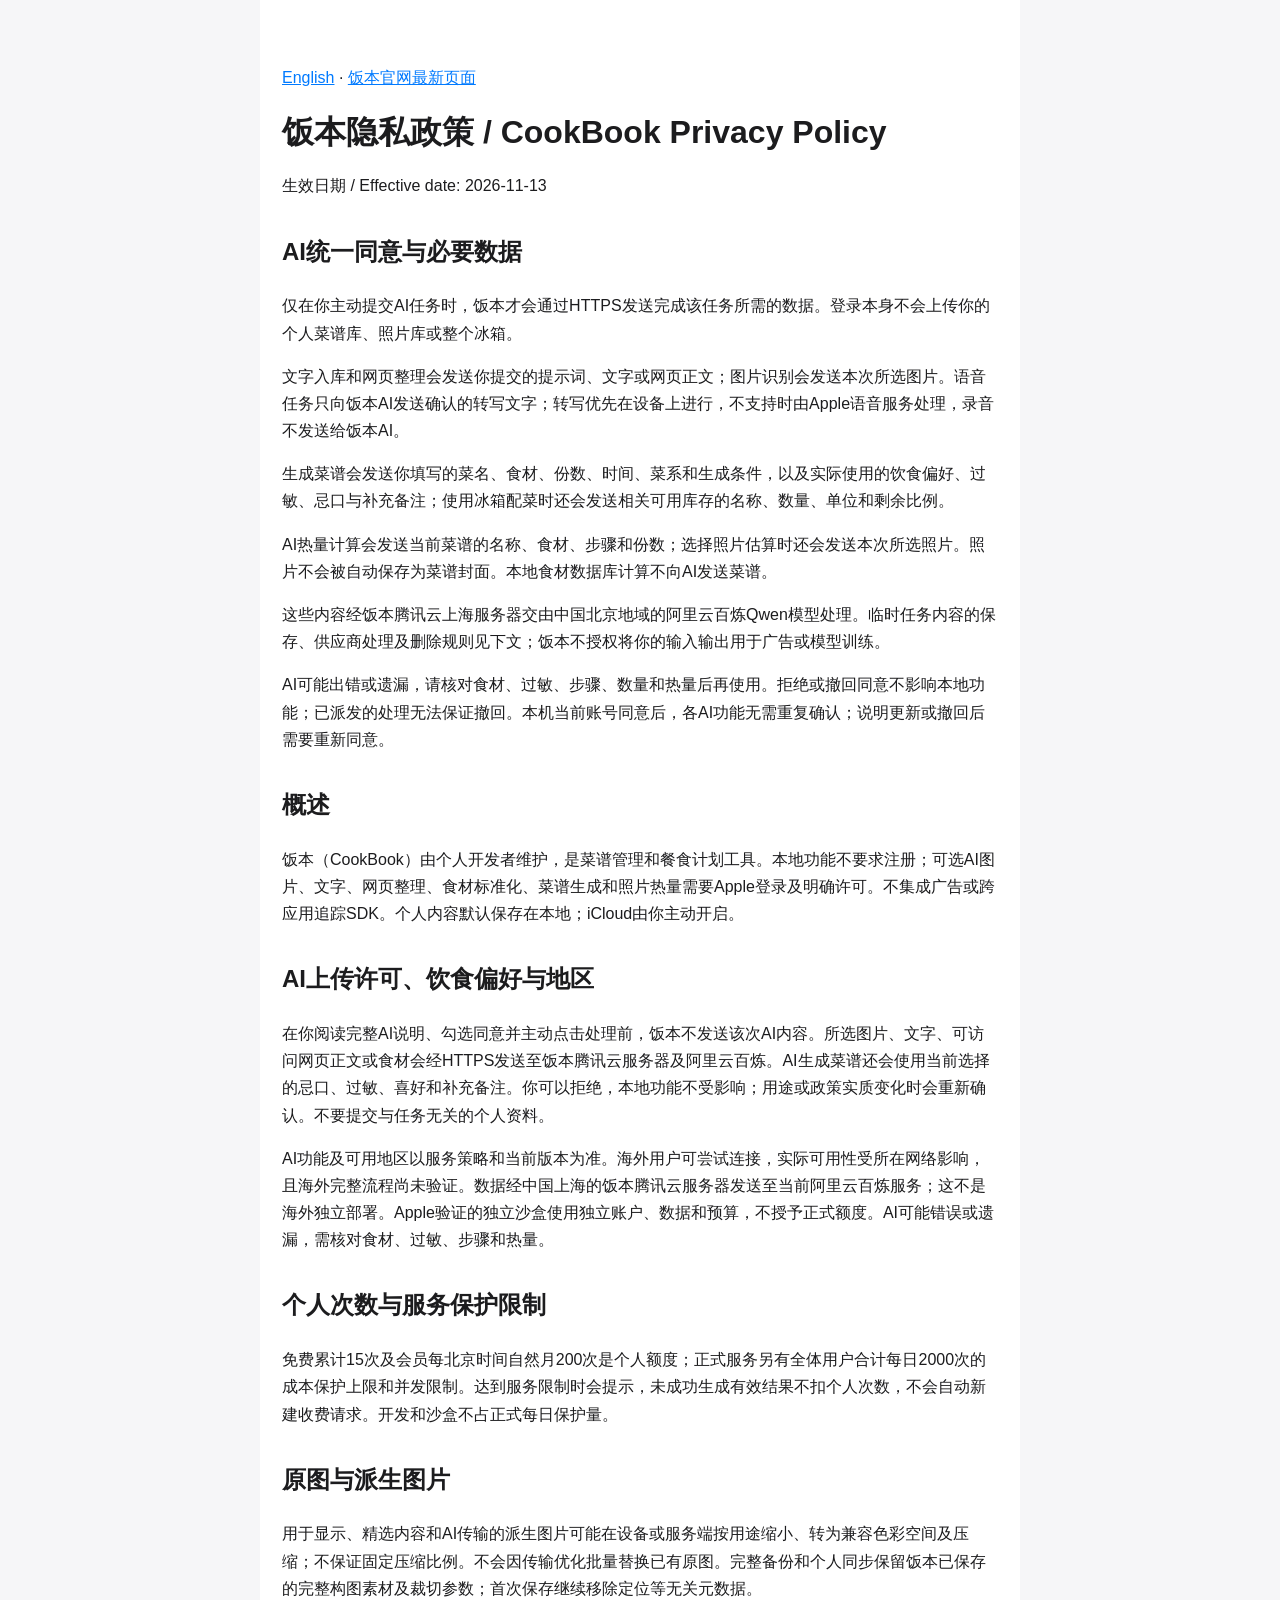
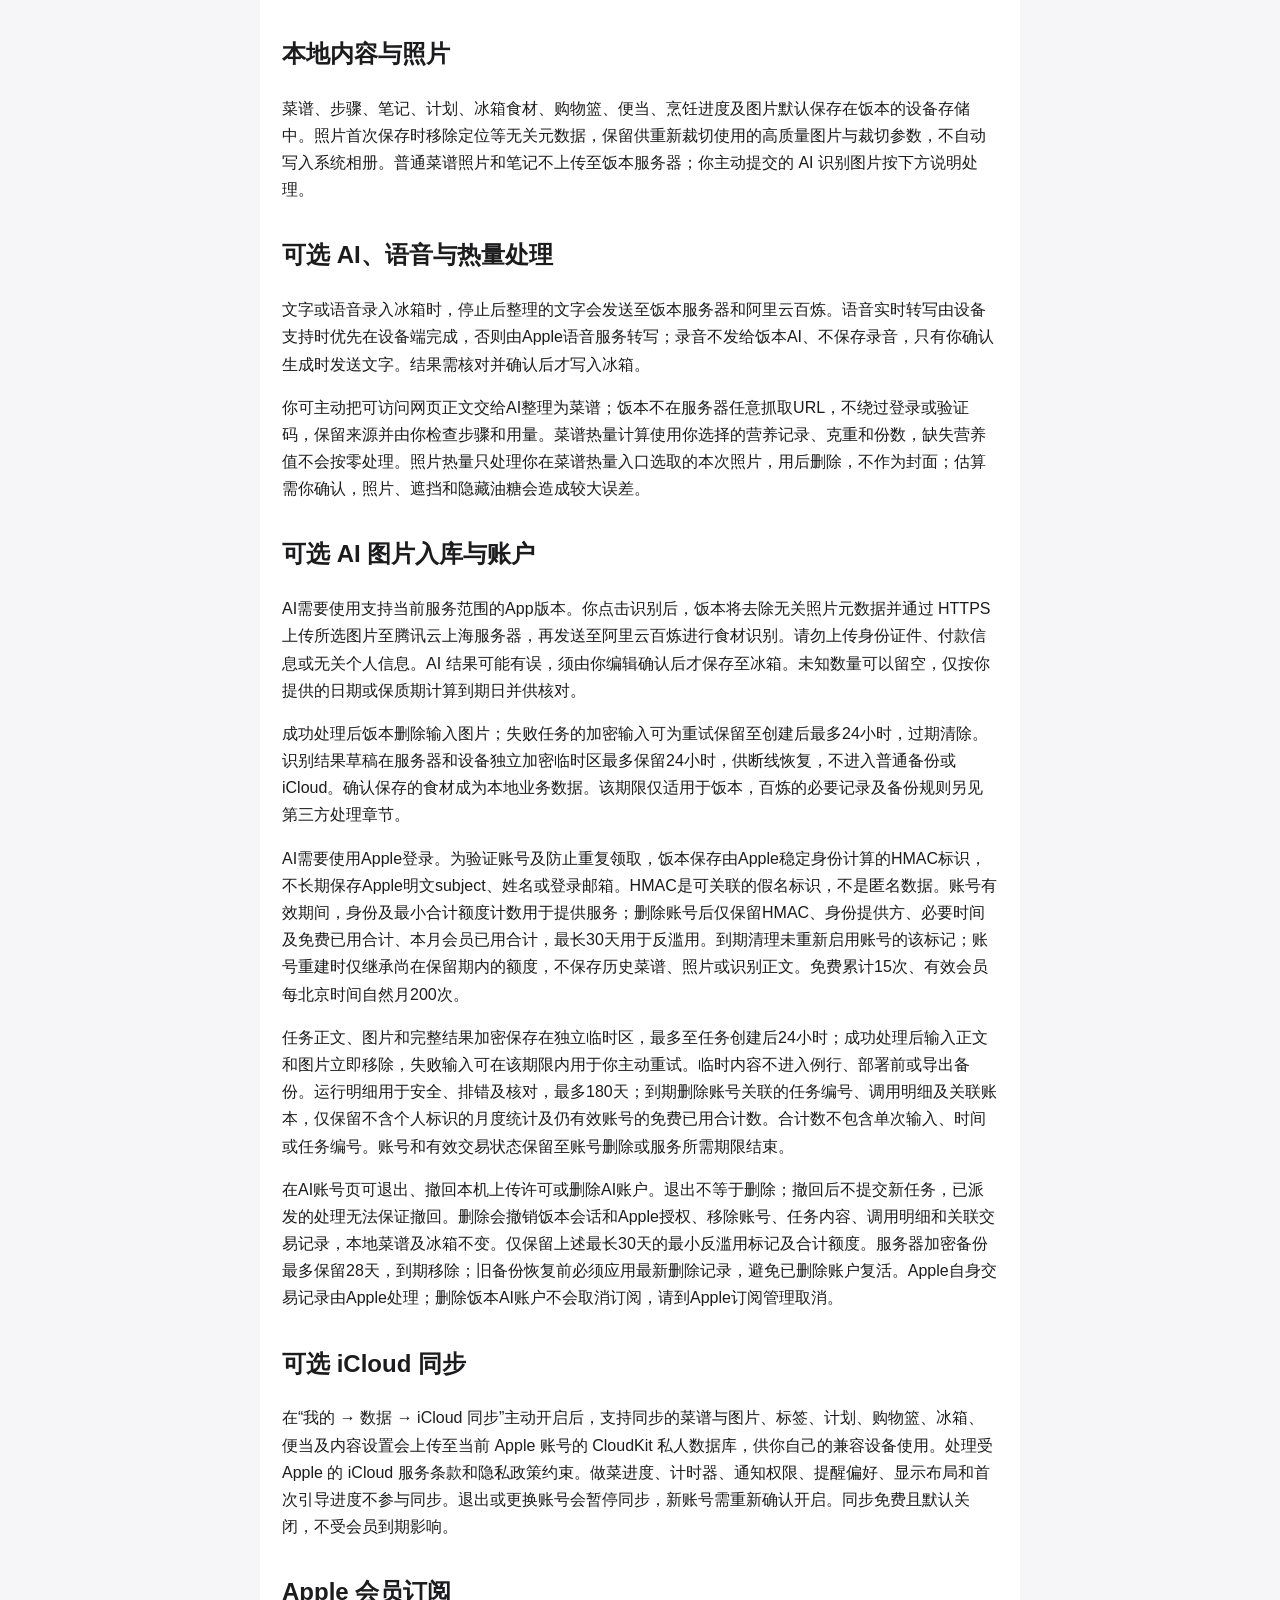
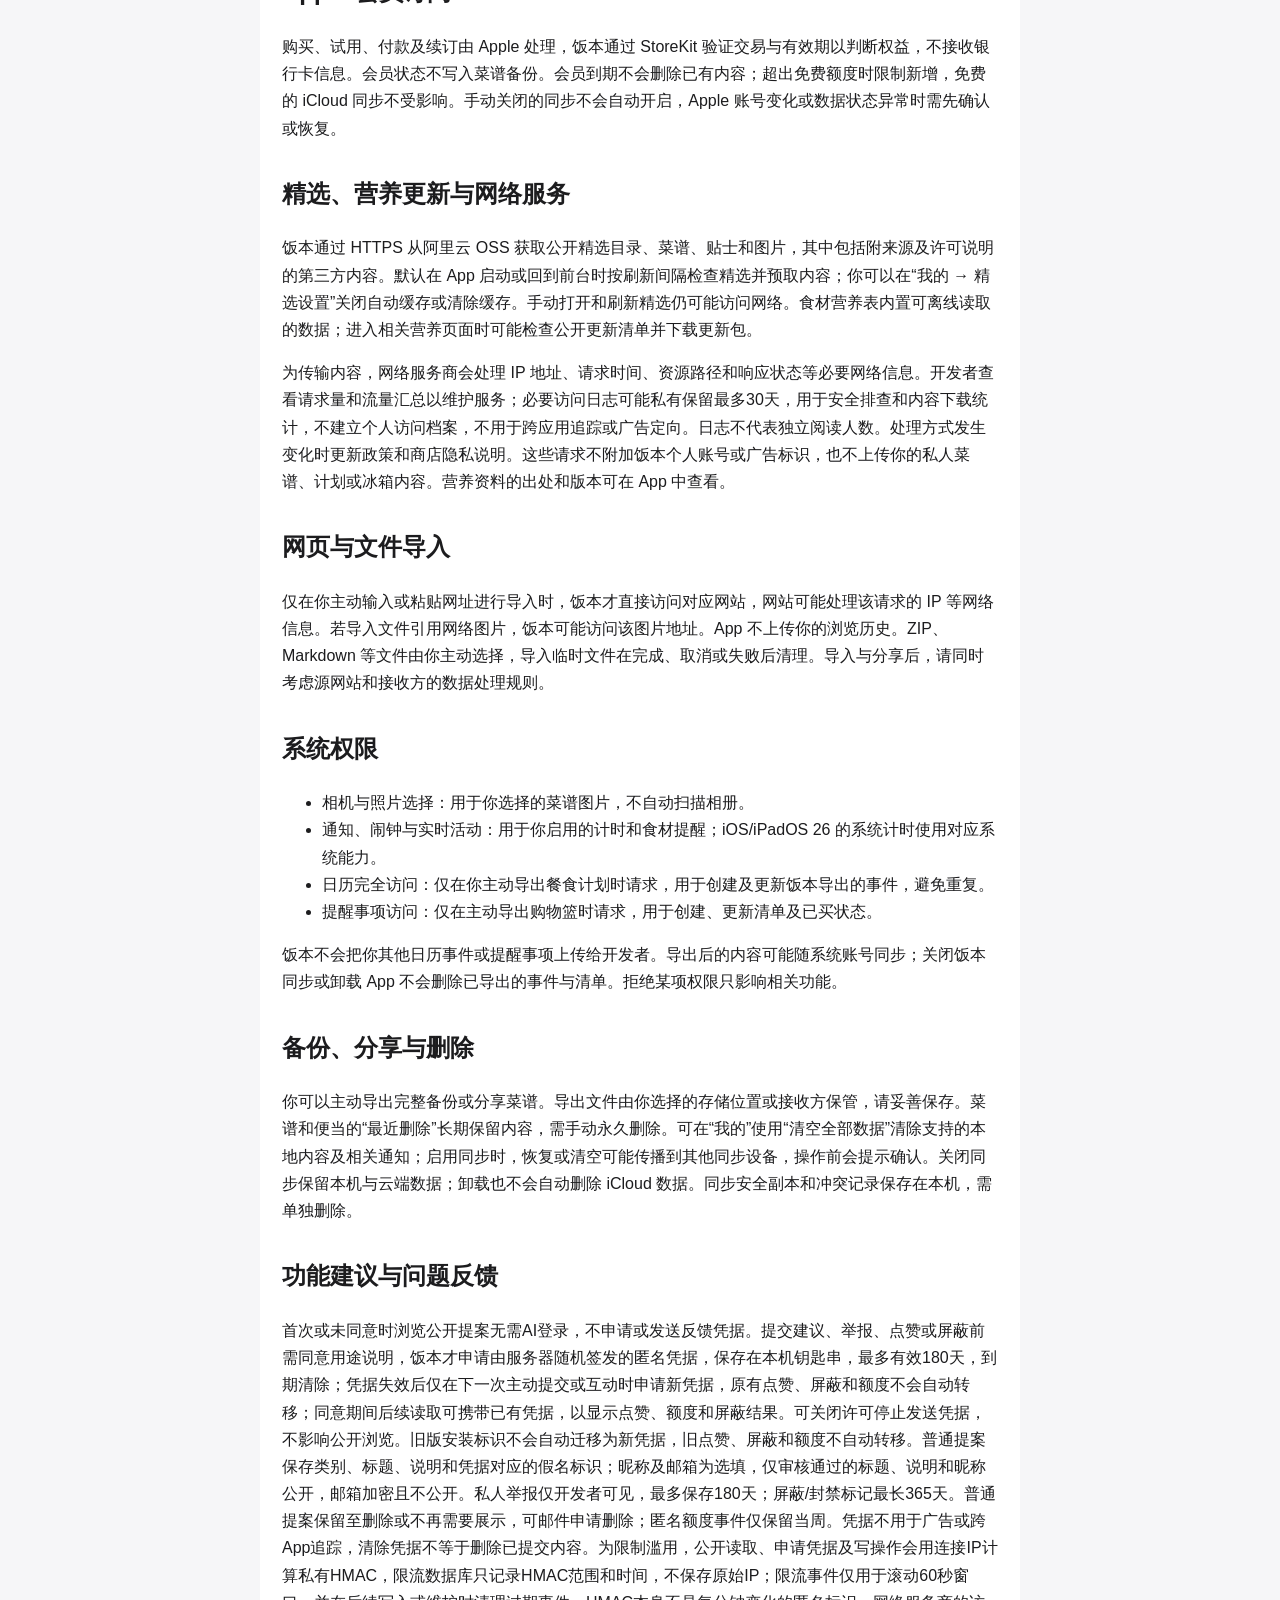
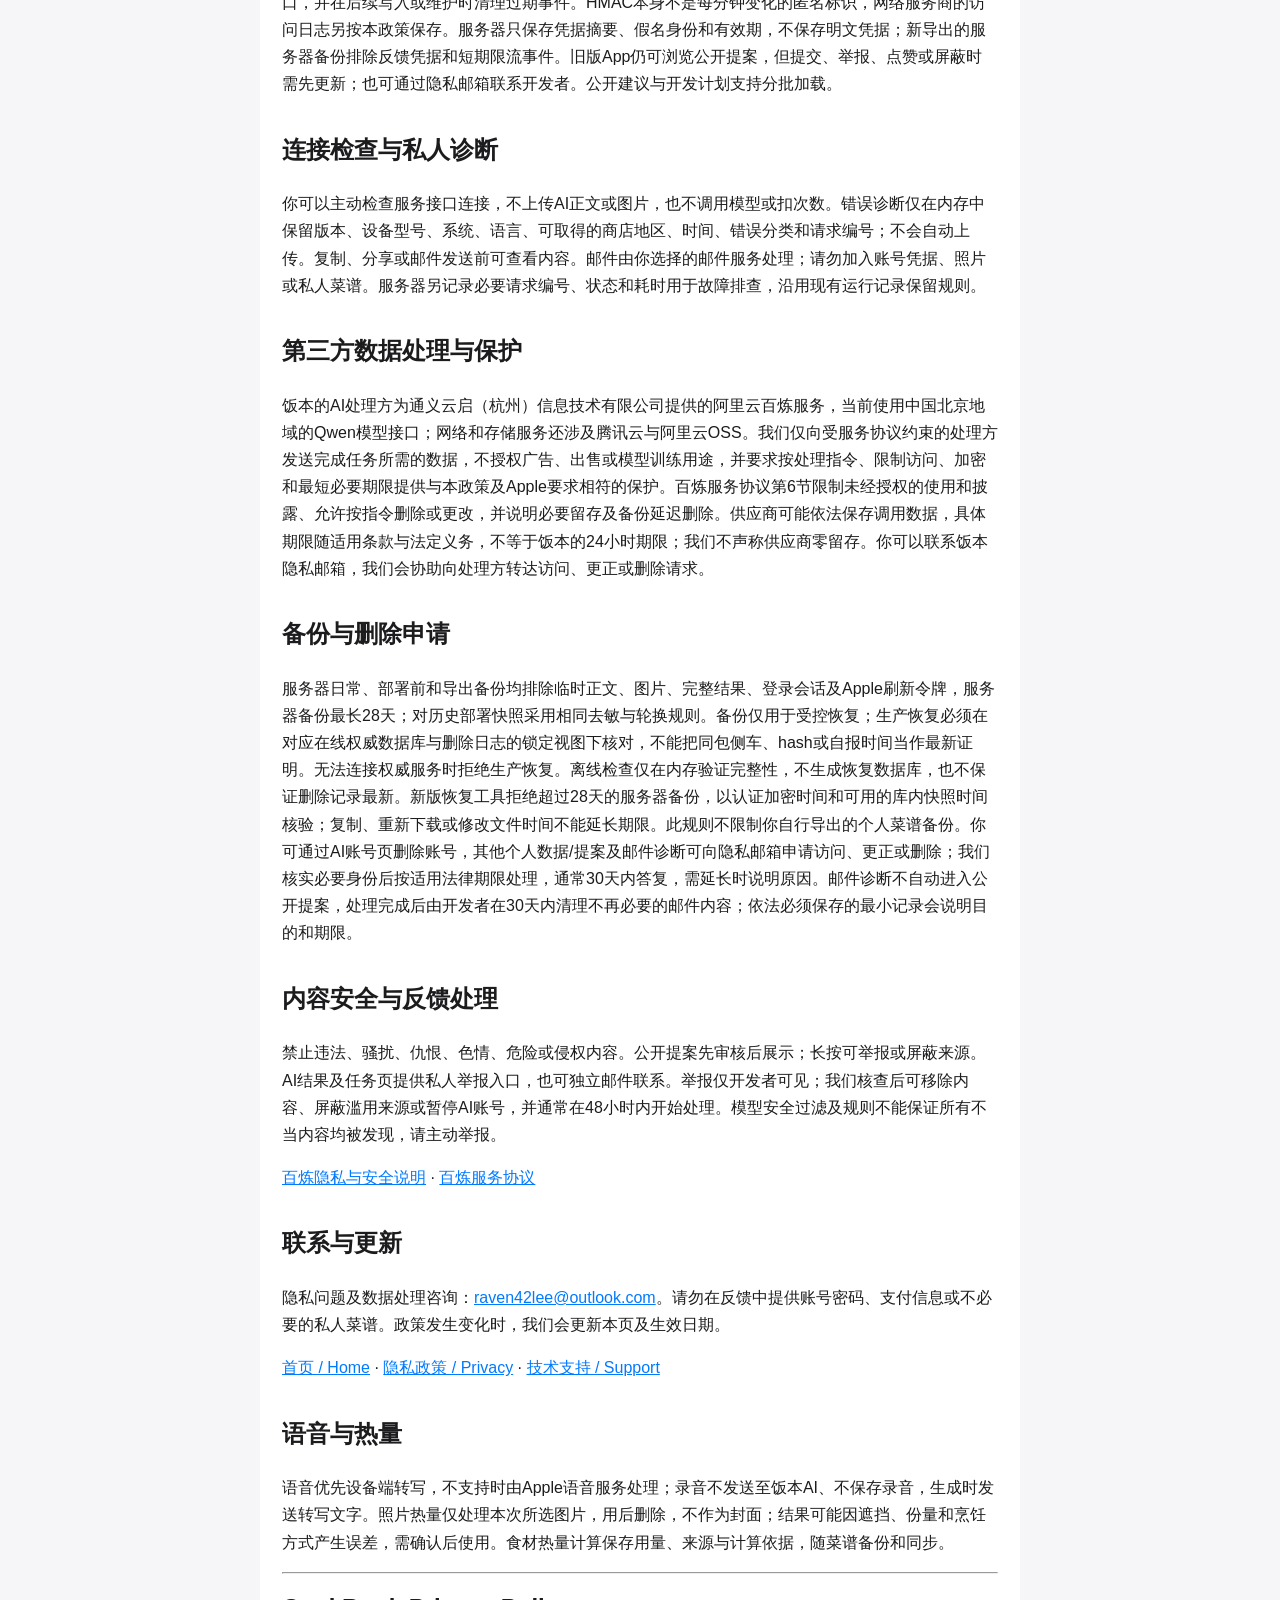
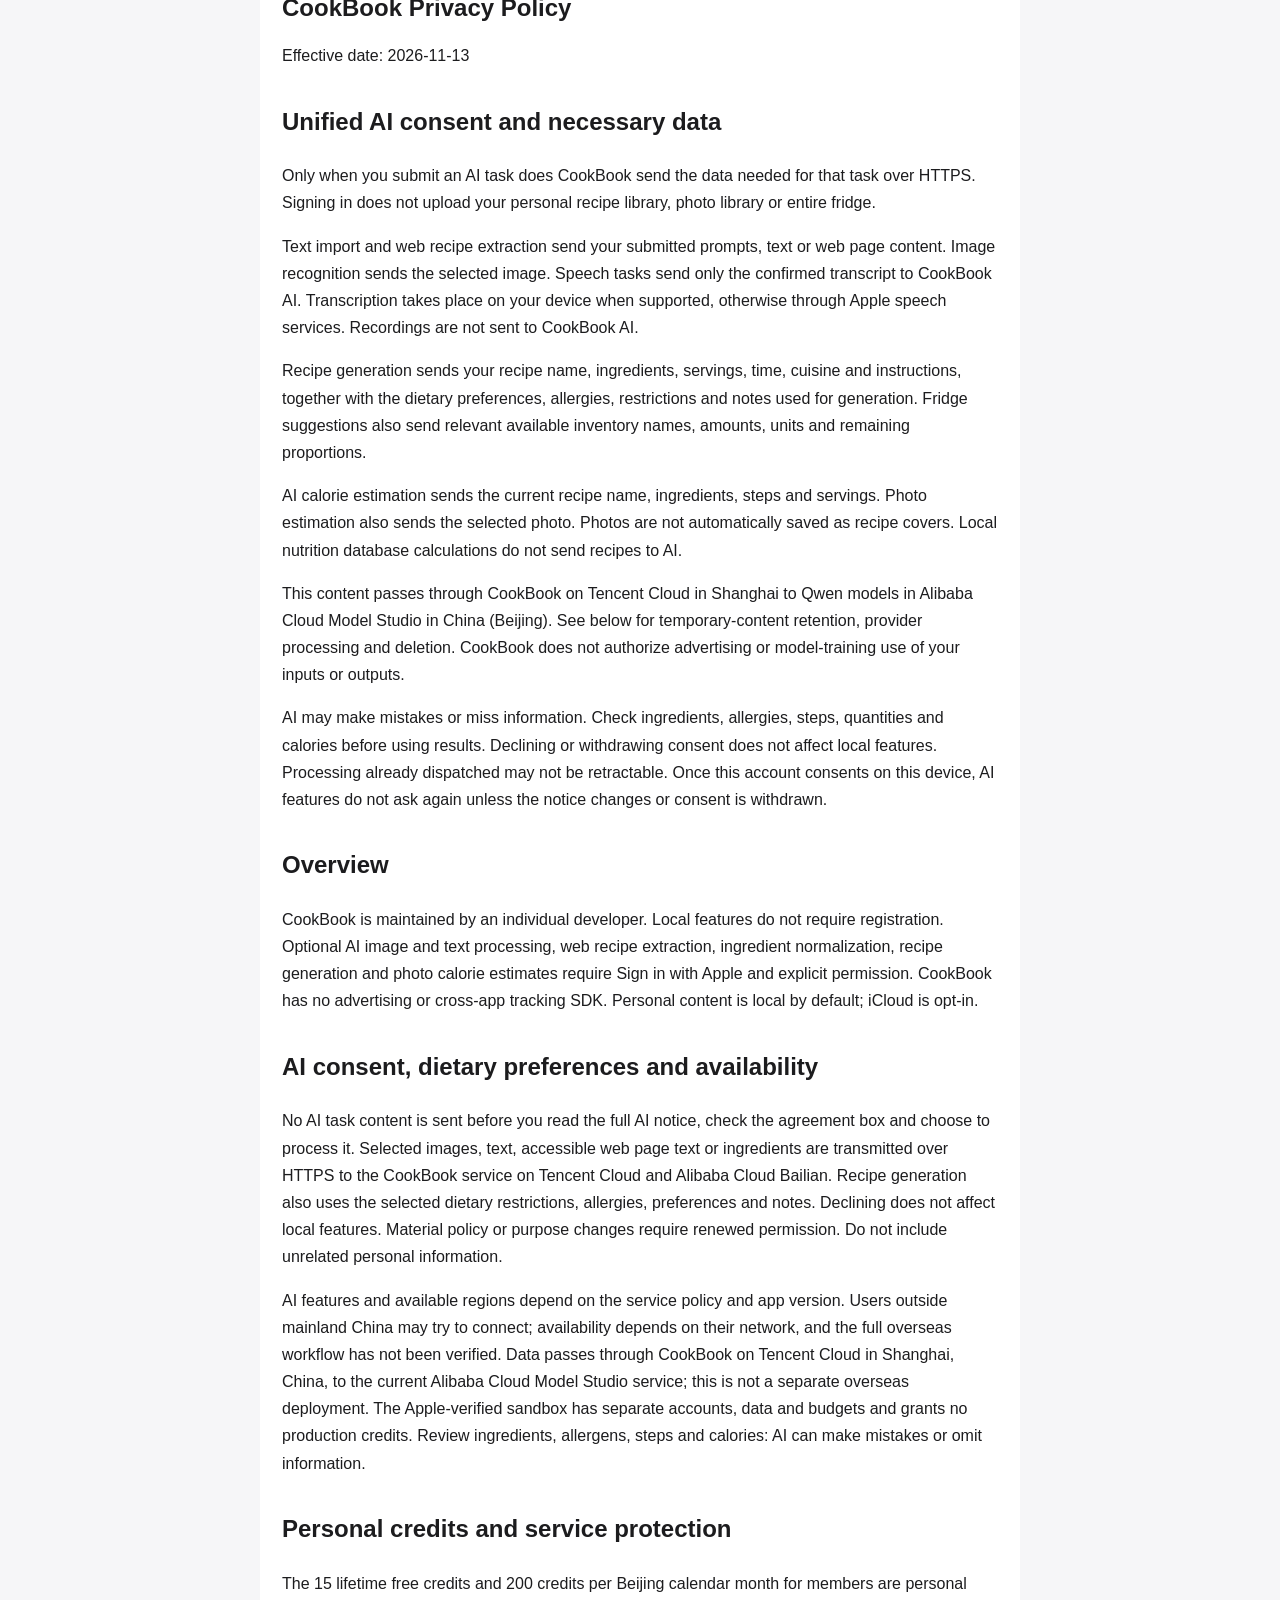
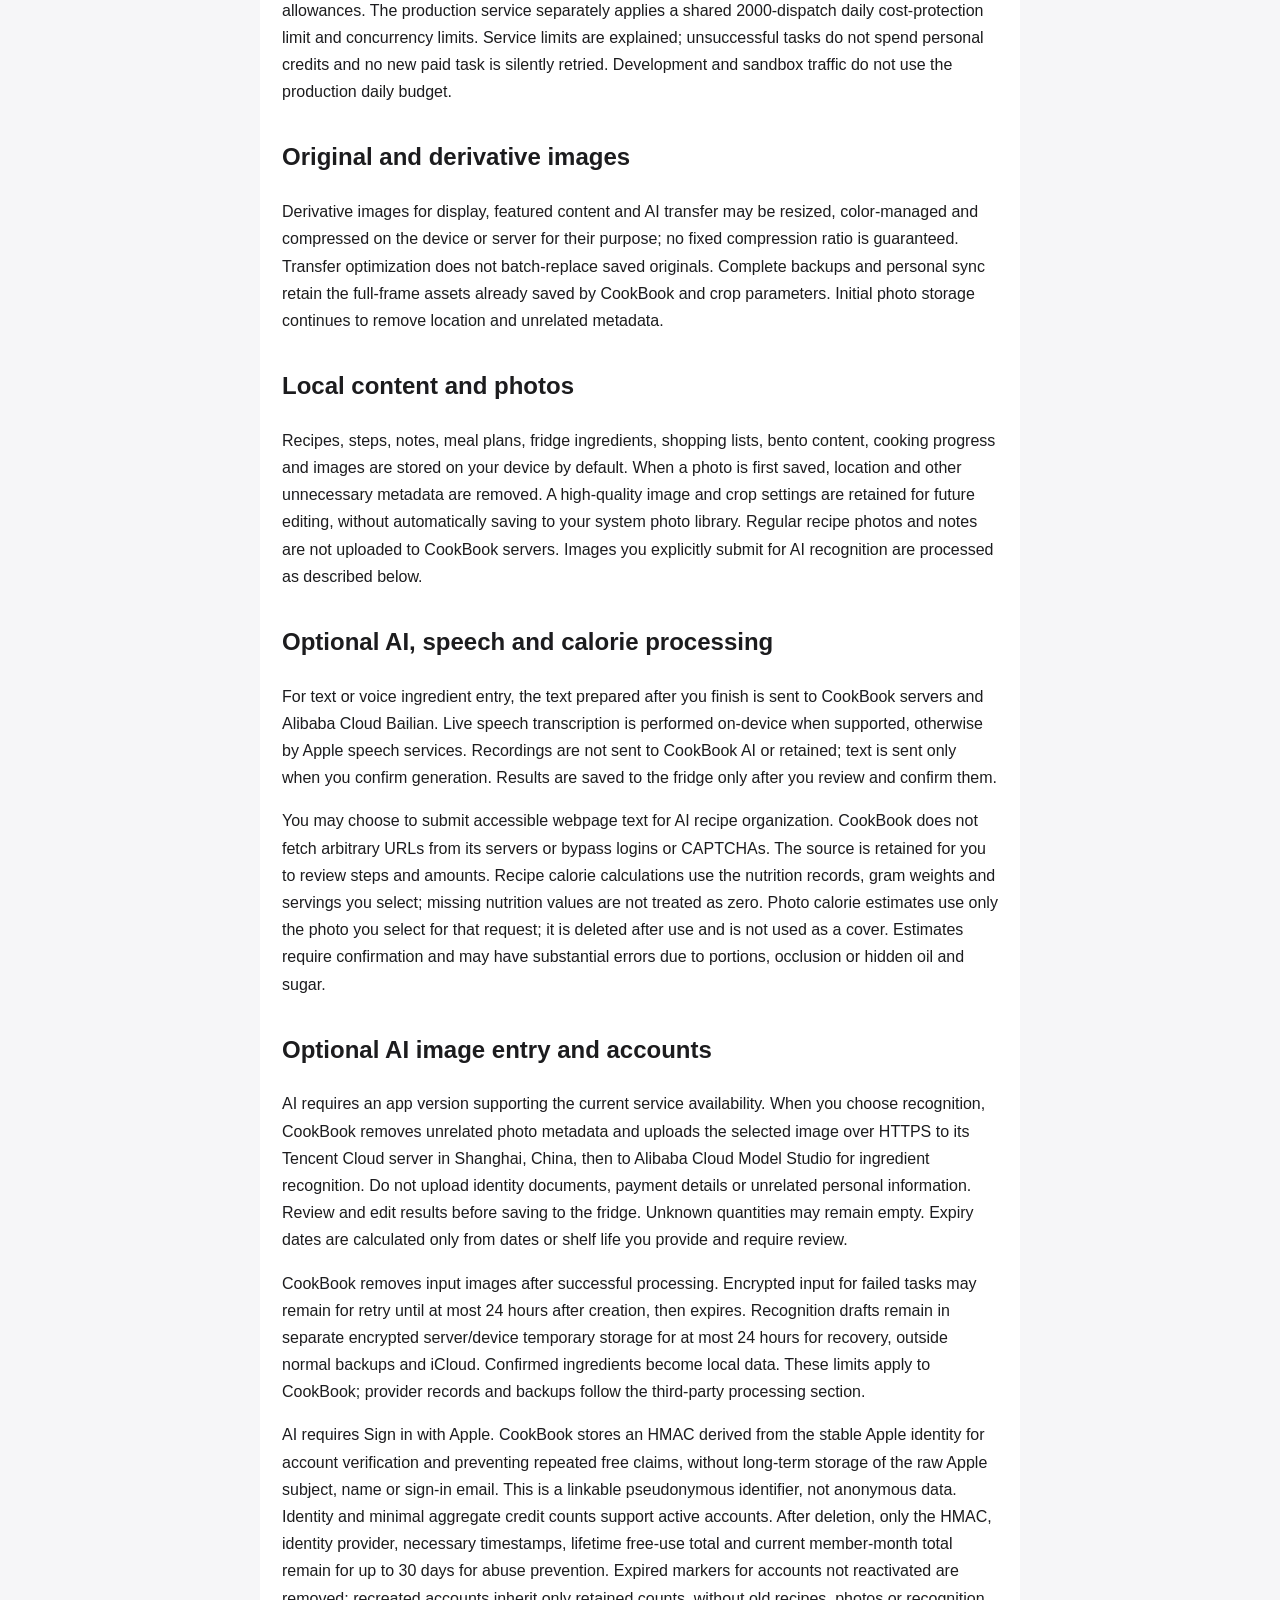
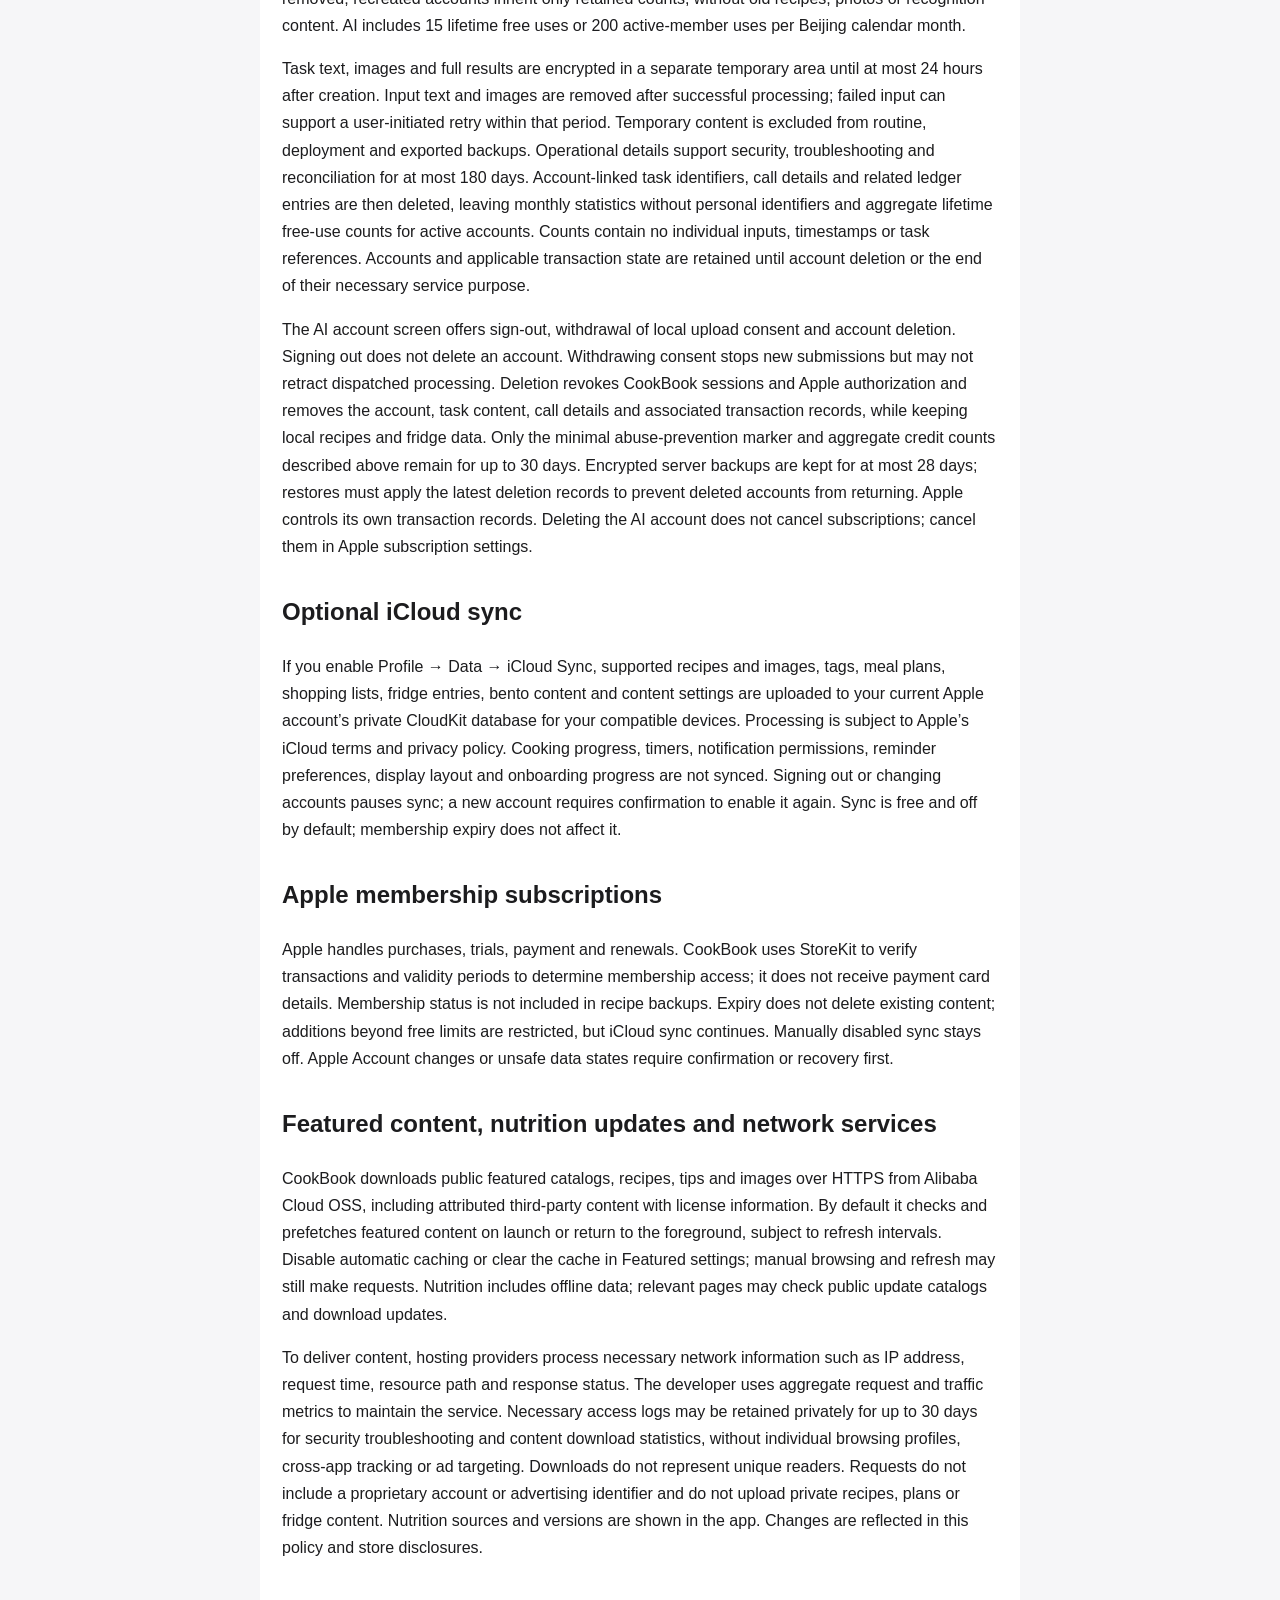
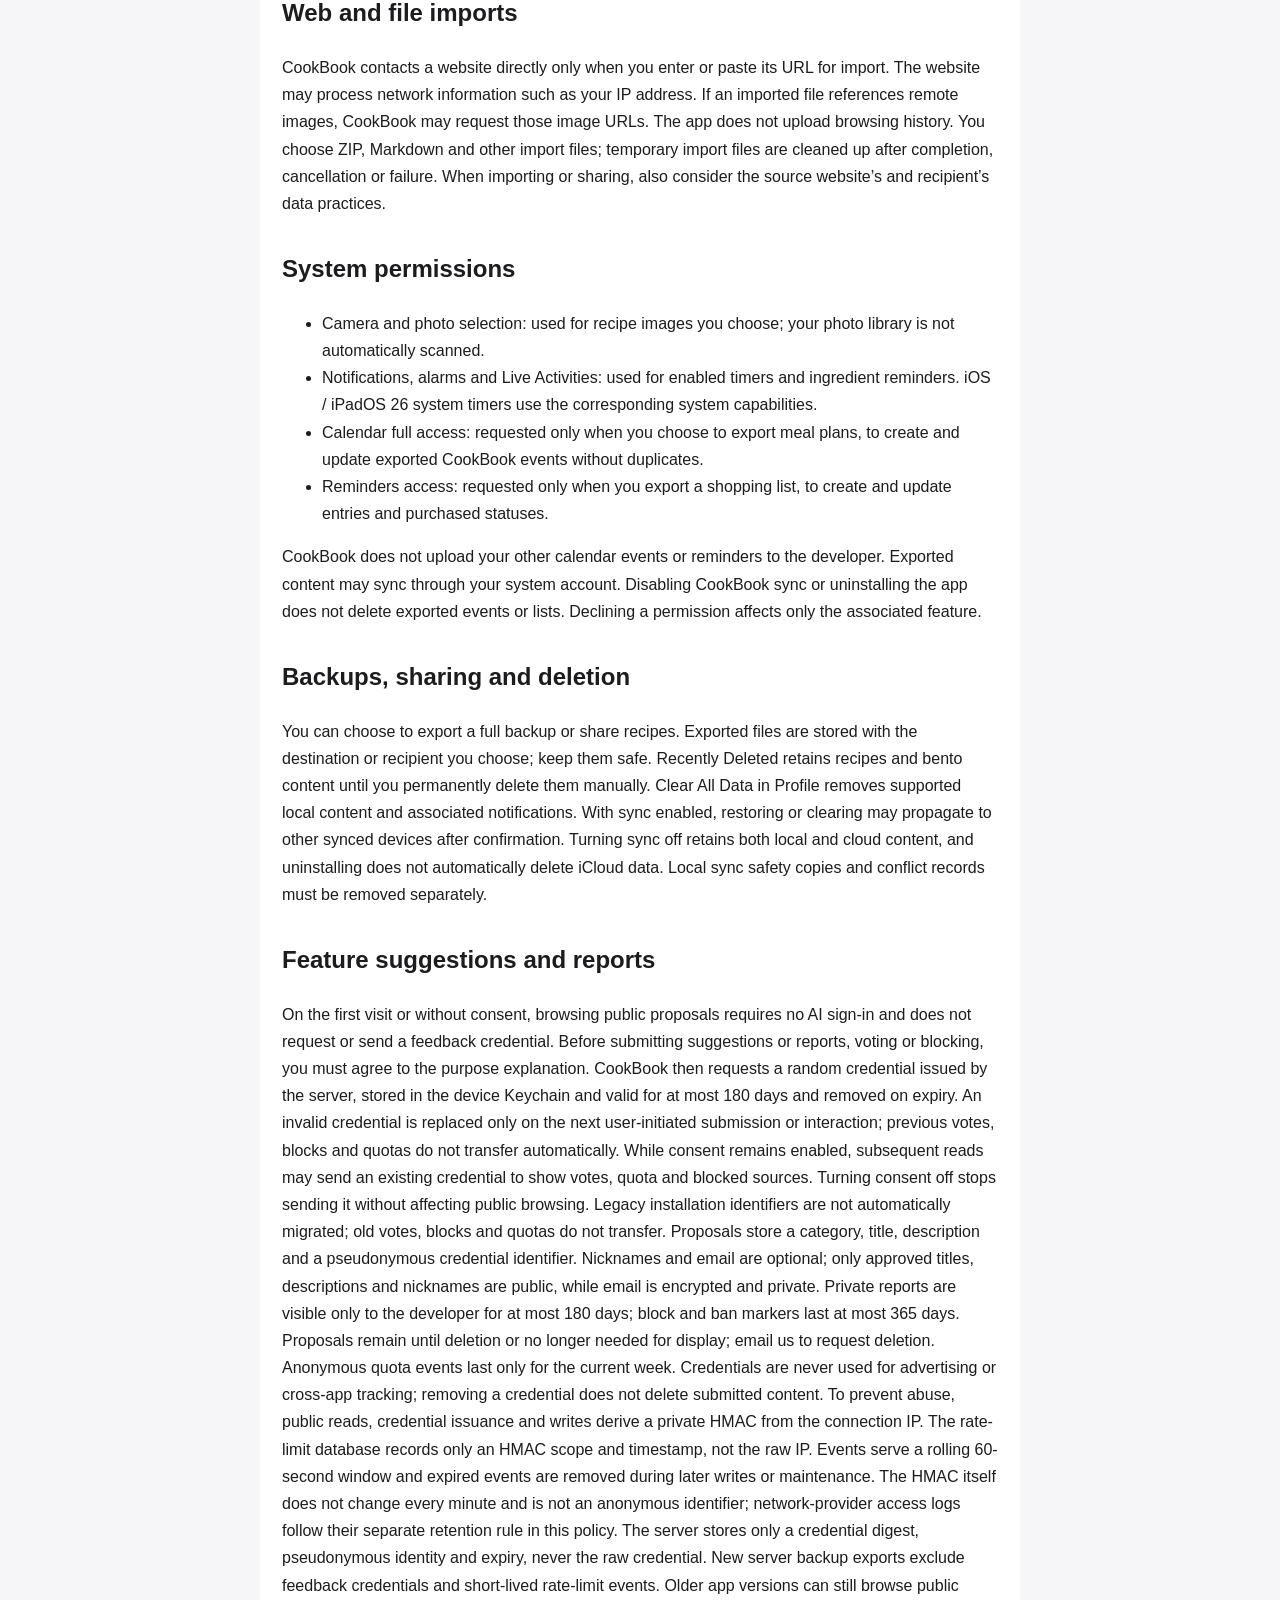
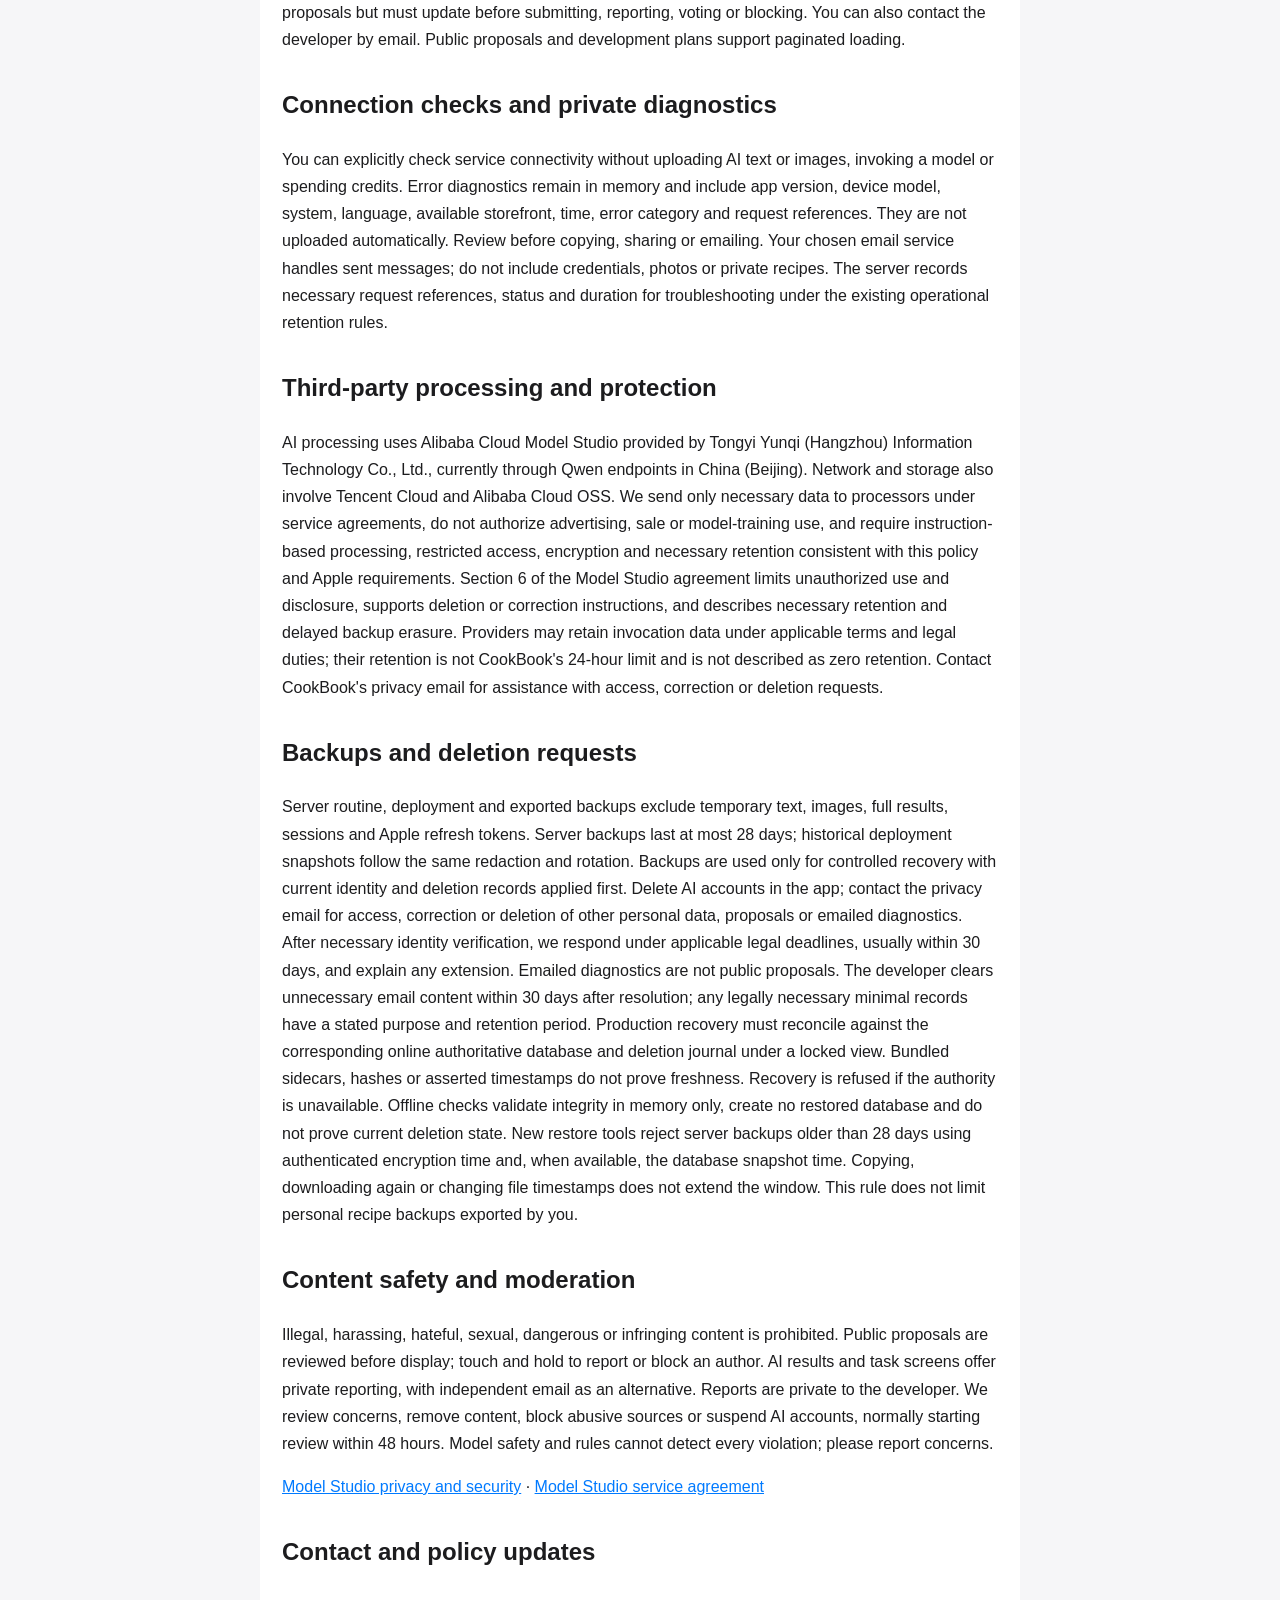
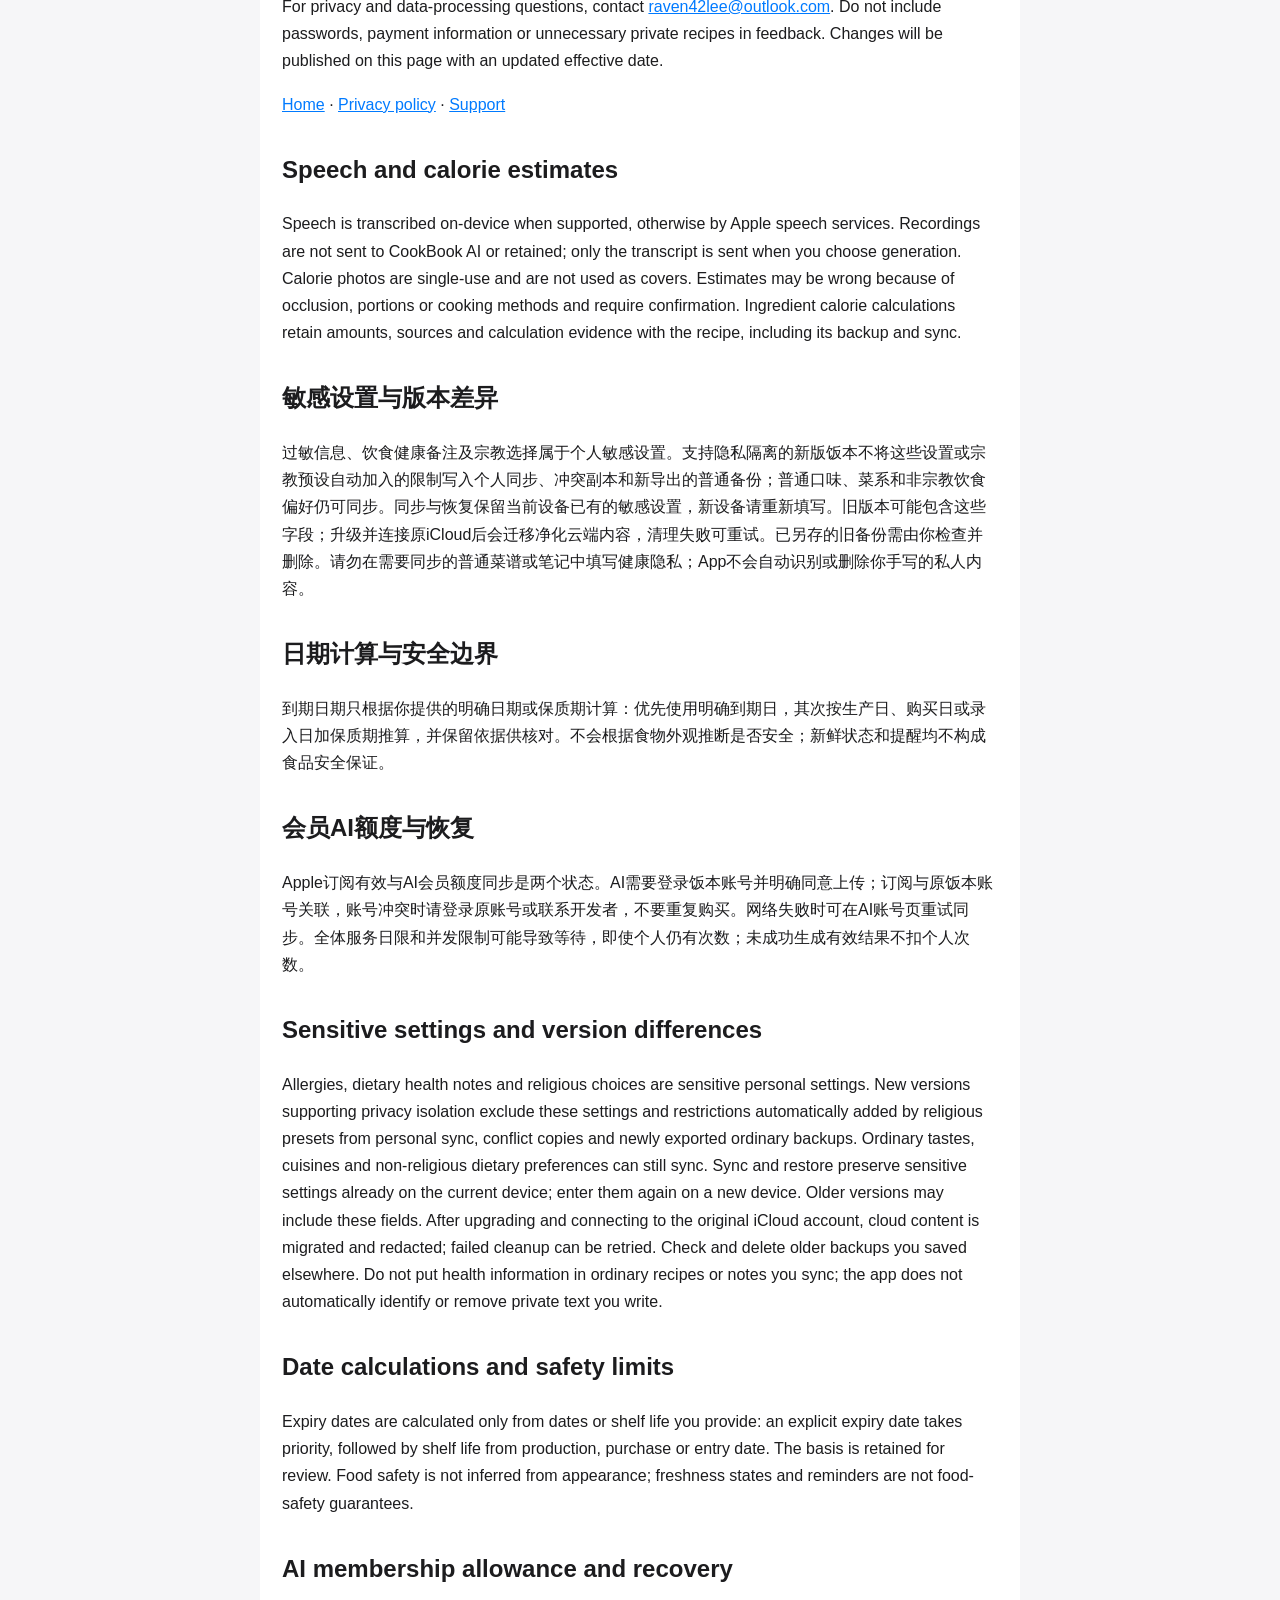
==== commit 79ba1fc6: "更新热量计划调料介绍及隐私数据说明" ====
--- a/docs/privacy.html
+++ b/docs/privacy.html
@@ -1,5 +1,5 @@
 <!doctype html>
-<html lang="zh-CN"><head><meta charset="utf-8"><meta name="viewport" content="width=device-width,initial-scale=1"><title>饭本 / CookBook privacy</title><link rel="stylesheet" href="style.css"></head><body><main><p><a href="#english">English</a> · <a href="https://cookbookapp.top/privacy.html">饭本官网最新页面</a></p><h1>饭本隐私政策 / CookBook Privacy Policy</h1><p>生效日期 / Effective date: 2026-11-12</p>
+<html lang="zh-CN"><head><meta charset="utf-8"><meta name="viewport" content="width=device-width,initial-scale=1"><title>饭本 / CookBook privacy</title><link rel="stylesheet" href="style.css"></head><body><main><p><a href="#english">English</a> · <a href="https://cookbookapp.top/privacy.html">饭本官网最新页面</a></p><h1>饭本隐私政策 / CookBook Privacy Policy</h1><p>生效日期 / Effective date: 2026-11-13</p>
 <h2>AI统一同意与必要数据</h2><p>仅在你主动提交AI任务时，饭本才会通过HTTPS发送完成该任务所需的数据。登录本身不会上传你的个人菜谱库、照片库或整个冰箱。</p><p>文字入库和网页整理会发送你提交的提示词、文字或网页正文；图片识别会发送本次所选图片。语音任务只向饭本AI发送确认的转写文字；转写优先在设备上进行，不支持时由Apple语音服务处理，录音不发送给饭本AI。</p><p>生成菜谱会发送你填写的菜名、食材、份数、时间、菜系和生成条件，以及实际使用的饮食偏好、过敏、忌口与补充备注；使用冰箱配菜时还会发送相关可用库存的名称、数量、单位和剩余比例。</p><p>AI热量计算会发送当前菜谱的名称、食材、步骤和份数；选择照片估算时还会发送本次所选照片。照片不会被自动保存为菜谱封面。本地食材数据库计算不向AI发送菜谱。</p><p>这些内容经饭本腾讯云上海服务器交由中国北京地域的阿里云百炼Qwen模型处理。临时任务内容的保存、供应商处理及删除规则见下文；饭本不授权将你的输入输出用于广告或模型训练。</p><p>AI可能出错或遗漏，请核对食材、过敏、步骤、数量和热量后再使用。拒绝或撤回同意不影响本地功能；已派发的处理无法保证撤回。本机当前账号同意后，各AI功能无需重复确认；说明更新或撤回后需要重新同意。</p><h2>概述</h2><p>饭本（CookBook）由个人开发者维护，是菜谱管理和餐食计划工具。本地功能不要求注册；可选AI图片、文字、网页整理、食材标准化、菜谱生成和照片热量需要Apple登录及明确许可。不集成广告或跨应用追踪SDK。个人内容默认保存在本地；iCloud由你主动开启。</p>
 <h2>AI上传许可、饮食偏好与地区</h2><p>在你阅读完整AI说明、勾选同意并主动点击处理前，饭本不发送该次AI内容。所选图片、文字、可访问网页正文或食材会经HTTPS发送至饭本腾讯云服务器及阿里云百炼。AI生成菜谱还会使用当前选择的忌口、过敏、喜好和补充备注。你可以拒绝，本地功能不受影响；用途或政策实质变化时会重新确认。不要提交与任务无关的个人资料。</p><p>AI功能及可用地区以服务策略和当前版本为准。海外用户可尝试连接，实际可用性受所在网络影响，且海外完整流程尚未验证。数据经中国上海的饭本腾讯云服务器发送至当前阿里云百炼服务；这不是海外独立部署。Apple验证的独立沙盒使用独立账户、数据和预算，不授予正式额度。AI可能错误或遗漏，需核对食材、过敏、步骤和热量。</p><h2>个人次数与服务保护限制</h2><p>免费累计15次及会员每北京时间自然月200次是个人额度；正式服务另有全体用户合计每日2000次的成本保护上限和并发限制。达到服务限制时会提示，未成功生成有效结果不扣个人次数，不会自动新建收费请求。开发和沙盒不占正式每日保护量。</p><h2>原图与派生图片</h2><p>用于显示、精选内容和AI传输的派生图片可能在设备或服务端按用途缩小、转为兼容色彩空间及压缩；不保证固定压缩比例。不会因传输优化批量替换已有原图。完整备份和个人同步保留饭本已保存的完整构图素材及裁切参数；首次保存继续移除定位等无关元数据。</p><h2>本地内容与照片</h2><p>菜谱、步骤、笔记、计划、冰箱食材、购物篮、便当、烹饪进度及图片默认保存在饭本的设备存储中。照片首次保存时移除定位等无关元数据，保留供重新裁切使用的高质量图片与裁切参数，不自动写入系统相册。普通菜谱照片和笔记不上传至饭本服务器；你主动提交的 AI 识别图片按下方说明处理。</p>
 <h2>可选 AI、语音与热量处理</h2><p>文字或语音录入冰箱时，停止后整理的文字会发送至饭本服务器和阿里云百炼。语音实时转写由设备支持时优先在设备端完成，否则由Apple语音服务转写；录音不发给饭本AI、不保存录音，只有你确认生成时发送文字。结果需核对并确认后才写入冰箱。</p><p>你可主动把可访问网页正文交给AI整理为菜谱；饭本不在服务器任意抓取URL，不绕过登录或验证码，保留来源并由你检查步骤和用量。菜谱热量计算使用你选择的营养记录、克重和份数，缺失营养值不会按零处理。照片热量只处理你在菜谱热量入口选取的本次照片，用后删除，不作为封面；估算需你确认，照片、遮挡和隐藏油糖会造成较大误差。</p><h2>可选 AI 图片入库与账户</h2><p>AI需要使用支持当前服务范围的App版本。你点击识别后，饭本将去除无关照片元数据并通过 HTTPS 上传所选图片至腾讯云上海服务器，再发送至阿里云百炼进行食材识别。请勿上传身份证件、付款信息或无关个人信息。AI 结果可能有误，须由你编辑确认后才保存至冰箱。未知数量可以留空，仅按你提供的日期或保质期计算到期日并供核对。</p><p>成功处理后饭本删除输入图片；失败任务的加密输入可为重试保留至创建后最多24小时，过期清除。识别结果草稿在服务器和设备独立加密临时区最多保留24小时，供断线恢复，不进入普通备份或iCloud。确认保存的食材成为本地业务数据。该期限仅适用于饭本，百炼的必要记录及备份规则另见第三方处理章节。</p><p>AI需要使用Apple登录。为验证账号及防止重复领取，饭本保存由Apple稳定身份计算的HMAC标识，不长期保存Apple明文subject、姓名或登录邮箱。HMAC是可关联的假名标识，不是匿名数据。账号有效期间，身份及最小合计额度计数用于提供服务；删除账号后仅保留HMAC、身份提供方、必要时间及免费已用合计、本月会员已用合计，最长30天用于反滥用。到期清理未重新启用账号的该标记；账号重建时仅继承尚在保留期内的额度，不保存历史菜谱、照片或识别正文。免费累计15次、有效会员每北京时间自然月200次。</p><p>任务正文、图片和完整结果加密保存在独立临时区，最多至任务创建后24小时；成功处理后输入正文和图片立即移除，失败输入可在该期限内用于你主动重试。临时内容不进入例行、部署前或导出备份。运行明细用于安全、排错及核对，最多180天；到期删除账号关联的任务编号、调用明细及关联账本，仅保留不含个人标识的月度统计及仍有效账号的免费已用合计数。合计数不包含单次输入、时间或任务编号。账号和有效交易状态保留至账号删除或服务所需期限结束。</p><p>在AI账号页可退出、撤回本机上传许可或删除AI账户。退出不等于删除；撤回后不提交新任务，已派发的处理无法保证撤回。删除会撤销饭本会话和Apple授权、移除账号、任务内容、调用明细和关联交易记录，本地菜谱及冰箱不变。仅保留上述最长30天的最小反滥用标记及合计额度。服务器加密备份最多保留28天，到期移除；旧备份恢复前必须应用最新删除记录，避免已删除账户复活。Apple自身交易记录由Apple处理；删除饭本AI账户不会取消订阅，请到Apple订阅管理取消。</p>
@@ -11,7 +11,7 @@
 <h2>备份、分享与删除</h2><p>你可以主动导出完整备份或分享菜谱。导出文件由你选择的存储位置或接收方保管，请妥善保存。菜谱和便当的“最近删除”长期保留内容，需手动永久删除。可在“我的”使用“清空全部数据”清除支持的本地内容及相关通知；启用同步时，恢复或清空可能传播到其他同步设备，操作前会提示确认。关闭同步保留本机与云端数据；卸载也不会自动删除 iCloud 数据。同步安全副本和冲突记录保存在本机，需单独删除。</p>
 <h2>功能建议与问题反馈</h2><p>首次或未同意时浏览公开提案无需AI登录，不申请或发送反馈凭据。提交建议、举报、点赞或屏蔽前需同意用途说明，饭本才申请由服务器随机签发的匿名凭据，保存在本机钥匙串，最多有效180天，到期清除；凭据失效后仅在下一次主动提交或互动时申请新凭据，原有点赞、屏蔽和额度不会自动转移；同意期间后续读取可携带已有凭据，以显示点赞、额度和屏蔽结果。可关闭许可停止发送凭据，不影响公开浏览。旧版安装标识不会自动迁移为新凭据，旧点赞、屏蔽和额度不自动转移。普通提案保存类别、标题、说明和凭据对应的假名标识；昵称及邮箱为选填，仅审核通过的标题、说明和昵称公开，邮箱加密且不公开。私人举报仅开发者可见，最多保存180天；屏蔽/封禁标记最长365天。普通提案保留至删除或不再需要展示，可邮件申请删除；匿名额度事件仅保留当周。凭据不用于广告或跨App追踪，清除凭据不等于删除已提交内容。为限制滥用，公开读取、申请凭据及写操作会用连接IP计算私有HMAC，限流数据库只记录HMAC范围和时间，不保存原始IP；限流事件仅用于滚动60秒窗口，并在后续写入或维护时清理过期事件。HMAC本身不是每分钟变化的匿名标识，网络服务商的访问日志另按本政策保存。服务器只保存凭据摘要、假名身份和有效期，不保存明文凭据；新导出的服务器备份排除反馈凭据和短期限流事件。旧版App仍可浏览公开提案，但提交、举报、点赞或屏蔽时需先更新；也可通过隐私邮箱联系开发者。公开建议与开发计划支持分批加载。</p>
 <h2>连接检查与私人诊断</h2><p>你可以主动检查服务接口连接，不上传AI正文或图片，也不调用模型或扣次数。错误诊断仅在内存中保留版本、设备型号、系统、语言、可取得的商店地区、时间、错误分类和请求编号；不会自动上传。复制、分享或邮件发送前可查看内容。邮件由你选择的邮件服务处理；请勿加入账号凭据、照片或私人菜谱。服务器另记录必要请求编号、状态和耗时用于故障排查，沿用现有运行记录保留规则。</p><h2>第三方数据处理与保护</h2><p>饭本的AI处理方为通义云启（杭州）信息技术有限公司提供的阿里云百炼服务，当前使用中国北京地域的Qwen模型接口；网络和存储服务还涉及腾讯云与阿里云OSS。我们仅向受服务协议约束的处理方发送完成任务所需的数据，不授权广告、出售或模型训练用途，并要求按处理指令、限制访问、加密和最短必要期限提供与本政策及Apple要求相符的保护。百炼服务协议第6节限制未经授权的使用和披露、允许按指令删除或更改，并说明必要留存及备份延迟删除。供应商可能依法保存调用数据，具体期限随适用条款与法定义务，不等于饭本的24小时期限；我们不声称供应商零留存。你可以联系饭本隐私邮箱，我们会协助向处理方转达访问、更正或删除请求。</p><h2>备份与删除申请</h2><p>服务器日常、部署前和导出备份均排除临时正文、图片、完整结果、登录会话及Apple刷新令牌，服务器备份最长28天；对历史部署快照采用相同去敏与轮换规则。备份仅用于受控恢复；生产恢复必须在对应在线权威数据库与删除日志的锁定视图下核对，不能把同包侧车、hash或自报时间当作最新证明。无法连接权威服务时拒绝生产恢复。离线检查仅在内存验证完整性，不生成恢复数据库，也不保证删除记录最新。新版恢复工具拒绝超过28天的服务器备份，以认证加密时间和可用的库内快照时间核验；复制、重新下载或修改文件时间不能延长期限。此规则不限制你自行导出的个人菜谱备份。你可通过AI账号页删除账号，其他个人数据/提案及邮件诊断可向隐私邮箱申请访问、更正或删除；我们核实必要身份后按适用法律期限处理，通常30天内答复，需延长时说明原因。邮件诊断不自动进入公开提案，处理完成后由开发者在30天内清理不再必要的邮件内容；依法必须保存的最小记录会说明目的和期限。</p><h2>内容安全与反馈处理</h2><p>禁止违法、骚扰、仇恨、色情、危险或侵权内容。公开提案先审核后展示；长按可举报或屏蔽来源。AI结果及任务页提供私人举报入口，也可独立邮件联系。举报仅开发者可见；我们核查后可移除内容、屏蔽滥用来源或暂停AI账号，并通常在48小时内开始处理。模型安全过滤及规则不能保证所有不当内容均被发现，请主动举报。</p><p><a href="https://help.aliyun.com/zh/model-studio/privacy-notice">百炼隐私与安全说明</a> · <a href="https://terms.alicdn.com/legal-agreement/terms/common_platform_service/20230728213935489/20230728213935489.html">百炼服务协议</a></p><h2>联系与更新</h2><p>隐私问题及数据处理咨询：<a href="mailto:raven42lee@outlook.com">raven42lee@outlook.com</a>。请勿在反馈中提供账号密码、支付信息或不必要的私人菜谱。政策发生变化时，我们会更新本页及生效日期。</p>
-<p><a href="https://cookbookapp.top/">首页 / Home</a> · <a href="https://cookbookapp.top/privacy.html">隐私政策 / Privacy</a> · <a href="https://cookbookapp.top/support.html">技术支持 / Support</a></p><h2>语音与热量</h2><p>语音优先设备端转写，不支持时由Apple语音服务处理；录音不发送至饭本AI、不保存录音，生成时发送转写文字。照片热量仅处理本次所选图片，用后删除，不作为封面；结果可能因遮挡、份量和烹饪方式产生误差，需确认后使用。食材热量计算保存用量、来源与计算依据，随菜谱备份和同步。</p><hr><section id="english" lang="en"><h1>CookBook Privacy Policy</h1><p>Effective date: 2026-11-12</p>
+<p><a href="https://cookbookapp.top/">首页 / Home</a> · <a href="https://cookbookapp.top/privacy.html">隐私政策 / Privacy</a> · <a href="https://cookbookapp.top/support.html">技术支持 / Support</a></p><h2>语音与热量</h2><p>语音优先设备端转写，不支持时由Apple语音服务处理；录音不发送至饭本AI、不保存录音，生成时发送转写文字。照片热量仅处理本次所选图片，用后删除，不作为封面；结果可能因遮挡、份量和烹饪方式产生误差，需确认后使用。食材热量计算保存用量、来源与计算依据，随菜谱备份和同步。</p><hr><section id="english" lang="en"><h1>CookBook Privacy Policy</h1><p>Effective date: 2026-11-13</p>
 <h2>Unified AI consent and necessary data</h2><p>Only when you submit an AI task does CookBook send the data needed for that task over HTTPS. Signing in does not upload your personal recipe library, photo library or entire fridge.</p><p>Text import and web recipe extraction send your submitted prompts, text or web page content. Image recognition sends the selected image. Speech tasks send only the confirmed transcript to CookBook AI. Transcription takes place on your device when supported, otherwise through Apple speech services. Recordings are not sent to CookBook AI.</p><p>Recipe generation sends your recipe name, ingredients, servings, time, cuisine and instructions, together with the dietary preferences, allergies, restrictions and notes used for generation. Fridge suggestions also send relevant available inventory names, amounts, units and remaining proportions.</p><p>AI calorie estimation sends the current recipe name, ingredients, steps and servings. Photo estimation also sends the selected photo. Photos are not automatically saved as recipe covers. Local nutrition database calculations do not send recipes to AI.</p><p>This content passes through CookBook on Tencent Cloud in Shanghai to Qwen models in Alibaba Cloud Model Studio in China (Beijing). See below for temporary-content retention, provider processing and deletion. CookBook does not authorize advertising or model-training use of your inputs or outputs.</p><p>AI may make mistakes or miss information. Check ingredients, allergies, steps, quantities and calories before using results. Declining or withdrawing consent does not affect local features. Processing already dispatched may not be retractable. Once this account consents on this device, AI features do not ask again unless the notice changes or consent is withdrawn.</p><h2>Overview</h2><p>CookBook is maintained by an individual developer. Local features do not require registration. Optional AI image and text processing, web recipe extraction, ingredient normalization, recipe generation and photo calorie estimates require Sign in with Apple and explicit permission. CookBook has no advertising or cross-app tracking SDK. Personal content is local by default; iCloud is opt-in.</p>
 <h2>AI consent, dietary preferences and availability</h2><p>No AI task content is sent before you read the full AI notice, check the agreement box and choose to process it. Selected images, text, accessible web page text or ingredients are transmitted over HTTPS to the CookBook service on Tencent Cloud and Alibaba Cloud Bailian. Recipe generation also uses the selected dietary restrictions, allergies, preferences and notes. Declining does not affect local features. Material policy or purpose changes require renewed permission. Do not include unrelated personal information.</p><p>AI features and available regions depend on the service policy and app version. Users outside mainland China may try to connect; availability depends on their network, and the full overseas workflow has not been verified. Data passes through CookBook on Tencent Cloud in Shanghai, China, to the current Alibaba Cloud Model Studio service; this is not a separate overseas deployment. The Apple-verified sandbox has separate accounts, data and budgets and grants no production credits. Review ingredients, allergens, steps and calories: AI can make mistakes or omit information.</p><h2>Personal credits and service protection</h2><p>The 15 lifetime free credits and 200 credits per Beijing calendar month for members are personal allowances. The production service separately applies a shared 2000-dispatch daily cost-protection limit and concurrency limits. Service limits are explained; unsuccessful tasks do not spend personal credits and no new paid task is silently retried. Development and sandbox traffic do not use the production daily budget.</p><h2>Original and derivative images</h2><p>Derivative images for display, featured content and AI transfer may be resized, color-managed and compressed on the device or server for their purpose; no fixed compression ratio is guaranteed. Transfer optimization does not batch-replace saved originals. Complete backups and personal sync retain the full-frame assets already saved by CookBook and crop parameters. Initial photo storage continues to remove location and unrelated metadata.</p><h2>Local content and photos</h2><p>Recipes, steps, notes, meal plans, fridge ingredients, shopping lists, bento content, cooking progress and images are stored on your device by default. When a photo is first saved, location and other unnecessary metadata are removed. A high-quality image and crop settings are retained for future editing, without automatically saving to your system photo library. Regular recipe photos and notes are not uploaded to CookBook servers. Images you explicitly submit for AI recognition are processed as described below.</p>
 <h2>Optional AI, speech and calorie processing</h2><p>For text or voice ingredient entry, the text prepared after you finish is sent to CookBook servers and Alibaba Cloud Bailian. Live speech transcription is performed on-device when supported, otherwise by Apple speech services. Recordings are not sent to CookBook AI or retained; text is sent only when you confirm generation. Results are saved to the fridge only after you review and confirm them.</p><p>You may choose to submit accessible webpage text for AI recipe organization. CookBook does not fetch arbitrary URLs from its servers or bypass logins or CAPTCHAs. The source is retained for you to review steps and amounts. Recipe calorie calculations use the nutrition records, gram weights and servings you select; missing nutrition values are not treated as zero. Photo calorie estimates use only the photo you select for that request; it is deleted after use and is not used as a cover. Estimates require confirmation and may have substantial errors due to portions, occlusion or hidden oil and sugar.</p><h2>Optional AI image entry and accounts</h2><p>AI requires an app version supporting the current service availability. When you choose recognition, CookBook removes unrelated photo metadata and uploads the selected image over HTTPS to its Tencent Cloud server in Shanghai, China, then to Alibaba Cloud Model Studio for ingredient recognition. Do not upload identity documents, payment details or unrelated personal information. Review and edit results before saving to the fridge. Unknown quantities may remain empty. Expiry dates are calculated only from dates or shelf life you provide and require review.</p><p>CookBook removes input images after successful processing. Encrypted input for failed tasks may remain for retry until at most 24 hours after creation, then expires. Recognition drafts remain in separate encrypted server/device temporary storage for at most 24 hours for recovery, outside normal backups and iCloud. Confirmed ingredients become local data. These limits apply to CookBook; provider records and backups follow the third-party processing section.</p><p>AI requires Sign in with Apple. CookBook stores an HMAC derived from the stable Apple identity for account verification and preventing repeated free claims, without long-term storage of the raw Apple subject, name or sign-in email. This is a linkable pseudonymous identifier, not anonymous data. Identity and minimal aggregate credit counts support active accounts. After deletion, only the HMAC, identity provider, necessary timestamps, lifetime free-use total and current member-month total remain for up to 30 days for abuse prevention. Expired markers for accounts not reactivated are removed; recreated accounts inherit only retained counts, without old recipes, photos or recognition content. AI includes 15 lifetime free uses or 200 active-member uses per Beijing calendar month.</p><p>Task text, images and full results are encrypted in a separate temporary area until at most 24 hours after creation. Input text and images are removed after successful processing; failed input can support a user-initiated retry within that period. Temporary content is excluded from routine, deployment and exported backups. Operational details support security, troubleshooting and reconciliation for at most 180 days. Account-linked task identifiers, call details and related ledger entries are then deleted, leaving monthly statistics without personal identifiers and aggregate lifetime free-use counts for active accounts. Counts contain no individual inputs, timestamps or task references. Accounts and applicable transaction state are retained until account deletion or the end of their necessary service purpose.</p><p>The AI account screen offers sign-out, withdrawal of local upload consent and account deletion. Signing out does not delete an account. Withdrawing consent stops new submissions but may not retract dispatched processing. Deletion revokes CookBook sessions and Apple authorization and removes the account, task content, call details and associated transaction records, while keeping local recipes and fridge data. Only the minimal abuse-prevention marker and aggregate credit counts described above remain for up to 30 days. Encrypted server backups are kept for at most 28 days; restores must apply the latest deletion records to prevent deleted accounts from returning. Apple controls its own transaction records. Deleting the AI account does not cancel subscriptions; cancel them in Apple subscription settings.</p>
@@ -23,4 +23,4 @@
 <h2>Backups, sharing and deletion</h2><p>You can choose to export a full backup or share recipes. Exported files are stored with the destination or recipient you choose; keep them safe. Recently Deleted retains recipes and bento content until you permanently delete them manually. Clear All Data in Profile removes supported local content and associated notifications. With sync enabled, restoring or clearing may propagate to other synced devices after confirmation. Turning sync off retains both local and cloud content, and uninstalling does not automatically delete iCloud data. Local sync safety copies and conflict records must be removed separately.</p>
 <h2>Feature suggestions and reports</h2><p>On the first visit or without consent, browsing public proposals requires no AI sign-in and does not request or send a feedback credential. Before submitting suggestions or reports, voting or blocking, you must agree to the purpose explanation. CookBook then requests a random credential issued by the server, stored in the device Keychain and valid for at most 180 days and removed on expiry. An invalid credential is replaced only on the next user-initiated submission or interaction; previous votes, blocks and quotas do not transfer automatically. While consent remains enabled, subsequent reads may send an existing credential to show votes, quota and blocked sources. Turning consent off stops sending it without affecting public browsing. Legacy installation identifiers are not automatically migrated; old votes, blocks and quotas do not transfer. Proposals store a category, title, description and a pseudonymous credential identifier. Nicknames and email are optional; only approved titles, descriptions and nicknames are public, while email is encrypted and private. Private reports are visible only to the developer for at most 180 days; block and ban markers last at most 365 days. Proposals remain until deletion or no longer needed for display; email us to request deletion. Anonymous quota events last only for the current week. Credentials are never used for advertising or cross-app tracking; removing a credential does not delete submitted content. To prevent abuse, public reads, credential issuance and writes derive a private HMAC from the connection IP. The rate-limit database records only an HMAC scope and timestamp, not the raw IP. Events serve a rolling 60-second window and expired events are removed during later writes or maintenance. The HMAC itself does not change every minute and is not an anonymous identifier; network-provider access logs follow their separate retention rule in this policy. The server stores only a credential digest, pseudonymous identity and expiry, never the raw credential. New server backup exports exclude feedback credentials and short-lived rate-limit events. Older app versions can still browse public proposals but must update before submitting, reporting, voting or blocking. You can also contact the developer by email. Public proposals and development plans support paginated loading.</p>
 <h2>Connection checks and private diagnostics</h2><p>You can explicitly check service connectivity without uploading AI text or images, invoking a model or spending credits. Error diagnostics remain in memory and include app version, device model, system, language, available storefront, time, error category and request references. They are not uploaded automatically. Review before copying, sharing or emailing. Your chosen email service handles sent messages; do not include credentials, photos or private recipes. The server records necessary request references, status and duration for troubleshooting under the existing operational retention rules.</p><h2>Third-party processing and protection</h2><p>AI processing uses Alibaba Cloud Model Studio provided by Tongyi Yunqi (Hangzhou) Information Technology Co., Ltd., currently through Qwen endpoints in China (Beijing). Network and storage also involve Tencent Cloud and Alibaba Cloud OSS. We send only necessary data to processors under service agreements, do not authorize advertising, sale or model-training use, and require instruction-based processing, restricted access, encryption and necessary retention consistent with this policy and Apple requirements. Section 6 of the Model Studio agreement limits unauthorized use and disclosure, supports deletion or correction instructions, and describes necessary retention and delayed backup erasure. Providers may retain invocation data under applicable terms and legal duties; their retention is not CookBook's 24-hour limit and is not described as zero retention. Contact CookBook's privacy email for assistance with access, correction or deletion requests.</p><h2>Backups and deletion requests</h2><p>Server routine, deployment and exported backups exclude temporary text, images, full results, sessions and Apple refresh tokens. Server backups last at most 28 days; historical deployment snapshots follow the same redaction and rotation. Backups are used only for controlled recovery with current identity and deletion records applied first. Delete AI accounts in the app; contact the privacy email for access, correction or deletion of other personal data, proposals or emailed diagnostics. After necessary identity verification, we respond under applicable legal deadlines, usually within 30 days, and explain any extension. Emailed diagnostics are not public proposals. The developer clears unnecessary email content within 30 days after resolution; any legally necessary minimal records have a stated purpose and retention period. Production recovery must reconcile against the corresponding online authoritative database and deletion journal under a locked view. Bundled sidecars, hashes or asserted timestamps do not prove freshness. Recovery is refused if the authority is unavailable. Offline checks validate integrity in memory only, create no restored database and do not prove current deletion state. New restore tools reject server backups older than 28 days using authenticated encryption time and, when available, the database snapshot time. Copying, downloading again or changing file timestamps does not extend the window. This rule does not limit personal recipe backups exported by you.</p><h2>Content safety and moderation</h2><p>Illegal, harassing, hateful, sexual, dangerous or infringing content is prohibited. Public proposals are reviewed before display; touch and hold to report or block an author. AI results and task screens offer private reporting, with independent email as an alternative. Reports are private to the developer. We review concerns, remove content, block abusive sources or suspend AI accounts, normally starting review within 48 hours. Model safety and rules cannot detect every violation; please report concerns.</p><p><a href="https://help.aliyun.com/zh/model-studio/privacy-notice">Model Studio privacy and security</a> · <a href="https://terms.alicdn.com/legal-agreement/terms/common_platform_service/20230728213935489/20230728213935489.html">Model Studio service agreement</a></p><h2>Contact and policy updates</h2><p>For privacy and data-processing questions, contact <a href="mailto:raven42lee@outlook.com">raven42lee@outlook.com</a>. Do not include passwords, payment information or unnecessary private recipes in feedback. Changes will be published on this page with an updated effective date.</p>
-<p><a href="https://cookbookapp.top/">Home</a> · <a href="https://cookbookapp.top/privacy.html">Privacy policy</a> · <a href="https://cookbookapp.top/support.html">Support</a></p><h2>Speech and calorie estimates</h2><p>Speech is transcribed on-device when supported, otherwise by Apple speech services. Recordings are not sent to CookBook AI or retained; only the transcript is sent when you choose generation. Calorie photos are single-use and are not used as covers. Estimates may be wrong because of occlusion, portions or cooking methods and require confirmation. Ingredient calorie calculations retain amounts, sources and calculation evidence with the recipe, including its backup and sync.</p></section><h2>敏感设置与版本差异</h2><p>过敏信息、饮食健康备注及宗教选择属于个人敏感设置。支持隐私隔离的新版饭本不将这些设置或宗教预设自动加入的限制写入个人同步、冲突副本和新导出的普通备份；普通口味、菜系和非宗教饮食偏好仍可同步。同步与恢复保留当前设备已有的敏感设置，新设备请重新填写。旧版本可能包含这些字段；升级并连接原iCloud后会迁移净化云端内容，清理失败可重试。已另存的旧备份需由你检查并删除。请勿在需要同步的普通菜谱或笔记中填写健康隐私；App不会自动识别或删除你手写的私人内容。</p><h2>日期计算与安全边界</h2><p>到期日期只根据你提供的明确日期或保质期计算：优先使用明确到期日，其次按生产日、购买日或录入日加保质期推算，并保留依据供核对。不会根据食物外观推断是否安全；新鲜状态和提醒均不构成食品安全保证。</p><h2>会员AI额度与恢复</h2><p>Apple订阅有效与AI会员额度同步是两个状态。AI需要登录饭本账号并明确同意上传；订阅与原饭本账号关联，账号冲突时请登录原账号或联系开发者，不要重复购买。网络失败时可在AI账号页重试同步。全体服务日限和并发限制可能导致等待，即使个人仍有次数；未成功生成有效结果不扣个人次数。</p><h2>Sensitive settings and version differences</h2><p>Allergies, dietary health notes and religious choices are sensitive personal settings. New versions supporting privacy isolation exclude these settings and restrictions automatically added by religious presets from personal sync, conflict copies and newly exported ordinary backups. Ordinary tastes, cuisines and non-religious dietary preferences can still sync. Sync and restore preserve sensitive settings already on the current device; enter them again on a new device. Older versions may include these fields. After upgrading and connecting to the original iCloud account, cloud content is migrated and redacted; failed cleanup can be retried. Check and delete older backups you saved elsewhere. Do not put health information in ordinary recipes or notes you sync; the app does not automatically identify or remove private text you write.</p><h2>Date calculations and safety limits</h2><p>Expiry dates are calculated only from dates or shelf life you provide: an explicit expiry date takes priority, followed by shelf life from production, purchase or entry date. The basis is retained for review. Food safety is not inferred from appearance; freshness states and reminders are not food-safety guarantees.</p><h2>AI membership allowance and recovery</h2><p>An active Apple subscription and a synced AI membership allowance are separate states. AI requires a CookBook account and explicit upload consent. A subscription remains linked to its original CookBook account; if accounts conflict, sign in to the original account or contact the developer instead of purchasing again. Retry sync on the AI account page after a network failure. Shared daily and concurrency limits may cause delays even when personal allowance remains. No personal credit is charged without a valid successful result.</p></main></body></html>
+<p><a href="https://cookbookapp.top/">Home</a> · <a href="https://cookbookapp.top/privacy.html">Privacy policy</a> · <a href="https://cookbookapp.top/support.html">Support</a></p><h2>Speech and calorie estimates</h2><p>Speech is transcribed on-device when supported, otherwise by Apple speech services. Recordings are not sent to CookBook AI or retained; only the transcript is sent when you choose generation. Calorie photos are single-use and are not used as covers. Estimates may be wrong because of occlusion, portions or cooking methods and require confirmation. Ingredient calorie calculations retain amounts, sources and calculation evidence with the recipe, including its backup and sync.</p></section><h2>敏感设置与版本差异</h2><p>过敏信息、饮食健康备注及宗教选择属于个人敏感设置。支持隐私隔离的新版饭本不将这些设置或宗教预设自动加入的限制写入个人同步、冲突副本和新导出的普通备份；普通口味、菜系和非宗教饮食偏好仍可同步。同步与恢复保留当前设备已有的敏感设置，新设备请重新填写。旧版本可能包含这些字段；升级并连接原iCloud后会迁移净化云端内容，清理失败可重试。已另存的旧备份需由你检查并删除。请勿在需要同步的普通菜谱或笔记中填写健康隐私；App不会自动识别或删除你手写的私人内容。</p><h2>日期计算与安全边界</h2><p>到期日期只根据你提供的明确日期或保质期计算：优先使用明确到期日，其次按生产日、购买日或录入日加保质期推算，并保留依据供核对。不会根据食物外观推断是否安全；新鲜状态和提醒均不构成食品安全保证。</p><h2>会员AI额度与恢复</h2><p>Apple订阅有效与AI会员额度同步是两个状态。AI需要登录饭本账号并明确同意上传；订阅与原饭本账号关联，账号冲突时请登录原账号或联系开发者，不要重复购买。网络失败时可在AI账号页重试同步。全体服务日限和并发限制可能导致等待，即使个人仍有次数；未成功生成有效结果不扣个人次数。</p><h2>Sensitive settings and version differences</h2><p>Allergies, dietary health notes and religious choices are sensitive personal settings. New versions supporting privacy isolation exclude these settings and restrictions automatically added by religious presets from personal sync, conflict copies and newly exported ordinary backups. Ordinary tastes, cuisines and non-religious dietary preferences can still sync. Sync and restore preserve sensitive settings already on the current device; enter them again on a new device. Older versions may include these fields. After upgrading and connecting to the original iCloud account, cloud content is migrated and redacted; failed cleanup can be retried. Check and delete older backups you saved elsewhere. Do not put health information in ordinary recipes or notes you sync; the app does not automatically identify or remove private text you write.</p><h2>Date calculations and safety limits</h2><p>Expiry dates are calculated only from dates or shelf life you provide: an explicit expiry date takes priority, followed by shelf life from production, purchase or entry date. The basis is retained for review. Food safety is not inferred from appearance; freshness states and reminders are not food-safety guarantees.</p><h2>AI membership allowance and recovery</h2><p>An active Apple subscription and a synced AI membership allowance are separate states. AI requires a CookBook account and explicit upload consent. A subscription remains linked to its original CookBook account; if accounts conflict, sign in to the original account or contact the developer instead of purchasing again. Retry sync on the AI account page after a network failure. Shared daily and concurrency limits may cause delays even when personal allowance remains. No personal credit is charged without a valid successful result.</p><section id="calorie-progress-update" lang="zh-CN"><h2>热量目标、计划历史、勋章与调料 / Calorie targets, planned history, badges and seasonings</h2><p>目标建议计算器的年龄、公式性别参数、身高、体重、活动量和目标类型仅用于当次本机计算，关闭后清空，不保存、不发送饭本服务器或AI，也不进入导出备份或iCloud。你确认的每日千卡目标、计划每日快照（日期、餐次、菜名、份数与已知热量）、历史统计、勋章及获得日期、调料状态属于应用数据，保存在本机并纳入个人导出恢复；主动开启免费iCloud同步后，还会传至本人Apple账号的私有CloudKit数据库，在兼容设备间同步。入口开关、介绍状态及调料过滤偏好保持各设备独立。热量记录代表计划而非实际摄入，不接入HealthKit、不用于广告或跨App追踪；这些记录不会仅因浏览或计算目标而发送给饭本AI服务器。删除本机数据与清理本人iCloud副本分别按应用内对应操作处理；自行导出的文件由你保管或删除。</p></section><section id="calorie-progress-update-en" lang="en"><h2>Calorie targets, planned history, badges and seasonings</h2><p>Age, the formula’s sex parameter, height, weight, activity and goal type entered in the target calculator are used only for that on-device calculation. They are cleared when closed, not saved or sent to CookBook servers or AI, and excluded from exports and iCloud. Confirmed daily calorie targets, daily plan snapshots (dates, meals, recipe names, servings and known calories), history statistics, badges and award dates, and seasoning states are app data stored on-device and included in personal export and restore. If you explicitly enable free iCloud sync, these records also go to your Apple account’s private CloudKit database for your compatible devices. Entry visibility, introduction status and seasoning filtering remain device preferences. Records describe planned meals rather than actual intake, do not access HealthKit, and are not used for advertising or cross-app tracking. Browsing records or calculating a target does not send them to CookBook’s AI servers. Local deletion and clearing your iCloud copy use their respective app controls; you manage and delete your own exported files.</p></section></main></body></html>
